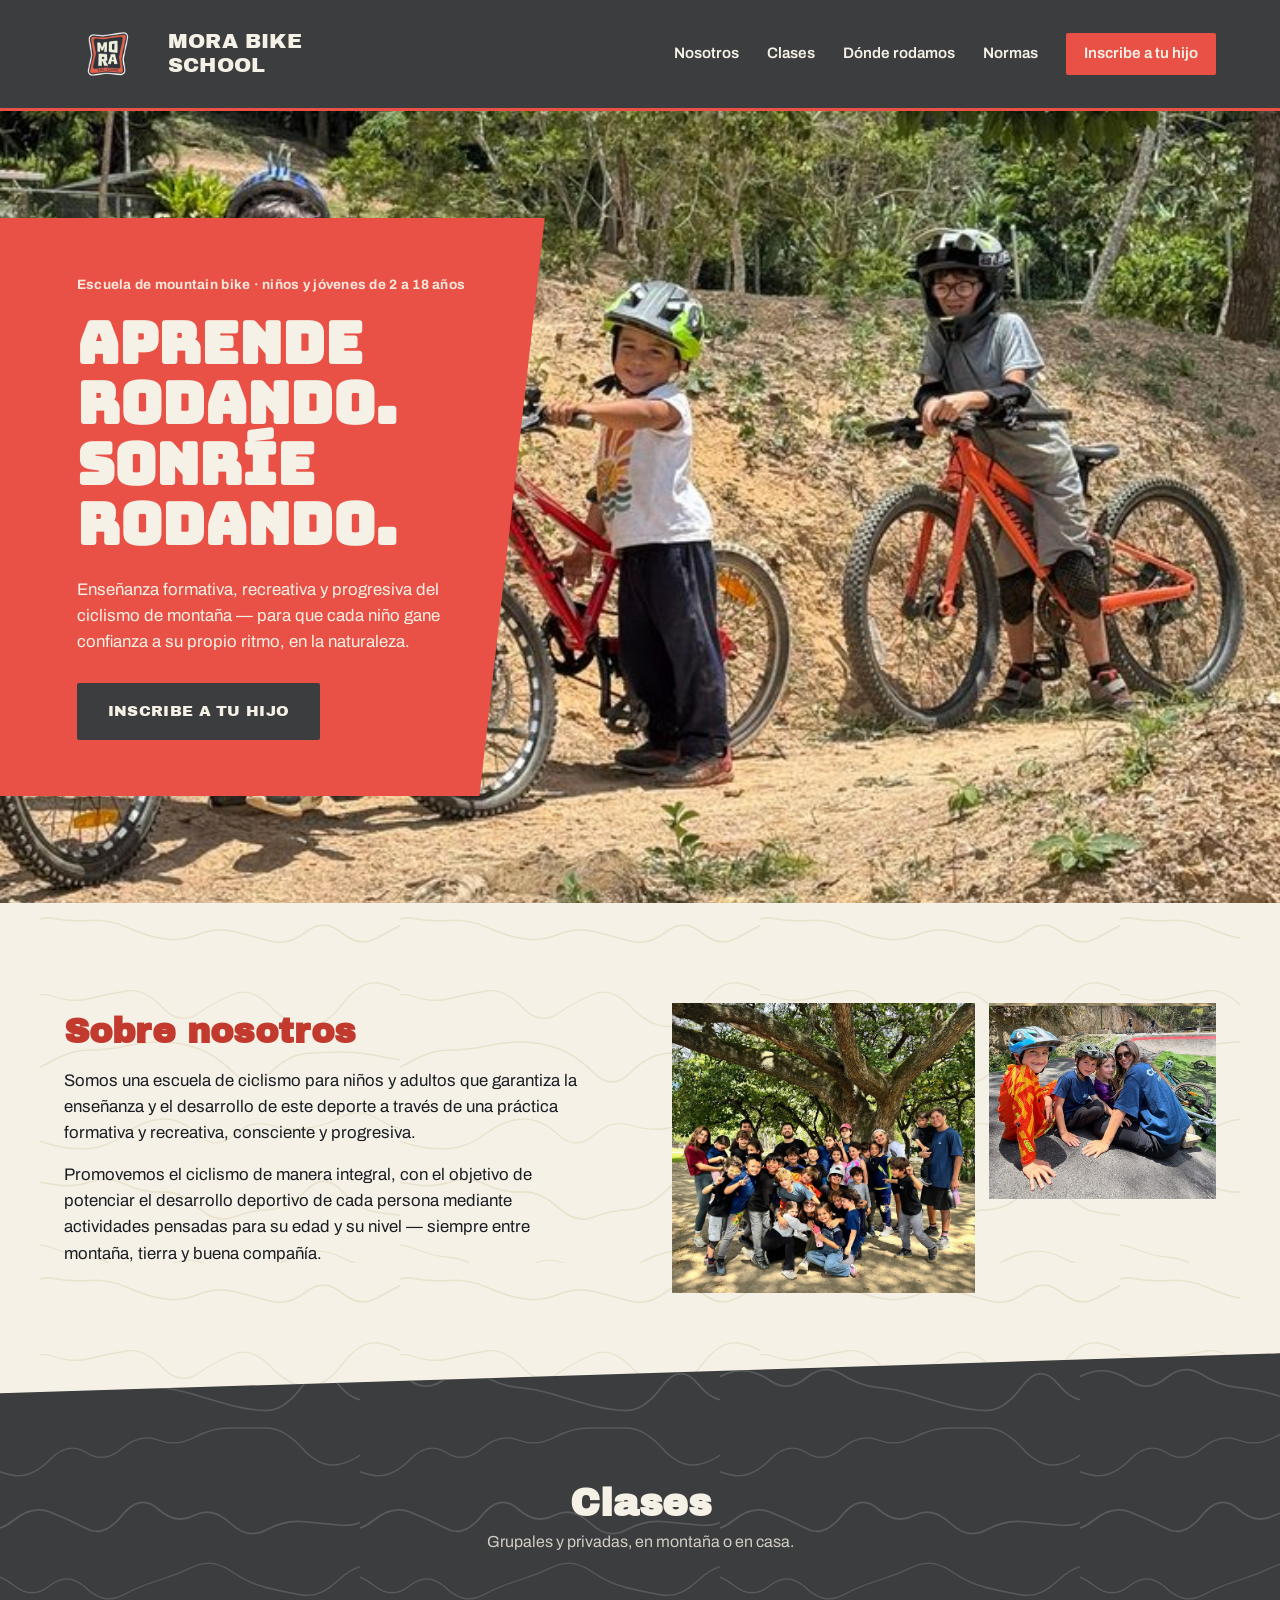
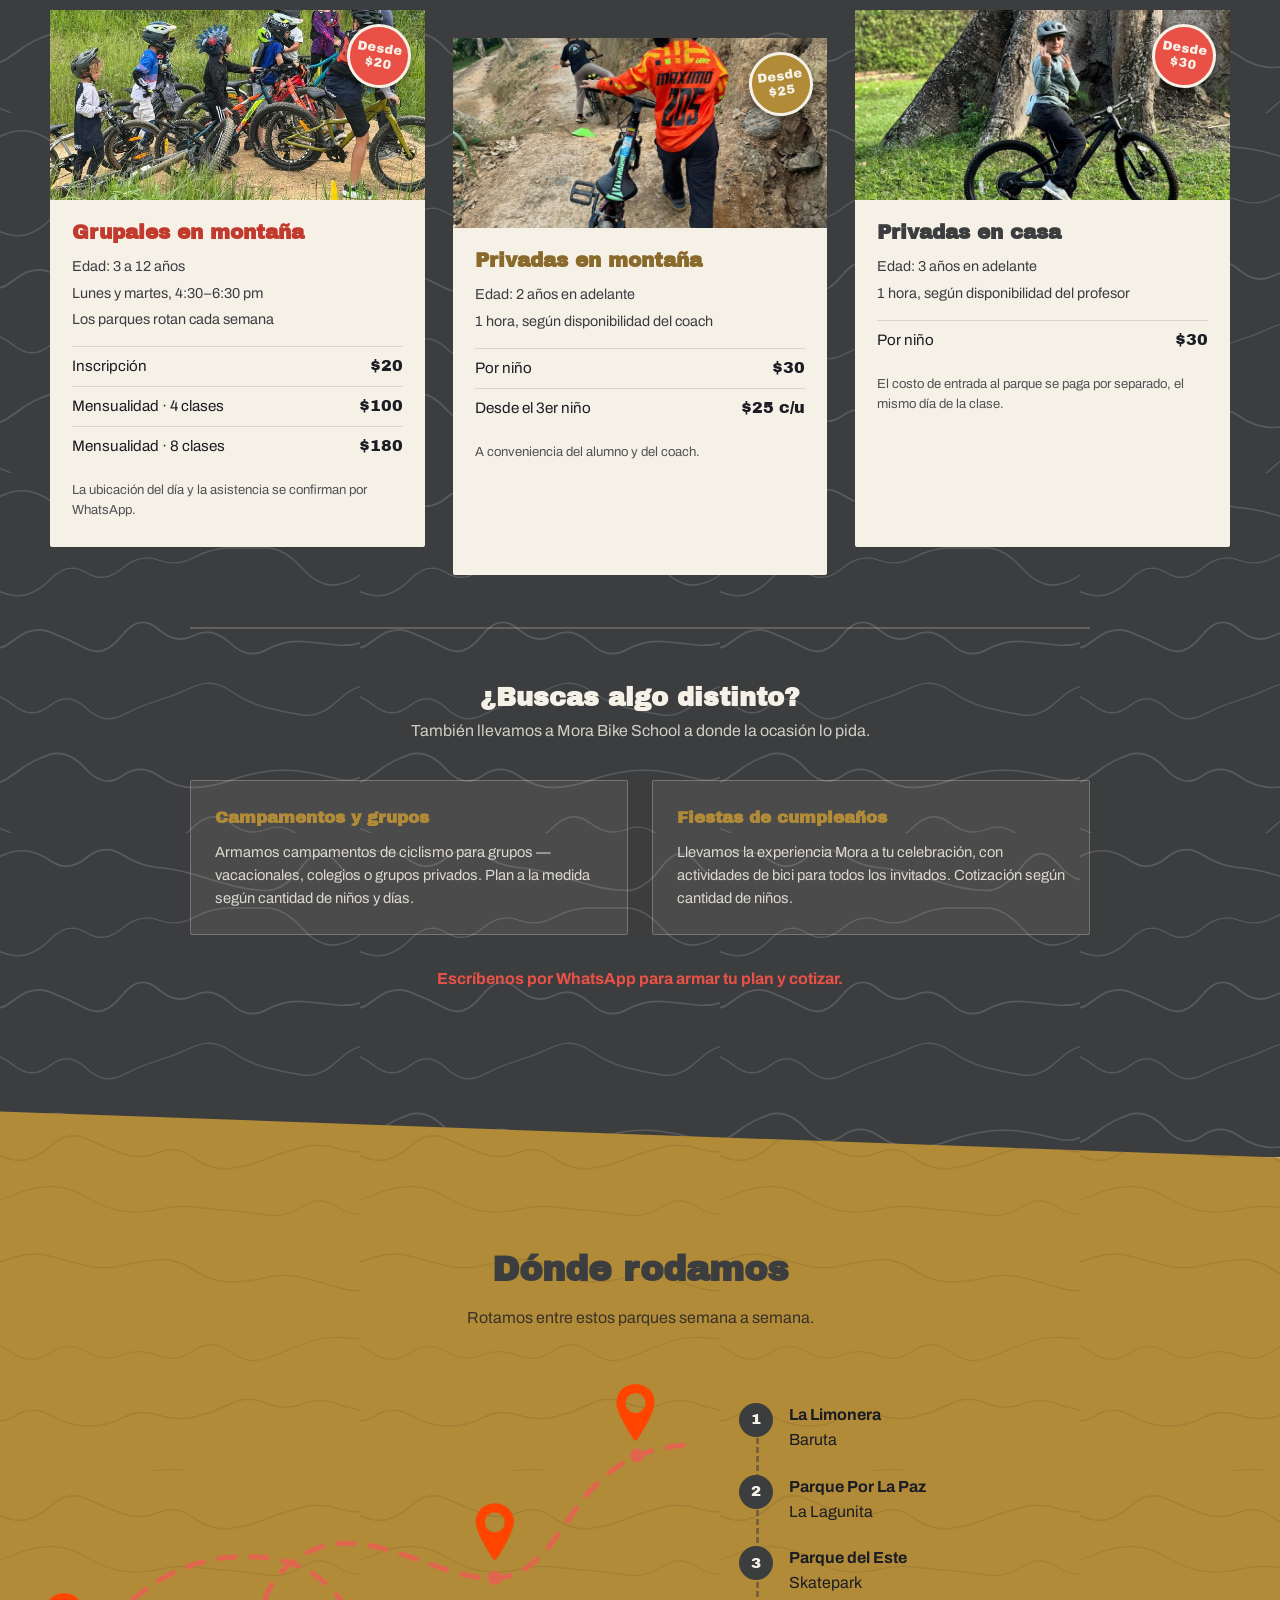
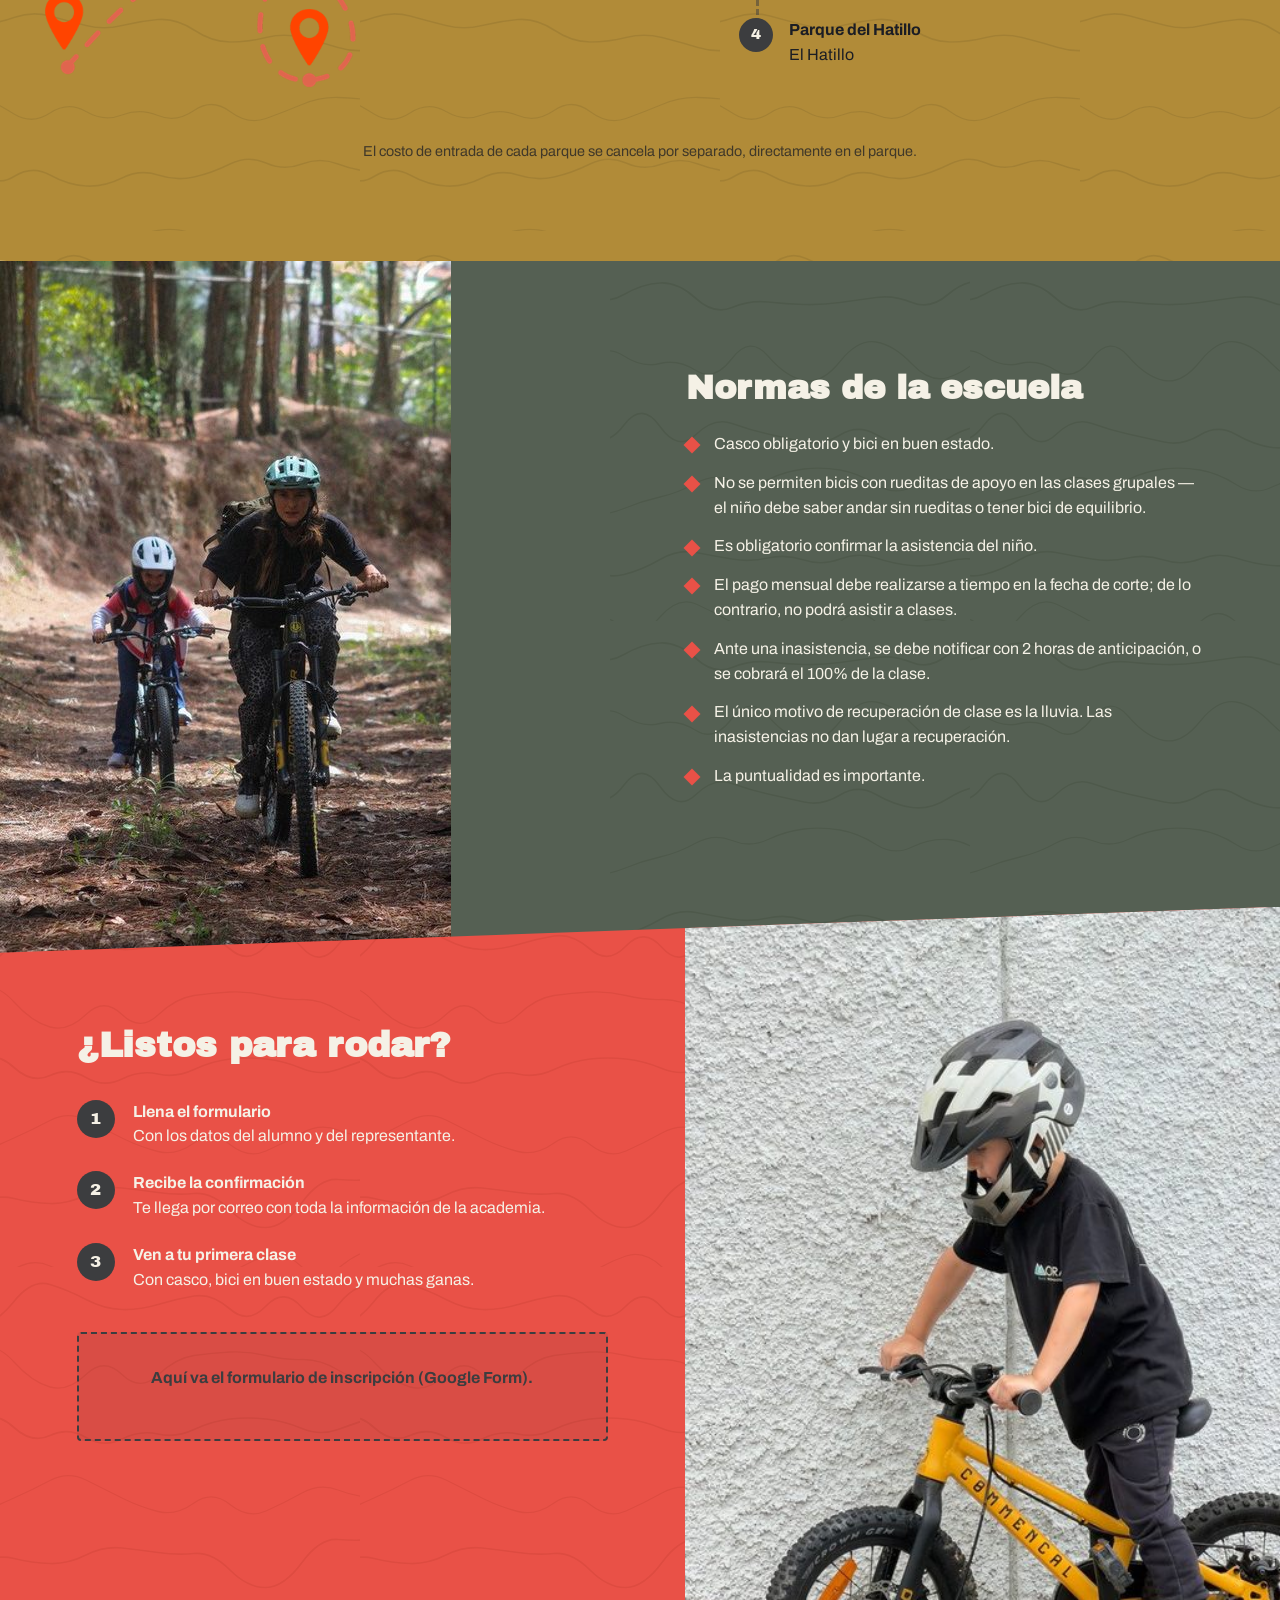
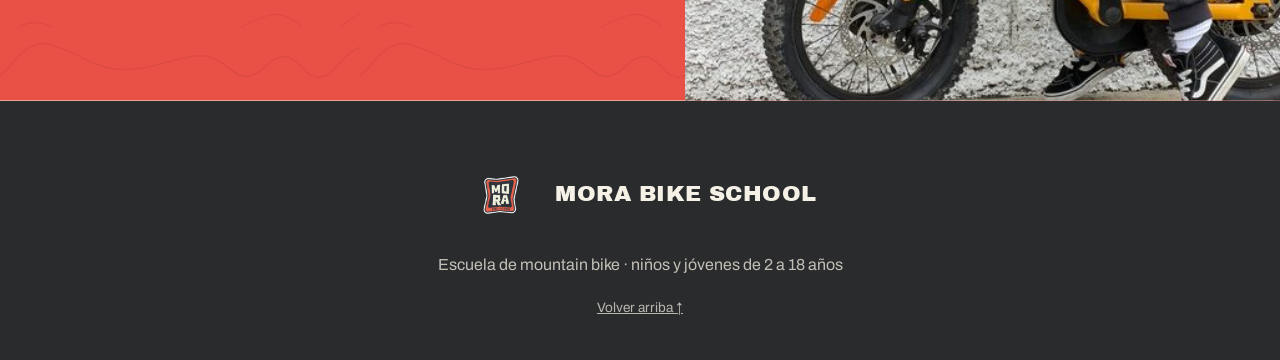
==== index.html @ 1adf7902 "MBS-Web-site-V3" ====
<!DOCTYPE html>
<html lang="es">
<head>
<meta charset="UTF-8">
<meta name="viewport" content="width=device-width, initial-scale=1.0">
<title>Mora Bike School — Escuela de mountain bike para niños y jóvenes</title>
<meta name="description" content="Escuela de ciclismo de montaña para niños y jóvenes de 2 a 18 años. Clases grupales y privadas en Caracas. Aprende, rueda, sonríe.">
<link rel="icon" href="images/mora-logo.png">
<link rel="preconnect" href="https://fonts.googleapis.com">
<link rel="preconnect" href="https://fonts.gstatic.com" crossorigin>
<link href="https://fonts.googleapis.com/css2?family=Archivo+Black&family=Archivo:wght@400;500;600;700&family=Bungee&display=swap" rel="stylesheet">
<link rel="stylesheet" href="styles.css">
</head>
<body>

<header class="nav" id="top">
  <div class="nav__inner">
    <a href="#top" class="nav__brand">
      <img src="images/mora-logo.png" alt="Mora Bike School" class="nav__logo">
      <span class="nav__wordmark">Mora Bike<br>School</span>
    </a>
    <nav class="nav__links">
      <a href="#nosotros">Nosotros</a>
      <a href="#clases">Clases</a>
      <a href="#ubicaciones">Dónde rodamos</a>
      <a href="#normas">Normas</a>
      <a href="#inscribete" class="nav__cta">Inscribe a tu hijo</a>
    </nav>
  </div>
</header>

<section class="hero">
  <div class="hero__media">
    <img src="images/clases-grupales.jpg" alt="Grupo de niños y coach de Mora Bike School rodando juntos en un sendero de montaña">
  </div>
  <div class="hero__panel">
    <p class="hero__kicker">Escuela de mountain bike · niños y jóvenes de 2 a 18 años</p>
    <h1 class="hero__title">Aprende<br>rodando.<br>Sonríe<br>rodando.</h1>
    <p class="hero__lead">Enseñanza formativa, recreativa y progresiva del ciclismo de montaña — para que cada niño gane confianza a su propio ritmo, en la naturaleza.</p>
    <a href="#inscribete" class="btn btn--coral">Inscribe a tu hijo</a>
  </div>
</section>

<section class="nosotros" id="nosotros">
  <div class="nosotros__text">
    <h2>Sobre nosotros</h2>
    <p>Somos una escuela de ciclismo para niños y adultos que garantiza la enseñanza y el desarrollo de este deporte a través de una práctica formativa y recreativa, consciente y progresiva.</p>
    <p>Promovemos el ciclismo de manera integral, con el objetivo de potenciar el desarrollo deportivo de cada persona mediante actividades pensadas para su edad y su nivel — siempre entre montaña, tierra y buena compañía.</p>
  </div>
  <div class="nosotros__media">
    <img src="images/about-group.jpg" alt="Grupo de niños y coaches de Mora Bike School bajo un árbol">
    <img src="images/about-kids-track.jpg" alt="Niños con casco sentados junto a la pista de pump track">
  </div>
</section>

<section class="clases" id="clases">
  <h2 class="clases__title">Clases</h2>
  <p class="clases__sub">Grupales y privadas, en montaña o en casa.</p>

  <div class="clases__grid">
    <article class="clase-card clase-card--coral">
      <div class="clase-card__imgwrap">
        <img src="images/clases-grupo2.jpg" alt="Grupo de niños de Mora Bike School posando con sus bicicletas de montaña" class="clase-card__img">
        <span class="price-sticker">Desde<br>$20</span>
      </div>
      <div class="clase-card__body">
        <h3>Grupales en montaña</h3>
        <ul class="clase-card__facts">
          <li>Edad: 3 a 12 años</li>
          <li>Lunes y martes, 4:30–6:30 pm</li>
          <li>Los parques rotan cada semana</li>
        </ul>
        <table class="clase-card__prices">
          <tr><td>Inscripción</td><td>$20</td></tr>
          <tr><td>Mensualidad · 4 clases</td><td>$100</td></tr>
          <tr><td>Mensualidad · 8 clases</td><td>$180</td></tr>
        </table>
        <p class="clase-card__note">La ubicación del día y la asistencia se confirman por WhatsApp.</p>
      </div>
    </article>

    <article class="clase-card clase-card--gold">
      <div class="clase-card__imgwrap">
        <img src="images/clases-privadas.jpg" alt="Clase privada individual en un sendero de montaña" class="clase-card__img">
        <span class="price-sticker price-sticker--gold">Desde<br>$25</span>
      </div>
      <div class="clase-card__body">
        <h3>Privadas en montaña</h3>
        <ul class="clase-card__facts">
          <li>Edad: 2 años en adelante</li>
          <li>1 hora, según disponibilidad del coach</li>
        </ul>
        <table class="clase-card__prices">
          <tr><td>Por niño</td><td>$30</td></tr>
          <tr><td>Desde el 3er niño</td><td>$25 c/u</td></tr>
        </table>
        <p class="clase-card__note">A conveniencia del alumno y del coach.</p>
      </div>
    </article>

    <article class="clase-card clase-card--navy">
      <div class="clase-card__imgwrap">
        <img src="images/clases-privadas-alt.jpg" alt="Coach con un alumno preparando una clase privada en casa" class="clase-card__img">
        <span class="price-sticker">Desde<br>$30</span>
      </div>
      <div class="clase-card__body">
        <h3>Privadas en casa</h3>
        <ul class="clase-card__facts">
          <li>Edad: 3 años en adelante</li>
          <li>1 hora, según disponibilidad del profesor</li>
        </ul>
        <table class="clase-card__prices">
          <tr><td>Por niño</td><td>$30</td></tr>
        </table>
        <p class="clase-card__note">El costo de entrada al parque se paga por separado, el mismo día de la clase.</p>
      </div>
    </article>
  </div>

  <div class="servicios">
    <h3 class="servicios__title">¿Buscas algo distinto?</h3>
    <p class="servicios__sub">También llevamos a Mora Bike School a donde la ocasión lo pida.</p>
    <div class="servicios__grid">
      <article class="servicio-card">
        <h4>Campamentos y grupos</h4>
        <p>Armamos campamentos de ciclismo para grupos — vacacionales, colegios o grupos privados. Plan a la medida según cantidad de niños y días.</p>
      </article>
      <article class="servicio-card">
        <h4>Fiestas de cumpleaños</h4>
        <p>Llevamos la experiencia Mora a tu celebración, con actividades de bici para todos los invitados. Cotización según cantidad de niños.</p>
      </article>
    </div>
    <p class="servicios__cta">Escríbenos por WhatsApp para armar tu plan y cotizar.</p>
  </div>
</section>

<section class="ubicaciones" id="ubicaciones">
  <div class="ubicaciones__inner">
  <h2>Dónde rodamos</h2>
  <p class="ubicaciones__sub">Rotamos entre estos parques semana a semana.</p>
  <div class="ubicaciones__content">
    <img src="images/route-map.png" alt="Mapa ilustrado de las cuatro ubicaciones donde Mora Bike School da clases" class="ubicaciones__map">
    <ol class="ruta">
      <li><span class="ruta__marker">1</span><div><strong>La Limonera</strong><br>Baruta</div></li>
      <li><span class="ruta__marker">2</span><div><strong>Parque Por La Paz</strong><br>La Lagunita</div></li>
      <li><span class="ruta__marker">3</span><div><strong>Parque del Este</strong><br>Skatepark</div></li>
      <li><span class="ruta__marker">4</span><div><strong>Parque del Hatillo</strong><br>El Hatillo</div></li>
    </ol>
  </div>
  <p class="ubicaciones__note">El costo de entrada de cada parque se cancela por separado, directamente en el parque.</p>
  </div>
</section>

<section class="normas" id="normas">
  <div class="normas__media">
    <img src="images/trail-riders.jpg" alt="Dos alumnos rodando por un sendero boscoso">
  </div>
  <div class="normas__list">
    <h2>Normas de la escuela</h2>
    <ul>
      <li>Casco obligatorio y bici en buen estado.</li>
      <li>No se permiten bicis con rueditas de apoyo en las clases grupales — el niño debe saber andar sin rueditas o tener bici de equilibrio.</li>
      <li>Es obligatorio confirmar la asistencia del niño.</li>
      <li>El pago mensual debe realizarse a tiempo en la fecha de corte; de lo contrario, no podrá asistir a clases.</li>
      <li>Ante una inasistencia, se debe notificar con 2 horas de anticipación, o se cobrará el 100% de la clase.</li>
      <li>El único motivo de recuperación de clase es la lluvia. Las inasistencias no dan lugar a recuperación.</li>
      <li>La puntualidad es importante.</li>
    </ul>
  </div>
</section>

<section class="inscribete" id="inscribete">
  <div class="inscribete__panel">
    <h2>¿Listos para rodar?</h2>
    <ol class="pasos">
      <li><span class="pasos__num">1</span><div><strong>Llena el formulario</strong><br>Con los datos del alumno y del representante.</div></li>
      <li><span class="pasos__num">2</span><div><strong>Recibe la confirmación</strong><br>Te llega por correo con toda la información de la academia.</div></li>
      <li><span class="pasos__num">3</span><div><strong>Ven a tu primera clase</strong><br>Con casco, bici en buen estado y muchas ganas.</div></li>
    </ol>
    <div class="form-embed-placeholder">
      <p>Aquí va el formulario de inscripción (Google Form).</p>
    </div>
  </div>
  <div class="inscribete__media">
    <img src="images/inscribe-kid.jpg" alt="Niño con casco y bicicleta de montaña listo para su clase">
  </div>
</section>

<footer class="footer">
  <div class="footer__brand">
    <img src="images/mora-logo.png" alt="Mora Bike School" class="footer__logo">
    <span class="footer__wordmark">Mora Bike School</span>
  </div>
  <p>Escuela de mountain bike · niños y jóvenes de 2 a 18 años</p>
  <a href="#top" class="footer__top">Volver arriba ↑</a>
</footer>

</body>
</html>
---- styles.css ----
/* ===== Tokens ===== */
:root{
  --coral: #E95147;
  --coral-dark: #C23A2E;
  --navy: #3C3D3F;
  --navy-2: #2A2B2D;
  --cream: #F5F1E6;
  --sand: #ECE3CD;
  --gold: #B18B38;
  --olive: #556053;
  --ink: #1B1D24;

  --display: "Archivo Black", "Archivo", sans-serif;
  --hero-font: "Bungee", "Archivo Black", sans-serif;
  --body: "Archivo", -apple-system, sans-serif;
}

*{box-sizing:border-box;}
html{scroll-behavior:smooth;}
body{
  margin:0;
  font-family:var(--body);
  color:var(--ink);
  background:var(--cream);
  line-height:1.55;
}
img{max-width:100%; display:block;}
h1,h2,h3{font-family:var(--display); margin:0 0 .5em; line-height:1.05;}
p{margin:0 0 1em;}
a{color:inherit;}
ul{padding-left:1.1em;}

@media (prefers-reduced-motion: reduce){
  html{scroll-behavior:auto;}
}

/* ===== Nav ===== */
.nav{
  position:sticky; top:0; z-index:50;
  background:var(--navy);
  border-bottom:3px solid var(--coral);
}
.nav__inner{
  max-width:1200px; margin:0 auto;
  display:flex; align-items:center; justify-content:space-between;
  padding:10px 24px;
}
.nav__brand{ display:flex; align-items:center; gap:16px; text-decoration:none; }
.nav__logo{height:88px; width:auto;}
.nav__wordmark{
  font-family:var(--display);
  color:var(--cream);
  font-size:1.3rem;
  letter-spacing:.01em;
  text-transform:uppercase;
  line-height:1.15;
}
.nav__links{display:flex; align-items:center; gap:28px;}
.nav__links a{
  color:var(--cream);
  text-decoration:none;
  font-weight:600;
  font-size:.95rem;
}
.nav__cta{
  background:var(--coral);
  color:var(--cream) !important;
  padding:9px 18px;
  border-radius:2px;
}

/* ===== Hero ===== */
.hero{
  position:relative;
  min-height:88vh;
  display:flex;
  align-items:stretch;
  background:var(--navy);
  overflow:hidden;
}
.hero__media{
  position:absolute; inset:0;
}
.hero__media img{
  width:100%; height:100%; object-fit:cover;
  filter:saturate(1.05);
}
.hero__panel{
  position:relative;
  z-index:2;
  margin:auto 0 auto 0;
  max-width:560px;
  background:var(--coral);
  padding:56px 48px 56px 6vw;
  clip-path:polygon(0 0, 100% 0, 88% 100%, 0% 100%);
  color:var(--cream);
}
.hero__kicker{
  font-weight:700; letter-spacing:.02em;
  font-size:.85rem;
  margin-bottom:18px;
  opacity:.95;
}
.hero__title{
  font-family:var(--hero-font);
  font-size:clamp(2.4rem, 5vw, 3.6rem);
  text-transform:uppercase;
  margin-bottom:22px;
}
.hero__lead{
  font-size:1.05rem;
  max-width:420px;
  margin-bottom:28px;
}
.btn{
  display:inline-block;
  font-family:var(--display);
  text-decoration:none;
  padding:14px 28px;
  border-radius:2px;
  font-size:.95rem;
  text-transform:uppercase;
  letter-spacing:.02em;
  border:3px solid var(--ink);
  transition:transform .15s ease;
}
.btn:hover{ transform:translateY(-2px); }
.btn--coral{ background:var(--navy); color:var(--cream); border-color:var(--navy); }

@media (max-width: 780px){
  .nav__inner{ padding:8px 16px; }
  .nav__logo{ height:56px; }
  .nav__wordmark{ font-size:.8rem; }
  .nav__links{ gap:0; }
  .nav__links a:not(.nav__cta){ display:none; }
  .nav__cta{ padding:8px 14px; font-size:.85rem; }
}

@media (max-width: 780px){
  .hero{ min-height:auto; flex-direction:column; }
  .hero__media{ position:relative; height:44vh; }
  .hero__panel{
    clip-path:none;
    padding:40px 28px;
    max-width:none;
  }
}

/* ===== Sobre nosotros ===== */
.nosotros{
  max-width:1200px; margin:0 auto;
  padding:100px 24px;
  display:grid;
  grid-template-columns:1fr 1fr;
  gap:64px;
  align-items:center;
  position:relative;
}
.nosotros::before{
  content:"";
  position:absolute; inset:0;
  background:url("images/patterns/topo-cream.svg");
  background-size:360px 360px;
  opacity:.6;
  z-index:0;
}
.nosotros > *{ position:relative; z-index:1; }
.nosotros__text h2{ font-size:2.2rem; color:var(--coral-dark); }
.nosotros__text p{ max-width:52ch; font-size:1.05rem; }
.nosotros__media{
  display:grid;
  grid-template-columns:1.2fr .9fr;
  gap:14px;
  align-items:end;
}
.nosotros__media img:first-child{ grid-row:span 2; height:100%; object-fit:cover; }

@media (max-width: 860px){
  .nosotros{ grid-template-columns:1fr; padding:64px 20px; }
  .nosotros__media{ grid-template-columns:1fr 1fr; }
  .nosotros__media img:first-child{ height:auto; }
}

/* ===== Clases ===== */
.clases{
  background:var(--navy) url("images/patterns/topo-navy.svg");
  background-size:360px 360px;
  color:var(--cream);
  padding:130px 24px 150px;
  clip-path:polygon(0 40px, 100% 0, 100% 100%, 0 100%);
  margin-top:-40px;
  position:relative;
  z-index:1;
}
.clases__title{
  text-align:center; font-size:2.4rem; color:var(--cream); margin-bottom:6px;
}
.clases__sub{
  text-align:center; opacity:.8; margin-bottom:56px;
}
.clases__grid{
  max-width:1180px; margin:0 auto;
  display:grid;
  grid-template-columns:repeat(3, 1fr);
  gap:28px;
}
.clase-card{
  background:var(--cream);
  color:var(--ink);
  border-radius:2px;
  overflow:hidden;
  position:relative;
}
.clase-card:nth-child(2){ transform:translateY(28px); }
.clase-card__imgwrap{ position:relative; }
.clase-card__img{ height:190px; width:100%; object-fit:cover; display:block; }
.price-sticker{
  position:absolute; top:14px; right:14px;
  width:64px; height:64px;
  background:var(--coral);
  color:var(--cream);
  border:3px solid var(--cream);
  border-radius:50%;
  display:flex; align-items:center; justify-content:center;
  flex-direction:column;
  font-family:var(--display);
  font-size:.8rem;
  line-height:1.15;
  text-align:center;
  transform:rotate(9deg);
  box-shadow:0 4px 10px rgba(0,0,0,.35);
}
.price-sticker--gold{ background:var(--gold); transform:rotate(-8deg); }
.clase-card__body{ padding:22px 22px 26px; }
.clase-card h3{ font-size:1.25rem; margin-bottom:12px; }
.clase-card--coral h3{ color:var(--coral-dark); }
.clase-card--gold h3{ color:#8A6A2C; }
.clase-card--navy h3{ color:var(--navy); }
.clase-card__facts{
  list-style:none; padding:0; margin:0 0 16px;
  font-size:.9rem; opacity:.85;
}
.clase-card__facts li{ margin-bottom:4px; }
.clase-card__prices{ width:100%; border-collapse:collapse; margin-bottom:14px; }
.clase-card__prices td{
  padding:7px 0; border-top:1px solid rgba(0,0,0,.12);
  font-size:.95rem;
}
.clase-card__prices td:last-child{ text-align:right; font-family:var(--display); font-size:1rem; }
.clase-card__note{ font-size:.82rem; opacity:.75; margin:0; }

@media (max-width: 900px){
  .clases__grid{ grid-template-columns:1fr; }
  .clase-card:nth-child(2){ transform:none; }
}

.servicios{
  max-width:900px; margin:80px auto 0;
  text-align:center;
  border-top:2px solid rgba(245,241,230,.2);
  padding-top:56px;
}
.servicios__title{ font-family:var(--display); font-size:1.6rem; color:var(--cream); margin-bottom:8px; }
.servicios__sub{ opacity:.8; margin-bottom:36px; }
.servicios__grid{ display:grid; grid-template-columns:1fr 1fr; gap:24px; text-align:left; }
.servicio-card{
  background:rgba(245,241,230,.08);
  border:1px solid rgba(245,241,230,.25);
  border-radius:2px;
  padding:24px;
}
.servicio-card h4{ font-family:var(--display); font-size:1.05rem; color:var(--gold); margin:0 0 10px; }
.servicio-card p{ font-size:.92rem; opacity:.85; margin:0; }
.servicios__cta{ margin-top:32px; font-weight:700; color:var(--coral); }

@media (max-width: 700px){
  .servicios__grid{ grid-template-columns:1fr; }
}

/* ===== Ubicaciones ===== */
.ubicaciones{
  background:var(--gold) url("images/patterns/topo-gold.svg");
  background-size:360px 360px;
  color:var(--ink);
  padding:140px 24px 130px;
  clip-path:polygon(0 0, 100% 46px, 100% 100%, 0 calc(100% - 46px));
  margin-top:-46px;
  position:relative;
  z-index:1;
}
.ubicaciones__inner{ max-width:1200px; margin:0 auto; }
.ubicaciones h2{ font-size:2.2rem; color:var(--navy); text-align:center; }
.ubicaciones__sub{ text-align:center; opacity:.8; margin-bottom:48px; }
.ubicaciones__content{
  display:grid; grid-template-columns:1.3fr 1fr; gap:48px; align-items:center;
}
.ruta{ list-style:none; padding:0; margin:0; display:flex; flex-direction:column; gap:22px; position:relative; }
.ruta::before{
  content:"";
  position:absolute; left:17px; top:17px; bottom:17px;
  width:0;
  border-left:3px dashed var(--navy);
  opacity:.5;
}
.ruta li{ display:flex; align-items:flex-start; gap:16px; position:relative; z-index:1; }
.ruta__marker{
  flex:none;
  width:34px; height:34px; border-radius:50%;
  background:var(--navy);
  color:var(--cream);
  font-family:var(--display);
  display:flex; align-items:center; justify-content:center;
  font-size:.95rem;
}
.ubicaciones__note{
  text-align:center; margin-top:48px; font-size:.9rem; opacity:.75;
}

@media (max-width: 820px){
  .ubicaciones__content{ grid-template-columns:1fr; }
}

/* ===== Normas ===== */
.normas{
  background:var(--olive);
  display:grid;
  grid-template-columns:1fr 1.1fr;
  margin-top:-46px;
  position:relative;
  z-index:1;
}
.normas__media img{ height:100%; object-fit:cover; min-height:460px; }
.normas__list{
  padding:110px 6vw 80px; color:var(--cream);
  background:url("images/patterns/topo-olive.svg");
  background-size:360px 360px;
}
.normas__list h2{ font-size:2.1rem; margin-bottom:26px; color:var(--cream); }
.normas__list ul{ list-style:none; padding:0; display:flex; flex-direction:column; gap:14px; }
.normas__list li{
  position:relative; padding-left:28px; font-size:1rem;
}
.normas__list li::before{
  content:"";
  position:absolute; left:0; top:.45em;
  width:12px; height:12px;
  background:var(--coral);
  transform:rotate(45deg);
}

@media (max-width: 820px){
  .normas{ grid-template-columns:1fr; }
  .normas__media img{ min-height:260px; }
  .normas__list{ padding:56px 24px; }
}

/* ===== Inscríbete ===== */
.inscribete{
  display:grid; grid-template-columns:1.15fr 1fr;
  background:var(--coral);
  color:var(--cream);
  clip-path:polygon(0 46px, 100% 0, 100% 100%, 0 100%);
  margin-top:-46px;
  position:relative;
  z-index:1;
}
.inscribete__panel{
  padding:120px 6vw 90px;
  background:url("images/patterns/topo-coral.svg");
  background-size:360px 360px;
}
.inscribete__panel h2{ font-size:2.2rem; color:var(--cream); margin-bottom:36px; }
.pasos{ list-style:none; padding:0; margin:0 0 40px; display:flex; flex-direction:column; gap:22px; }
.pasos li{ display:flex; gap:18px; align-items:flex-start; }
.pasos__num{
  flex:none; width:38px; height:38px;
  background:var(--navy); color:var(--cream);
  font-family:var(--display); font-size:1.05rem;
  display:flex; align-items:center; justify-content:center;
  border-radius:50%;
}
.form-embed-placeholder{
  border:2px dashed var(--navy);
  border-radius:4px;
  padding:32px;
  text-align:center;
  color:var(--navy);
  font-weight:700;
  background:rgba(43,46,56,.08);
}
.inscribete__media img{ height:100%; width:100%; object-fit:cover; min-height:360px; }

@media (max-width: 860px){
  .inscribete{ grid-template-columns:1fr; }
  .inscribete__panel{ padding:64px 24px; }
  .inscribete__media img{ min-height:280px; }
}

/* ===== Footer ===== */
.footer{
  background:var(--navy-2);
  color:var(--cream);
  text-align:center;
  padding:56px 24px 40px;
}
.footer__brand{ display:flex; align-items:center; justify-content:center; gap:16px; margin-bottom:20px; }
.footer__logo{ height:76px; }
.footer__wordmark{ font-family:var(--display); font-size:1.4rem; text-transform:uppercase; letter-spacing:.02em; }
.footer p{ opacity:.75; margin-bottom:18px; }
.footer__top{ font-size:.85rem; text-decoration:underline; opacity:.7; }
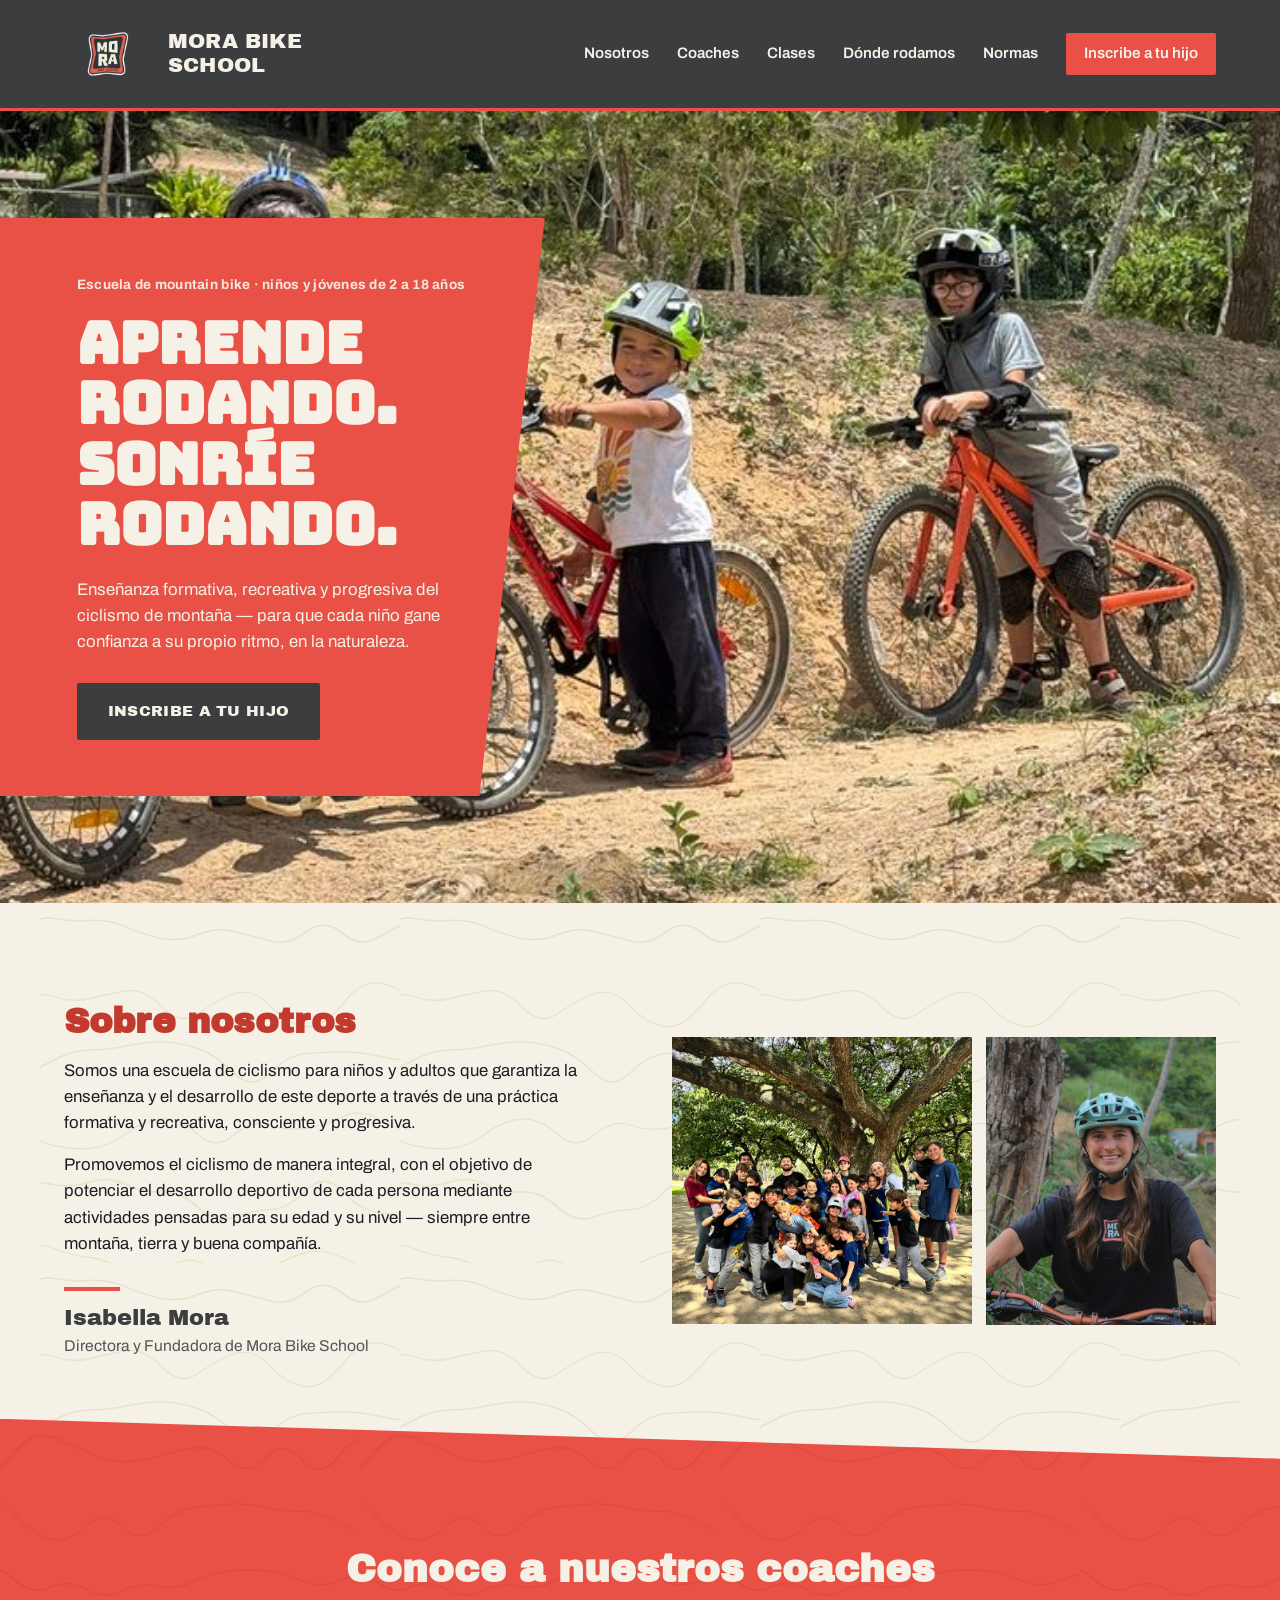
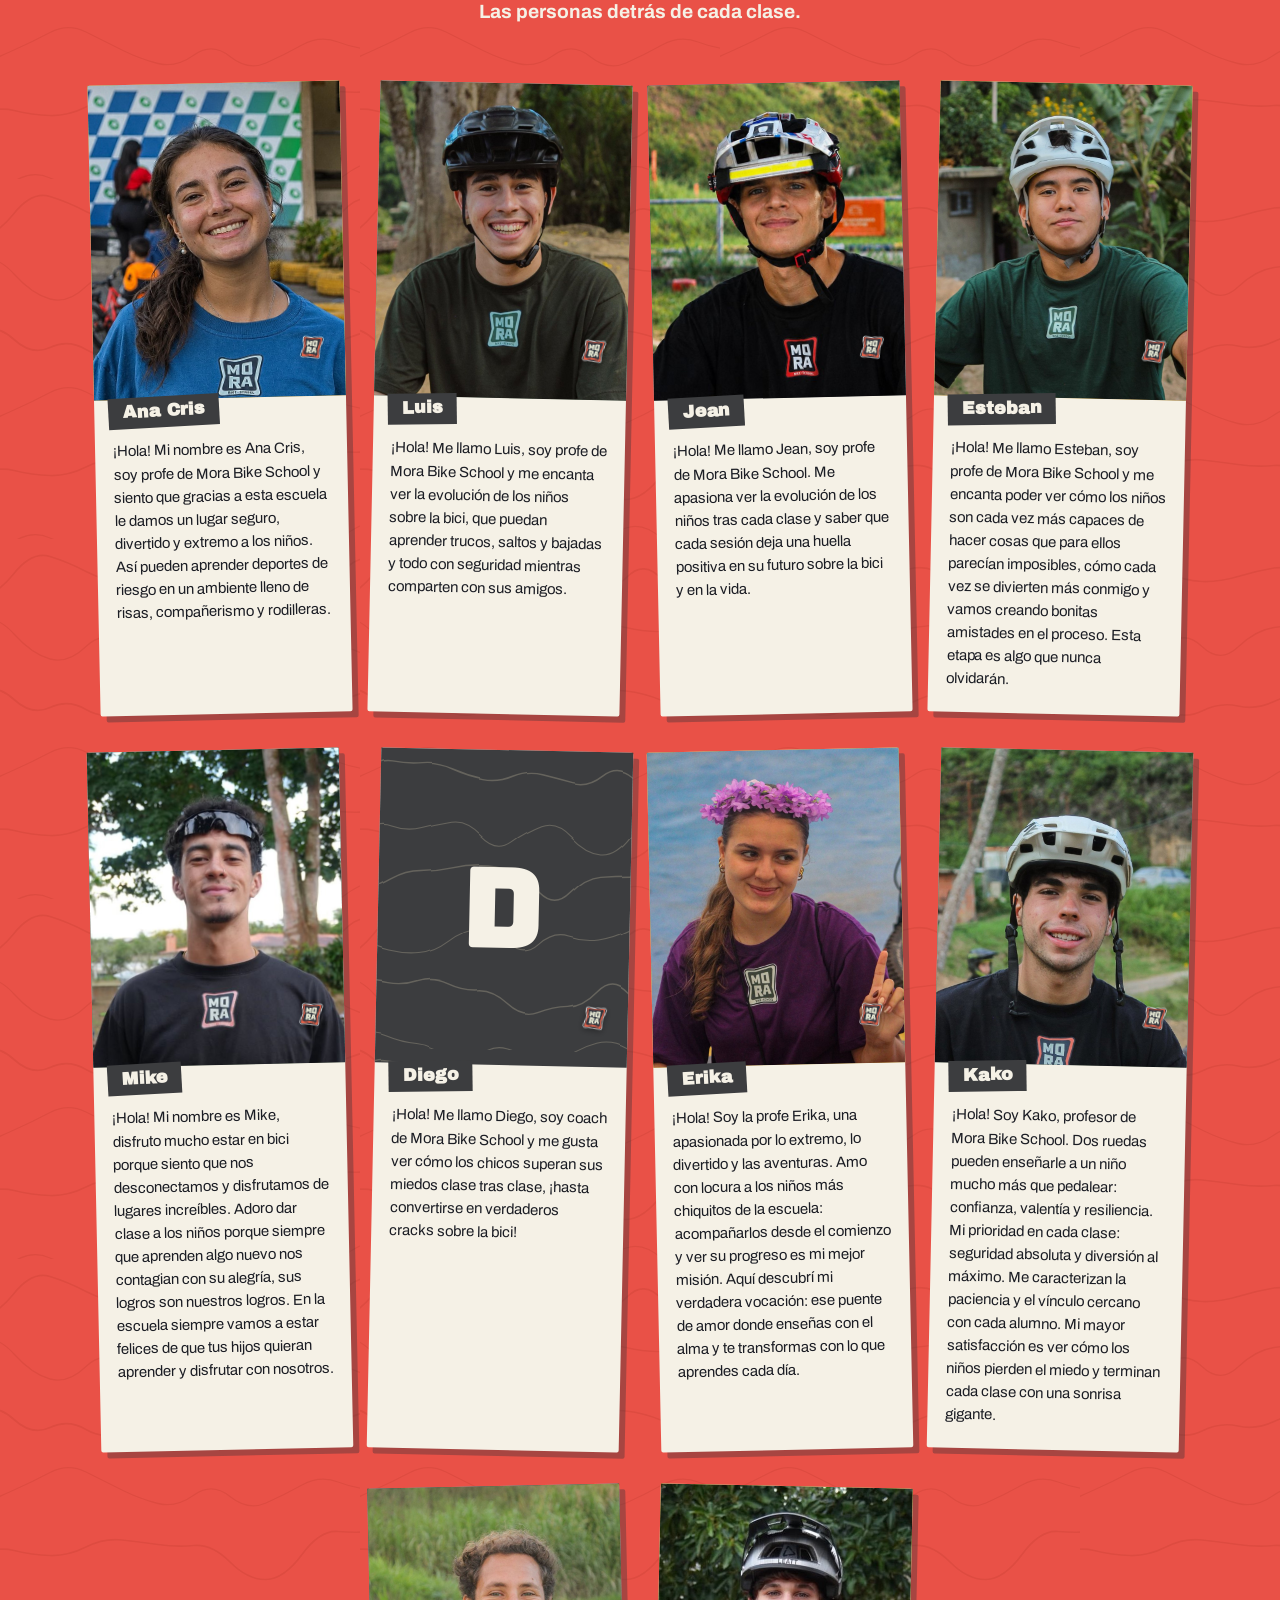
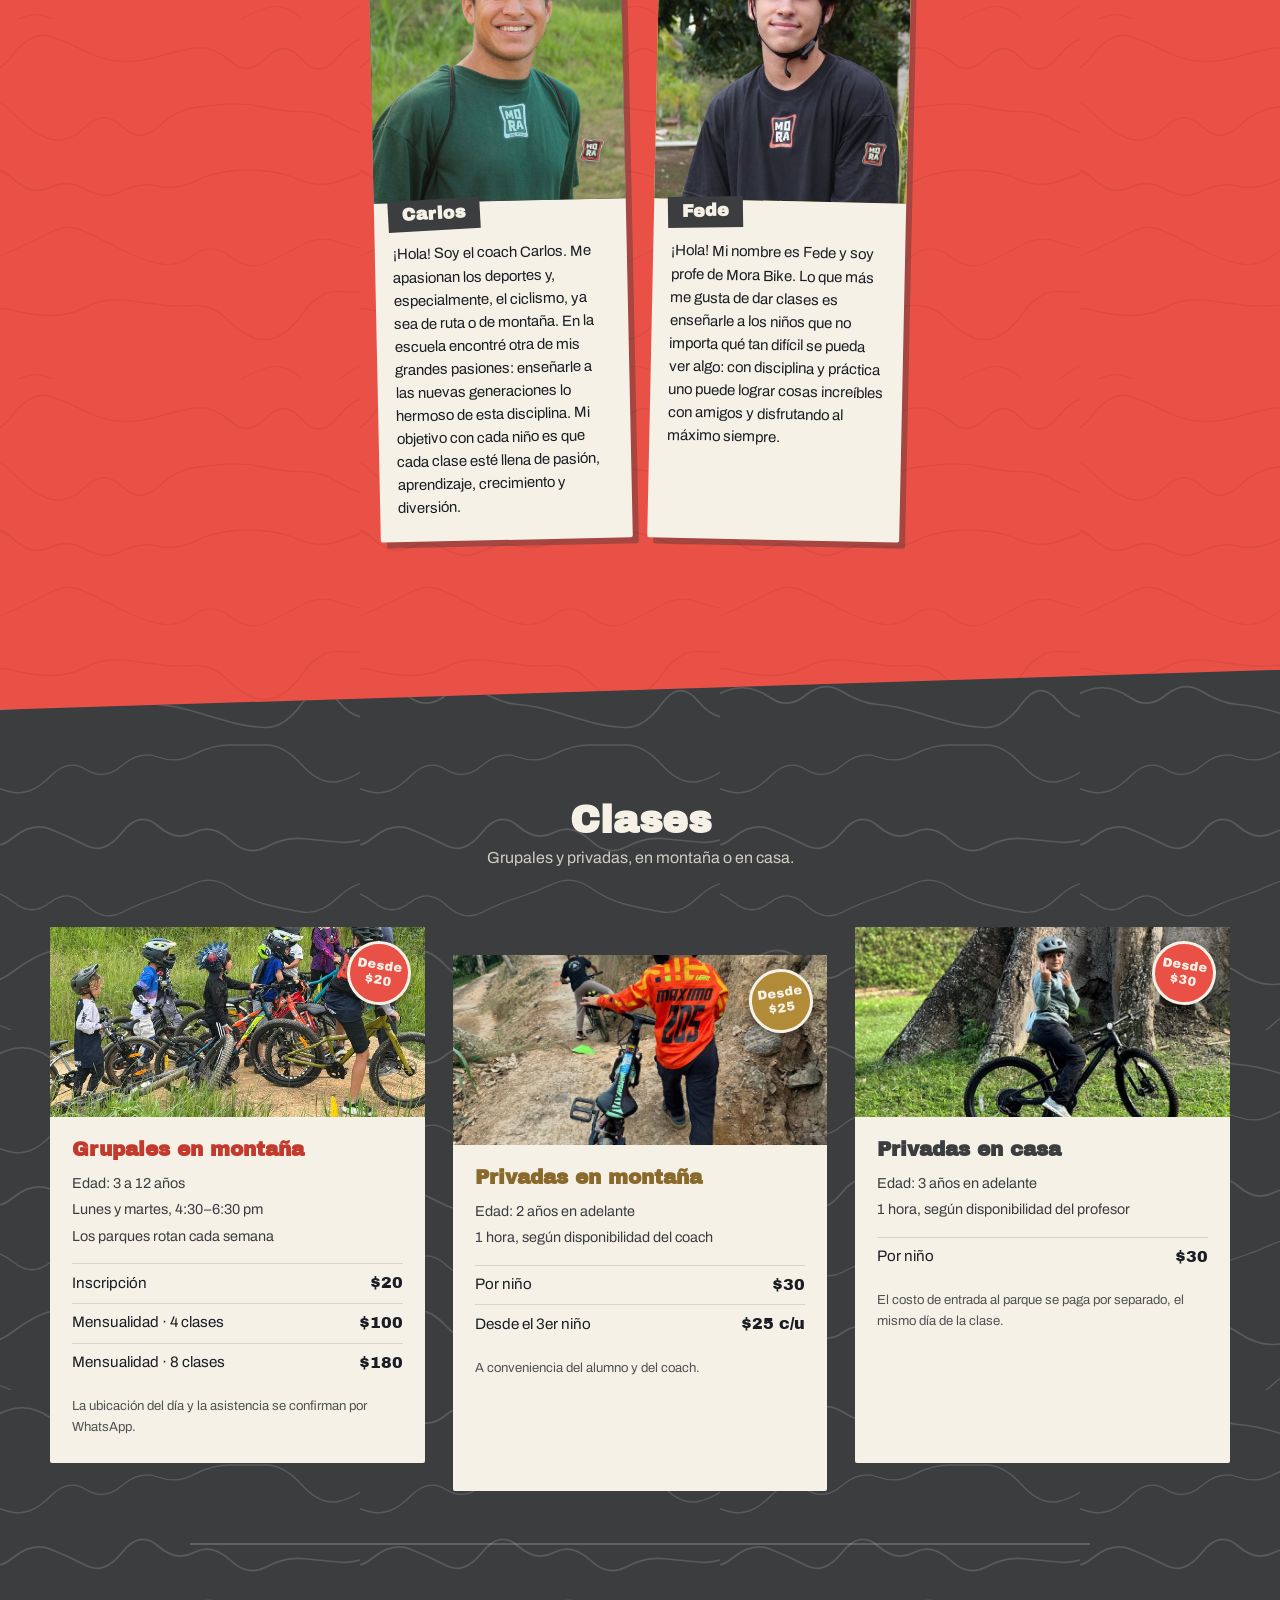
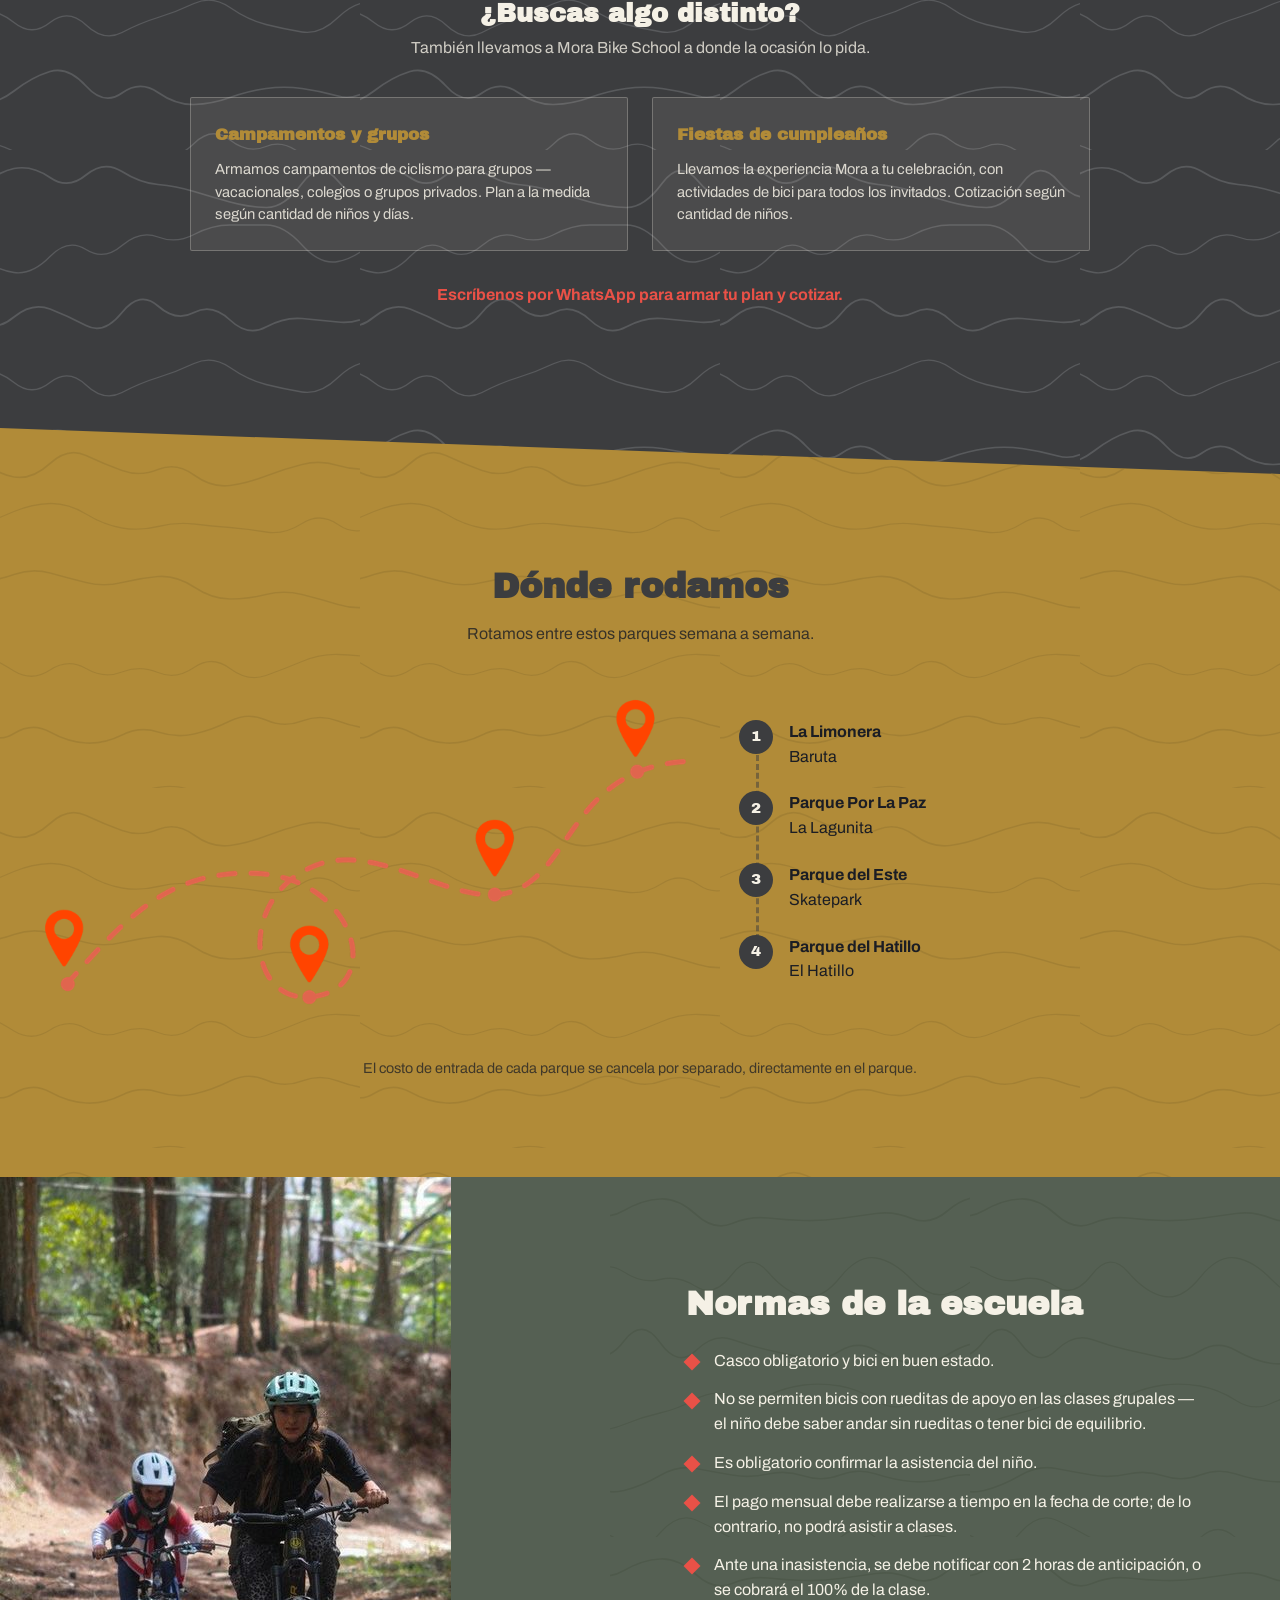
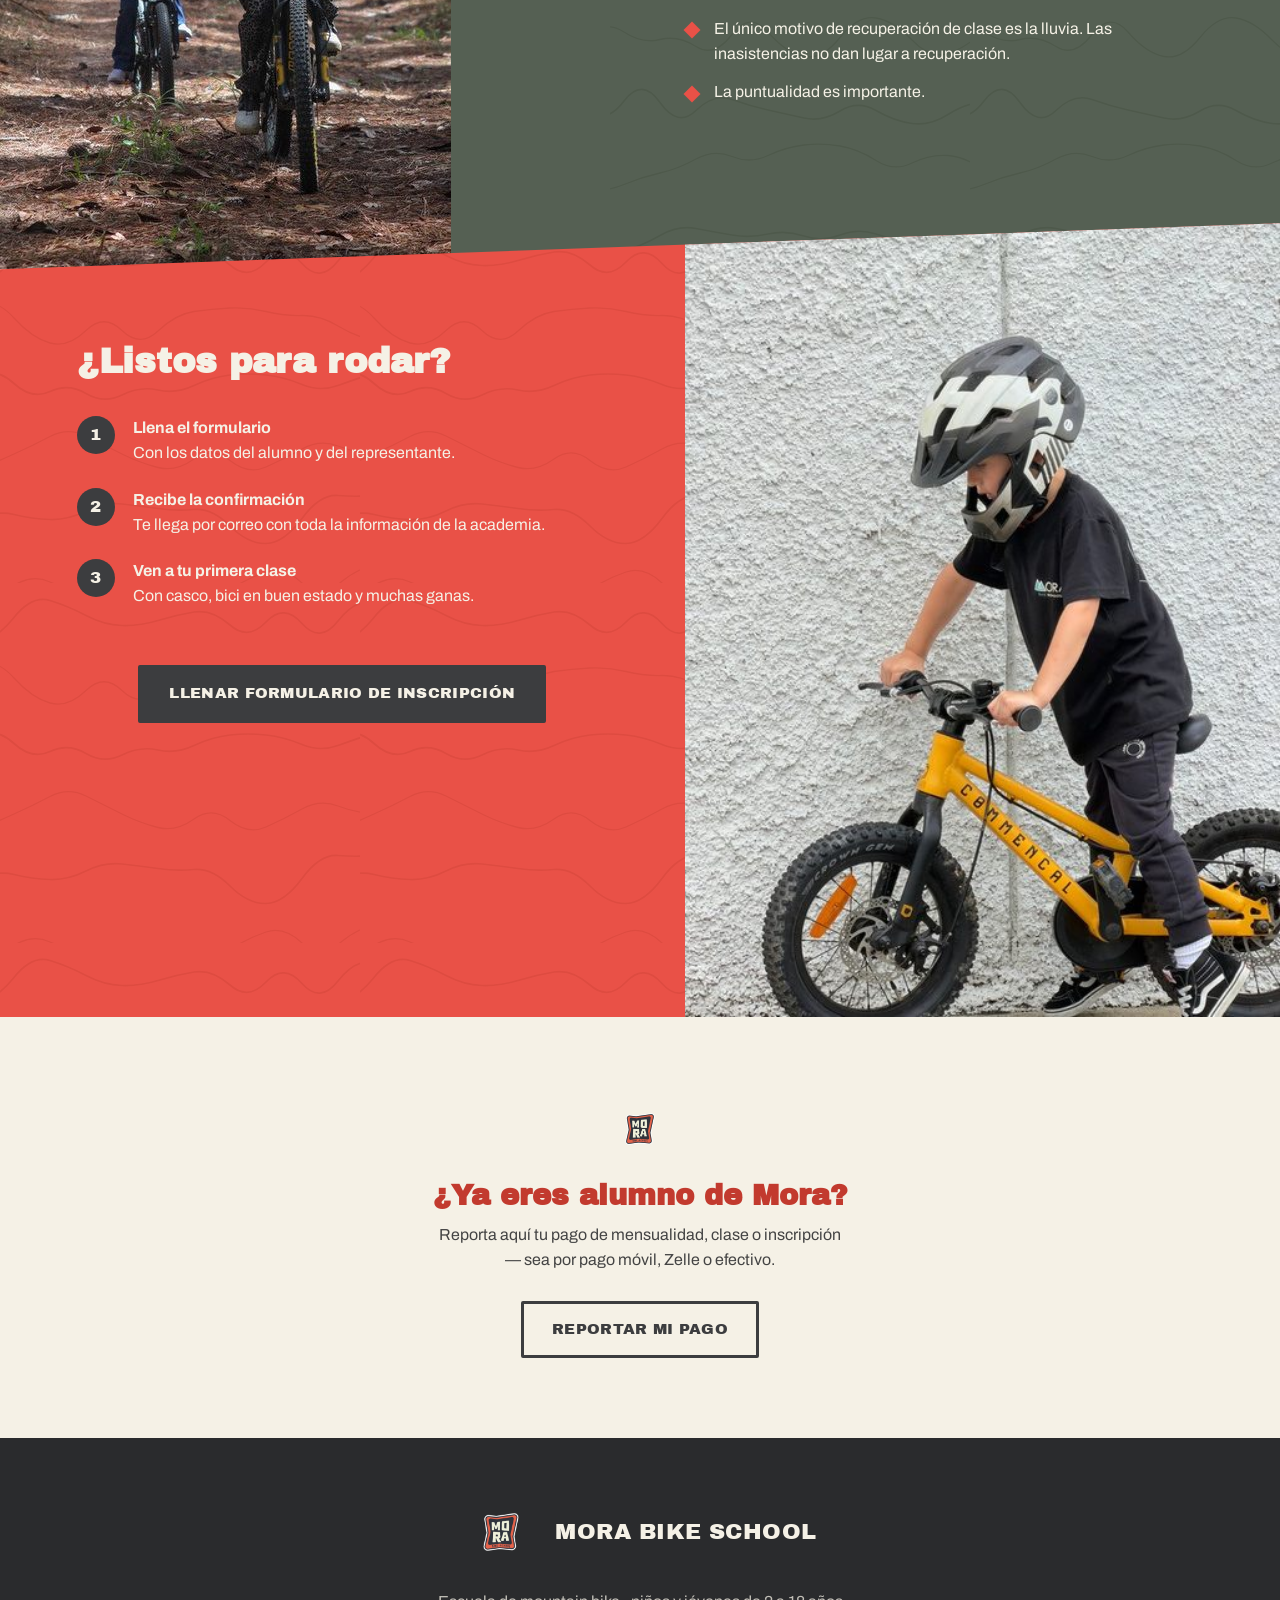
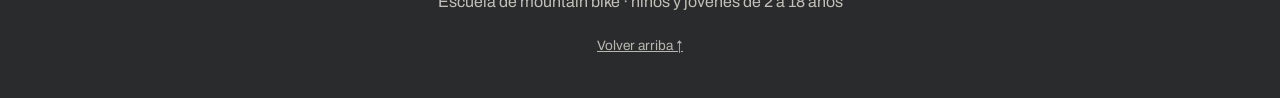
==== commit 51e760ba: "Add files via upload" ====
--- a/index.html
+++ b/index.html
@@ -21,6 +21,7 @@
     </a>
     <nav class="nav__links">
       <a href="#nosotros">Nosotros</a>
+      <a href="#coaches">Coaches</a>
       <a href="#clases">Clases</a>
       <a href="#ubicaciones">Dónde rodamos</a>
       <a href="#normas">Normas</a>
@@ -46,10 +47,144 @@
     <h2>Sobre nosotros</h2>
     <p>Somos una escuela de ciclismo para niños y adultos que garantiza la enseñanza y el desarrollo de este deporte a través de una práctica formativa y recreativa, consciente y progresiva.</p>
     <p>Promovemos el ciclismo de manera integral, con el objetivo de potenciar el desarrollo deportivo de cada persona mediante actividades pensadas para su edad y su nivel — siempre entre montaña, tierra y buena compañía.</p>
+    <div class="firma">
+      <span class="firma__linea" aria-hidden="true"></span>
+      <span class="firma__nombre">Isabella Mora</span>
+      <span class="firma__cargo">Directora y Fundadora de Mora Bike School</span>
+    </div>
   </div>
   <div class="nosotros__media">
     <img src="images/about-group.jpg" alt="Grupo de niños y coaches de Mora Bike School bajo un árbol">
-    <img src="images/about-kids-track.jpg" alt="Niños con casco sentados junto a la pista de pump track">
+    <img src="images/isabella.jpg" alt="Isabella Mora, directora y fundadora de Mora Bike School, sonriendo sobre su bicicleta de montaña">
+  </div>
+</section>
+
+<section class="coaches" id="coaches">
+  <!--
+    CÓMO MANTENER ESTA SECCIÓN (alta rotación de coaches)
+    - Agregar un coach: copia un bloque <article class="coach"> completo, pégalo antes del último,
+      y cambia el nombre, la inicial, el texto y el nombre del archivo de la foto.
+    - Quitar un coach: borra su bloque <article class="coach"> completo.
+    - Foto: sube el archivo a la carpeta images/coaches/ con el nombre exacto que dice el src
+      (ej. images/coaches/kako.jpg, todo en minúsculas). Mientras no exista, se muestra la inicial.
+    - Foto ideal: vertical (4:5), rostro visible en el tercio superior, camiseta de Mora si se puede.
+  -->
+  <div class="coaches__inner">
+    <h2 class="coaches__title">Conoce a nuestros coaches</h2>
+    <p class="coaches__sub">Las personas detrás de cada clase.</p>
+    <p class="coaches__hint" aria-hidden="true">Desliza para conocerlos →</p>
+    <div class="coaches__grid">
+      <article class="coach">
+        <div class="coach__photo">
+          <span class="coach__initial" aria-hidden="true">A</span>
+          <img src="images/coaches/ana-cris.jpg" alt="Ana Cris, coach de Mora Bike School" loading="lazy" onerror="this.remove()">
+          <img src="images/mora-logo.png" alt="" class="coach__badge" aria-hidden="true">
+        </div>
+        <div class="coach__body">
+          <h3 class="coach__name">Ana Cris</h3>
+          <p>¡Hola! Mi nombre es Ana Cris, soy profe de Mora Bike School y siento que gracias a esta escuela le damos un lugar seguro, divertido y extremo a los niños. Así pueden aprender deportes de riesgo en un ambiente lleno de risas, compañerismo y rodilleras.</p>
+        </div>
+      </article>
+      <article class="coach">
+        <div class="coach__photo">
+          <span class="coach__initial" aria-hidden="true">L</span>
+          <img src="images/coaches/luis.jpg" alt="Luis, coach de Mora Bike School" loading="lazy" onerror="this.remove()">
+          <img src="images/mora-logo.png" alt="" class="coach__badge" aria-hidden="true">
+        </div>
+        <div class="coach__body">
+          <h3 class="coach__name">Luis</h3>
+          <p>¡Hola! Me llamo Luis, soy profe de Mora Bike School y me encanta ver la evolución de los niños sobre la bici, que puedan aprender trucos, saltos y bajadas y todo con seguridad mientras comparten con sus amigos.</p>
+        </div>
+      </article>
+      <article class="coach">
+        <div class="coach__photo">
+          <span class="coach__initial" aria-hidden="true">J</span>
+          <img src="images/coaches/jean.jpg" alt="Jean, coach de Mora Bike School" loading="lazy" onerror="this.remove()">
+          <img src="images/mora-logo.png" alt="" class="coach__badge" aria-hidden="true">
+        </div>
+        <div class="coach__body">
+          <h3 class="coach__name">Jean</h3>
+          <p>¡Hola! Me llamo Jean, soy profe de Mora Bike School. Me apasiona ver la evolución de los niños tras cada clase y saber que cada sesión deja una huella positiva en su futuro sobre la bici y en la vida.</p>
+        </div>
+      </article>
+      <article class="coach">
+        <div class="coach__photo">
+          <span class="coach__initial" aria-hidden="true">E</span>
+          <img src="images/coaches/esteban.jpg" alt="Esteban, coach de Mora Bike School" loading="lazy" onerror="this.remove()">
+          <img src="images/mora-logo.png" alt="" class="coach__badge" aria-hidden="true">
+        </div>
+        <div class="coach__body">
+          <h3 class="coach__name">Esteban</h3>
+          <p>¡Hola! Me llamo Esteban, soy profe de Mora Bike School y me encanta poder ver cómo los niños son cada vez más capaces de hacer cosas que para ellos parecían imposibles, cómo cada vez se divierten más conmigo y vamos creando bonitas amistades en el proceso. Esta etapa es algo que nunca olvidarán.</p>
+        </div>
+      </article>
+      <article class="coach">
+        <div class="coach__photo">
+          <span class="coach__initial" aria-hidden="true">M</span>
+          <img src="images/coaches/mike.jpg" alt="Mike, coach de Mora Bike School" loading="lazy" onerror="this.remove()">
+          <img src="images/mora-logo.png" alt="" class="coach__badge" aria-hidden="true">
+        </div>
+        <div class="coach__body">
+          <h3 class="coach__name">Mike</h3>
+          <p>¡Hola! Mi nombre es Mike, disfruto mucho estar en bici porque siento que nos desconectamos y disfrutamos de lugares increíbles. Adoro dar clase a los niños porque siempre que aprenden algo nuevo nos contagian con su alegría, sus logros son nuestros logros. En la escuela siempre vamos a estar felices de que tus hijos quieran aprender y disfrutar con nosotros.</p>
+        </div>
+      </article>
+      <article class="coach">
+        <div class="coach__photo">
+          <span class="coach__initial" aria-hidden="true">D</span>
+          <img src="images/coaches/diego.jpg" alt="Diego, coach de Mora Bike School" loading="lazy" onerror="this.remove()">
+          <img src="images/mora-logo.png" alt="" class="coach__badge" aria-hidden="true">
+        </div>
+        <div class="coach__body">
+          <h3 class="coach__name">Diego</h3>
+          <p>¡Hola! Me llamo Diego, soy coach de Mora Bike School y me gusta ver cómo los chicos superan sus miedos clase tras clase, ¡hasta convertirse en verdaderos cracks sobre la bici!</p>
+        </div>
+      </article>
+      <article class="coach">
+        <div class="coach__photo">
+          <span class="coach__initial" aria-hidden="true">E</span>
+          <img src="images/coaches/erika.jpg" alt="Erika, coach de Mora Bike School" loading="lazy" onerror="this.remove()">
+          <img src="images/mora-logo.png" alt="" class="coach__badge" aria-hidden="true">
+        </div>
+        <div class="coach__body">
+          <h3 class="coach__name">Erika</h3>
+          <p>¡Hola! Soy la profe Erika, una apasionada por lo extremo, lo divertido y las aventuras. Amo con locura a los niños más chiquitos de la escuela: acompañarlos desde el comienzo y ver su progreso es mi mejor misión. Aquí descubrí mi verdadera vocación: ese puente de amor donde enseñas con el alma y te transformas con lo que aprendes cada día.</p>
+        </div>
+      </article>
+      <article class="coach">
+        <div class="coach__photo">
+          <span class="coach__initial" aria-hidden="true">K</span>
+          <img src="images/coaches/kako.jpg" alt="Kako, coach de Mora Bike School" loading="lazy" onerror="this.remove()">
+          <img src="images/mora-logo.png" alt="" class="coach__badge" aria-hidden="true">
+        </div>
+        <div class="coach__body">
+          <h3 class="coach__name">Kako</h3>
+          <p>¡Hola! Soy Kako, profesor de Mora Bike School. Dos ruedas pueden enseñarle a un niño mucho más que pedalear: confianza, valentía y resiliencia. Mi prioridad en cada clase: seguridad absoluta y diversión al máximo. Me caracterizan la paciencia y el vínculo cercano con cada alumno. Mi mayor satisfacción es ver cómo los niños pierden el miedo y terminan cada clase con una sonrisa gigante.</p>
+        </div>
+      </article>
+      <article class="coach">
+        <div class="coach__photo">
+          <span class="coach__initial" aria-hidden="true">C</span>
+          <img src="images/coaches/carlos.jpg" alt="Carlos, coach de Mora Bike School" loading="lazy" onerror="this.remove()">
+          <img src="images/mora-logo.png" alt="" class="coach__badge" aria-hidden="true">
+        </div>
+        <div class="coach__body">
+          <h3 class="coach__name">Carlos</h3>
+          <p>¡Hola! Soy el coach Carlos. Me apasionan los deportes y, especialmente, el ciclismo, ya sea de ruta o de montaña. En la escuela encontré otra de mis grandes pasiones: enseñarle a las nuevas generaciones lo hermoso de esta disciplina. Mi objetivo con cada niño es que cada clase esté llena de pasión, aprendizaje, crecimiento y diversión.</p>
+        </div>
+      </article>
+      <article class="coach">
+        <div class="coach__photo">
+          <span class="coach__initial" aria-hidden="true">F</span>
+          <img src="images/coaches/fede.jpg" alt="Fede, coach de Mora Bike School" loading="lazy" onerror="this.remove()">
+          <img src="images/mora-logo.png" alt="" class="coach__badge" aria-hidden="true">
+        </div>
+        <div class="coach__body">
+          <h3 class="coach__name">Fede</h3>
+          <p>¡Hola! Mi nombre es Fede y soy profe de Mora Bike. Lo que más me gusta de dar clases es enseñarle a los niños que no importa qué tan difícil se pueda ver algo: con disciplina y práctica uno puede lograr cosas increíbles con amigos y disfrutando al máximo siempre.</p>
+        </div>
+      </article>
+    </div>
   </div>
 </section>
 
@@ -177,13 +312,20 @@
       <li><span class="pasos__num">2</span><div><strong>Recibe la confirmación</strong><br>Te llega por correo con toda la información de la academia.</div></li>
       <li><span class="pasos__num">3</span><div><strong>Ven a tu primera clase</strong><br>Con casco, bici en buen estado y muchas ganas.</div></li>
     </ol>
-    <div class="form-embed-placeholder">
-      <p>Aquí va el formulario de inscripción (Google Form).</p>
+    <div class="form-embed-cta">
+      <a href="https://forms.gle/LzUUa29kGFEzpkx97" target="_blank" rel="noopener" class="btn btn--coral">Llenar formulario de inscripción</a>
     </div>
   </div>
   <div class="inscribete__media">
     <img src="images/inscribe-kid.jpg" alt="Niño con casco y bicicleta de montaña listo para su clase">
   </div>
+</section>
+
+<section class="reporta-pago" id="reporta-pago">
+  <img src="images/mora-logo.png" alt="Mora Bike School" class="reporta-pago__logo">
+  <h2>¿Ya eres alumno de Mora?</h2>
+  <p>Reporta aquí tu pago de mensualidad, clase o inscripción — sea por pago móvil, Zelle o efectivo.</p>
+  <a href="https://forms.gle/vjgSHU3gJrWm9Sqm7" target="_blank" rel="noopener" class="btn btn--outline-navy">Reportar mi pago</a>
 </section>
 
 <footer class="footer">
--- a/styles.css
+++ b/styles.css
@@ -127,7 +127,7 @@
 .btn:hover{ transform:translateY(-2px); }
 .btn--coral{ background:var(--navy); color:var(--cream); border-color:var(--navy); }
 
-@media (max-width: 780px){
+@media (max-width: 900px){
   .nav__inner{ padding:8px 16px; }
   .nav__logo{ height:56px; }
   .nav__wordmark{ font-size:.8rem; }
@@ -168,17 +168,125 @@
 .nosotros__text h2{ font-size:2.2rem; color:var(--coral-dark); }
 .nosotros__text p{ max-width:52ch; font-size:1.05rem; }
 .nosotros__media{
-  display:grid;
-  grid-template-columns:1.2fr .9fr;
+  display:flex;
   gap:14px;
-  align-items:end;
-}
-.nosotros__media img:first-child{ grid-row:span 2; height:100%; object-fit:cover; }
+  align-items:flex-start;
+}
+.nosotros__media img{ display:block; min-width:0; object-fit:cover; }
+/* misma altura para las dos fotos: la de grupo se ve completa (751:720) y la de Isabella en 4:5 */
+.nosotros__media img:first-child{ flex:1.04 1 0; aspect-ratio:751 / 720; }
+.nosotros__media img:last-child{ flex:.8 1 0; aspect-ratio:4 / 5; object-position:center 30%; }
+
+/* firma de la directora */
+.firma{ margin-top:30px; }
+.firma__linea{ display:block; width:56px; height:4px; background:var(--coral); margin-bottom:14px; }
+.firma__nombre{ display:block; font-family:var(--display); font-size:1.4rem; line-height:1.15; color:var(--navy); }
+.firma__cargo{ display:block; margin-top:4px; font-size:.98rem; color:#555; }
 
 @media (max-width: 860px){
   .nosotros{ grid-template-columns:1fr; padding:64px 20px; }
-  .nosotros__media{ grid-template-columns:1fr 1fr; }
-  .nosotros__media img:first-child{ height:auto; }
+}
+
+/* ===== Coaches ===== */
+.coaches{
+  background:var(--coral) url("images/patterns/topo-coral.svg");
+  background-size:360px 360px;
+  color:var(--cream);
+  padding:130px 24px 170px;
+  clip-path:polygon(0 0, 100% 40px, 100% 100%, 0 100%);
+  margin-top:-40px;
+  position:relative;
+  z-index:1;
+}
+.coaches__inner{ max-width:1200px; margin:0 auto; }
+.coaches__title{ text-align:center; font-size:2.4rem; color:var(--cream); margin-bottom:8px; }
+.coaches__sub{ text-align:center; font-size:1.2rem; font-weight:700; margin-bottom:56px; }
+.coaches__hint{ display:none; }
+.coaches__grid{
+  display:flex; flex-wrap:wrap; justify-content:center; gap:36px 28px;
+}
+.coach{
+  flex:0 1 252px;
+  display:flex; flex-direction:column;
+  background:var(--cream);
+  color:var(--ink);
+  border-radius:2px;
+  box-shadow:6px 6px 0 rgba(43,46,56,.35);
+  transition:transform .18s ease;
+}
+.coach:nth-child(odd){ transform:rotate(-1.2deg); }
+.coach:nth-child(even){ transform:rotate(1.2deg); }
+.coach:hover{ transform:rotate(0) translateY(-4px); }
+
+.coach__photo{
+  position:relative;
+  aspect-ratio:4 / 5;
+  overflow:hidden;
+  background:var(--gold);
+}
+.coach:nth-child(3n+2) .coach__photo{ background:var(--olive); }
+.coach:nth-child(3n+3) .coach__photo{ background:var(--navy); }
+.coach__photo::before{
+  content:""; position:absolute; inset:0;
+  background:url("images/patterns/topo-cream.svg"); background-size:300px 300px;
+  opacity:.35;
+}
+.coach__initial{
+  position:absolute; inset:0;
+  display:flex; align-items:center; justify-content:center;
+  font-family:var(--hero-font);
+  font-size:7rem; line-height:1;
+  color:var(--cream);
+  text-transform:uppercase;
+}
+.coach__photo > img:not(.coach__badge){
+  position:absolute; inset:0;
+  width:100%; height:100%;
+  object-fit:cover; object-position:center 22%;
+}
+.coach__badge{
+  position:absolute; right:10px; bottom:26px;
+  width:46px; height:46px;
+  transform:rotate(8deg);
+  filter:drop-shadow(0 2px 3px rgba(0,0,0,.35));
+}
+.coach__body{ padding:0 18px 22px; flex:1; }
+.coach__name{
+  display:inline-block;
+  background:var(--navy);
+  color:var(--cream);
+  font-family:var(--display);
+  font-size:1.1rem;
+  padding:6px 14px 7px;
+  margin:-18px 0 12px -4px;
+  position:relative;
+  transform:rotate(-2deg);
+}
+.coach__body p{ font-size:.93rem; line-height:1.55; margin:0; }
+
+@media (prefers-reduced-motion: reduce){
+  .coach{ transition:none; }
+  .coach:hover{ transform:none; }
+}
+
+@media (max-width: 700px){
+  .coaches{ padding:100px 0 140px; }
+  .coaches__title{ font-size:1.9rem; }
+  .coaches__title, .coaches__sub{ padding:0 24px; }
+  .coaches__sub{ margin-bottom:12px; }
+  .coaches__hint{
+    display:block; text-align:center; font-weight:700; font-size:1.05rem;
+    margin:0 0 6px;
+  }
+  .coaches__grid{
+    flex-wrap:nowrap; justify-content:flex-start;
+    overflow-x:auto; scroll-snap-type:x mandatory;
+    -webkit-overflow-scrolling:touch;
+    gap:18px; padding:22px 24px 34px;
+  }
+  .coach{ flex:0 0 78%; scroll-snap-align:center; }
+  .coach:nth-child(n){ transform:none; }
+  .coach__initial{ font-size:6rem; }
 }
 
 /* ===== Clases ===== */
@@ -379,16 +487,23 @@
   display:flex; align-items:center; justify-content:center;
   border-radius:50%;
 }
-.form-embed-placeholder{
-  border:2px dashed var(--navy);
-  border-radius:4px;
-  padding:32px;
+.form-embed-cta{ text-align:center; padding:16px 0; }
+.inscribete__media img{ height:100%; width:100%; object-fit:cover; min-height:360px; }
+.btn--outline-navy{
+  background:transparent;
+  color:var(--navy);
+  border:3px solid var(--navy);
+}
+
+/* ===== Reporta tu pago ===== */
+.reporta-pago{
+  background:var(--cream);
   text-align:center;
-  color:var(--navy);
-  font-weight:700;
-  background:rgba(43,46,56,.08);
-}
-.inscribete__media img{ height:100%; width:100%; object-fit:cover; min-height:360px; }
+  padding:80px 24px;
+}
+.reporta-pago__logo{ height:64px; margin:0 auto 20px; }
+.reporta-pago h2{ font-family:var(--display); font-size:1.8rem; color:var(--coral-dark); margin-bottom:12px; }
+.reporta-pago p{ max-width:46ch; margin:0 auto 28px; color:#444; }
 
 @media (max-width: 860px){
   .inscribete{ grid-template-columns:1fr; }
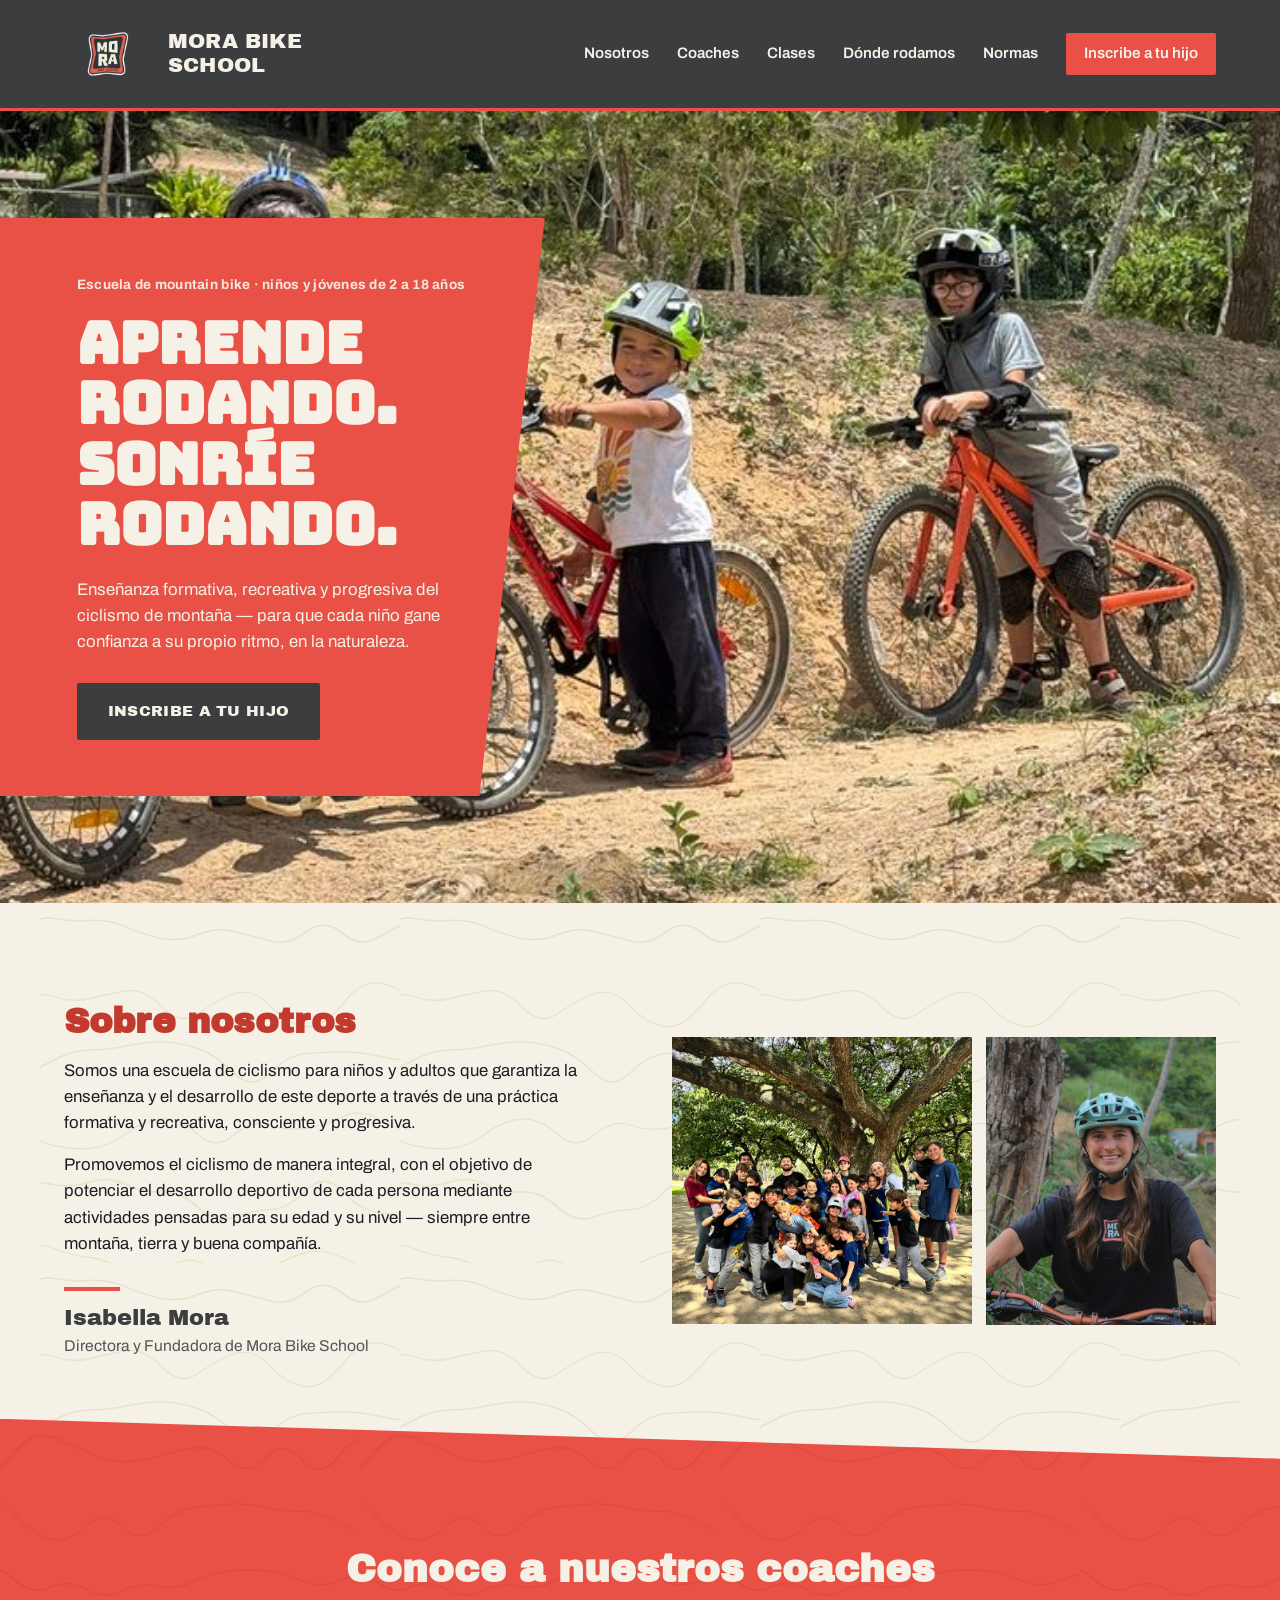
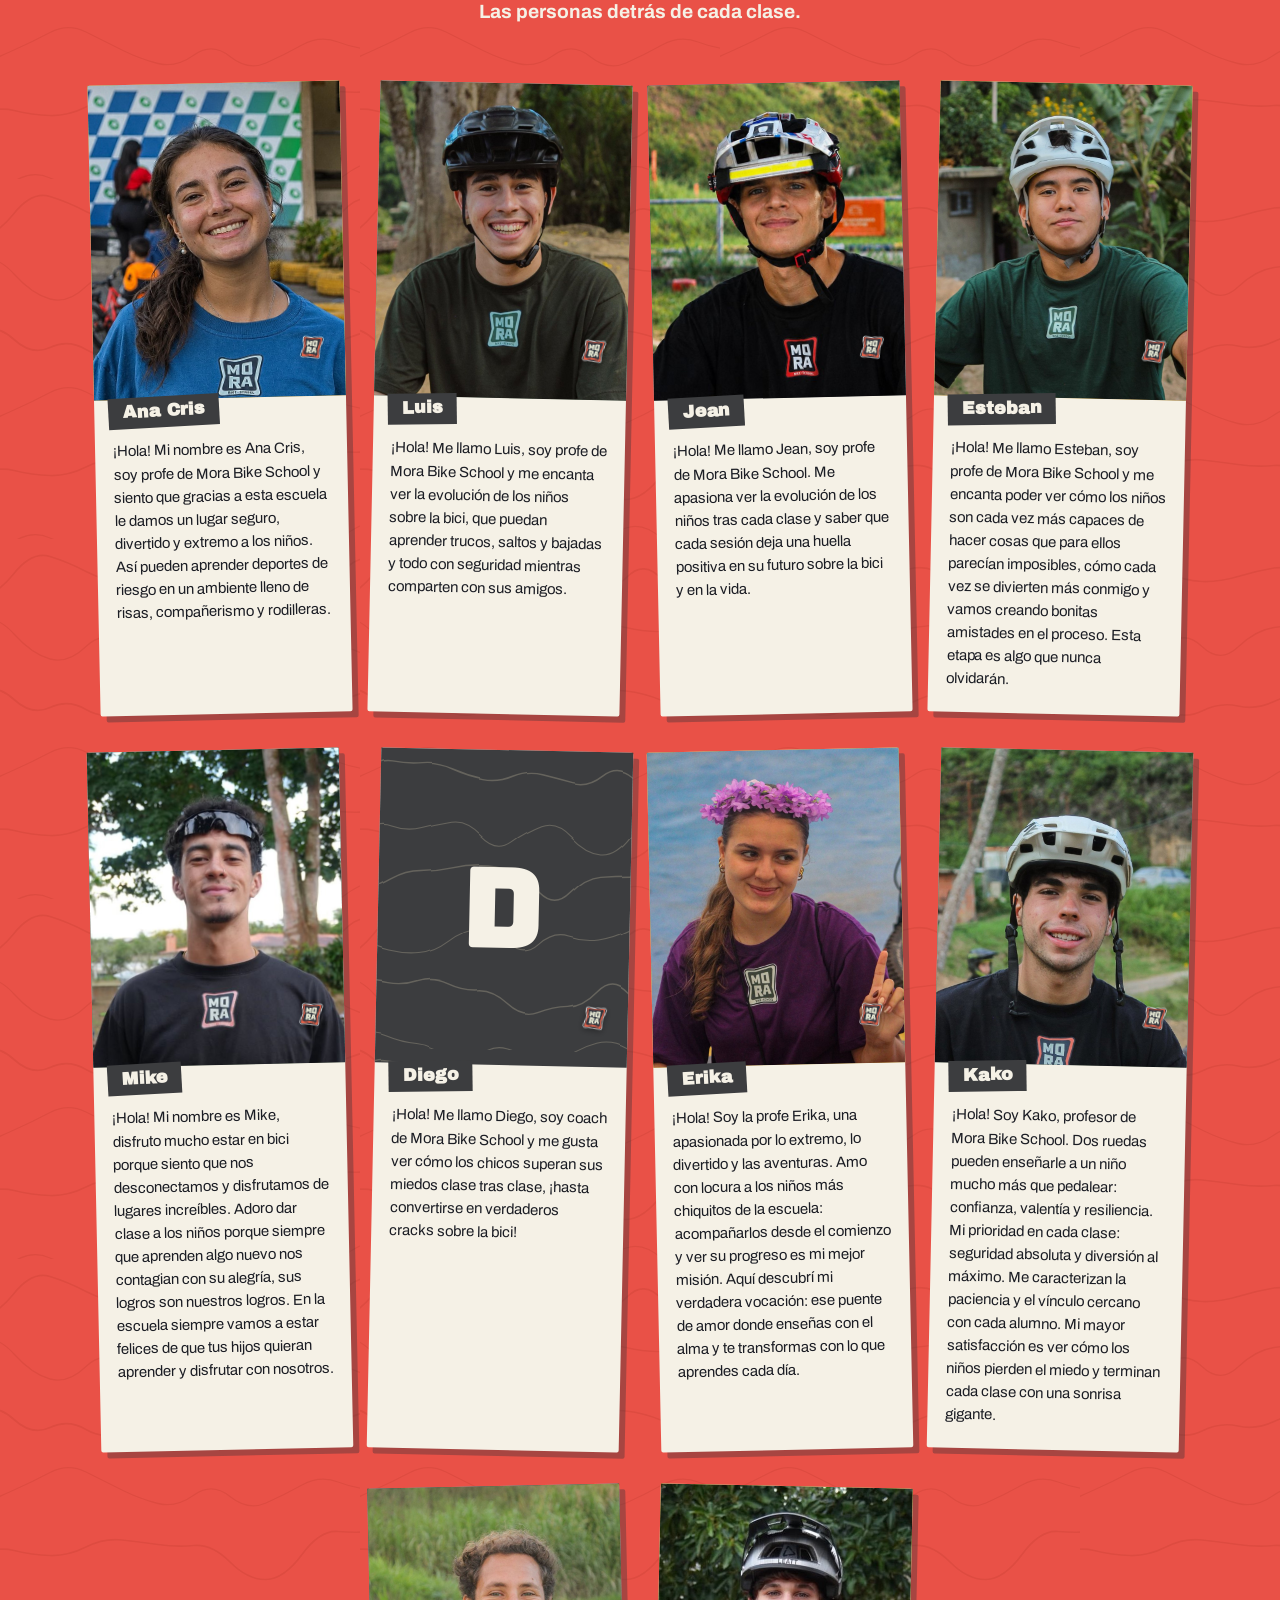
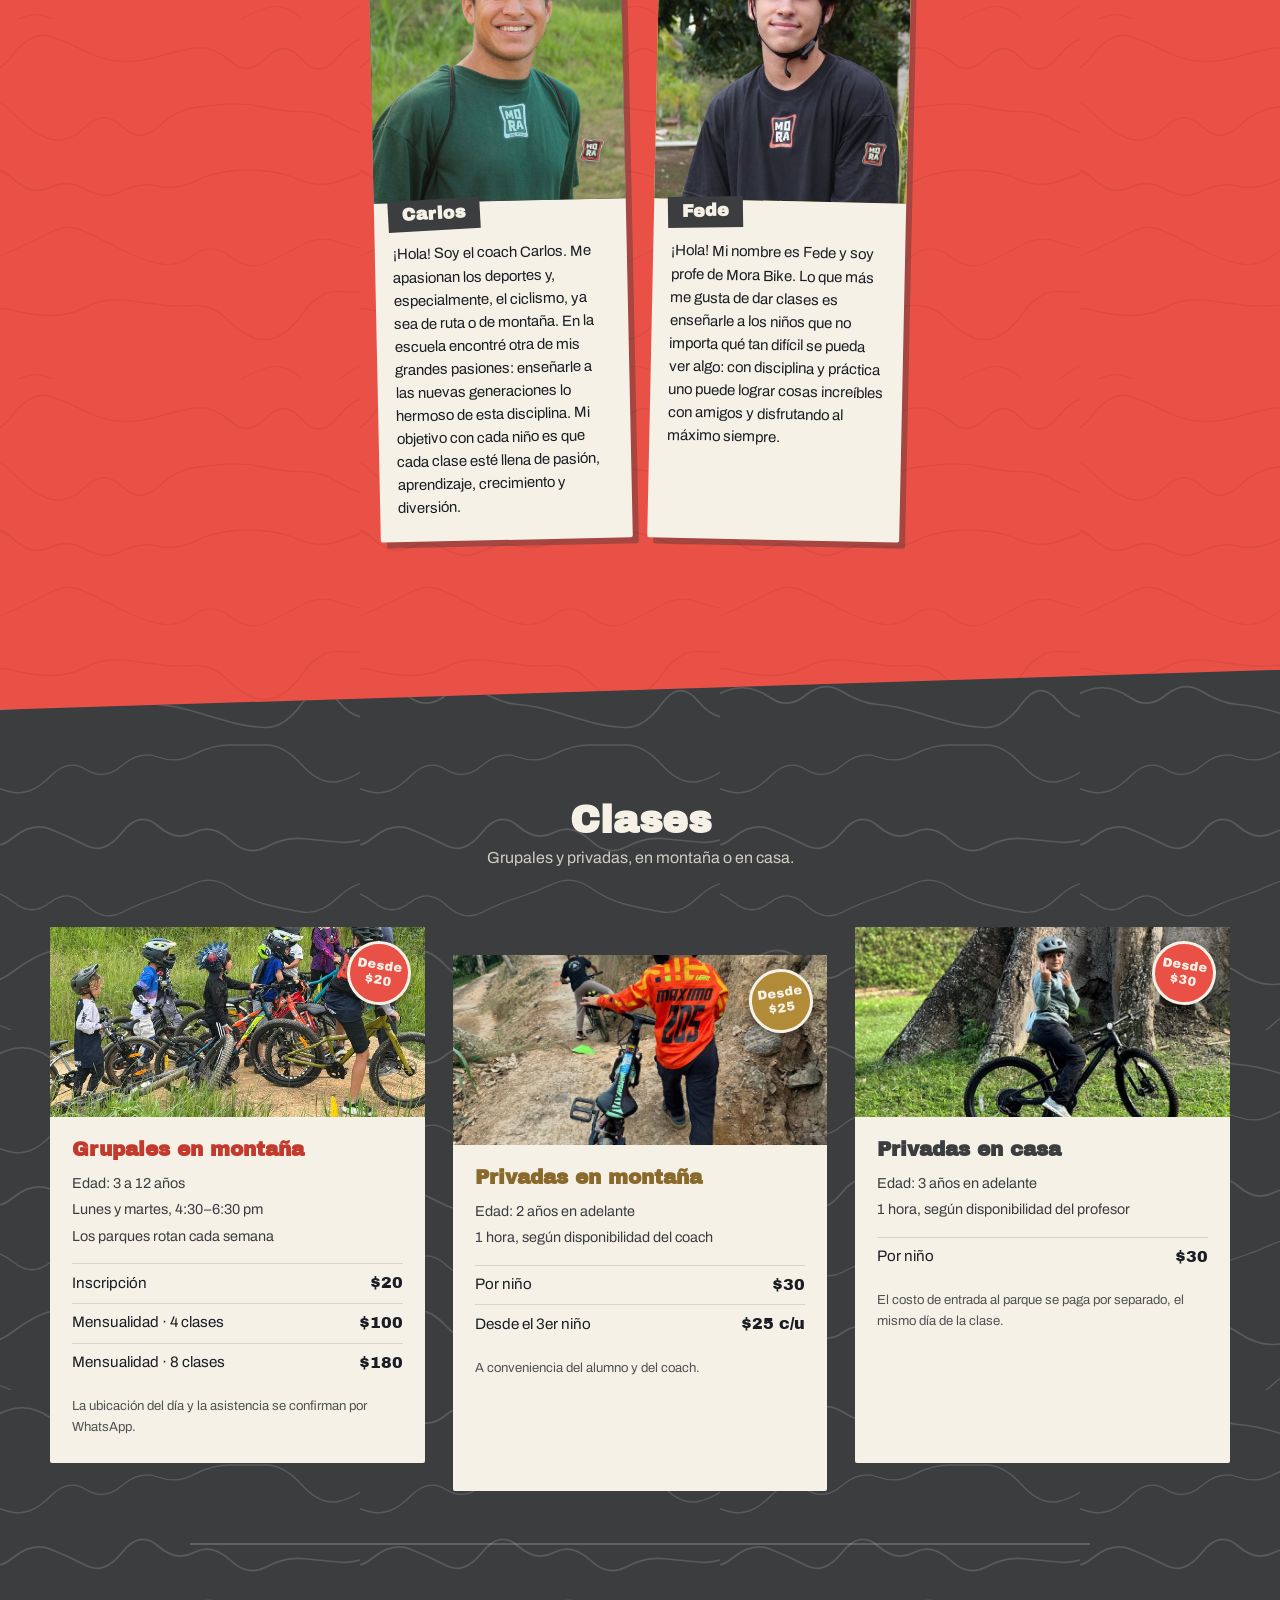
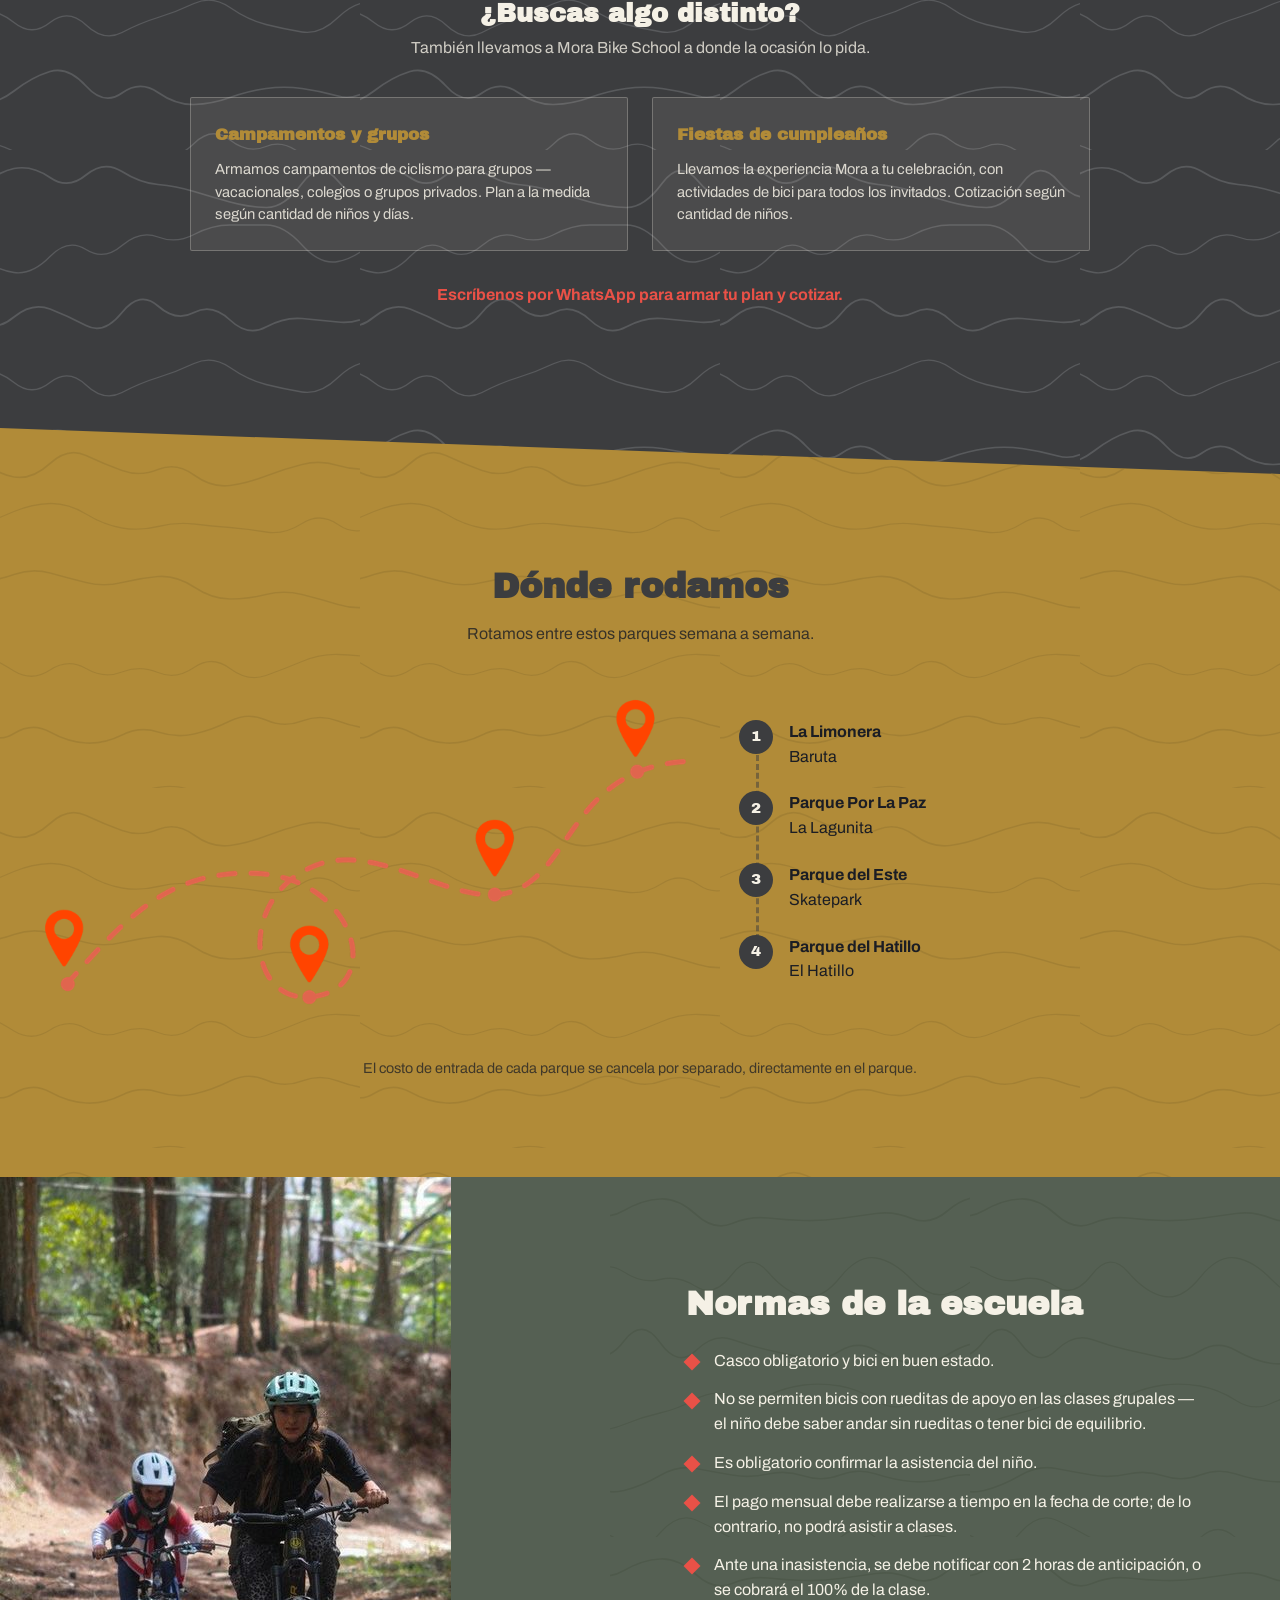
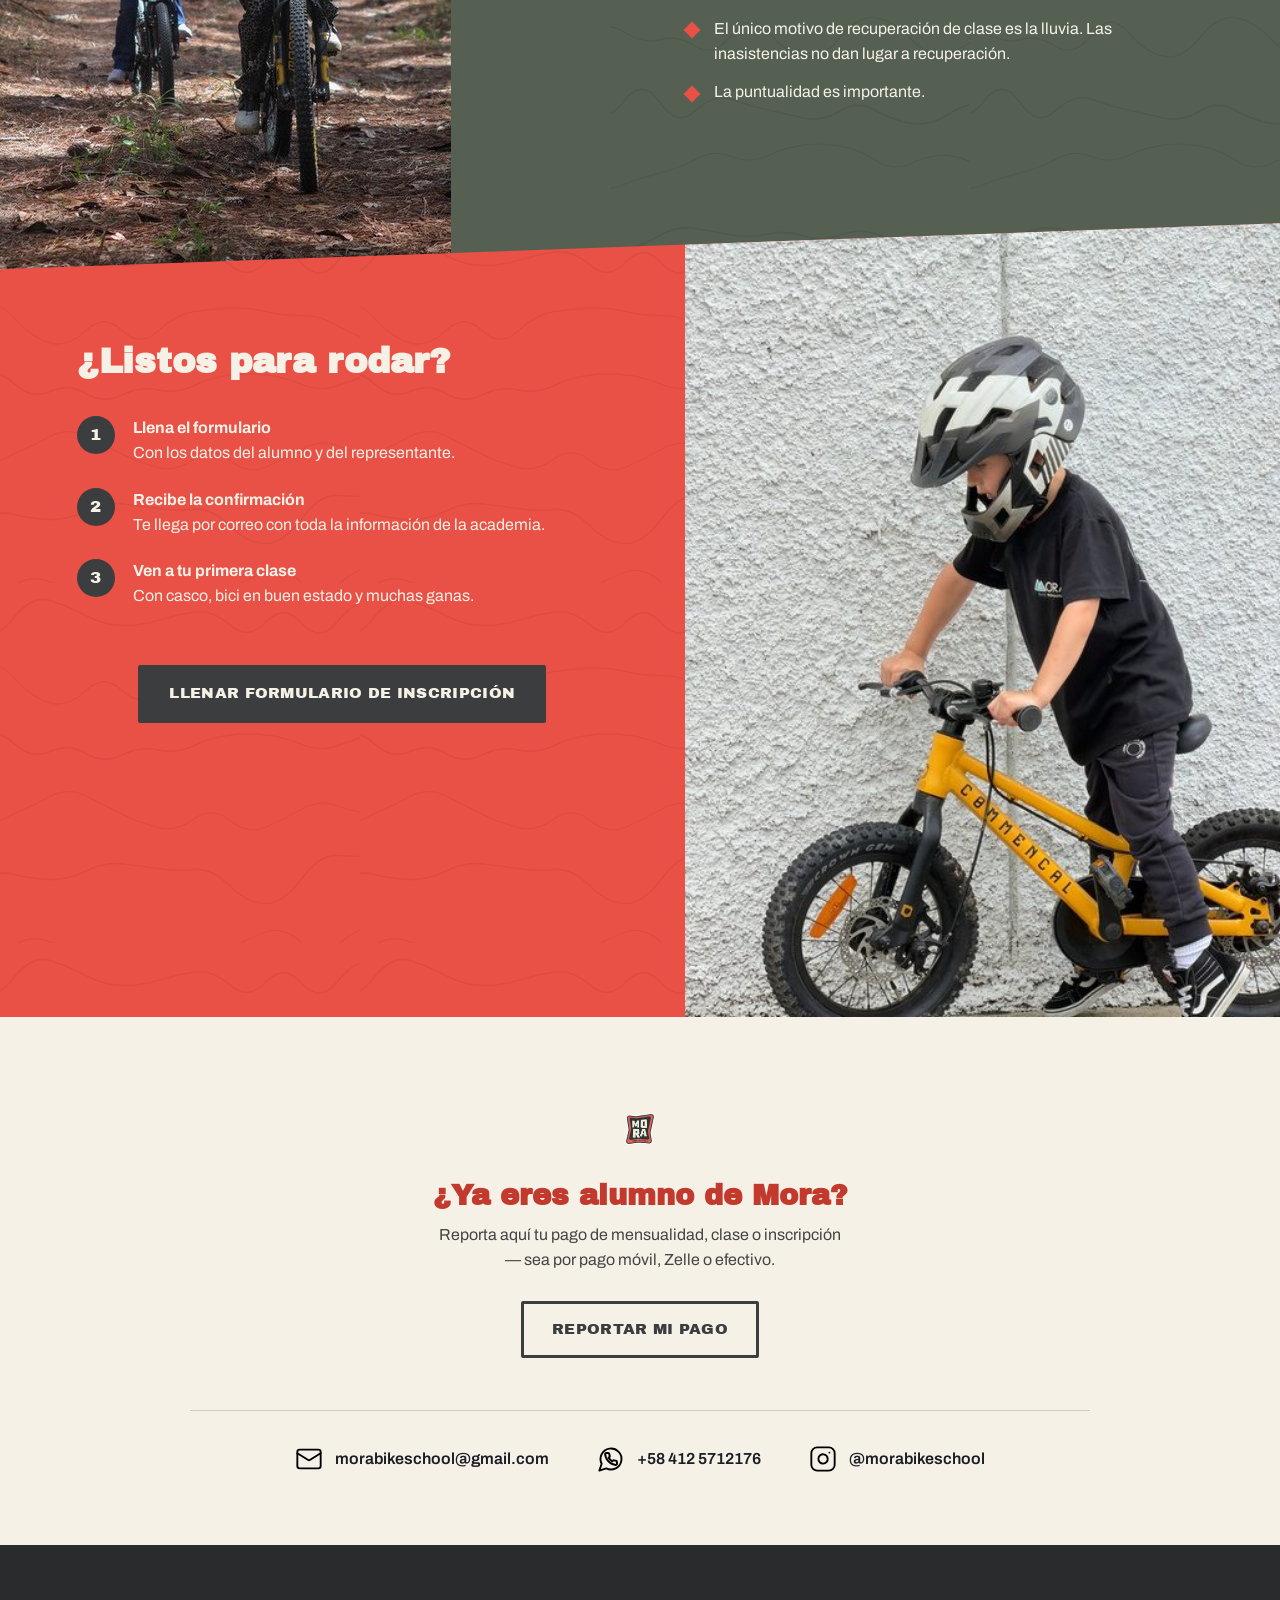
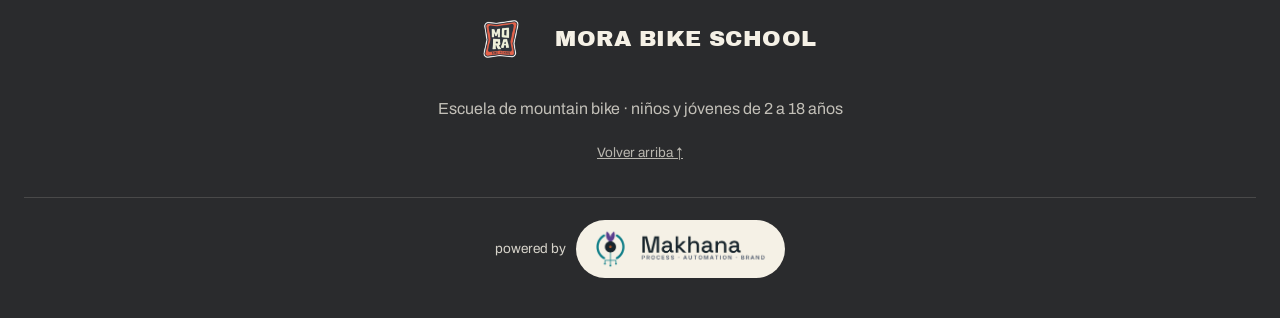
==== commit e22ee280: "Add files via upload" ====
--- a/index.html
+++ b/index.html
@@ -328,6 +328,31 @@
   <a href="https://forms.gle/vjgSHU3gJrWm9Sqm7" target="_blank" rel="noopener" class="btn btn--outline-navy">Reportar mi pago</a>
 </section>
 
+<section class="contacto" id="contacto" aria-label="Contacto">
+  <div class="contacto__wrap">
+  <ul class="contacto__lista">
+    <li>
+      <a href="mailto:morabikeschool@gmail.com" aria-label="Correo: morabikeschool@gmail.com">
+        <svg viewBox="0 0 24 24" aria-hidden="true" focusable="false"><rect x="2" y="4" width="20" height="16" rx="2"/><path d="m22 7-8.97 5.7a1.94 1.94 0 0 1-2.06 0L2 7"/></svg>
+        <span>morabikeschool@gmail.com</span>
+      </a>
+    </li>
+    <li>
+      <a href="https://wa.me/584125712176" target="_blank" rel="noopener" aria-label="WhatsApp: +58 412 5712176">
+        <svg viewBox="0 0 24 24" aria-hidden="true" focusable="false"><path d="M7.9 20A9 9 0 1 0 4 16.1L2 22Z"/><g transform="translate(5.9 5.9) scale(.51)"><path stroke-width="3.4" d="M22 16.92v3a2 2 0 0 1-2.18 2 19.79 19.79 0 0 1-8.63-3.07 19.5 19.5 0 0 1-6-6 19.79 19.79 0 0 1-3.07-8.67A2 2 0 0 1 4.11 2h3a2 2 0 0 1 2 1.72 12.84 12.84 0 0 0 .7 2.81 2 2 0 0 1-.45 2.11L8.09 9.91a16 16 0 0 0 6 6l1.27-1.27a2 2 0 0 1 2.11-.45 12.84 12.84 0 0 0 2.81.7A2 2 0 0 1 22 16.92z"/></g></svg>
+        <span>+58 412 5712176</span>
+      </a>
+    </li>
+    <li>
+      <a href="https://www.instagram.com/morabikeschool/" target="_blank" rel="noopener" aria-label="Instagram: @morabikeschool">
+        <svg viewBox="0 0 24 24" aria-hidden="true" focusable="false"><rect x="2" y="2" width="20" height="20" rx="5" ry="5"/><path d="M16 11.37A4 4 0 1 1 12.63 8 4 4 0 0 1 16 11.37z"/><line x1="17.5" y1="6.5" x2="17.51" y2="6.5"/></svg>
+        <span>@morabikeschool</span>
+      </a>
+    </li>
+  </ul>
+  </div>
+</section>
+
 <footer class="footer">
   <div class="footer__brand">
     <img src="images/mora-logo.png" alt="Mora Bike School" class="footer__logo">
@@ -335,6 +360,12 @@
   </div>
   <p>Escuela de mountain bike · niños y jóvenes de 2 a 18 años</p>
   <a href="#top" class="footer__top">Volver arriba ↑</a>
+  <div class="footer__powered">
+    <span>powered by</span>
+    <!-- Logo de Makhana: subir el archivo como images/makhana-logo.png. Mientras no exista, se muestra el nombre en texto. -->
+    <img src="images/makhana-logo.png" alt="Makhana" class="footer__powered-logo" onerror="this.remove()">
+    <strong class="footer__powered-name">Makhana</strong>
+  </div>
 </footer>
 
 </body>
--- a/styles.css
+++ b/styles.css
@@ -499,7 +499,7 @@
 .reporta-pago{
   background:var(--cream);
   text-align:center;
-  padding:80px 24px;
+  padding:80px 24px 52px;
 }
 .reporta-pago__logo{ height:64px; margin:0 auto 20px; }
 .reporta-pago h2{ font-family:var(--display); font-size:1.8rem; color:var(--coral-dark); margin-bottom:12px; }
@@ -523,3 +523,41 @@
 .footer__wordmark{ font-family:var(--display); font-size:1.4rem; text-transform:uppercase; letter-spacing:.02em; }
 .footer p{ opacity:.75; margin-bottom:18px; }
 .footer__top{ font-size:.85rem; text-decoration:underline; opacity:.7; }
+
+/* ===== Contacto ===== */
+.contacto{ background:var(--cream); padding:0 24px 64px; }
+.contacto__wrap{ max-width:900px; margin:0 auto; padding-top:34px; border-top:1px solid rgba(27,29,36,.18); }
+.contacto__lista{
+  list-style:none; margin:0 auto; padding:0;
+  display:flex; flex-wrap:wrap; justify-content:center; gap:20px 48px;
+}
+.contacto__lista a{
+  display:inline-flex; align-items:center; gap:12px;
+  color:var(--ink); text-decoration:none; font-weight:600; font-size:1rem;
+}
+.contacto__lista a:hover span, .contacto__lista a:focus-visible span{ text-decoration:underline; }
+.contacto__lista svg{
+  width:28px; height:28px; flex:none;
+  fill:none; stroke:#000; stroke-width:1.6; stroke-linecap:round; stroke-linejoin:round;
+}
+@media (max-width: 640px){
+  .contacto__lista{ flex-direction:column; align-items:flex-start; width:max-content; max-width:100%; gap:18px; }
+}
+
+/* ===== powered by ===== */
+.footer__powered{
+  display:flex; align-items:center; justify-content:center; gap:10px;
+  margin-top:32px; padding-top:22px;
+  border-top:1px solid rgba(245,241,230,.15);
+  font-size:.85rem;
+}
+.footer__powered > span{ opacity:.85; }
+/* el logo conserva sus colores originales: va sobre una píldora crema para que se lea en el pie oscuro */
+.footer__powered-logo{
+  height:58px; width:auto;
+  padding:9px 18px;
+  background:var(--cream);
+  border-radius:999px;
+}
+.footer__powered-logo + .footer__powered-name{ display:none; }
+.footer__powered-name{ font-family:var(--display); font-size:1rem; letter-spacing:.02em; }
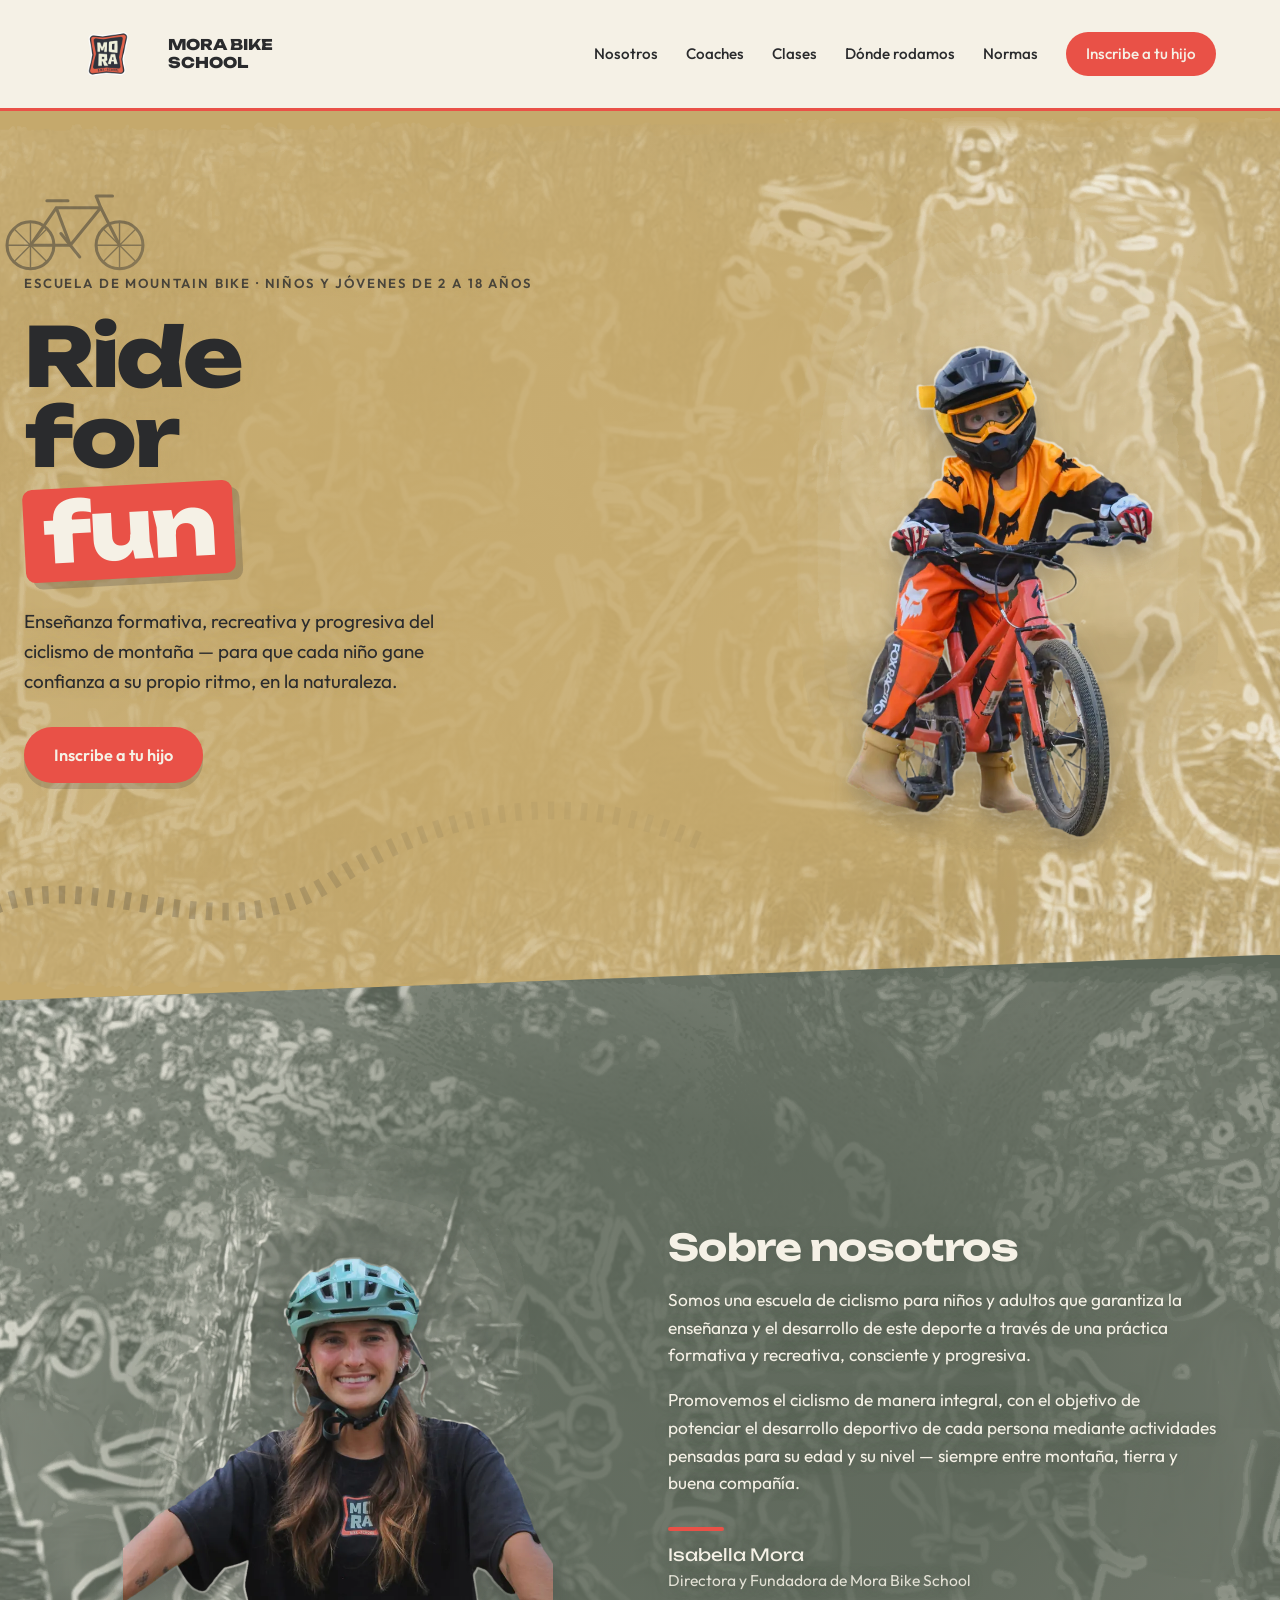
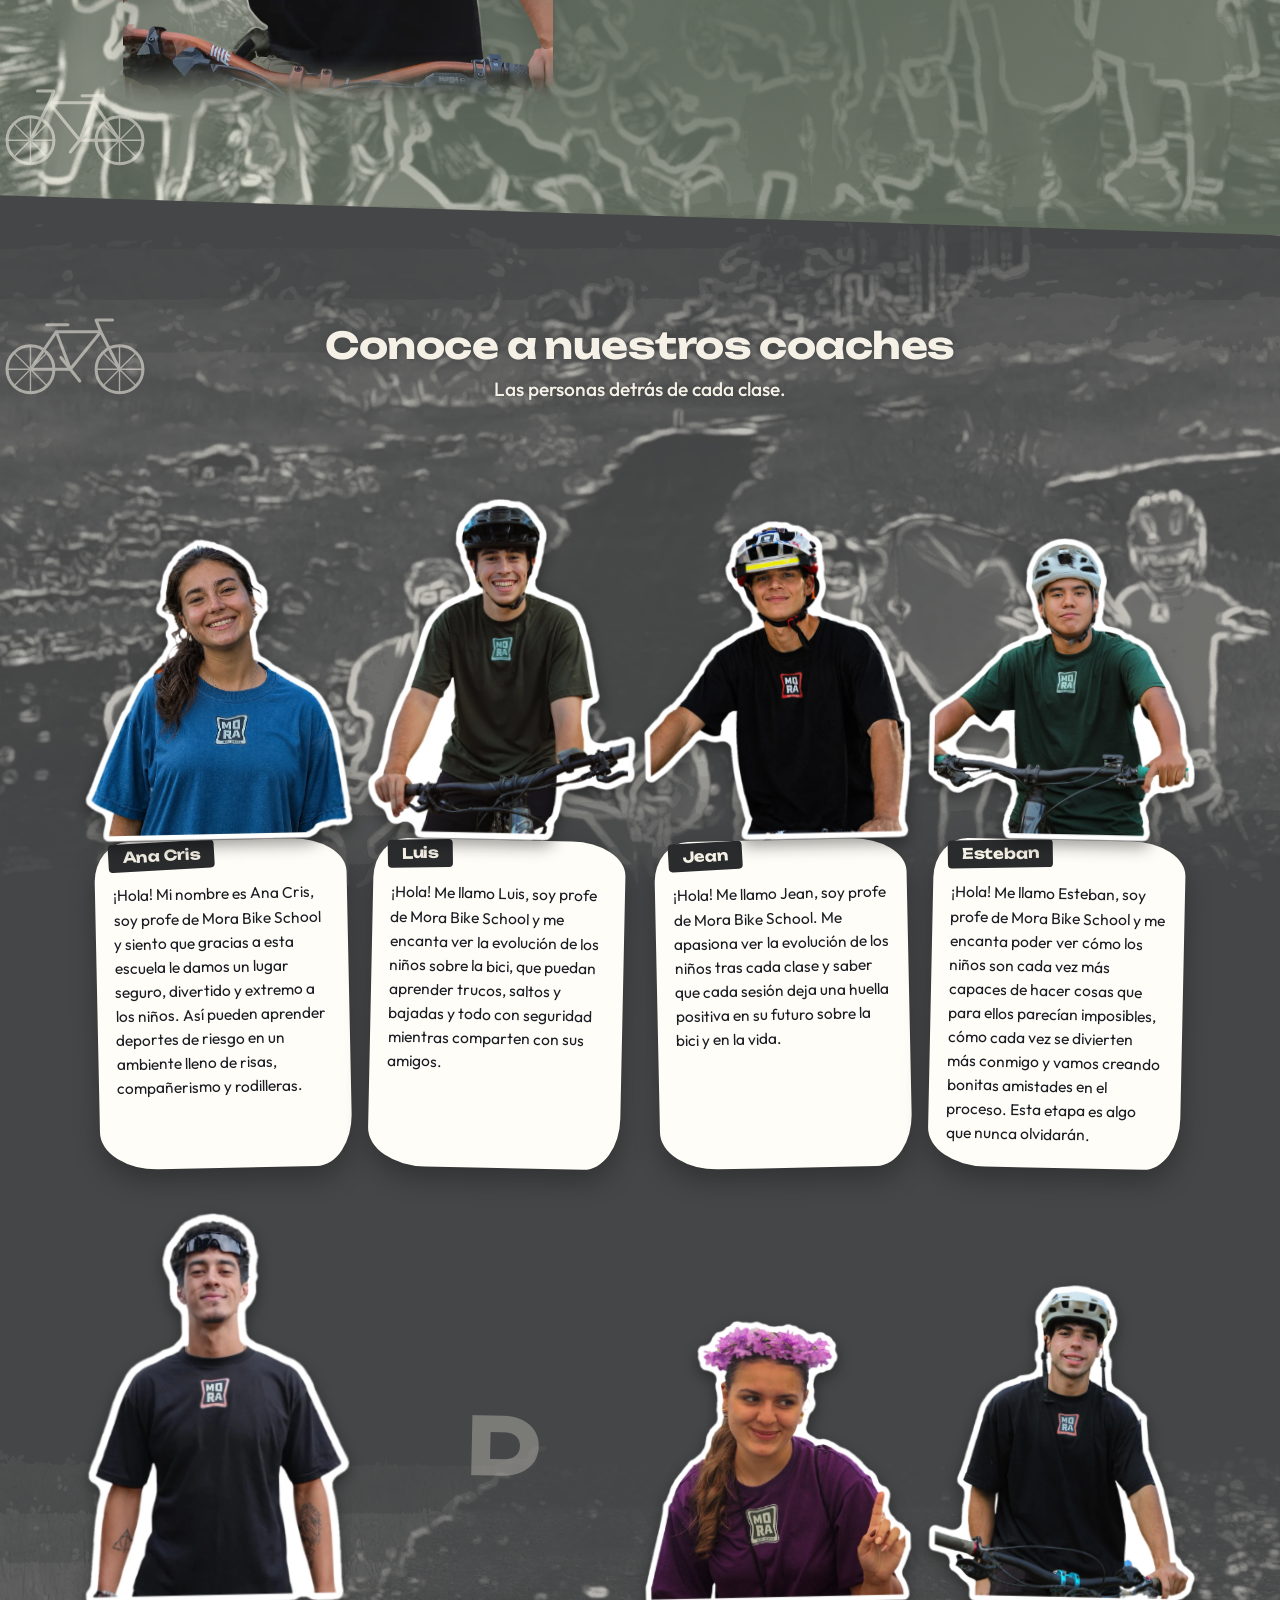
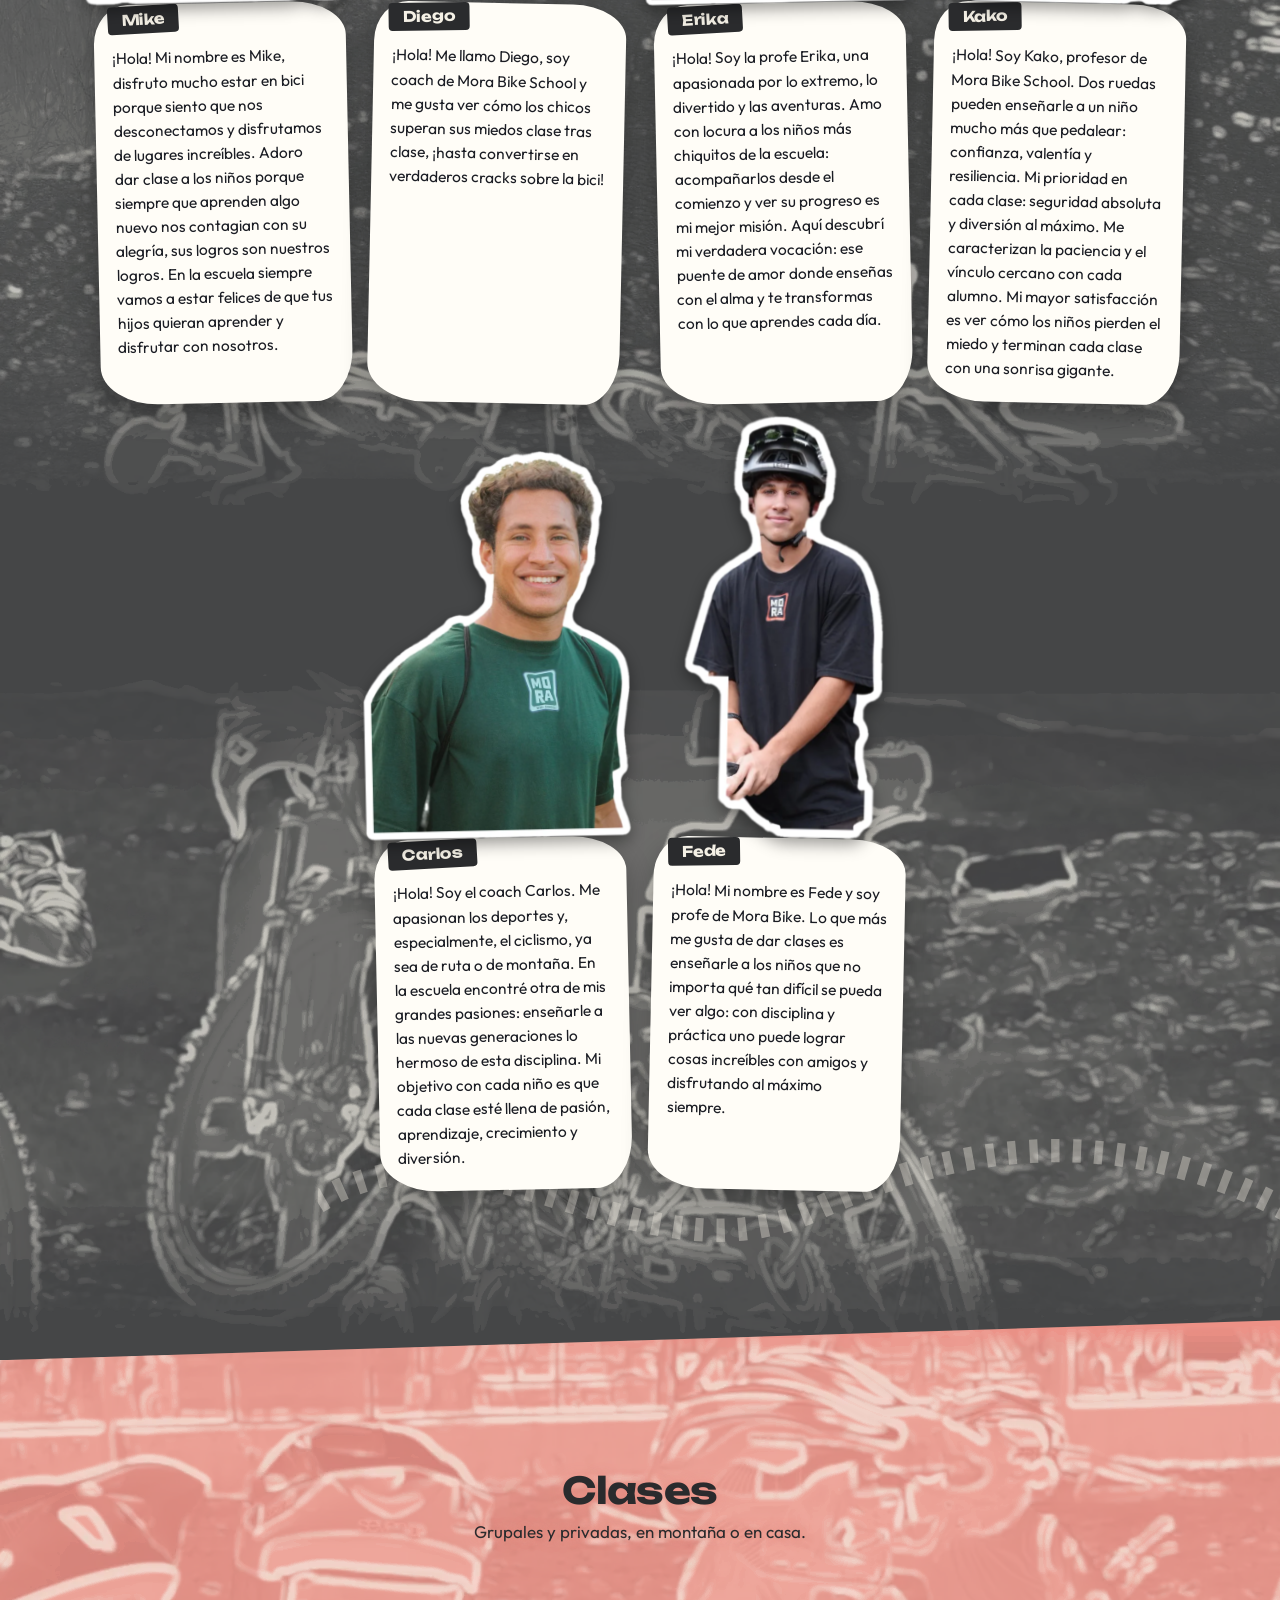
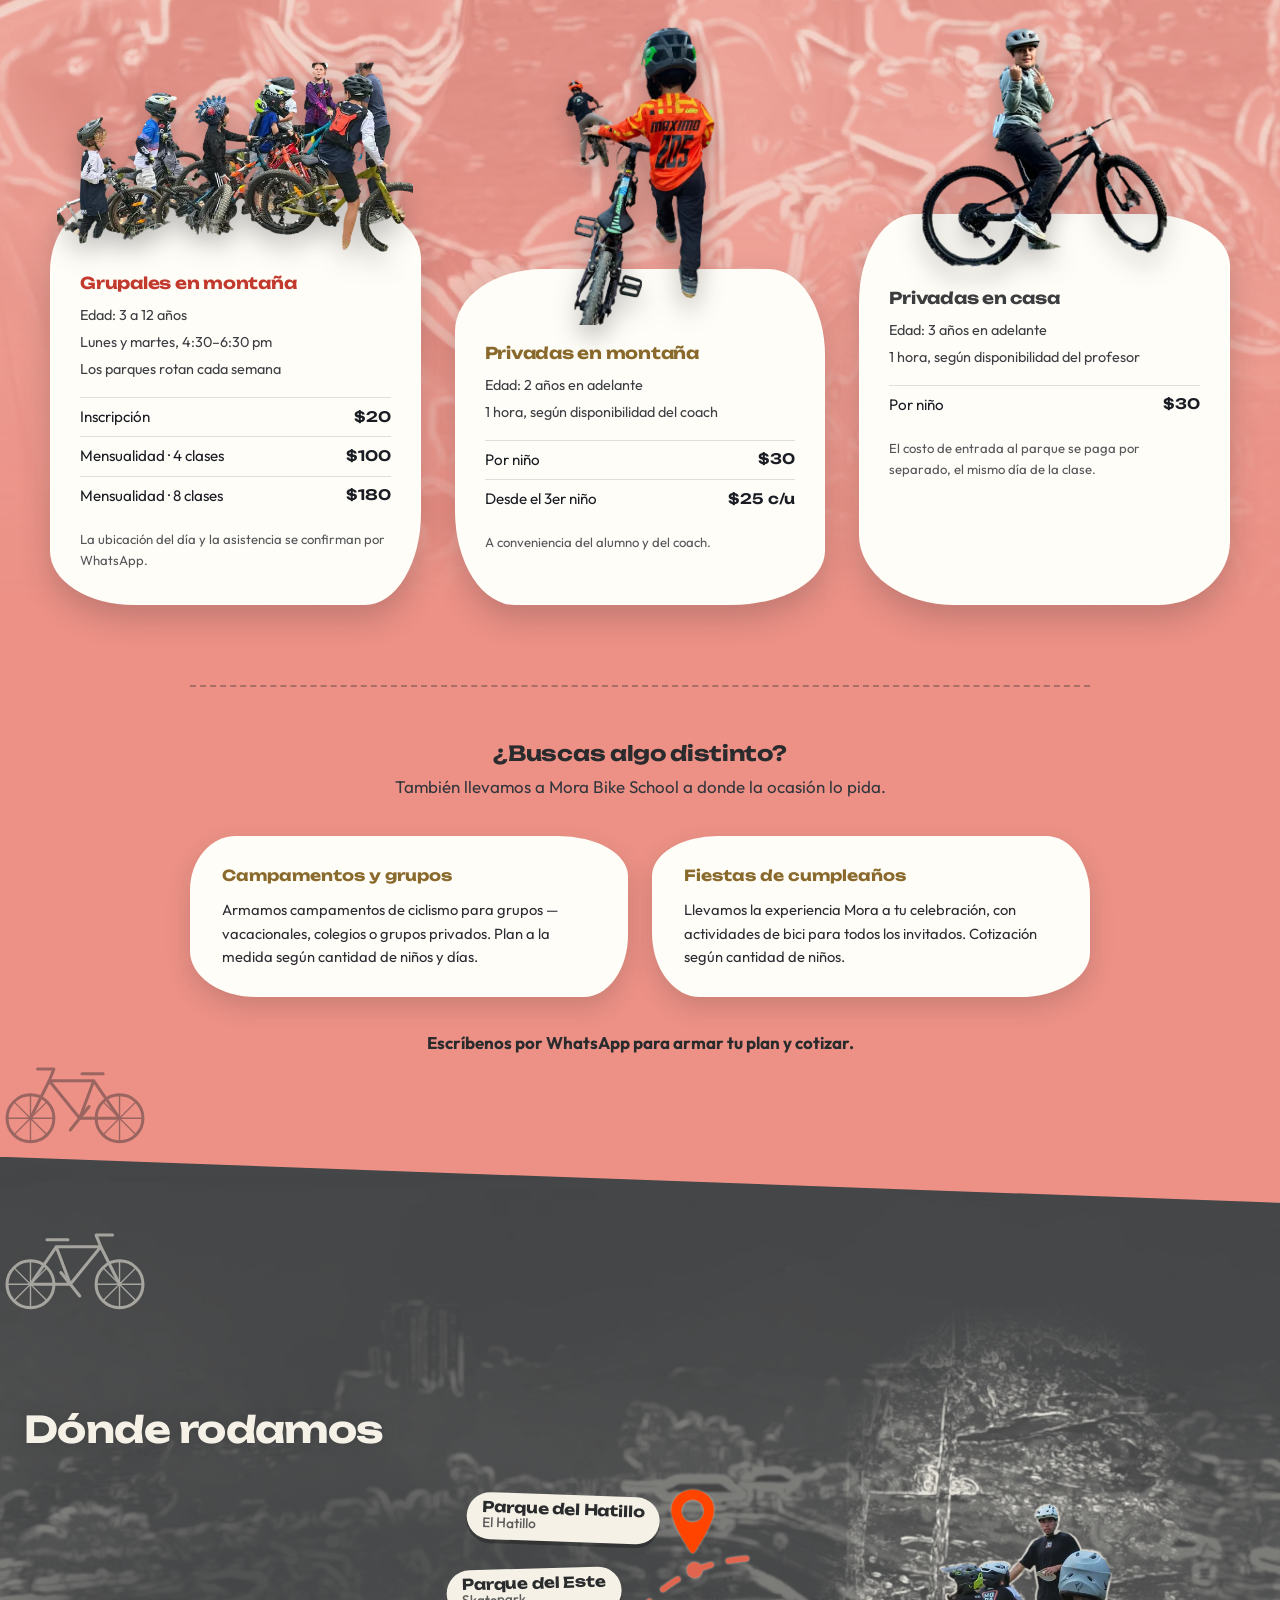
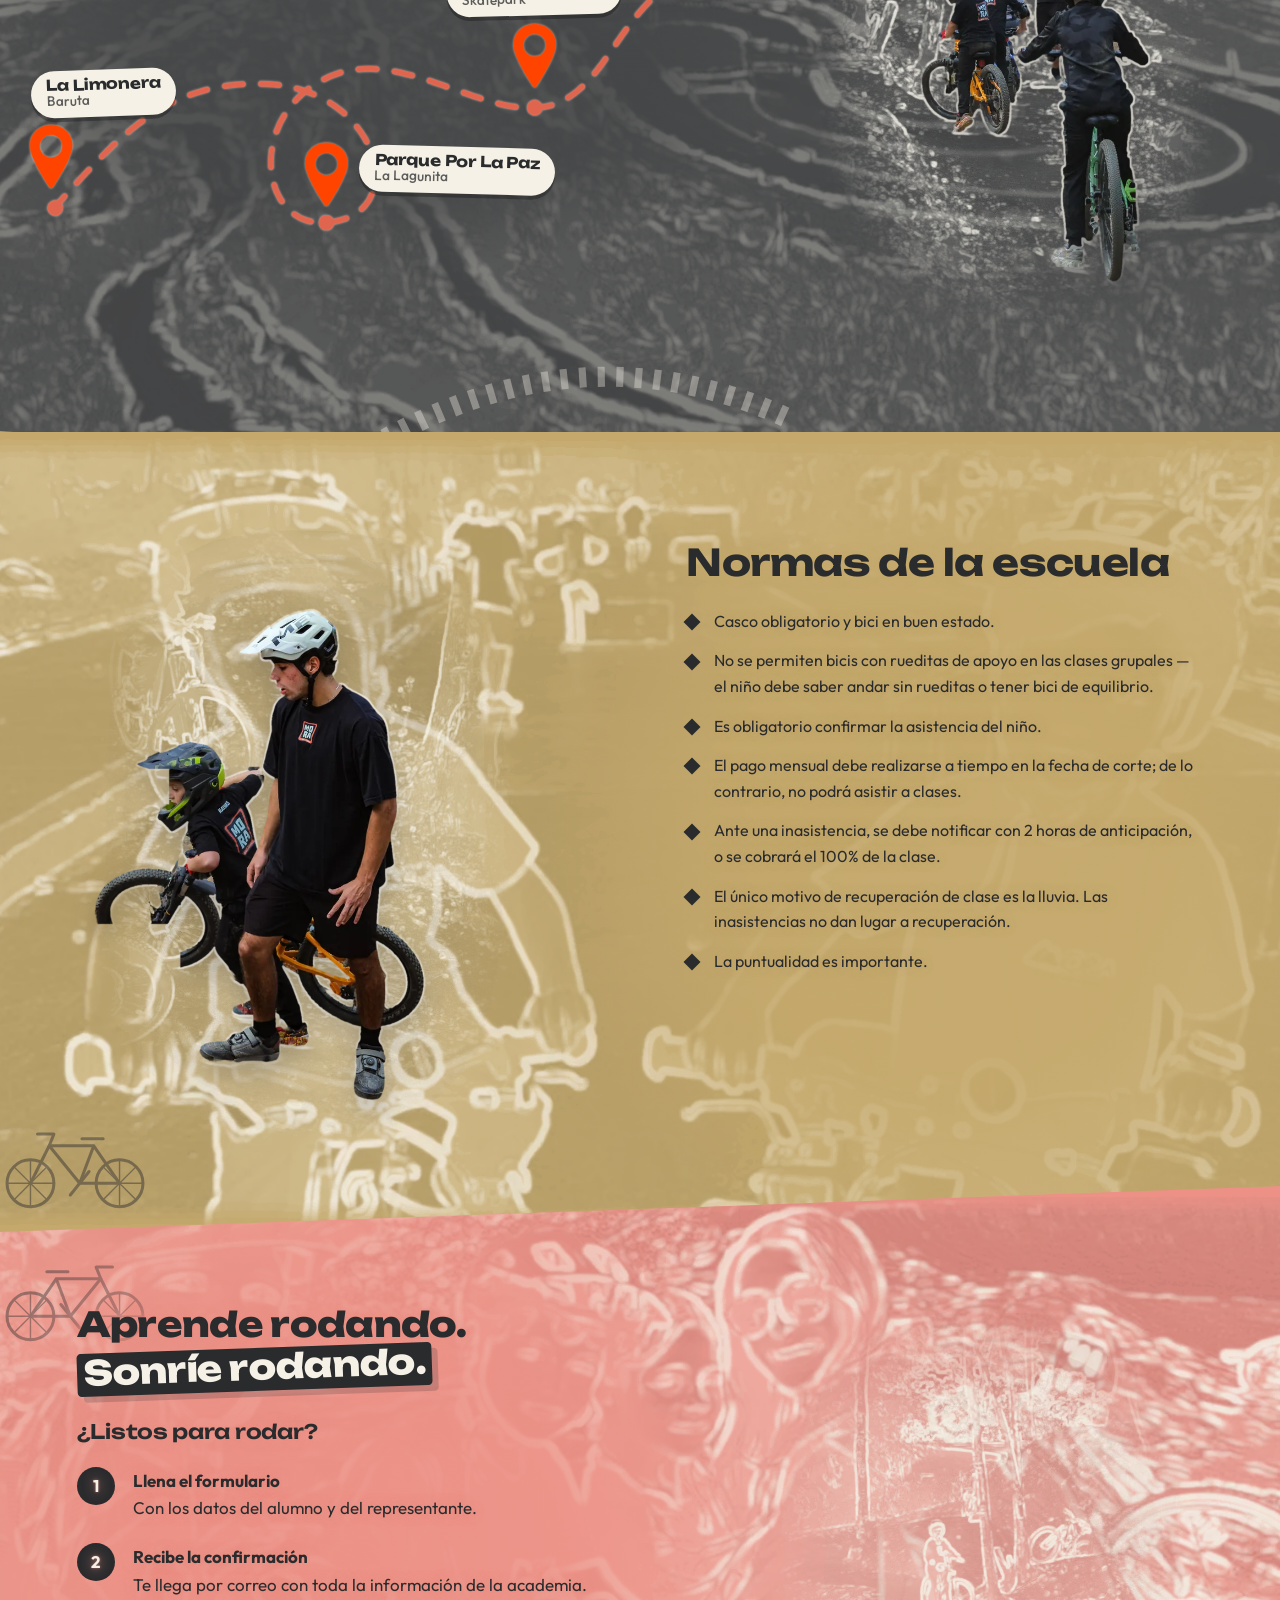
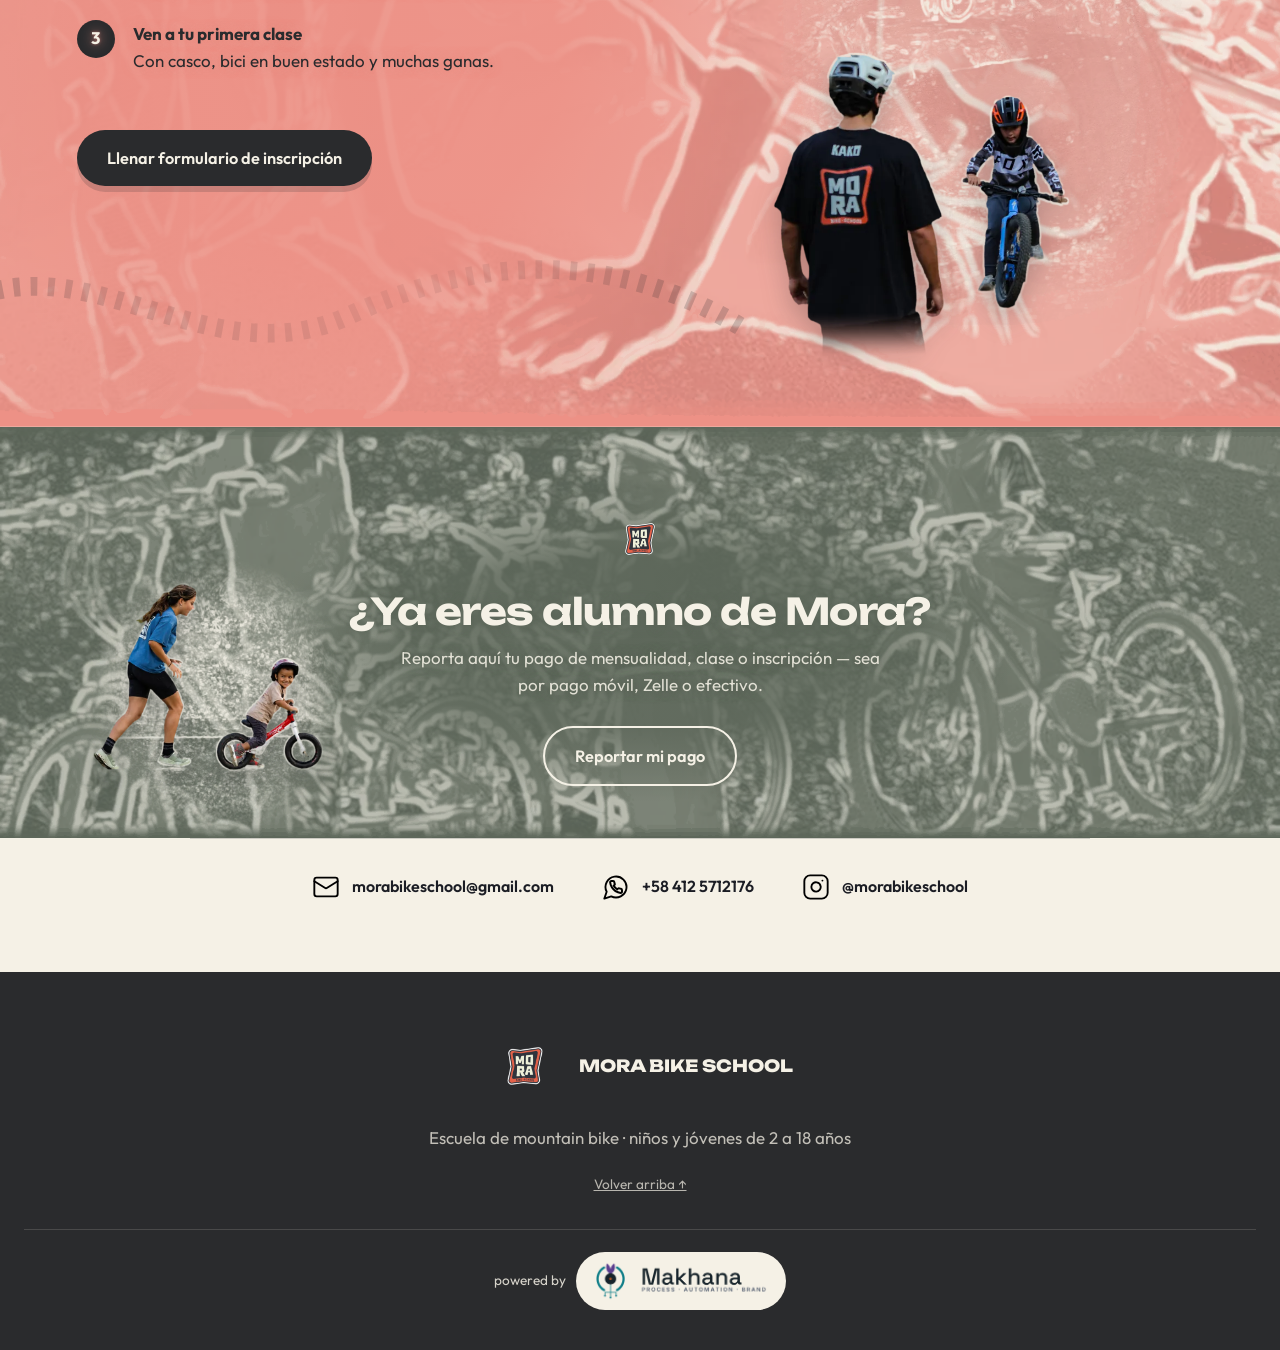
==== commit 1526acf8: "Add files via upload" ====
--- a/index.html
+++ b/index.html
@@ -8,8 +8,9 @@
 <link rel="icon" href="images/mora-logo.png">
 <link rel="preconnect" href="https://fonts.googleapis.com">
 <link rel="preconnect" href="https://fonts.gstatic.com" crossorigin>
-<link href="https://fonts.googleapis.com/css2?family=Archivo+Black&family=Archivo:wght@400;500;600;700&family=Bungee&display=swap" rel="stylesheet">
-<link rel="stylesheet" href="styles.css">
+<link href="https://fonts.googleapis.com/css2?family=Outfit:wght@400;500;600;700&family=Unbounded:wght@500;600;700;800&display=swap" rel="stylesheet">
+<link rel="stylesheet" href="styles.css?v=20261023">
+<link rel="stylesheet" href="styles-v6.css?v=20261103">
 </head>
 <body>
 
@@ -30,44 +31,51 @@
   </div>
 </header>
 
-<section class="hero">
-  <div class="hero__media">
-    <img src="images/clases-grupales.jpg" alt="Grupo de niños y coach de Mora Bike School rodando juntos en un sendero de montaña">
-  </div>
-  <div class="hero__panel">
-    <p class="hero__kicker">Escuela de mountain bike · niños y jóvenes de 2 a 18 años</p>
-    <h1 class="hero__title">Aprende<br>rodando.<br>Sonríe<br>rodando.</h1>
-    <p class="hero__lead">Enseñanza formativa, recreativa y progresiva del ciclismo de montaña — para que cada niño gane confianza a su propio ritmo, en la naturaleza.</p>
-    <a href="#inscribete" class="btn btn--coral">Inscribe a tu hijo</a>
-  </div>
-</section>
-
-<section class="nosotros" id="nosotros">
-  <div class="nosotros__text">
-    <h2>Sobre nosotros</h2>
-    <p>Somos una escuela de ciclismo para niños y adultos que garantiza la enseñanza y el desarrollo de este deporte a través de una práctica formativa y recreativa, consciente y progresiva.</p>
-    <p>Promovemos el ciclismo de manera integral, con el objetivo de potenciar el desarrollo deportivo de cada persona mediante actividades pensadas para su edad y su nivel — siempre entre montaña, tierra y buena compañía.</p>
-    <div class="firma">
-      <span class="firma__linea" aria-hidden="true"></span>
-      <span class="firma__nombre">Isabella Mora</span>
-      <span class="firma__cargo">Directora y Fundadora de Mora Bike School</span>
-    </div>
-  </div>
-  <div class="nosotros__media">
-    <img src="images/about-group.jpg" alt="Grupo de niños y coaches de Mora Bike School bajo un árbol">
-    <img src="images/isabella.jpg" alt="Isabella Mora, directora y fundadora de Mora Bike School, sonriendo sobre su bicicleta de montaña">
-  </div>
-</section>
-
-<section class="coaches" id="coaches">
+<section class="hero hero-v4 sec sec--gold">
+  <div class="deco" aria-hidden="true"><svg class="deco__tracks" viewBox="0 0 600 120" fill="none" stroke="currentColor" stroke-linecap="butt"><path d="M0 74C95 8 195 118 300 62S505 6 600 58" stroke-width="14" stroke-dasharray="5 8"/></svg><span class="deco__ride"><svg class="deco__bike" viewBox="0 0 64 40" fill="none" stroke="currentColor" stroke-width="1.3" stroke-linecap="round" stroke-linejoin="round"><g class="wheel"><circle cx="13" cy="27" r="10"/><path d="M13 17v20M3 27h20M6 20l14 14M20 20L6 34" stroke-width=".6"/></g><g class="wheel"><circle cx="51" cy="27" r="10"/><path d="M51 17v20M41 27h20M44 20l14 14M58 20L44 34" stroke-width=".6"/></g><path d="M13 27L24 11H43L51 27M13 27H30L24 11M30 27L43 11"/><path d="M20 8h9M43 11l-2-5h7"/><g class="wheel"><path d="M30 27l4 5M30 27l-4-5"/></g></svg></span></div>
+  <img class="band band--hero" src="images/escenas/hero-band.webp" alt="" aria-hidden="true">
+  <div class="hero-v4__inner">
+    <div class="hero-v4__text">
+      <p class="hero__kicker">Escuela de mountain bike · niños y jóvenes de 2 a 18 años</p>
+      <h1 class="ride-title"><span>Ride</span><span>for</span><span class="ride-title__fun">fun</span></h1>
+      <p class="hero__lead">Enseñanza formativa, recreativa y progresiva del ciclismo de montaña — para que cada niño gane confianza a su propio ritmo, en la naturaleza.</p>
+      <a href="#inscribete" class="btn btn--coral">Inscribe a tu hijo</a>
+    </div>
+    <div class="scene scene--hero"><img class="scene__ghost" src="images/escenas/hero-ghost.webp" alt="" aria-hidden="true"><img class="scene__cut" src="images/escenas/hero-cut.webp" alt="Niño con casco, gafas y equipo naranja sobre su bicicleta"></div>
+  </div>
+</section>
+
+<section class="nosotros nosotros-v4 sec sec--olive" id="nosotros">
+  <div class="deco deco--rtl" aria-hidden="true"><span class="deco__ride"><svg class="deco__bike" viewBox="0 0 64 40" fill="none" stroke="currentColor" stroke-width="1.3" stroke-linecap="round" stroke-linejoin="round"><g class="wheel"><circle cx="13" cy="27" r="10"/><path d="M13 17v20M3 27h20M6 20l14 14M20 20L6 34" stroke-width=".6"/></g><g class="wheel"><circle cx="51" cy="27" r="10"/><path d="M51 17v20M41 27h20M44 20l14 14M58 20L44 34" stroke-width=".6"/></g><path d="M13 27L24 11H43L51 27M13 27H30L24 11M30 27L43 11"/><path d="M20 8h9M43 11l-2-5h7"/><g class="wheel"><path d="M30 27l4 5M30 27l-4-5"/></g></svg></span></div>
+  <img class="band band--nosotros" src="images/escenas/nosotros-band.webp" alt="" aria-hidden="true">
+  <div class="nosotros__inner">
+    <div class="nosotros__text">
+      <h2>Sobre nosotros</h2>
+      <p>Somos una escuela de ciclismo para niños y adultos que garantiza la enseñanza y el desarrollo de este deporte a través de una práctica formativa y recreativa, consciente y progresiva.</p>
+      <p>Promovemos el ciclismo de manera integral, con el objetivo de potenciar el desarrollo deportivo de cada persona mediante actividades pensadas para su edad y su nivel — siempre entre montaña, tierra y buena compañía.</p>
+      <div class="firma">
+        <span class="firma__linea" aria-hidden="true"></span>
+        <span class="firma__nombre">Isabella Mora</span>
+        <span class="firma__cargo">Directora y Fundadora de Mora Bike School</span>
+      </div>
+    </div>
+    <div class="nosotros__media"><div class="scene scene--nosotros"><img class="scene__ghost" src="images/escenas/nosotros-ghost.webp" alt="" aria-hidden="true" loading="lazy"><img class="scene__cut" src="images/escenas/nosotros-cut.webp" alt="Isabella Mora, directora y fundadora de Mora Bike School, sobre su bicicleta de montaña" loading="lazy"></div></div>
+  </div>
+</section>
+
+<section class="coaches sec sec--navy" id="coaches">
+  <div class="deco" aria-hidden="true"><svg class="deco__tracks" viewBox="0 0 600 120" fill="none" stroke="currentColor" stroke-linecap="butt"><path d="M0 74C95 8 195 118 300 62S505 6 600 58" stroke-width="14" stroke-dasharray="5 8"/></svg><span class="deco__ride"><svg class="deco__bike" viewBox="0 0 64 40" fill="none" stroke="currentColor" stroke-width="1.3" stroke-linecap="round" stroke-linejoin="round"><g class="wheel"><circle cx="13" cy="27" r="10"/><path d="M13 17v20M3 27h20M6 20l14 14M20 20L6 34" stroke-width=".6"/></g><g class="wheel"><circle cx="51" cy="27" r="10"/><path d="M51 17v20M41 27h20M44 20l14 14M58 20L44 34" stroke-width=".6"/></g><path d="M13 27L24 11H43L51 27M13 27H30L24 11M30 27L43 11"/><path d="M20 8h9M43 11l-2-5h7"/><g class="wheel"><path d="M30 27l4 5M30 27l-4-5"/></g></svg></span></div>
+  <img class="band band--coaches band--coaches-top" src="images/escenas/coaches-top.webp" alt="" aria-hidden="true">
+  <img class="band band--coaches band--coaches-mid" src="images/escenas/coaches-mid.webp" alt="" aria-hidden="true">
+  <img class="band band--coaches band--coaches-bot" src="images/escenas/coaches-bot.webp" alt="" aria-hidden="true">
   <!--
     CÓMO MANTENER ESTA SECCIÓN (alta rotación de coaches)
     - Agregar un coach: copia un bloque <article class="coach"> completo, pégalo antes del último,
       y cambia el nombre, la inicial, el texto y el nombre del archivo de la foto.
     - Quitar un coach: borra su bloque <article class="coach"> completo.
-    - Foto: sube el archivo a la carpeta images/coaches/ con el nombre exacto que dice el src
-      (ej. images/coaches/kako.jpg, todo en minúsculas). Mientras no exista, se muestra la inicial.
-    - Foto ideal: vertical (4:5), rostro visible en el tercio superior, camiseta de Mora si se puede.
+    - Sticker: sube el recorte (WebP o PNG con fondo transparente) a la carpeta images/stickers/ con el nombre
+      exacto que dice el src (ej. images/stickers/kako.webp, todo en minúsculas). Mientras no exista, se muestra la inicial.
+    - Sticker ideal: persona de frente, recortada a la altura de la cintura, con borde blanco.
   -->
   <div class="coaches__inner">
     <h2 class="coaches__title">Conoce a nuestros coaches</h2>
@@ -77,8 +85,7 @@
       <article class="coach">
         <div class="coach__photo">
           <span class="coach__initial" aria-hidden="true">A</span>
-          <img src="images/coaches/ana-cris.jpg" alt="Ana Cris, coach de Mora Bike School" loading="lazy" onerror="this.remove()">
-          <img src="images/mora-logo.png" alt="" class="coach__badge" aria-hidden="true">
+          <img class="coach__sticker" src="images/stickers/ana-cris.webp" alt="Ana Cris, coach de Mora Bike School" loading="lazy" onerror="this.remove()">
         </div>
         <div class="coach__body">
           <h3 class="coach__name">Ana Cris</h3>
@@ -88,8 +95,7 @@
       <article class="coach">
         <div class="coach__photo">
           <span class="coach__initial" aria-hidden="true">L</span>
-          <img src="images/coaches/luis.jpg" alt="Luis, coach de Mora Bike School" loading="lazy" onerror="this.remove()">
-          <img src="images/mora-logo.png" alt="" class="coach__badge" aria-hidden="true">
+          <img class="coach__sticker" src="images/stickers/luis.webp" alt="Luis, coach de Mora Bike School" loading="lazy" onerror="this.remove()">
         </div>
         <div class="coach__body">
           <h3 class="coach__name">Luis</h3>
@@ -99,8 +105,7 @@
       <article class="coach">
         <div class="coach__photo">
           <span class="coach__initial" aria-hidden="true">J</span>
-          <img src="images/coaches/jean.jpg" alt="Jean, coach de Mora Bike School" loading="lazy" onerror="this.remove()">
-          <img src="images/mora-logo.png" alt="" class="coach__badge" aria-hidden="true">
+          <img class="coach__sticker" src="images/stickers/jean.webp" alt="Jean, coach de Mora Bike School" loading="lazy" onerror="this.remove()">
         </div>
         <div class="coach__body">
           <h3 class="coach__name">Jean</h3>
@@ -110,8 +115,7 @@
       <article class="coach">
         <div class="coach__photo">
           <span class="coach__initial" aria-hidden="true">E</span>
-          <img src="images/coaches/esteban.jpg" alt="Esteban, coach de Mora Bike School" loading="lazy" onerror="this.remove()">
-          <img src="images/mora-logo.png" alt="" class="coach__badge" aria-hidden="true">
+          <img class="coach__sticker" src="images/stickers/esteban.webp" alt="Esteban, coach de Mora Bike School" loading="lazy" onerror="this.remove()">
         </div>
         <div class="coach__body">
           <h3 class="coach__name">Esteban</h3>
@@ -121,8 +125,7 @@
       <article class="coach">
         <div class="coach__photo">
           <span class="coach__initial" aria-hidden="true">M</span>
-          <img src="images/coaches/mike.jpg" alt="Mike, coach de Mora Bike School" loading="lazy" onerror="this.remove()">
-          <img src="images/mora-logo.png" alt="" class="coach__badge" aria-hidden="true">
+          <img class="coach__sticker" src="images/stickers/mike.webp" alt="Mike, coach de Mora Bike School" loading="lazy" onerror="this.remove()">
         </div>
         <div class="coach__body">
           <h3 class="coach__name">Mike</h3>
@@ -132,8 +135,7 @@
       <article class="coach">
         <div class="coach__photo">
           <span class="coach__initial" aria-hidden="true">D</span>
-          <img src="images/coaches/diego.jpg" alt="Diego, coach de Mora Bike School" loading="lazy" onerror="this.remove()">
-          <img src="images/mora-logo.png" alt="" class="coach__badge" aria-hidden="true">
+          <img class="coach__sticker" src="images/stickers/diego.webp" alt="Diego, coach de Mora Bike School" loading="lazy" onerror="this.remove()">
         </div>
         <div class="coach__body">
           <h3 class="coach__name">Diego</h3>
@@ -143,8 +145,7 @@
       <article class="coach">
         <div class="coach__photo">
           <span class="coach__initial" aria-hidden="true">E</span>
-          <img src="images/coaches/erika.jpg" alt="Erika, coach de Mora Bike School" loading="lazy" onerror="this.remove()">
-          <img src="images/mora-logo.png" alt="" class="coach__badge" aria-hidden="true">
+          <img class="coach__sticker" src="images/stickers/erika.webp" alt="Erika, coach de Mora Bike School" loading="lazy" onerror="this.remove()">
         </div>
         <div class="coach__body">
           <h3 class="coach__name">Erika</h3>
@@ -154,8 +155,7 @@
       <article class="coach">
         <div class="coach__photo">
           <span class="coach__initial" aria-hidden="true">K</span>
-          <img src="images/coaches/kako.jpg" alt="Kako, coach de Mora Bike School" loading="lazy" onerror="this.remove()">
-          <img src="images/mora-logo.png" alt="" class="coach__badge" aria-hidden="true">
+          <img class="coach__sticker" src="images/stickers/kako.webp" alt="Kako, coach de Mora Bike School" loading="lazy" onerror="this.remove()">
         </div>
         <div class="coach__body">
           <h3 class="coach__name">Kako</h3>
@@ -165,8 +165,7 @@
       <article class="coach">
         <div class="coach__photo">
           <span class="coach__initial" aria-hidden="true">C</span>
-          <img src="images/coaches/carlos.jpg" alt="Carlos, coach de Mora Bike School" loading="lazy" onerror="this.remove()">
-          <img src="images/mora-logo.png" alt="" class="coach__badge" aria-hidden="true">
+          <img class="coach__sticker" src="images/stickers/carlos.webp" alt="Carlos, coach de Mora Bike School" loading="lazy" onerror="this.remove()">
         </div>
         <div class="coach__body">
           <h3 class="coach__name">Carlos</h3>
@@ -176,8 +175,7 @@
       <article class="coach">
         <div class="coach__photo">
           <span class="coach__initial" aria-hidden="true">F</span>
-          <img src="images/coaches/fede.jpg" alt="Fede, coach de Mora Bike School" loading="lazy" onerror="this.remove()">
-          <img src="images/mora-logo.png" alt="" class="coach__badge" aria-hidden="true">
+          <img class="coach__sticker" src="images/stickers/fede.webp" alt="Fede, coach de Mora Bike School" loading="lazy" onerror="this.remove()">
         </div>
         <div class="coach__body">
           <h3 class="coach__name">Fede</h3>
@@ -188,16 +186,15 @@
   </div>
 </section>
 
-<section class="clases" id="clases">
+<section class="clases sec sec--coral" id="clases">
+  <div class="deco deco--rtl" aria-hidden="true"><span class="deco__ride"><svg class="deco__bike" viewBox="0 0 64 40" fill="none" stroke="currentColor" stroke-width="1.3" stroke-linecap="round" stroke-linejoin="round"><g class="wheel"><circle cx="13" cy="27" r="10"/><path d="M13 17v20M3 27h20M6 20l14 14M20 20L6 34" stroke-width=".6"/></g><g class="wheel"><circle cx="51" cy="27" r="10"/><path d="M51 17v20M41 27h20M44 20l14 14M58 20L44 34" stroke-width=".6"/></g><path d="M13 27L24 11H43L51 27M13 27H30L24 11M30 27L43 11"/><path d="M20 8h9M43 11l-2-5h7"/><g class="wheel"><path d="M30 27l4 5M30 27l-4-5"/></g></svg></span></div>
+  <img class="band band--clases" src="images/escenas/clases-band.webp" alt="" aria-hidden="true">
   <h2 class="clases__title">Clases</h2>
   <p class="clases__sub">Grupales y privadas, en montaña o en casa.</p>
 
   <div class="clases__grid">
     <article class="clase-card clase-card--coral">
-      <div class="clase-card__imgwrap">
-        <img src="images/clases-grupo2.jpg" alt="Grupo de niños de Mora Bike School posando con sus bicicletas de montaña" class="clase-card__img">
-        <span class="price-sticker">Desde<br>$20</span>
-      </div>
+      <div class="clase-card__stage"><img class="clase-card__cut" src="images/cortes-cards/grupal-cut.webp" alt="Grupo de niños de Mora Bike School posando con sus bicicletas de montaña" loading="lazy"></div>
       <div class="clase-card__body">
         <h3>Grupales en montaña</h3>
         <ul class="clase-card__facts">
@@ -215,10 +212,7 @@
     </article>
 
     <article class="clase-card clase-card--gold">
-      <div class="clase-card__imgwrap">
-        <img src="images/clases-privadas.jpg" alt="Clase privada individual en un sendero de montaña" class="clase-card__img">
-        <span class="price-sticker price-sticker--gold">Desde<br>$25</span>
-      </div>
+      <div class="clase-card__stage"><img class="clase-card__cut" src="images/cortes-cards/privada-cut.webp" alt="Clase privada individual en un sendero de montaña" loading="lazy"></div>
       <div class="clase-card__body">
         <h3>Privadas en montaña</h3>
         <ul class="clase-card__facts">
@@ -234,10 +228,7 @@
     </article>
 
     <article class="clase-card clase-card--navy">
-      <div class="clase-card__imgwrap">
-        <img src="images/clases-privadas-alt.jpg" alt="Coach con un alumno preparando una clase privada en casa" class="clase-card__img">
-        <span class="price-sticker">Desde<br>$30</span>
-      </div>
+      <div class="clase-card__stage"><img class="clase-card__cut" src="images/cortes-cards/casa-cut.webp" alt="Coach con un alumno preparando una clase privada en casa" loading="lazy"></div>
       <div class="clase-card__body">
         <h3>Privadas en casa</h3>
         <ul class="clase-card__facts">
@@ -269,27 +260,26 @@
   </div>
 </section>
 
-<section class="ubicaciones" id="ubicaciones">
+<section class="ubicaciones sec sec--navy" id="ubicaciones">
+  <div class="deco" aria-hidden="true"><svg class="deco__tracks" viewBox="0 0 600 120" fill="none" stroke="currentColor" stroke-linecap="butt"><path d="M0 74C95 8 195 118 300 62S505 6 600 58" stroke-width="14" stroke-dasharray="5 8"/></svg><span class="deco__ride"><svg class="deco__bike" viewBox="0 0 64 40" fill="none" stroke="currentColor" stroke-width="1.3" stroke-linecap="round" stroke-linejoin="round"><g class="wheel"><circle cx="13" cy="27" r="10"/><path d="M13 17v20M3 27h20M6 20l14 14M20 20L6 34" stroke-width=".6"/></g><g class="wheel"><circle cx="51" cy="27" r="10"/><path d="M51 17v20M41 27h20M44 20l14 14M58 20L44 34" stroke-width=".6"/></g><path d="M13 27L24 11H43L51 27M13 27H30L24 11M30 27L43 11"/><path d="M20 8h9M43 11l-2-5h7"/><g class="wheel"><path d="M30 27l4 5M30 27l-4-5"/></g></svg></span></div>
+  <img class="band band--ubicaciones" src="images/escenas/ubicaciones-band.webp" alt="" aria-hidden="true">
   <div class="ubicaciones__inner">
-  <h2>Dónde rodamos</h2>
-  <p class="ubicaciones__sub">Rotamos entre estos parques semana a semana.</p>
-  <div class="ubicaciones__content">
-    <img src="images/route-map.png" alt="Mapa ilustrado de las cuatro ubicaciones donde Mora Bike School da clases" class="ubicaciones__map">
-    <ol class="ruta">
-      <li><span class="ruta__marker">1</span><div><strong>La Limonera</strong><br>Baruta</div></li>
-      <li><span class="ruta__marker">2</span><div><strong>Parque Por La Paz</strong><br>La Lagunita</div></li>
-      <li><span class="ruta__marker">3</span><div><strong>Parque del Este</strong><br>Skatepark</div></li>
-      <li><span class="ruta__marker">4</span><div><strong>Parque del Hatillo</strong><br>El Hatillo</div></li>
-    </ol>
-  </div>
-  <p class="ubicaciones__note">El costo de entrada de cada parque se cancela por separado, directamente en el parque.</p>
-  </div>
-</section>
-
-<section class="normas" id="normas">
-  <div class="normas__media">
-    <img src="images/trail-riders.jpg" alt="Dos alumnos rodando por un sendero boscoso">
-  </div>
+    <h2>Dónde rodamos</h2>
+    <div class="ruta-map">
+      <img src="images/route-map.png" alt="Mapa ilustrado de la ruta con los cuatro parques donde rueda Mora Bike School" class="ubicaciones__map">
+      <span class="pin-label pin-label--1"><b>La Limonera</b><small>Baruta</small></span>
+      <span class="pin-label pin-label--2"><b>Parque Por La Paz</b><small>La Lagunita</small></span>
+      <span class="pin-label pin-label--3"><b>Parque del Este</b><small>Skatepark</small></span>
+      <span class="pin-label pin-label--4"><b>Parque del Hatillo</b><small>El Hatillo</small></span>
+    </div>
+  </div>
+  <div class="scene scene--ubicaciones"><img class="scene__ghost" src="images/escenas/ubicaciones-ghost.webp" alt="" aria-hidden="true" loading="lazy"><img class="scene__cut" src="images/escenas/ubicaciones-cut.webp" alt="Un coach da indicaciones a un grupo de niños sobre sus bicicletas" loading="lazy"></div>
+</section>
+
+<section class="normas sec sec--gold" id="normas">
+  <div class="deco deco--rtl" aria-hidden="true"><span class="deco__ride"><svg class="deco__bike" viewBox="0 0 64 40" fill="none" stroke="currentColor" stroke-width="1.3" stroke-linecap="round" stroke-linejoin="round"><g class="wheel"><circle cx="13" cy="27" r="10"/><path d="M13 17v20M3 27h20M6 20l14 14M20 20L6 34" stroke-width=".6"/></g><g class="wheel"><circle cx="51" cy="27" r="10"/><path d="M51 17v20M41 27h20M44 20l14 14M58 20L44 34" stroke-width=".6"/></g><path d="M13 27L24 11H43L51 27M13 27H30L24 11M30 27L43 11"/><path d="M20 8h9M43 11l-2-5h7"/><g class="wheel"><path d="M30 27l4 5M30 27l-4-5"/></g></svg></span></div>
+  <img class="band band--normas" src="images/escenas/normas-band.webp" alt="" aria-hidden="true">
+  <div class="normas__media"><div class="scene scene--normas"><img class="scene__ghost" src="images/escenas/normas-ghost.webp" alt="" aria-hidden="true" loading="lazy"><img class="scene__cut" src="images/escenas/normas-cut.webp" alt="Un coach de pie junto a un niño con su bicicleta" loading="lazy"></div></div>
   <div class="normas__list">
     <h2>Normas de la escuela</h2>
     <ul>
@@ -304,8 +294,11 @@
   </div>
 </section>
 
-<section class="inscribete" id="inscribete">
+<section class="inscribete sec sec--coral" id="inscribete">
+  <div class="deco" aria-hidden="true"><svg class="deco__tracks" viewBox="0 0 600 120" fill="none" stroke="currentColor" stroke-linecap="butt"><path d="M0 74C95 8 195 118 300 62S505 6 600 58" stroke-width="14" stroke-dasharray="5 8"/></svg><span class="deco__ride"><svg class="deco__bike" viewBox="0 0 64 40" fill="none" stroke="currentColor" stroke-width="1.3" stroke-linecap="round" stroke-linejoin="round"><g class="wheel"><circle cx="13" cy="27" r="10"/><path d="M13 17v20M3 27h20M6 20l14 14M20 20L6 34" stroke-width=".6"/></g><g class="wheel"><circle cx="51" cy="27" r="10"/><path d="M51 17v20M41 27h20M44 20l14 14M58 20L44 34" stroke-width=".6"/></g><path d="M13 27L24 11H43L51 27M13 27H30L24 11M30 27L43 11"/><path d="M20 8h9M43 11l-2-5h7"/><g class="wheel"><path d="M30 27l4 5M30 27l-4-5"/></g></svg></span></div>
+  <img class="band band--inscribete" src="images/escenas/inscribete-band.webp" alt="" aria-hidden="true">
   <div class="inscribete__panel">
+    <p class="slogan"><span>Aprende rodando.</span><span class="slogan__hl">Sonríe rodando.</span></p>
     <h2>¿Listos para rodar?</h2>
     <ol class="pasos">
       <li><span class="pasos__num">1</span><div><strong>Llena el formulario</strong><br>Con los datos del alumno y del representante.</div></li>
@@ -316,12 +309,12 @@
       <a href="https://forms.gle/LzUUa29kGFEzpkx97" target="_blank" rel="noopener" class="btn btn--coral">Llenar formulario de inscripción</a>
     </div>
   </div>
-  <div class="inscribete__media">
-    <img src="images/inscribe-kid.jpg" alt="Niño con casco y bicicleta de montaña listo para su clase">
-  </div>
-</section>
-
-<section class="reporta-pago" id="reporta-pago">
+  <div class="inscribete__media"><div class="scene scene--inscribete"><img class="scene__ghost" src="images/escenas/inscribete-ghost.webp" alt="" aria-hidden="true" loading="lazy"><img class="scene__cut" src="images/escenas/inscribete-cut.webp" alt="Un coach de espaldas observa a un niño que baja en su bicicleta azul" loading="lazy"></div></div>
+</section>
+
+<section class="reporta-pago sec sec--olive" id="reporta-pago">
+  <img class="band band--reporta" src="images/escenas/reporta-band.webp" alt="" aria-hidden="true">
+  <div class="scene scene--reporta"><img class="scene__ghost" src="images/escenas/reporta-ghost.webp" alt="" aria-hidden="true" loading="lazy"><img class="scene__cut" src="images/escenas/reporta-cut.webp" alt="Una coach corre junto a un niño que avanza en su bici de equilibrio" loading="lazy"></div>
   <img src="images/mora-logo.png" alt="Mora Bike School" class="reporta-pago__logo">
   <h2>¿Ya eres alumno de Mora?</h2>
   <p>Reporta aquí tu pago de mensualidad, clase o inscripción — sea por pago móvil, Zelle o efectivo.</p>
@@ -333,19 +326,19 @@
   <ul class="contacto__lista">
     <li>
       <a href="mailto:morabikeschool@gmail.com" aria-label="Correo: morabikeschool@gmail.com">
-        <svg viewBox="0 0 24 24" aria-hidden="true" focusable="false"><rect x="2" y="4" width="20" height="16" rx="2"/><path d="m22 7-8.97 5.7a1.94 1.94 0 0 1-2.06 0L2 7"/></svg>
+        <svg viewBox="0 0 24 24" width="28" height="28" fill="none" stroke="#000" stroke-width="1.6" stroke-linecap="round" stroke-linejoin="round" aria-hidden="true" focusable="false"><rect x="2" y="4" width="20" height="16" rx="2"/><path d="m22 7-8.97 5.7a1.94 1.94 0 0 1-2.06 0L2 7"/></svg>
         <span>morabikeschool@gmail.com</span>
       </a>
     </li>
     <li>
       <a href="https://wa.me/584125712176" target="_blank" rel="noopener" aria-label="WhatsApp: +58 412 5712176">
-        <svg viewBox="0 0 24 24" aria-hidden="true" focusable="false"><path d="M7.9 20A9 9 0 1 0 4 16.1L2 22Z"/><g transform="translate(5.9 5.9) scale(.51)"><path stroke-width="3.4" d="M22 16.92v3a2 2 0 0 1-2.18 2 19.79 19.79 0 0 1-8.63-3.07 19.5 19.5 0 0 1-6-6 19.79 19.79 0 0 1-3.07-8.67A2 2 0 0 1 4.11 2h3a2 2 0 0 1 2 1.72 12.84 12.84 0 0 0 .7 2.81 2 2 0 0 1-.45 2.11L8.09 9.91a16 16 0 0 0 6 6l1.27-1.27a2 2 0 0 1 2.11-.45 12.84 12.84 0 0 0 2.81.7A2 2 0 0 1 22 16.92z"/></g></svg>
+        <svg viewBox="0 0 24 24" width="28" height="28" fill="none" stroke="#000" stroke-width="1.6" stroke-linecap="round" stroke-linejoin="round" aria-hidden="true" focusable="false"><path d="M7.9 20A9 9 0 1 0 4 16.1L2 22Z"/><g transform="translate(5.9 5.9) scale(.51)"><path stroke-width="3.4" d="M22 16.92v3a2 2 0 0 1-2.18 2 19.79 19.79 0 0 1-8.63-3.07 19.5 19.5 0 0 1-6-6 19.79 19.79 0 0 1-3.07-8.67A2 2 0 0 1 4.11 2h3a2 2 0 0 1 2 1.72 12.84 12.84 0 0 0 .7 2.81 2 2 0 0 1-.45 2.11L8.09 9.91a16 16 0 0 0 6 6l1.27-1.27a2 2 0 0 1 2.11-.45 12.84 12.84 0 0 0 2.81.7A2 2 0 0 1 22 16.92z"/></g></svg>
         <span>+58 412 5712176</span>
       </a>
     </li>
     <li>
       <a href="https://www.instagram.com/morabikeschool/" target="_blank" rel="noopener" aria-label="Instagram: @morabikeschool">
-        <svg viewBox="0 0 24 24" aria-hidden="true" focusable="false"><rect x="2" y="2" width="20" height="20" rx="5" ry="5"/><path d="M16 11.37A4 4 0 1 1 12.63 8 4 4 0 0 1 16 11.37z"/><line x1="17.5" y1="6.5" x2="17.51" y2="6.5"/></svg>
+        <svg viewBox="0 0 24 24" width="28" height="28" fill="none" stroke="#000" stroke-width="1.6" stroke-linecap="round" stroke-linejoin="round" aria-hidden="true" focusable="false"><rect x="2" y="2" width="20" height="20" rx="5" ry="5"/><path d="M16 11.37A4 4 0 1 1 12.63 8 4 4 0 0 1 16 11.37z"/><line x1="17.5" y1="6.5" x2="17.51" y2="6.5"/></svg>
         <span>@morabikeschool</span>
       </a>
     </li>
@@ -363,10 +356,24 @@
   <div class="footer__powered">
     <span>powered by</span>
     <!-- Logo de Makhana: subir el archivo como images/makhana-logo.png. Mientras no exista, se muestra el nombre en texto. -->
-    <img src="images/makhana-logo.png" alt="Makhana" class="footer__powered-logo" onerror="this.remove()">
+    <img src="images/makhana-logo.png" alt="Makhana" class="footer__powered-logo" width="174" height="40" onerror="this.remove()">
     <strong class="footer__powered-name">Makhana</strong>
   </div>
 </footer>
 
+
+
+<script>
+(function(){
+  var secs=[].slice.call(document.querySelectorAll('.sec'));
+  if(!('IntersectionObserver' in window)){ secs.forEach(function(s){ s.classList.add('seen','on'); }); return; }
+  var io=new IntersectionObserver(function(es){
+    es.forEach(function(e){
+      if(e.isIntersecting){ e.target.classList.add('seen','on'); } else { e.target.classList.remove('on'); }
+    });
+  },{threshold:.12});
+  secs.forEach(function(s){ io.observe(s); });
+})();
+</script>
 </body>
 </html>
--- a/styles-v6.css
+++ b/styles-v6.css
@@ -0,0 +1,460 @@
+/* =========================================================
+   MORA · versión 5 — flow, frescura, juego y más color
+   - Base crema; navy, oliva y dorado se alternan por sección y
+     solo aparecen en contornos y sombras de la foto (50% / 40%
+     de saturación), más un tinte muy leve en la base.
+   - Cada sección: una foto "fantasma" + el recorte de esa MISMA
+     foto, que salta de ella con una leve flotación.
+   - Huellas de rueda (secciones alternas) y una bici de líneas
+     simples que cruza cada sección, ambas muy tenues.
+   - Tipografía: Unbounded (títulos) + Outfit (textos).
+   Se carga DESPUÉS de styles.css y solo sobreescribe lo necesario.
+   ========================================================= */
+
+:root{
+  --display:"Unbounded","Outfit",system-ui,sans-serif;
+  --hero-font:"Unbounded","Outfit",system-ui,sans-serif;
+  --body:"Outfit",system-ui,-apple-system,sans-serif;
+  /* crema con 10% de cada color de sección */
+  --tint-gold:#E5D8BC; --tint-olive:#D5D4C9; --tint-navy:#D7D4CB;
+  --paper:#FFFDF7;
+}
+body{ font-size:1.06rem; line-height:1.6; background:var(--cream); color:#2B2D33; }
+h1,h2,h3{ font-weight:700; letter-spacing:-.015em; }
+
+/* ---------- base de secciones ---------- */
+.sec{ position:relative; isolation:isolate; overflow:hidden; color:#2B2D33; }
+.sec--gold{ --c:var(--gold);  background:var(--tint-gold); }
+.sec--olive{ --c:var(--olive); background:var(--tint-olive); }
+.sec--navy{ --c:var(--navy);  background:var(--tint-navy); }
+.sec > *:not(.deco):not(.scene):not(.band){ position:relative; z-index:2; }
+
+/* títulos de sección */
+.nosotros__text h2, .coaches__title, .clases__title, .ubicaciones h2, .normas__list h2,
+.inscribete__panel h2, .reporta-pago h2{
+  font-size:clamp(1.6rem, 3vw, 2.3rem); font-weight:700; color:var(--navy-2); line-height:1.12;
+}
+
+/* ---------- botones: píldoras ---------- */
+.btn{
+  font-family:var(--body); font-weight:600; font-size:1.02rem; letter-spacing:0; text-transform:none;
+  border:0; border-radius:999px; padding:15px 30px;
+  box-shadow:0 6px 0 rgba(42,43,45,.18);
+  transition:transform .15s ease, box-shadow .15s ease;
+}
+.btn:hover{ transform:translateY(-2px); box-shadow:0 8px 0 rgba(42,43,45,.18); }
+.btn--coral{ background:var(--coral); color:var(--cream); }
+.btn--coral:hover{ background:var(--coral-dark); }
+.btn--outline-navy{ background:transparent; color:var(--navy-2); border:2px solid var(--navy-2); box-shadow:none; }
+.btn--outline-navy:hover{ background:var(--navy-2); color:var(--cream); box-shadow:none; }
+
+/* ---------- navegación clara ---------- */
+.nav{ background:rgba(245,241,230,.92); -webkit-backdrop-filter:blur(10px); backdrop-filter:blur(10px); border-bottom:3px solid var(--coral); }
+.nav__wordmark{ color:var(--navy-2); font-size:.92rem; letter-spacing:0; line-height:1.2; font-weight:800; }
+.nav__links a{ color:var(--navy-2); font-weight:500; }
+.nav__links a:hover{ color:var(--coral-dark); }
+.nav__cta{ background:var(--coral); color:var(--cream) !important; border-radius:999px; padding:10px 20px; font-weight:600; }
+.nav__links a.nav__cta:hover{ color:var(--cream); background:var(--coral-dark); }
+
+/* ---------- escena: foto fantasma + recorte de la MISMA foto ---------- */
+.scene{ position:relative; width:var(--w,440px); max-width:100%; aspect-ratio:var(--ar, 800 / 1201); z-index:1; }
+.scene__ghost, .scene__cut{
+  position:absolute; inset:0; width:100%; height:100%; max-width:none;
+  object-fit:cover; object-position:var(--op, 50% 50%);
+  pointer-events:none; user-select:none;
+}
+.scene--clases .scene__ghost, .scene--ubicaciones .scene__ghost, .scene--reporta .scene__ghost{
+  -webkit-mask-image:radial-gradient(closest-side, #000 60%, transparent 100%);
+          mask-image:radial-gradient(closest-side, #000 60%, transparent 100%);
+}
+.scene__cut{
+  filter:drop-shadow(0 12px 12px rgba(42,43,45,.26));
+  animation:cutFloat 6s ease-in-out infinite;
+}
+@keyframes cutFloat{
+  0%,100%{ transform:translateY(0) rotate(0deg); }
+  50%{ transform:translateY(-9px) rotate(.6deg); }
+}
+
+/* ---------- foto de fondo a todo el ancho ---------- */
+.band{ position:absolute; left:0; top:0; width:100%; height:100%; object-fit:cover; z-index:0; pointer-events:none; user-select:none; max-width:none; }
+.band--clases{ height:780px; }
+.band--coaches{ height:auto; object-fit:fill; }
+.band--coaches-top{ top:0; }
+.band--coaches-mid{ top:44%; }
+.band--coaches-bot{ top:auto; bottom:0; }
+@media (max-width: 900px){ .band--coaches{ height:520px; object-fit:cover; } }
+
+/* velo y halo crema detrás de los textos para que se lean sobre la foto */
+.hero-v4__text, .nosotros__text, .normas__list, .inscribete__panel{ isolation:isolate; }
+.hero-v4__text::before, .nosotros__text::before, .normas__list::before, .inscribete__panel::before{
+  content:""; position:absolute; inset:-50px -70px; z-index:-1; pointer-events:none;
+  background:radial-gradient(closest-side, rgba(245,241,230,.82) 55%, rgba(245,241,230,0));
+}
+.hero-v4__text, .nosotros__text, .normas__list, .inscribete__panel,
+.clases__title, .clases__sub, .coaches__title, .coaches__sub, .ubicaciones h2, .ubicaciones__sub, .ubicaciones__note, .reporta-pago > h2, .reporta-pago > p{
+  text-shadow:0 0 14px rgba(245,241,230,.9), 0 0 3px rgba(245,241,230,.75);
+}
+
+/* las cintas de color no llevan halo */
+.ride-title .ride-title__fun, .slogan .slogan__hl, .btn, .nav__cta{ text-shadow:none; }
+/* resplandores suaves de color (coral y dorado) para dar vida a las secciones oliva y navy */
+.sec--gold::after, .sec--olive::after, .sec--navy::after{ content:""; position:absolute; inset:0; z-index:0; pointer-events:none; }
+.sec--gold::after{ background:radial-gradient(50% 60% at 100% 100%, rgba(233,81,71,.14), transparent 70%); }
+.sec--olive::after{ background:radial-gradient(60% 70% at 6% 100%, rgba(233,81,71,.22), transparent 70%), radial-gradient(50% 60% at 96% 0%, rgba(177,139,56,.26), transparent 70%); }
+.sec--navy::after{ background:radial-gradient(60% 70% at 4% 0%, rgba(177,139,56,.28), transparent 70%), radial-gradient(55% 65% at 100% 100%, rgba(233,81,71,.20), transparent 70%); }
+
+/* velo detrás de los bloques centrados */
+.ubicaciones::before, .reporta-pago::before{
+  content:""; position:absolute; left:50%; z-index:1; pointer-events:none; transform:translate(-50%,-50%);
+  background:radial-gradient(closest-side, rgba(245,241,230,.80) 55%, rgba(245,241,230,0));
+}
+.ubicaciones::before{ top:50%; width:min(1200px,96%); height:70%; }
+.reporta-pago::before{ top:52%; width:min(760px,96%); height:78%; }
+
+/* ---------- decoración tenue: huellas + bici ---------- */
+.deco{ position:absolute; inset:0; z-index:1; pointer-events:none; overflow:hidden; color:var(--coral); }
+.deco__tracks{
+  position:absolute; width:min(92vw,1000px); height:auto;
+  opacity:0; clip-path:inset(0 100% 0 0);
+  transition:clip-path 3.6s cubic-bezier(.3,.6,.2,1), opacity 1.6s ease;
+}
+.sec.seen .deco__tracks{ opacity:.34; clip-path:inset(0 0 0 0); }
+.deco__ride{
+  position:absolute; left:0; top:var(--by,10%); width:150px; opacity:.55;
+  animation:rideLtr 28s linear -7s infinite; animation-play-state:paused;
+}
+.deco__bike{
+  display:block; width:100%; height:auto; overflow:visible;
+  animation:bob 4.2s ease-in-out infinite; animation-play-state:paused;
+}
+.deco__bike .wheel{
+  transform-box:fill-box; transform-origin:center;
+  animation:spin 1.3s linear infinite; animation-play-state:paused;
+}
+.sec.on .deco__ride, .sec.on .deco__bike, .sec.on .deco__bike .wheel{ animation-play-state:running; }
+.deco--rtl .deco__ride{ animation-name:rideRtl; }
+.deco--rtl .deco__bike{ scale:-1 1; }
+@keyframes rideLtr{ from{ transform:translateX(-30vw); } to{ transform:translateX(115vw); } }
+@keyframes rideRtl{ from{ transform:translateX(115vw); } to{ transform:translateX(-30vw); } }
+@keyframes bob{ 0%,100%{ transform:translateY(0) rotate(-1.5deg); } 50%{ transform:translateY(-12px) rotate(1.5deg); } }
+@keyframes spin{ to{ transform:rotate(360deg); } }
+
+@media (prefers-reduced-motion: reduce){
+  .scene__cut, .deco__ride, .deco__bike, .deco__bike .wheel{ animation:none; }
+  .deco__ride{ left:62%; }
+  .deco__tracks{ transition:none; clip-path:none; opacity:.22; }
+}
+
+/* ---------- INICIO · dorado ---------- */
+.hero{ display:block; min-height:0; background:var(--tint-gold); }
+.hero-v4__inner{
+  max-width:1280px; margin:0 auto; padding:64px 24px 120px;
+  display:grid; grid-template-columns:minmax(0,1fr) minmax(0,1fr); gap:24px; align-items:center;
+  min-height:min(88vh, 780px);
+}
+.hero-v4__text{ max-width:560px; }
+.hero__kicker{
+  font-family:var(--body); font-weight:600; font-size:.82rem; letter-spacing:.14em; text-transform:uppercase;
+  color:var(--navy); opacity:.8; margin-bottom:22px;
+}
+.ride-title{
+  font-family:var(--hero-font); font-weight:800; line-height:.98; letter-spacing:-.03em;
+  font-size:clamp(3.1rem, 6.4vw, 5.3rem); color:var(--navy-2); margin:0 0 28px; text-transform:none;
+}
+.ride-title span{ display:block; }
+.ride-title .ride-title__fun{
+  display:inline-block; background:var(--coral); color:var(--cream);
+  padding:.04em .22em .12em; margin-top:.1em; transform:rotate(-3deg);
+  box-shadow:7px 7px 0 rgba(42,43,45,.22); border-radius:.12em;
+}
+.hero__lead{ font-size:1.18rem; max-width:440px; color:#2B2D33; margin-bottom:30px; }
+.hero .scene{ --w:min(470px,100%); --ar:800 / 1201; justify-self:end; margin-right:2%; }
+.hero .deco__tracks{ left:-4%; bottom:5%; width:min(62vw,760px); transform:rotate(-5deg); }
+.hero .deco__ride{ --by:8%; }
+
+/* ---------- SOBRE NOSOTROS · oliva ---------- */
+.nosotros-v4{
+  max-width:none; margin:-46px 0 0; padding:0; display:block;
+  background:var(--tint-olive); position:relative; z-index:1;
+  clip-path:polygon(0 46px, 100% 0, 100% 100%, 0 100%);
+}
+.nosotros-v4::before{ display:none; }
+.nosotros__inner{
+  max-width:1200px; margin:0 auto; padding:160px 24px 130px;
+  display:grid; grid-template-columns:1fr 1fr; gap:56px; align-items:center;
+}
+.nosotros-v4 .nosotros__text{ order:2; }
+.nosotros-v4 .nosotros__media{ order:1; display:flex; justify-content:center; }
+.nosotros-v4 .nosotros__text p{ color:#2B2D33; font-size:1.08rem; }
+.nosotros-v4 .firma__linea{ background:var(--coral); border-radius:99px; }
+.nosotros-v4 .firma__nombre{ color:var(--navy-2); font-size:1.05rem; }
+.nosotros-v4 .firma__cargo{ color:#4A4D55; }
+.nosotros-v4 .scene{ --w:min(430px,100%); --ar:800 / 1099; }
+.nosotros-v4 .deco__ride{ --by:82%; }
+
+/* ---------- COACHES · navy (aquí van los stickers con borde) ---------- */
+.coaches{ background:var(--tint-navy); color:#2B2D33; padding-top:130px; }
+
+.coaches__title{ color:var(--navy-2); }
+.coaches__sub{ color:#4A4D55; font-weight:500; margin-bottom:120px; }
+.coaches__grid{ gap:120px 28px; }
+.coach{ background:var(--paper); box-shadow:6px 6px 0 rgba(60,61,63,.16); border-radius:10px; }
+.coach .coach__photo{ overflow:visible; background:var(--coral); border-radius:10px 10px 0 0; }
+.coach:nth-child(3n+2) .coach__photo{ background:var(--gold); }
+.coach:nth-child(3n+3) .coach__photo{ background:var(--olive); }
+.coach .coach__photo::before{ display:none; }
+.coach__initial{ font-size:5rem; font-weight:800; }
+.coach .coach__photo > img.coach__sticker{
+  position:absolute; inset:auto; left:50%; bottom:0;
+  width:auto; height:auto; max-width:106%; max-height:134%;
+  object-fit:contain; object-position:center bottom;
+  transform:translateX(-50%);
+  filter:drop-shadow(0 6px 8px rgba(0,0,0,.4));
+  z-index:2;
+}
+.coach__name{ background:var(--navy-2); font-size:.92rem; font-weight:700; border-radius:4px; }
+.coach__body p{ font-size:.97rem; }
+.coaches .deco__ride{ --by:4%; }
+.coaches .deco__tracks{ right:-3%; bottom:2%; transform:rotate(3deg); }
+
+/* ---------- CLASES · dorado ---------- */
+.clases{ background:var(--tint-gold); color:#2B2D33; padding:170px 24px 170px; }
+.clases__title{ color:var(--navy-2); }
+.clases__sub{ color:#4A4D55; opacity:1; }
+.clase-card{ background:var(--paper); border-radius:16px; box-shadow:0 12px 28px rgba(60,61,63,.13); }
+.clase-card h3{ font-size:1.02rem; font-weight:700; }
+.price-sticker{ font-family:var(--body); font-weight:800; font-size:.86rem; }
+.clase-card__prices td:last-child{ font-family:var(--display); font-size:.9rem; font-weight:600; }
+.servicios{ border-top:2px dashed rgba(60,61,63,.25); }
+.servicios__title{ color:var(--navy-2); font-size:1.3rem; }
+.servicios__sub{ color:#4A4D55; opacity:1; }
+.servicio-card{ background:rgba(255,253,247,.7); border:1px solid rgba(60,61,63,.14); border-radius:14px; }
+.servicio-card h4{ color:#8A6A2C; font-size:.95rem; font-weight:700; }
+.servicio-card p{ opacity:1; color:#2B2D33; }
+.servicios__cta{ color:var(--coral-dark); }
+.clases > .scene--clases{ --w:min(340px,26vw); --ar:4 / 3; --op:50% 77%; position:absolute; right:3%; top:14px; }
+.clases__sub{ margin-bottom:80px; }
+.clases .deco__ride{ --by:90%; }
+
+/* ---------- DÓNDE RODAMOS · oliva ---------- */
+.ubicaciones{ background:var(--tint-olive); color:#2B2D33; padding-bottom:210px; }
+.ubicaciones h2{ color:var(--navy-2); }
+.ubicaciones__sub{ color:#4A4D55; opacity:1; }
+.ruta__marker{ background:var(--navy-2); color:var(--cream); font-family:var(--body); font-weight:700; }
+.ubicaciones__note{ color:#4A4D55; opacity:1; }
+.ubicaciones > .scene--ubicaciones{ --w:min(330px,26vw); --ar:4 / 5; --op:50% 70%; position:absolute; right:3%; bottom:-4px; }
+.ubicaciones .deco__ride{ --by:7%; }
+.ubicaciones .deco__tracks{ left:-5%; bottom:-6%; width:min(70vw,860px); transform:rotate(-3deg); }
+
+/* ---------- NORMAS · navy ---------- */
+.normas{ background:var(--tint-navy); grid-template-columns:1fr 1.1fr; }
+.normas__list{ background:none; color:#2B2D33; order:2; }
+.normas__list h2{ color:var(--navy-2); }
+.normas .normas__media{ order:1; position:relative; display:flex; align-items:center; justify-content:center; padding:70px 4vw; min-height:0; }
+.normas .scene--normas{ --w:min(440px,100%); --ar:800 / 1201; }
+.normas .deco__ride{ --by:86%; }
+
+/* ---------- INSCRÍBETE · dorado ---------- */
+.inscribete{ background:var(--tint-gold); color:#2B2D33; grid-template-columns:1.15fr 1fr; }
+.inscribete__panel{ background:none; }
+.inscribete .inscribete__media{ order:2; position:relative; display:flex; align-items:center; justify-content:center; padding:110px 4vw 70px; min-height:0; }
+.inscribete .scene--inscribete{ --w:min(440px,100%); --ar:800 / 1201; }
+.slogan{
+  font-family:var(--hero-font); font-weight:800; line-height:1.08; letter-spacing:-.02em;
+  font-size:clamp(1.35rem, 2.7vw, 2.15rem); color:var(--navy-2); margin:0 0 30px; text-transform:none;
+}
+.slogan span{ display:block; }
+.slogan .slogan__hl{
+  display:inline-block; background:var(--coral); color:var(--cream); border-radius:.12em;
+  padding:.04em .2em .12em; margin-top:.14em; transform:rotate(-2deg); box-shadow:6px 6px 0 rgba(42,43,45,.2);
+}
+.inscribete__panel h2{ font-size:1.25rem; margin:0 0 24px; font-weight:600; }
+.pasos__num{ background:var(--coral); font-family:var(--body); font-weight:700; }
+.inscribete .form-embed-cta{ text-align:left; padding-left:0; }
+.inscribete .deco__ride{ --by:8%; }
+.inscribete .deco__tracks{ left:-4%; bottom:4%; width:min(66vw,800px); transform:rotate(3deg); }
+
+/* ---------- REPORTA TU PAGO · oliva ---------- */
+.reporta-pago{ background:var(--tint-olive); }
+.reporta-pago h2{ color:var(--navy-2); }
+.reporta-pago p{ color:#3B3E45; }
+.reporta-pago > .scene--reporta{ --w:min(280px,22vw); --ar:1 / 1; --op:50% 70%; position:absolute; left:6%; bottom:0; }
+
+/* ---------- pie ---------- */
+.footer__wordmark{ font-size:1.05rem; font-weight:800; letter-spacing:0; }
+.footer__powered-name{ font-family:var(--body); }
+
+/* ---------- RESPONSIVE ---------- */
+@media (max-width: 900px){
+  .hero-v4__inner{ grid-template-columns:1fr; padding:48px 20px 100px; min-height:0; }
+  .hero .scene{ --w:min(330px,82%); justify-self:center; margin:6px auto 0; }
+  .nosotros__inner{ grid-template-columns:1fr; padding:120px 20px 100px; gap:36px; }
+  .nosotros-v4 .nosotros__text{ order:1; } .nosotros-v4 .nosotros__media{ order:2; }
+  .clases{ padding:140px 20px 80px; }
+  .clases > .scene--clases, .ubicaciones > .scene--ubicaciones, .reporta-pago > .scene--reporta{
+    position:relative; right:auto; left:auto; top:auto; bottom:auto; margin:36px auto 0;
+  }
+  .clases > .scene--clases{ --w:min(340px,86%); }
+  .ubicaciones{ padding-bottom:110px; }
+  .ubicaciones > .scene--ubicaciones{ --w:min(280px,72%); }
+  .normas{ grid-template-columns:1fr; }
+  .normas .normas__media{ padding:20px 24px 70px; order:2; }
+  .inscribete{ grid-template-columns:1fr; }
+  .inscribete .inscribete__media{ order:2; padding:20px 24px 70px; }
+  .reporta-pago{ display:flex; flex-direction:column; align-items:center; }
+  .reporta-pago > .scene--reporta{ --w:min(290px,78%); order:9; }
+  .deco__ride{ width:110px; }
+}
+@media (max-width: 700px){
+  .coaches__sub{ margin-bottom:12px; }
+  .coaches__grid{ padding-top:140px; gap:18px; }
+  .coaches::before{ height:460px; width:170%; }
+}
+
+
+/* =========================================================================
+   VERSIÓN 6 — fondos de color atenuado con foto en NEGATIVO y contornos crema
+   Cuatro colores intercalados: dorado · oliva · navy · coral
+   ========================================================================= */
+:root{
+  --att-gold:#C5A96C; --att-coral:#ED9186; --att-navy:#454647; --att-olive:#5D675A;
+  --paper:#FFFDF7;
+}
+.sec{ background:var(--bg); color:var(--fg); }
+.sec--gold { --bg:var(--att-gold);  --fg:var(--navy-2); --fg2:#33363D; --veil:197,169,108; --dc:var(--navy-2); --dop:.22; --bop:.45; }
+.sec--coral{ --bg:var(--att-coral); --fg:var(--navy-2); --fg2:#33363D; --veil:237,145,134; --dc:var(--navy-2); --dop:.20; --bop:.42; }
+.sec--navy { --bg:var(--att-navy);  --fg:var(--cream);  --fg2:rgba(245,241,230,.88); --veil:69,70,71; --dc:var(--cream); --dop:.36; --bop:.55; }
+.sec--olive{ --bg:var(--att-olive); --fg:var(--cream);  --fg2:rgba(245,241,230,.88); --veil:93,103,90; --dc:var(--cream); --dop:.36; --bop:.55; }
+
+/* fuera los resplandores de la V5: el color ahora viene del fondo */
+.sec--gold::after, .sec--olive::after, .sec--navy::after{ content:none; }
+
+/* halo y velo con el color de cada sección */
+.hero-v4__text::before, .nosotros__text::before, .normas__list::before, .inscribete__panel::before{
+  background:radial-gradient(closest-side, rgba(var(--veil),.78) 55%, rgba(var(--veil),0));
+}
+.hero-v4__text, .nosotros__text, .normas__list, .inscribete__panel,
+.clases__title, .clases__sub, .coaches__title, .coaches__sub, .ubicaciones h2, .reporta-pago > h2, .reporta-pago > p{
+  text-shadow:0 0 12px rgba(var(--veil),.85), 0 0 3px rgba(var(--veil),.6);
+}
+.ride-title .ride-title__fun, .slogan .slogan__hl, .btn, .nav__cta, .clase-card, .servicio-card, .coach__body, .pin-label{ text-shadow:none; }
+
+/* huellas y bici: color según la sección, delicadas */
+.deco{ color:var(--dc); }
+.sec.seen .deco__tracks{ opacity:var(--dop); }
+.deco__ride{ opacity:var(--bop); }
+.deco__bike{ filter:none; }
+
+/* ---------- textos por sección ---------- */
+.hero__kicker, .hero__lead{ color:var(--fg); }
+.nosotros-v4 .nosotros__text h2, .nosotros-v4 .nosotros__text p, .nosotros-v4 .firma__nombre{ color:var(--fg); }
+.nosotros-v4 .firma__cargo{ color:var(--fg2); }
+.coaches, .normas, .inscribete, .reporta-pago, .ubicaciones, .clases{ color:var(--fg); }
+.coaches__title, .coaches__sub, .clases__title, .clases__sub, .ubicaciones h2, .normas__list h2, .reporta-pago h2{ color:var(--fg); }
+.normas__list{ color:var(--fg); }
+.normas__list li::before{ background:var(--navy-2); }
+.inscribete__panel h2, .inscribete__panel{ color:var(--fg); }
+.reporta-pago p{ color:var(--fg2); }
+
+/* coral sobre coral no se ve: variantes */
+.sec--coral .btn--coral{ background:var(--navy-2); color:var(--cream); }
+.sec--coral .btn--coral:hover{ background:#000; }
+.sec--coral .pasos__num{ background:var(--navy-2); color:var(--cream); }
+.sec--coral .slogan .slogan__hl{ background:var(--navy-2); color:var(--cream); }
+.sec--olive .btn--outline-navy{ color:var(--cream); border-color:var(--cream); }
+.sec--olive .btn--outline-navy:hover{ background:var(--cream); color:var(--navy-2); }
+
+/* ---------- COACHES: sin marco de color detrás del sticker ---------- */
+.coach{ background:none; box-shadow:none; border-radius:0; }
+.coach .coach__photo{ background:none; overflow:visible; border-radius:0; }
+.coach:nth-child(3n+2) .coach__photo, .coach:nth-child(3n+3) .coach__photo{ background:none; }
+.coach__initial{ color:var(--cream); opacity:.30; }
+.coach__body{ background:var(--paper); color:var(--ink); border-radius:34px 54px 36px 58px / 40px 34px 52px 38px; box-shadow:0 12px 26px rgba(0,0,0,.28); }
+.coach .coach__photo > img.coach__sticker{ animation:stickerFloat 6s ease-in-out infinite; }
+.coach:nth-child(2n) .coach__photo > img.coach__sticker{ animation-delay:-2s; }
+.coach:nth-child(3n) .coach__photo > img.coach__sticker{ animation-delay:-4s; }
+@keyframes stickerFloat{
+  0%,100%{ transform:translateX(-50%) translateY(0); }
+  50%{ transform:translateX(-50%) translateY(-8px); }
+}
+@media (prefers-reduced-motion: reduce){ .coach .coach__photo > img.coach__sticker{ animation:none; } }
+
+/* ---------- CLASES: recortes de las fotos + información en formas orgánicas ---------- */
+.clases{ padding:150px 24px 130px; }
+.clases__grid{ align-items:stretch; gap:34px; }
+.clase-card, .clase-card:nth-child(2){ background:none; box-shadow:none; border-radius:0; overflow:visible; display:flex; flex-direction:column; transform:none; color:var(--ink); }
+.clase-card__stage{ position:relative; z-index:2; height:230px; display:flex; align-items:flex-end; justify-content:center; margin-bottom:-56px; pointer-events:none; }
+.clase-card:nth-child(2) .clase-card__stage{ height:300px; }
+.clase-card:nth-child(3) .clase-card__stage{ height:245px; }
+.clase-card__cut{ display:block; width:auto; height:auto; max-width:96%; max-height:100%; filter:drop-shadow(0 12px 12px rgba(42,43,45,.30)); animation:cutFloat 6s ease-in-out infinite; }
+.clase-card:nth-child(2) .clase-card__cut{ animation-delay:-2s; }
+.clase-card:nth-child(3) .clase-card__cut{ animation-delay:-4s; }
+.clase-card__body{ flex:1; position:relative; z-index:1; background:var(--paper); padding:76px 30px 34px; box-shadow:0 14px 30px rgba(42,43,45,.22); }
+.clase-card:nth-child(1) .clase-card__body{ border-radius:64px 92px 56px 84px / 72px 60px 92px 54px; }
+.clase-card:nth-child(2) .clase-card__body{ border-radius:88px 56px 94px 60px / 62px 86px 54px 94px; }
+.clase-card:nth-child(3) .clase-card__body{ border-radius:56px 84px 72px 96px / 88px 52px 64px 70px; }
+.servicios{ border-top:2px dashed rgba(42,43,45,.35); }
+.servicios__title{ color:var(--fg); } .servicios__sub{ color:var(--fg2); opacity:1; }
+.servicio-card{ background:var(--paper); color:var(--ink); border:0; padding:28px 32px; box-shadow:0 10px 24px rgba(42,43,45,.18); }
+.servicio-card:nth-child(1){ border-radius:46px 70px 44px 66px / 54px 40px 62px 46px; }
+.servicio-card:nth-child(2){ border-radius:66px 44px 70px 48px / 40px 60px 44px 64px; }
+.servicio-card h4{ color:#8A6A2C; } .servicio-card p{ color:#2B2D33; opacity:1; }
+.servicios__cta{ color:var(--navy-2); }
+.band--clases{ height:900px; }
+
+/* ---------- DÓNDE RODAMOS: solo la ruta, con el nombre junto a cada pin + recorte grande ---------- */
+.ubicaciones{
+  display:grid; grid-template-columns:minmax(0,1.3fr) minmax(0,1fr); align-items:center; gap:30px;
+  padding:120px max(24px, calc((100% - 1240px)/2)) 110px;
+}
+.ubicaciones::before{ content:none; }
+.ubicaciones__inner{ max-width:none; margin:0; }
+.ubicaciones h2{ text-align:left; margin:0 0 34px; }
+.ruta-map{ position:relative; container-type:inline-size; width:100%; }
+.ruta-map .ubicaciones__map{ width:100%; height:auto; display:block; filter:drop-shadow(0 0 1px rgba(245,241,230,.6)); }
+.pin-label{
+  position:absolute; left:calc(var(--x)*1%); top:calc(var(--y)*1%); transform:translate(var(--tx,0), var(--ty,0)) rotate(var(--r,0deg));
+  background:var(--cream); color:var(--navy-2); border-radius:999px; padding:.38em .95em .45em; white-space:nowrap;
+  font-family:var(--body); font-weight:500; font-size:clamp(.6rem, 2.3cqw, 1.02rem); line-height:1.15; box-shadow:0 4px 0 rgba(0,0,0,.28);
+}
+.pin-label b{ display:block; font-family:var(--display); font-weight:700; font-size:.92em; letter-spacing:-.01em; }
+.pin-label small{ display:block; opacity:.75; font-size:.84em; }
+.pin-label--1{ --x:1;    --y:66;   --ty:-100%; --r:-2deg; }
+.pin-label--2{ --x:45.8; --y:81.5; --ty:-50%;  --r:1.5deg; }
+.pin-label--3{ --x:69.8; --y:37.2; --tx:-50%; --ty:-100%; --r:-1.5deg; }
+.pin-label--4{ --x:87;   --y:9.7;  --tx:-100%; --ty:-50%; --r:2deg; }
+.ubicaciones > .scene--ubicaciones{ --w:min(500px,100%); --ar:800 / 1228; --op:50% 50%; position:relative; justify-self:center; right:auto; left:auto; top:auto; bottom:auto; margin:0; }
+.ubicaciones .deco__tracks{ left:-5%; bottom:-6%; width:min(70vw,860px); transform:rotate(-3deg); }
+
+/* ---------- ajustes finos por sección ---------- */
+.hero .scene{ --w:min(470px,100%); }
+.reporta-pago::before{ background:radial-gradient(closest-side, rgba(var(--veil),.80) 55%, rgba(var(--veil),0)); }
+.reporta-pago > .scene--reporta{ --w:min(280px,22vw); --ar:1 / 1; --op:50% 70%; }
+
+/* ---------- RESPONSIVE v6 ---------- */
+@media (max-width: 900px){
+  .ubicaciones{ display:block; padding:110px 20px 90px; }
+  .ubicaciones > .scene--ubicaciones{ --w:min(340px,86%); margin:34px auto 0; }
+  .clases{ padding:130px 20px 80px; }
+  .clases__grid{ gap:46px; }
+  .clase-card__stage{ height:210px; }
+  .clase-card:nth-child(2) .clase-card__stage{ height:270px; }
+  .clase-card:nth-child(3) .clase-card__stage{ height:220px; }
+  .clase-card__body{ padding-left:26px; padding-right:26px; }
+  .reporta-pago > .scene--reporta{ --w:min(290px,78%); position:relative; left:auto; right:auto; bottom:auto; margin:30px auto 0; order:9; }
+  .band--clases{ height:700px; }
+}
+
+/* desvanecido suave al final de la foto de Clases (sin corte seco) */
+.band--clases{ -webkit-mask-image:linear-gradient(180deg,#000 0%,#000 45%,transparent 100%); mask-image:linear-gradient(180deg,#000 0%,#000 45%,transparent 100%); }
+@media (max-width: 900px){ .band--clases{ -webkit-mask-image:linear-gradient(180deg,#000 0%,#000 40%,transparent 100%); mask-image:linear-gradient(180deg,#000 0%,#000 40%,transparent 100%); } }
+
+/* Dónde rodamos: mapa más grande, fondo más calmado y velo detrás de la ruta */
+.ubicaciones{ grid-template-columns:minmax(0,1.55fr) minmax(0,1fr); }
+.ubicaciones > .scene--ubicaciones{ --w:min(450px,100%); }
+.band--ubicaciones{ opacity:.6; }
+.ruta-map{ isolation:isolate; }
+.ruta-map::before{ content:""; position:absolute; inset:-10% -6%; z-index:-1; pointer-events:none;
+  background:radial-gradient(closest-side, rgba(var(--veil),.78) 62%, rgba(var(--veil),0)); }
+@media (max-width: 900px){ .ubicaciones{ display:block; } }
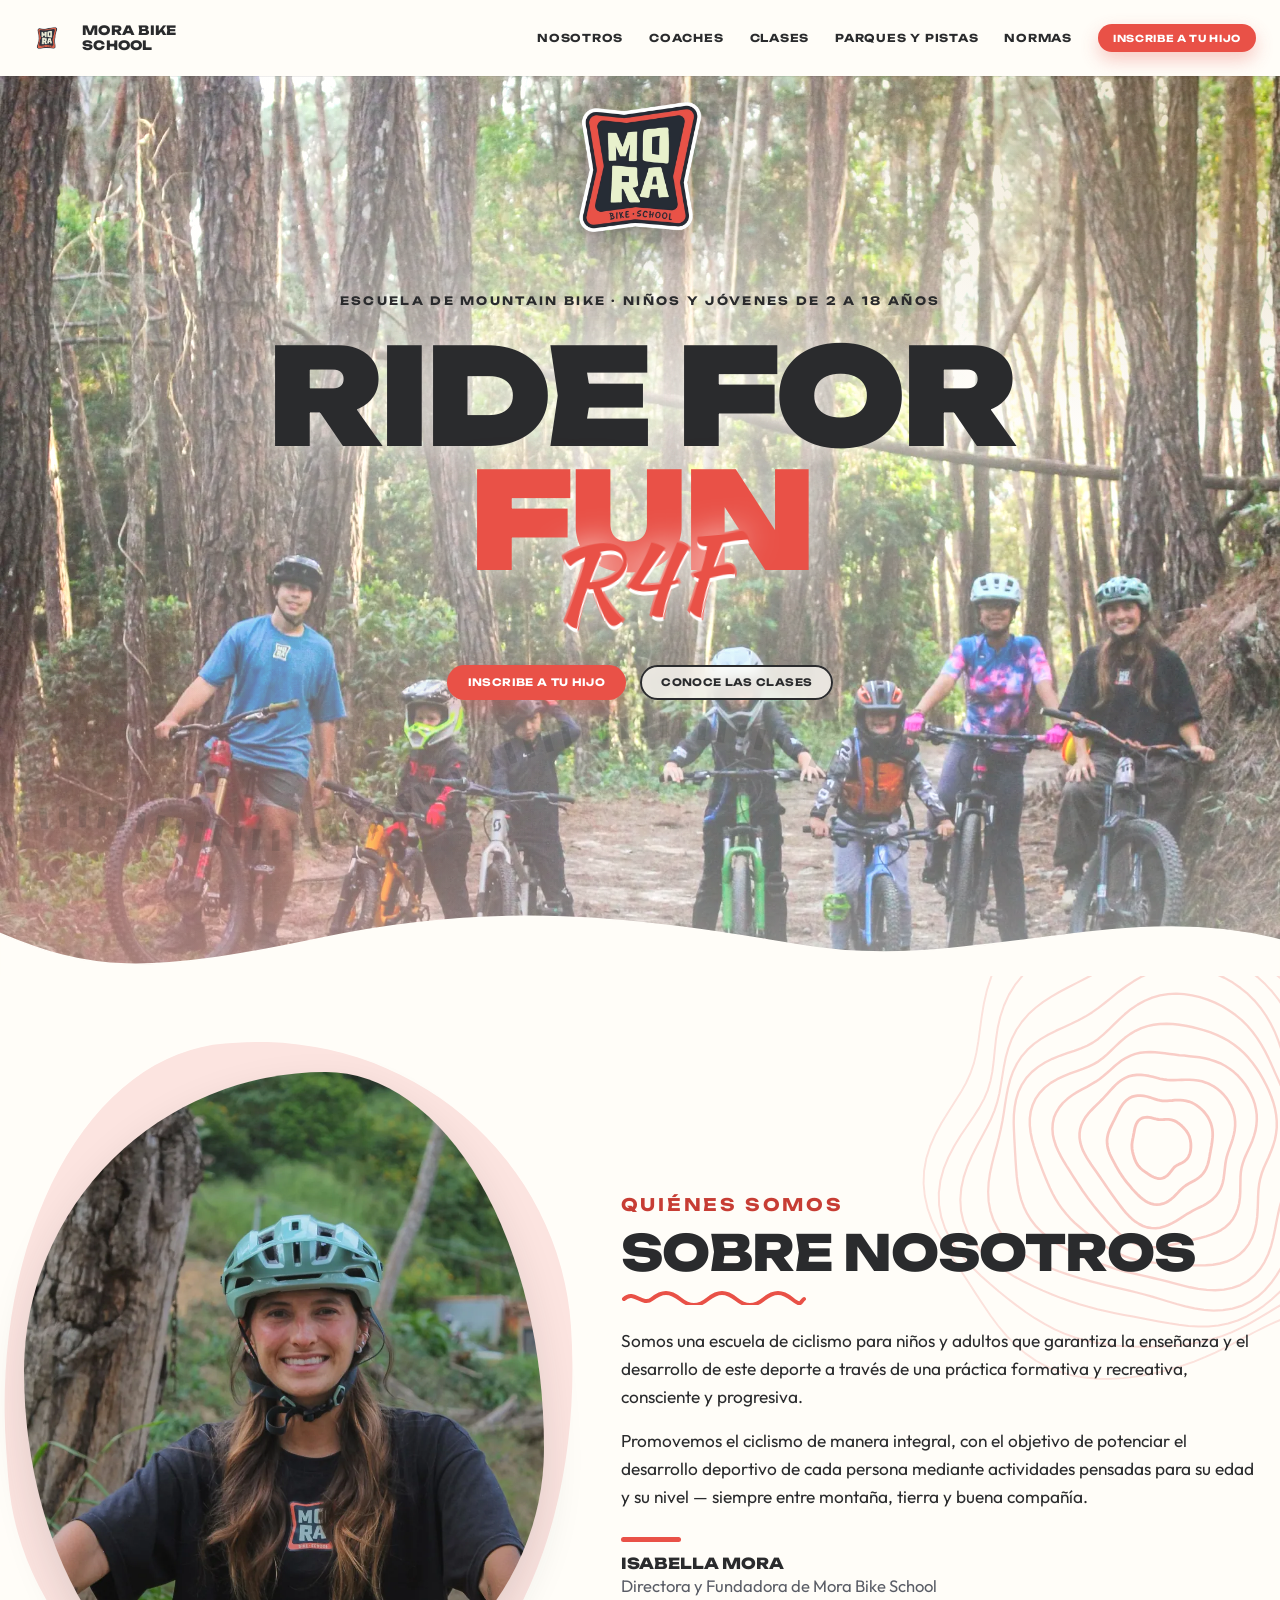
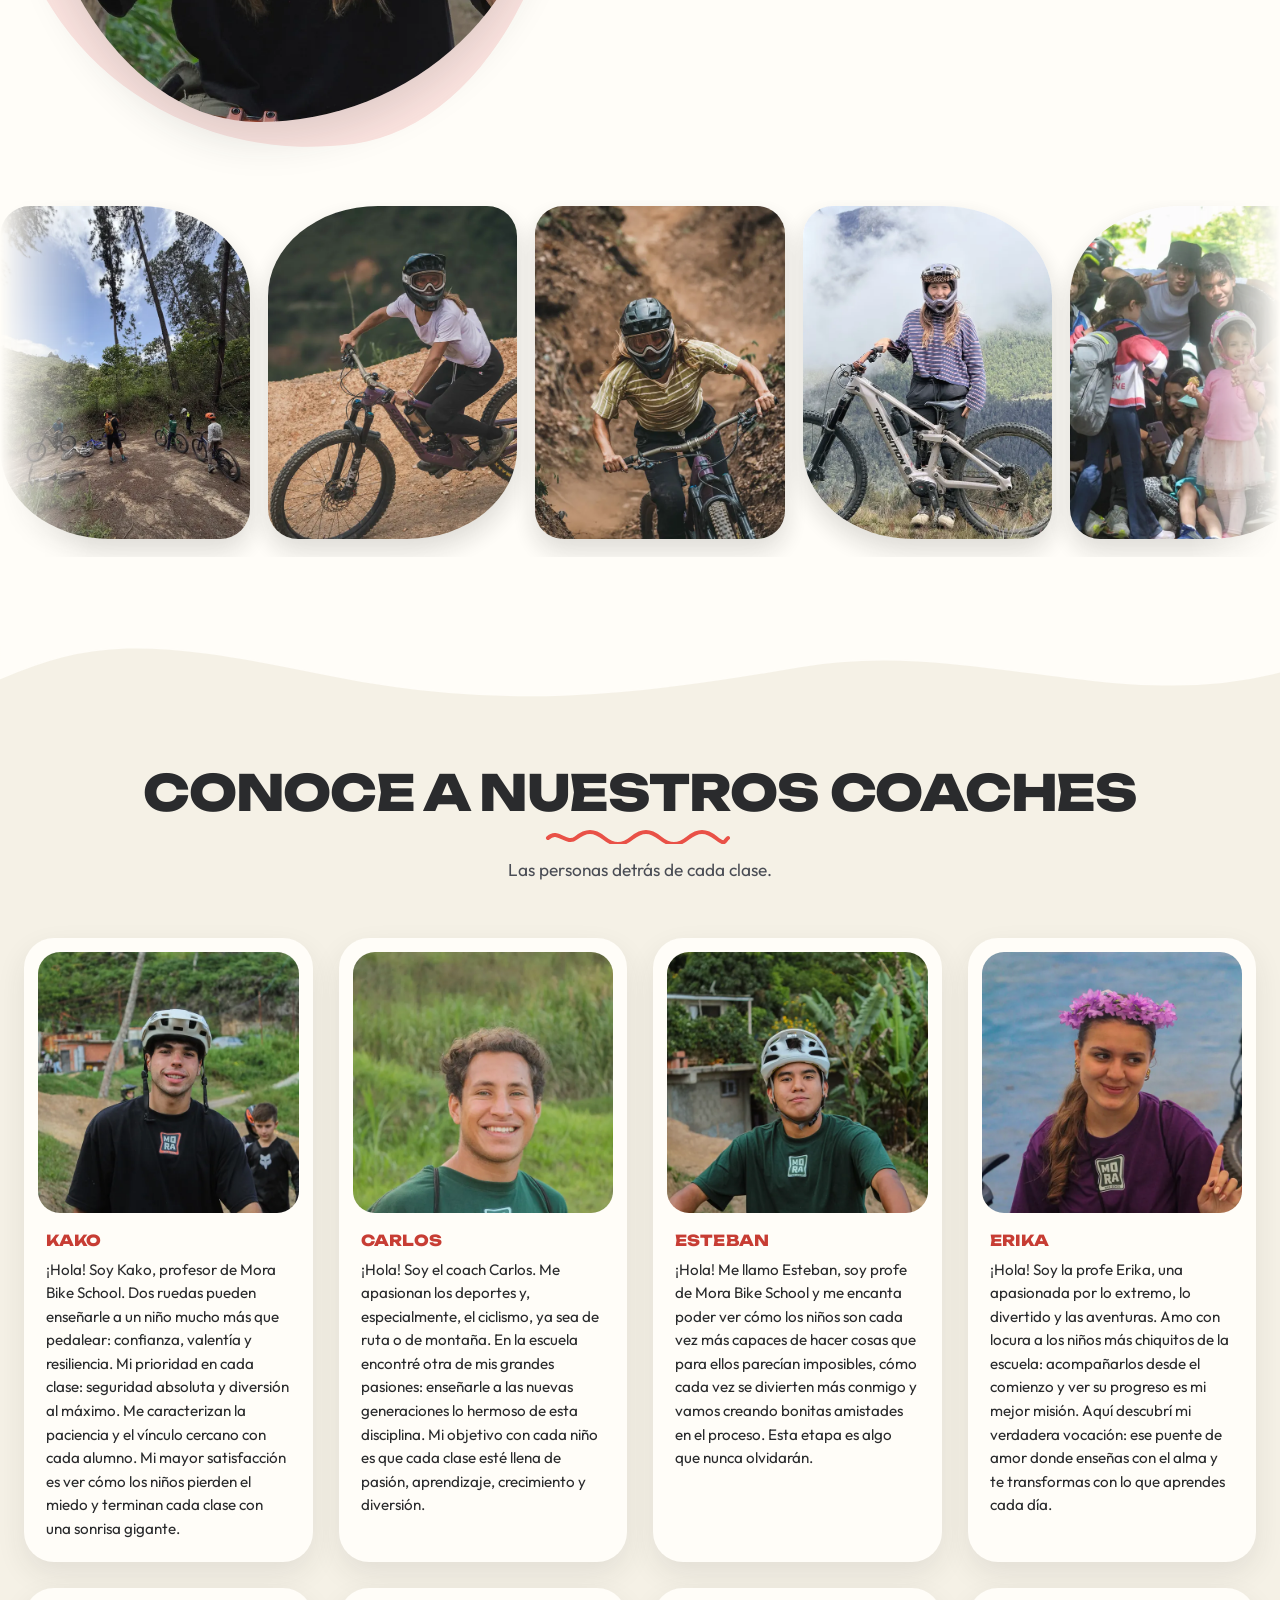
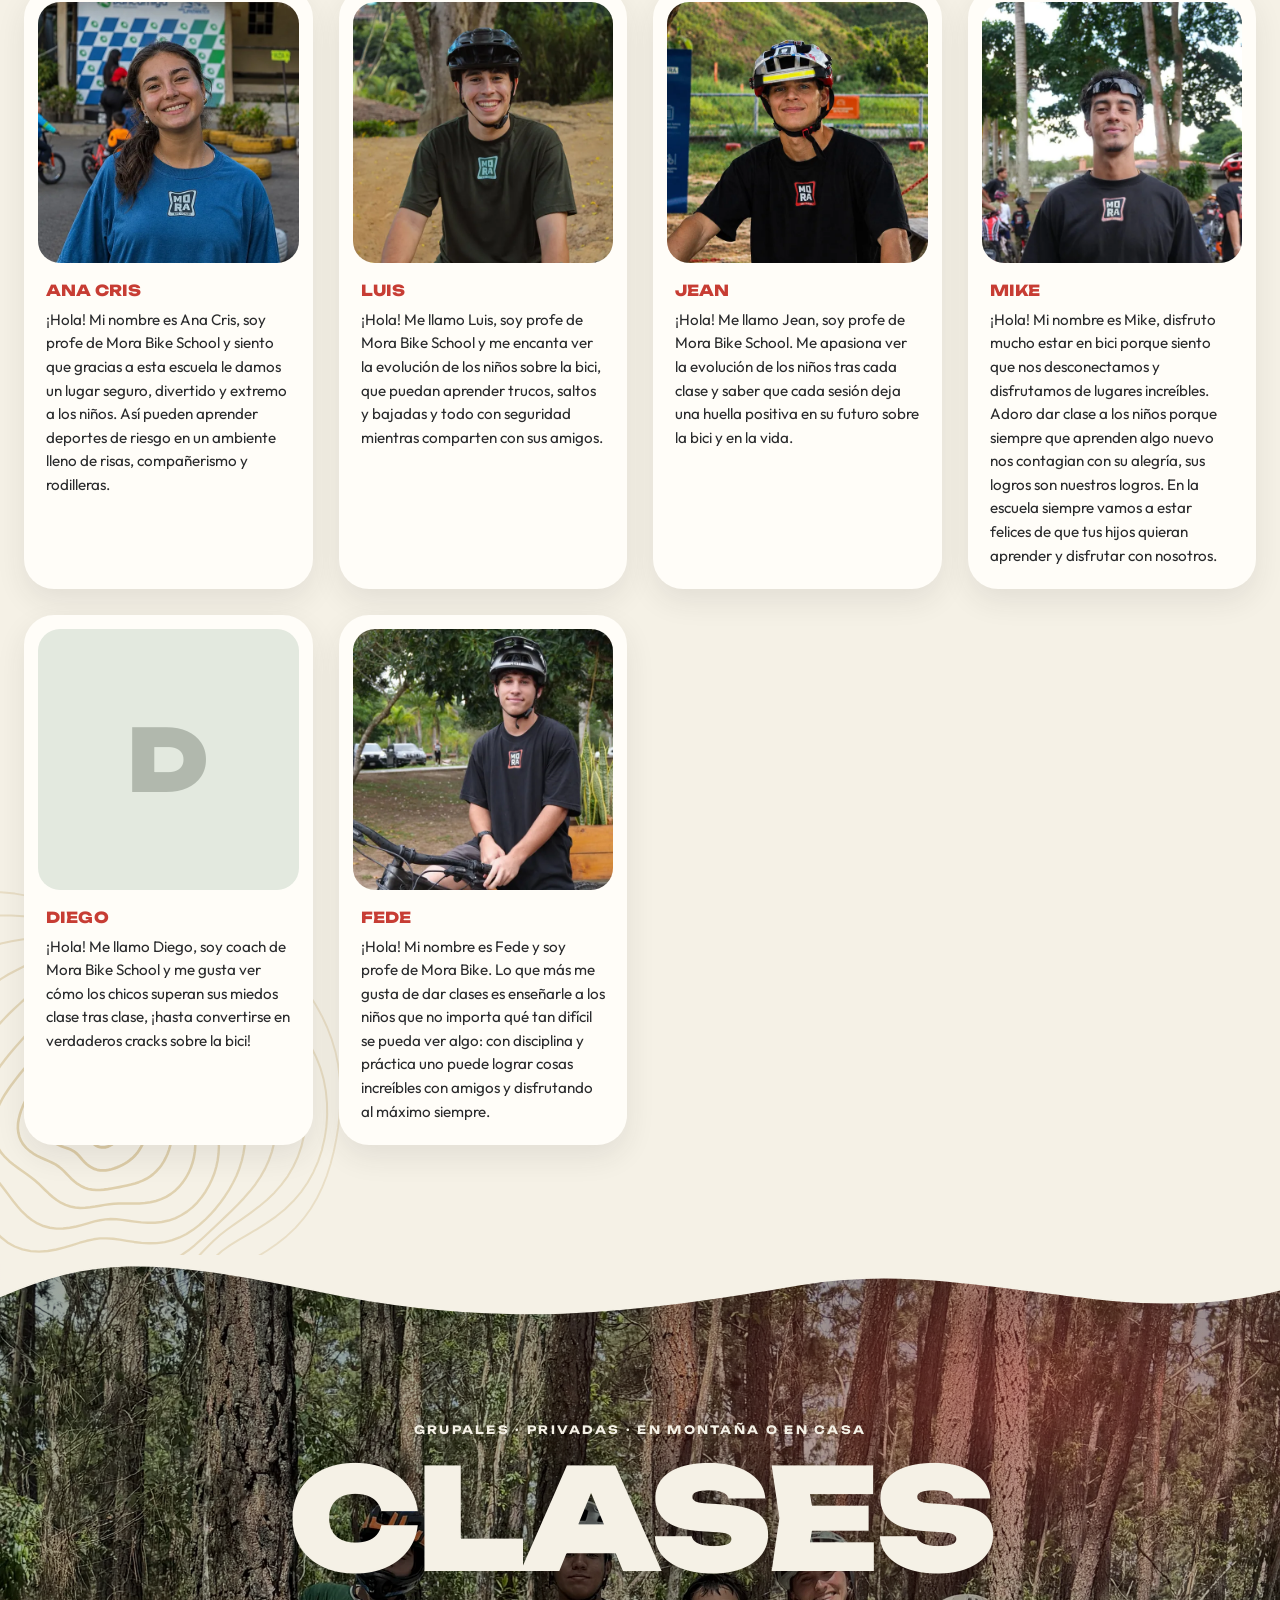
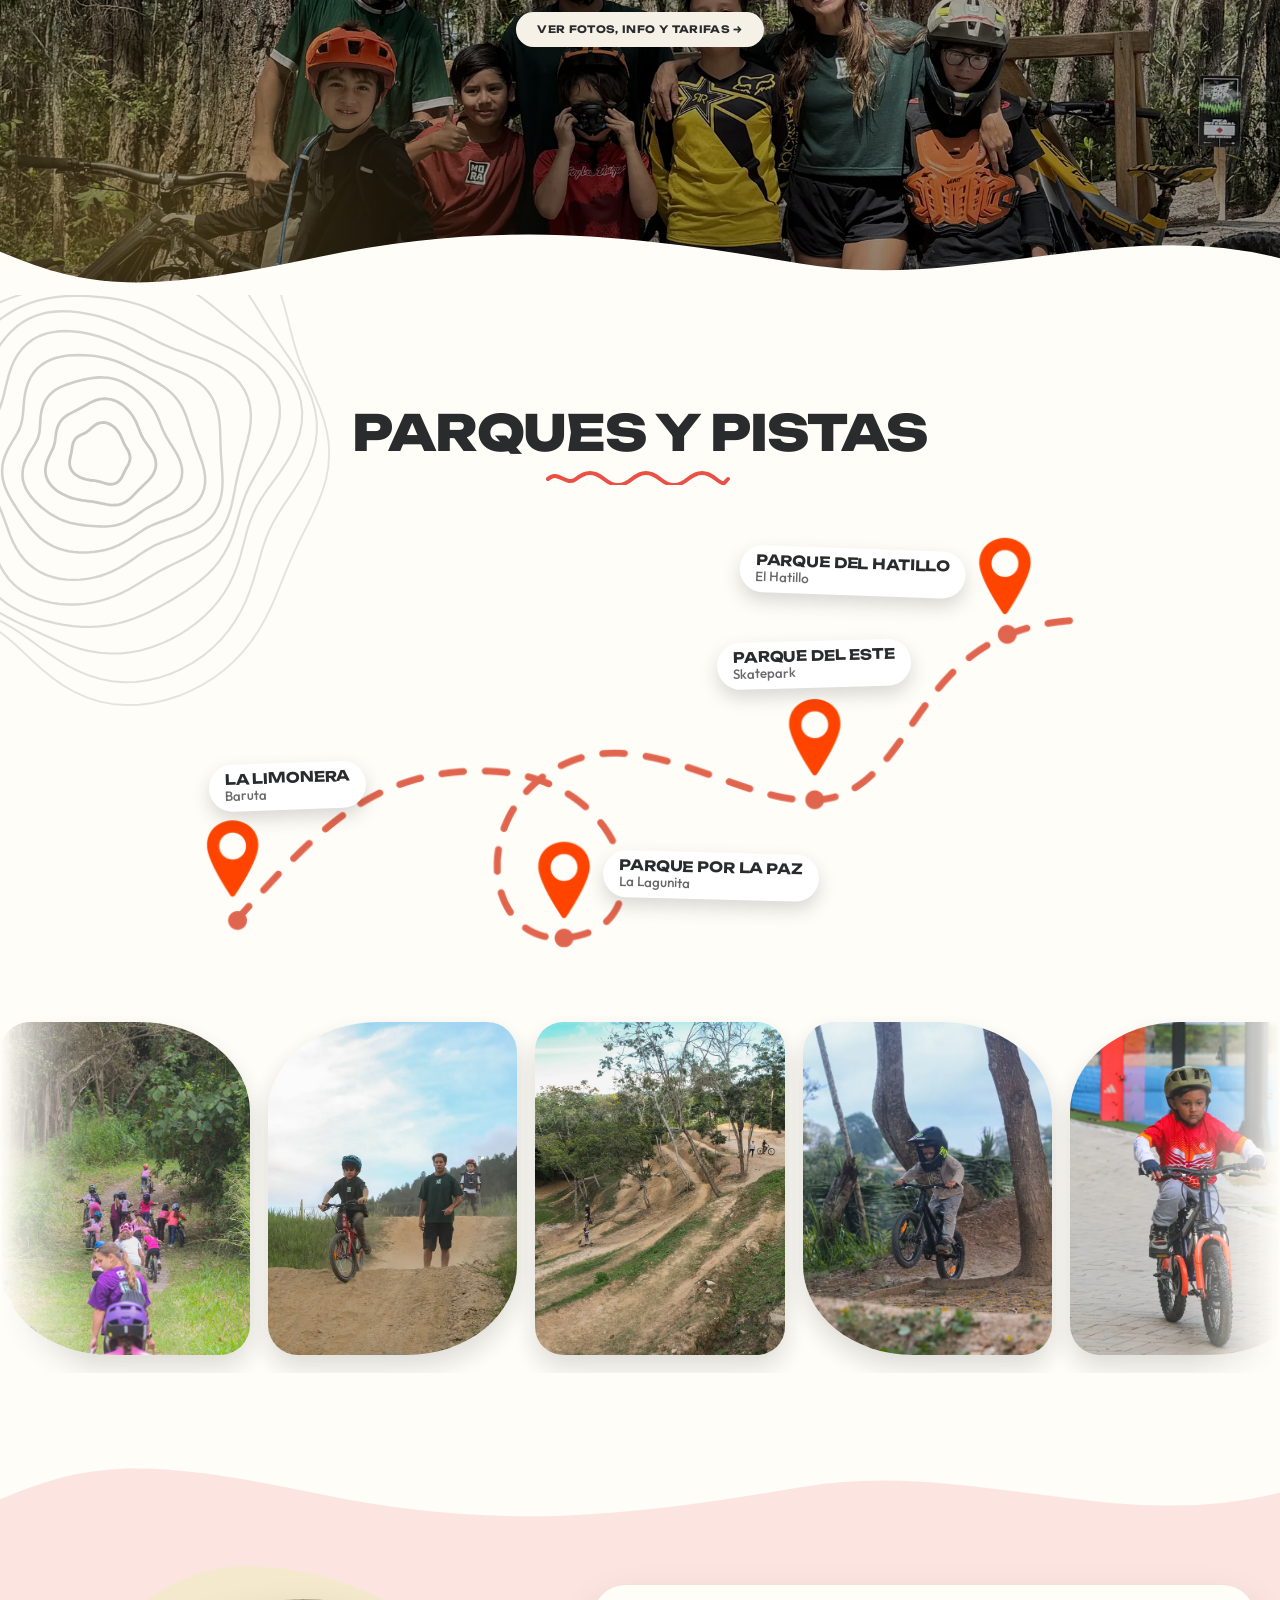
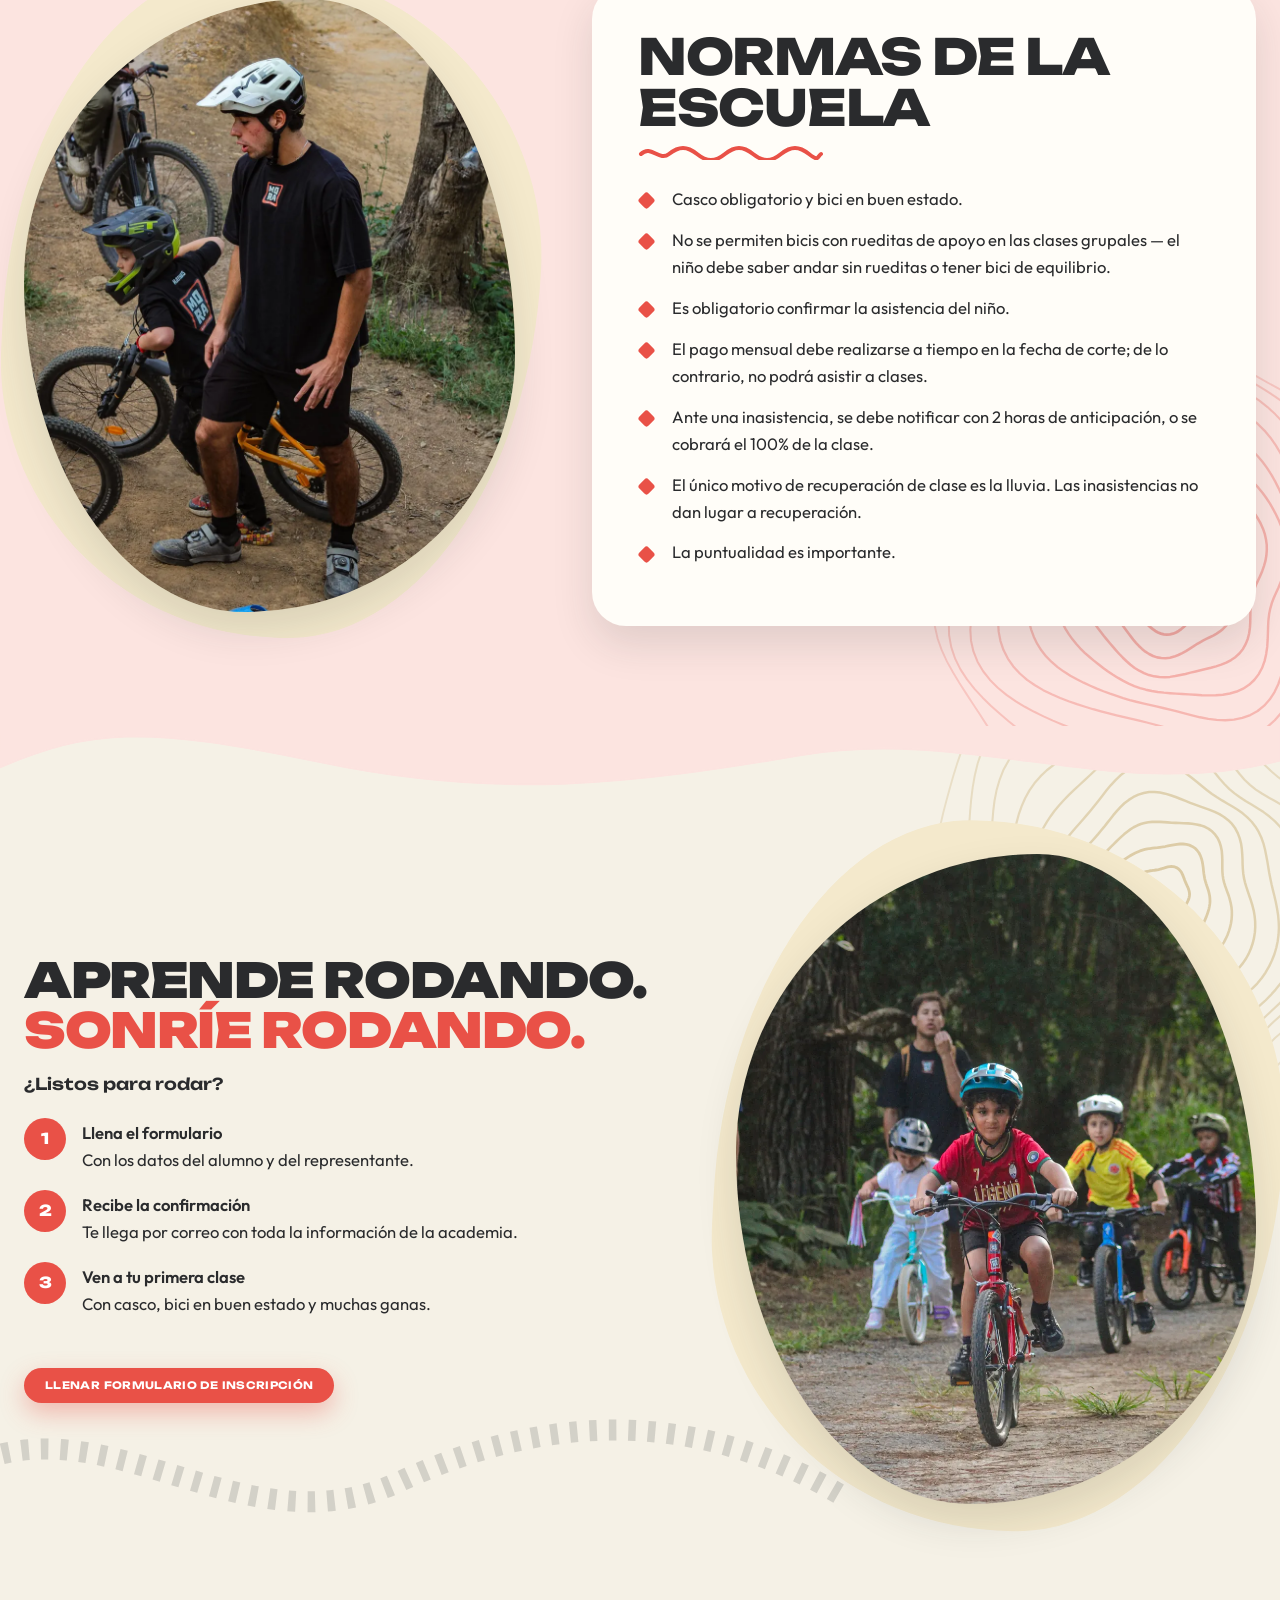
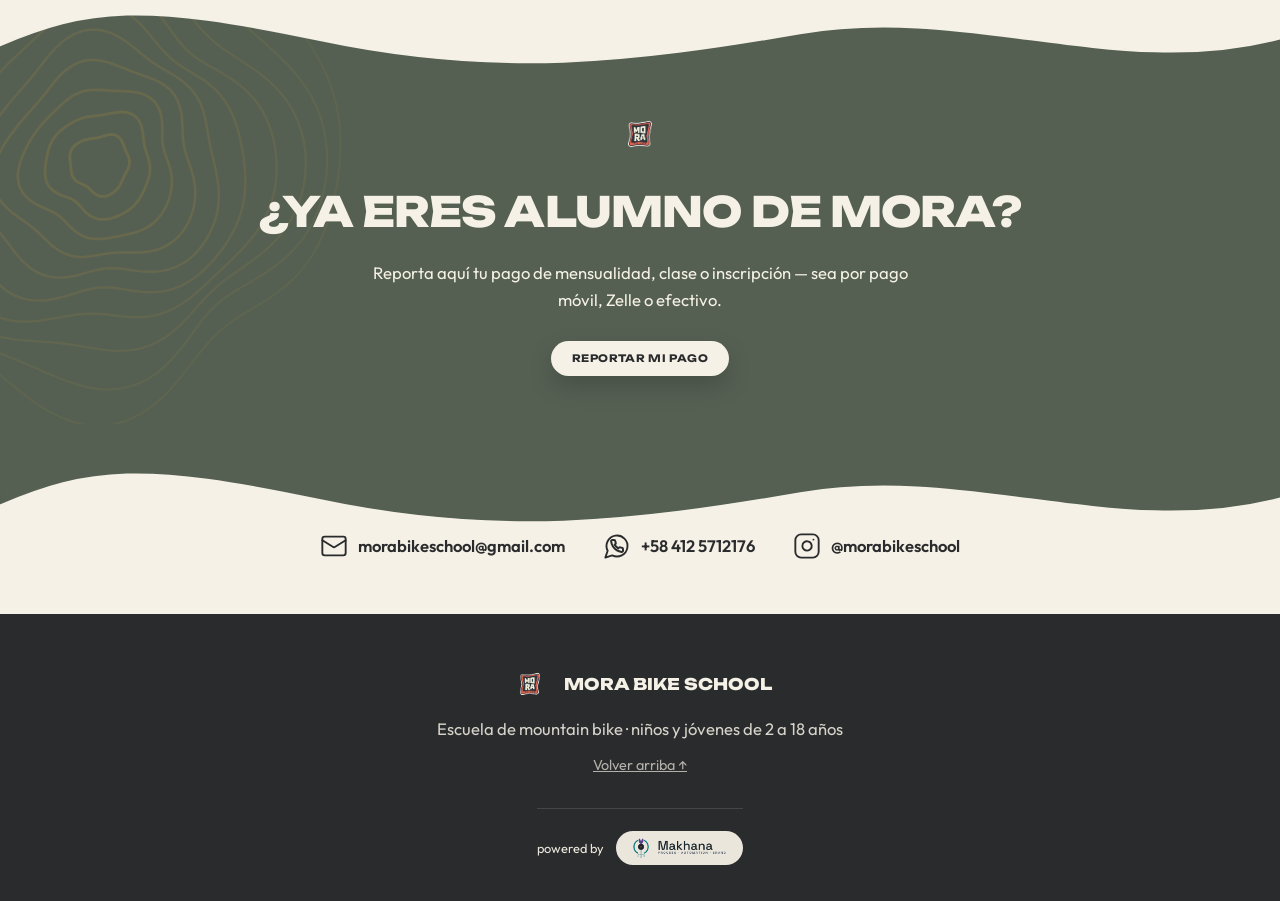
==== commit 64f7b9c3: "Add files via upload" ====
--- a/index.html
+++ b/index.html
@@ -1,379 +1,144 @@
-<!DOCTYPE html>
+<!doctype html>
 <html lang="es">
 <head>
-<meta charset="UTF-8">
-<meta name="viewport" content="width=device-width, initial-scale=1.0">
-<title>Mora Bike School — Escuela de mountain bike para niños y jóvenes</title>
-<meta name="description" content="Escuela de ciclismo de montaña para niños y jóvenes de 2 a 18 años. Clases grupales y privadas en Caracas. Aprende, rueda, sonríe.">
+<meta charset="utf-8">
+<meta name="viewport" content="width=device-width, initial-scale=1">
+<title>Mora Bike School — Ride For Fun</title>
+<meta name="description" content="Mora Bike School: escuela de mountain bike para niños y jóvenes de 2 a 18 años en Caracas, Venezuela.">
 <link rel="icon" href="images/mora-logo.png">
-<link rel="preconnect" href="https://fonts.googleapis.com">
-<link rel="preconnect" href="https://fonts.gstatic.com" crossorigin>
-<link href="https://fonts.googleapis.com/css2?family=Outfit:wght@400;500;600;700&family=Unbounded:wght@500;600;700;800&display=swap" rel="stylesheet">
-<link rel="stylesheet" href="styles.css?v=20261023">
-<link rel="stylesheet" href="styles-v6.css?v=20261103">
+<link rel="preconnect" href="https://fonts.googleapis.com"><link rel="preconnect" href="https://fonts.gstatic.com" crossorigin>
+<link href="https://fonts.googleapis.com/css2?family=Kaushan+Script&family=Outfit:wght@400;500;600;700&family=Unbounded:wght@600;700;800;900&display=swap" rel="stylesheet">
+<link rel="stylesheet" href="styles-v8.css?v=20261105">
 </head>
-<body>
-
-<header class="nav" id="top">
-  <div class="nav__inner">
-    <a href="#top" class="nav__brand">
-      <img src="images/mora-logo.png" alt="Mora Bike School" class="nav__logo">
-      <span class="nav__wordmark">Mora Bike<br>School</span>
-    </a>
-    <nav class="nav__links">
+<body id="top"><header class="nav">
+  <div class="wrap nav__in">
+    <a class="nav__brand" href="#top"><img src="images/mora-logo.png" alt="" width="46" height="46"><span>Mora Bike<br>School</span></a>
+    <input class="nav__toggle sr" type="checkbox" id="nt" aria-label="Abrir menú"><label class="nav__burger" for="nt" aria-hidden="true"><span></span></label>
+    <nav class="nav__links" aria-label="Principal">
       <a href="#nosotros">Nosotros</a>
       <a href="#coaches">Coaches</a>
       <a href="#clases">Clases</a>
-      <a href="#ubicaciones">Dónde rodamos</a>
+      <a href="#parques">Parques y Pistas</a>
       <a href="#normas">Normas</a>
       <a href="#inscribete" class="nav__cta">Inscribe a tu hijo</a>
     </nav>
   </div>
 </header>
+<main>
+<section class="hero sec" id="inicio" aria-label="Portada">
+  <img class="hero__bg" src="images/hero/portada-principal.webp" alt="Coaches y alumnos de Mora Bike School alineados con sus bicis en un sendero del bosque de pinos">
+  <div class="hero__veil"></div>
+  <img class="hero__logo" src="images/hero/mora-logo-hero.webp" alt="Mora Bike School">
+  <svg class="deco-track" viewBox="0 0 600 120" fill="none" stroke="currentColor" aria-hidden="true"><path d="M0 74C95 8 195 118 300 62S505 6 600 58" stroke-width="14" stroke-dasharray="5 8"/></svg>
+  <div class="wrap hero__inner">
+    <p class="hero__kicker">Escuela de mountain bike · niños y jóvenes de 2 a 18 años</p>
+    <h1 class="hero__title">Ride For <span class="fun">Fun</span><span class="r4f" aria-hidden="true">R4F</span></h1>
+    <div class="hero__cta"><a class="btn btn--coral" href="#inscribete">Inscribe a tu hijo</a><a class="btn btn--ghost" href="clases.html">Conoce las clases</a></div>
+  </div>
+  <svg class="wave wave--bottom" viewBox="0 0 1440 90" preserveAspectRatio="none" style="color:#FFFDF8" aria-hidden="true"><path d="M0 0H1440V44C1260 94 1090 4 900 38S560 90 360 46 100 8 0 52Z"/></svg>
+</section>
 
-<section class="hero hero-v4 sec sec--gold">
-  <div class="deco" aria-hidden="true"><svg class="deco__tracks" viewBox="0 0 600 120" fill="none" stroke="currentColor" stroke-linecap="butt"><path d="M0 74C95 8 195 118 300 62S505 6 600 58" stroke-width="14" stroke-dasharray="5 8"/></svg><span class="deco__ride"><svg class="deco__bike" viewBox="0 0 64 40" fill="none" stroke="currentColor" stroke-width="1.3" stroke-linecap="round" stroke-linejoin="round"><g class="wheel"><circle cx="13" cy="27" r="10"/><path d="M13 17v20M3 27h20M6 20l14 14M20 20L6 34" stroke-width=".6"/></g><g class="wheel"><circle cx="51" cy="27" r="10"/><path d="M51 17v20M41 27h20M44 20l14 14M58 20L44 34" stroke-width=".6"/></g><path d="M13 27L24 11H43L51 27M13 27H30L24 11M30 27L43 11"/><path d="M20 8h9M43 11l-2-5h7"/><g class="wheel"><path d="M30 27l4 5M30 27l-4-5"/></g></svg></span></div>
-  <img class="band band--hero" src="images/escenas/hero-band.webp" alt="" aria-hidden="true">
-  <div class="hero-v4__inner">
-    <div class="hero-v4__text">
-      <p class="hero__kicker">Escuela de mountain bike · niños y jóvenes de 2 a 18 años</p>
-      <h1 class="ride-title"><span>Ride</span><span>for</span><span class="ride-title__fun">fun</span></h1>
-      <p class="hero__lead">Enseñanza formativa, recreativa y progresiva del ciclismo de montaña — para que cada niño gane confianza a su propio ritmo, en la naturaleza.</p>
-      <a href="#inscribete" class="btn btn--coral">Inscribe a tu hijo</a>
+<section class="nosotros sec" id="nosotros">
+  <img class="ring ring--tr" src="images/deco/ring-coral.svg" alt="" aria-hidden="true">
+  <div class="wrap">
+    <div class="nosotros__grid">
+      <div class="nosotros__photo"><img src="images/isa/isa-carnet.webp" alt="Isabella Mora, directora y fundadora de Mora Bike School, con casco y su bici en el bosque" loading="lazy"></div>
+      <div class="nosotros__text">
+        <p class="eyebrow">Quiénes somos</p>
+        <h2 class="title">Sobre nosotros</h2>
+        <p style="margin-top:22px">Somos una escuela de ciclismo para niños y adultos que garantiza la enseñanza y el desarrollo de este deporte a través de una práctica formativa y recreativa, consciente y progresiva.</p>
+        <p>Promovemos el ciclismo de manera integral, con el objetivo de potenciar el desarrollo deportivo de cada persona mediante actividades pensadas para su edad y su nivel — siempre entre montaña, tierra y buena compañía.</p>
+        <!-- «Quién soy»: aquí va el texto de Isabella cuando lo envíe -->
+        <div class="firma"><div class="firma__linea"></div><div class="firma__nombre">Isabella Mora</div><div class="firma__cargo">Directora y Fundadora de Mora Bike School</div></div>
+      </div>
     </div>
-    <div class="scene scene--hero"><img class="scene__ghost" src="images/escenas/hero-ghost.webp" alt="" aria-hidden="true"><img class="scene__cut" src="images/escenas/hero-cut.webp" alt="Niño con casco, gafas y equipo naranja sobre su bicicleta"></div>
+  </div>
+  <div class="ribbon" role="group" aria-label="Galería de fotos en movimiento"><div class="ribbon__track"><img src="images/isa/cinta-1.webp" alt="Isabella y su equipo con las bicis en un sendero de montaña" loading="lazy"><img src="images/isa/cinta-2.webp" alt="Isabella tomando una curva de tierra con su bici" loading="lazy"><img src="images/isa/cinta-3.webp" alt="Isabella bajando por un sendero entre árboles" loading="lazy"><img src="images/isa/cinta-4.webp" alt="Isabella con su bici entre las montañas y la neblina" loading="lazy"><img src="images/isa/cinta-5.webp" alt="Isabella rodeada de niños en una actividad de la escuela" loading="lazy"><img src="images/isa/cinta-6.webp" alt="Isabella con sus alumnos en un descanso en la montaña" loading="lazy"></div></div>
+</section>
+
+<section class="coaches sec" id="coaches">
+  <svg class="wave wave--top" viewBox="0 0 1440 90" preserveAspectRatio="none" style="color:#FFFDF8" aria-hidden="true"><path d="M0 0H1440V44C1260 94 1090 4 900 38S560 90 360 46 100 8 0 52Z"/></svg><img class="ring ring--bl" src="images/deco/ring-gold.svg" alt="" aria-hidden="true">
+  <div class="wrap">
+    <h2 class="title title--center">Conoce a nuestros coaches</h2>
+    <p class="coaches__sub">Las personas detrás de cada clase.</p>
+    <div class="coaches__grid"><article class="coach"><div class="coach__photo"><img src="images/coaches/kako.webp" alt="Kako, coach de Mora Bike School" loading="lazy"></div><h3 class="coach__name">Kako</h3><p>¡Hola! Soy Kako, profesor de Mora Bike School. Dos ruedas pueden enseñarle a un niño mucho más que pedalear: confianza, valentía y resiliencia. Mi prioridad en cada clase: seguridad absoluta y diversión al máximo. Me caracterizan la paciencia y el vínculo cercano con cada alumno. Mi mayor satisfacción es ver cómo los niños pierden el miedo y terminan cada clase con una sonrisa gigante.</p></article><article class="coach"><div class="coach__photo"><img src="images/coaches/carlos.webp" alt="Carlos, coach de Mora Bike School" loading="lazy"></div><h3 class="coach__name">Carlos</h3><p>¡Hola! Soy el coach Carlos. Me apasionan los deportes y, especialmente, el ciclismo, ya sea de ruta o de montaña. En la escuela encontré otra de mis grandes pasiones: enseñarle a las nuevas generaciones lo hermoso de esta disciplina. Mi objetivo con cada niño es que cada clase esté llena de pasión, aprendizaje, crecimiento y diversión.</p></article><article class="coach"><div class="coach__photo"><img src="images/coaches/esteban.webp" alt="Esteban, coach de Mora Bike School" loading="lazy"></div><h3 class="coach__name">Esteban</h3><p>¡Hola! Me llamo Esteban, soy profe de Mora Bike School y me encanta poder ver cómo los niños son cada vez más capaces de hacer cosas que para ellos parecían imposibles, cómo cada vez se divierten más conmigo y vamos creando bonitas amistades en el proceso. Esta etapa es algo que nunca olvidarán.</p></article><article class="coach"><div class="coach__photo"><img src="images/coaches/erika.webp" alt="Erika, coach de Mora Bike School" loading="lazy"></div><h3 class="coach__name">Erika</h3><p>¡Hola! Soy la profe Erika, una apasionada por lo extremo, lo divertido y las aventuras. Amo con locura a los niños más chiquitos de la escuela: acompañarlos desde el comienzo y ver su progreso es mi mejor misión. Aquí descubrí mi verdadera vocación: ese puente de amor donde enseñas con el alma y te transformas con lo que aprendes cada día.</p></article><article class="coach"><div class="coach__photo"><img src="images/coaches/ana.webp" alt="Ana Cris, coach de Mora Bike School" loading="lazy"></div><h3 class="coach__name">Ana Cris</h3><p>¡Hola! Mi nombre es Ana Cris, soy profe de Mora Bike School y siento que gracias a esta escuela le damos un lugar seguro, divertido y extremo a los niños. Así pueden aprender deportes de riesgo en un ambiente lleno de risas, compañerismo y rodilleras.</p></article><article class="coach"><div class="coach__photo"><img src="images/coaches/luis.webp" alt="Luis, coach de Mora Bike School" loading="lazy"></div><h3 class="coach__name">Luis</h3><p>¡Hola! Me llamo Luis, soy profe de Mora Bike School y me encanta ver la evolución de los niños sobre la bici, que puedan aprender trucos, saltos y bajadas y todo con seguridad mientras comparten con sus amigos.</p></article><article class="coach"><div class="coach__photo"><img src="images/coaches/jean.webp" alt="Jean, coach de Mora Bike School" loading="lazy"></div><h3 class="coach__name">Jean</h3><p>¡Hola! Me llamo Jean, soy profe de Mora Bike School. Me apasiona ver la evolución de los niños tras cada clase y saber que cada sesión deja una huella positiva en su futuro sobre la bici y en la vida.</p></article><article class="coach"><div class="coach__photo"><img src="images/coaches/mike.webp" alt="Mike, coach de Mora Bike School" loading="lazy"></div><h3 class="coach__name">Mike</h3><p>¡Hola! Mi nombre es Mike, disfruto mucho estar en bici porque siento que nos desconectamos y disfrutamos de lugares increíbles. Adoro dar clase a los niños porque siempre que aprenden algo nuevo nos contagian con su alegría, sus logros son nuestros logros. En la escuela siempre vamos a estar felices de que tus hijos quieran aprender y disfrutar con nosotros.</p></article><article class="coach"><div class="coach__photo"><span class="coach__initial" aria-hidden="true">D</span></div><h3 class="coach__name">Diego</h3><p>¡Hola! Me llamo Diego, soy coach de Mora Bike School y me gusta ver cómo los chicos superan sus miedos clase tras clase, ¡hasta convertirse en verdaderos cracks sobre la bici!</p></article><article class="coach"><div class="coach__photo"><img src="images/coaches/fede.webp" alt="Fede, coach de Mora Bike School" loading="lazy"></div><h3 class="coach__name">Fede</h3><p>¡Hola! Mi nombre es Fede y soy profe de Mora Bike. Lo que más me gusta de dar clases es enseñarle a los niños que no importa qué tan difícil se pueda ver algo: con disciplina y práctica uno puede lograr cosas increíbles con amigos y disfrutando al máximo siempre.</p></article></div>
   </div>
 </section>
 
-<section class="nosotros nosotros-v4 sec sec--olive" id="nosotros">
-  <div class="deco deco--rtl" aria-hidden="true"><span class="deco__ride"><svg class="deco__bike" viewBox="0 0 64 40" fill="none" stroke="currentColor" stroke-width="1.3" stroke-linecap="round" stroke-linejoin="round"><g class="wheel"><circle cx="13" cy="27" r="10"/><path d="M13 17v20M3 27h20M6 20l14 14M20 20L6 34" stroke-width=".6"/></g><g class="wheel"><circle cx="51" cy="27" r="10"/><path d="M51 17v20M41 27h20M44 20l14 14M58 20L44 34" stroke-width=".6"/></g><path d="M13 27L24 11H43L51 27M13 27H30L24 11M30 27L43 11"/><path d="M20 8h9M43 11l-2-5h7"/><g class="wheel"><path d="M30 27l4 5M30 27l-4-5"/></g></svg></span></div>
-  <img class="band band--nosotros" src="images/escenas/nosotros-band.webp" alt="" aria-hidden="true">
-  <div class="nosotros__inner">
-    <div class="nosotros__text">
-      <h2>Sobre nosotros</h2>
-      <p>Somos una escuela de ciclismo para niños y adultos que garantiza la enseñanza y el desarrollo de este deporte a través de una práctica formativa y recreativa, consciente y progresiva.</p>
-      <p>Promovemos el ciclismo de manera integral, con el objetivo de potenciar el desarrollo deportivo de cada persona mediante actividades pensadas para su edad y su nivel — siempre entre montaña, tierra y buena compañía.</p>
-      <div class="firma">
-        <span class="firma__linea" aria-hidden="true"></span>
-        <span class="firma__nombre">Isabella Mora</span>
-        <span class="firma__cargo">Directora y Fundadora de Mora Bike School</span>
-      </div>
-    </div>
-    <div class="nosotros__media"><div class="scene scene--nosotros"><img class="scene__ghost" src="images/escenas/nosotros-ghost.webp" alt="" aria-hidden="true" loading="lazy"><img class="scene__cut" src="images/escenas/nosotros-cut.webp" alt="Isabella Mora, directora y fundadora de Mora Bike School, sobre su bicicleta de montaña" loading="lazy"></div></div>
-  </div>
-</section>
+<a class="clases-teaser sec" id="clases" href="clases.html" aria-label="Ver las clases grupales y privadas, con tarifas y fotos">
+  <svg class="wave wave--top" viewBox="0 0 1440 90" preserveAspectRatio="none" style="color:#F5F1E6" aria-hidden="true"><path d="M0 0H1440V44C1260 94 1090 4 900 38S560 90 360 46 100 8 0 52Z"/></svg>
+  <img src="images/home/clases-banda.webp" alt="Un grupo de niños con sus bicis en el partidor, en medio del bosque" loading="lazy">
+  <span class="clases-teaser__tint"></span><span class="clases-teaser__tint2"></span>
+  <span class="clases-teaser__in"><span class="clases-teaser__eyebrow" style="display:block">Grupales · Privadas · En montaña o en casa</span><span class="clases-teaser__title" style="display:block">Clases</span><span class="btn btn--cream">Ver fotos, info y tarifas →</span></span>
+  <svg class="wave wave--bottom" viewBox="0 0 1440 90" preserveAspectRatio="none" style="color:#FFFDF8" aria-hidden="true"><path d="M0 0H1440V44C1260 94 1090 4 900 38S560 90 360 46 100 8 0 52Z"/></svg>
+</a>
 
-<section class="coaches sec sec--navy" id="coaches">
-  <div class="deco" aria-hidden="true"><svg class="deco__tracks" viewBox="0 0 600 120" fill="none" stroke="currentColor" stroke-linecap="butt"><path d="M0 74C95 8 195 118 300 62S505 6 600 58" stroke-width="14" stroke-dasharray="5 8"/></svg><span class="deco__ride"><svg class="deco__bike" viewBox="0 0 64 40" fill="none" stroke="currentColor" stroke-width="1.3" stroke-linecap="round" stroke-linejoin="round"><g class="wheel"><circle cx="13" cy="27" r="10"/><path d="M13 17v20M3 27h20M6 20l14 14M20 20L6 34" stroke-width=".6"/></g><g class="wheel"><circle cx="51" cy="27" r="10"/><path d="M51 17v20M41 27h20M44 20l14 14M58 20L44 34" stroke-width=".6"/></g><path d="M13 27L24 11H43L51 27M13 27H30L24 11M30 27L43 11"/><path d="M20 8h9M43 11l-2-5h7"/><g class="wheel"><path d="M30 27l4 5M30 27l-4-5"/></g></svg></span></div>
-  <img class="band band--coaches band--coaches-top" src="images/escenas/coaches-top.webp" alt="" aria-hidden="true">
-  <img class="band band--coaches band--coaches-mid" src="images/escenas/coaches-mid.webp" alt="" aria-hidden="true">
-  <img class="band band--coaches band--coaches-bot" src="images/escenas/coaches-bot.webp" alt="" aria-hidden="true">
-  <!--
-    CÓMO MANTENER ESTA SECCIÓN (alta rotación de coaches)
-    - Agregar un coach: copia un bloque <article class="coach"> completo, pégalo antes del último,
-      y cambia el nombre, la inicial, el texto y el nombre del archivo de la foto.
-    - Quitar un coach: borra su bloque <article class="coach"> completo.
-    - Sticker: sube el recorte (WebP o PNG con fondo transparente) a la carpeta images/stickers/ con el nombre
-      exacto que dice el src (ej. images/stickers/kako.webp, todo en minúsculas). Mientras no exista, se muestra la inicial.
-    - Sticker ideal: persona de frente, recortada a la altura de la cintura, con borde blanco.
-  -->
-  <div class="coaches__inner">
-    <h2 class="coaches__title">Conoce a nuestros coaches</h2>
-    <p class="coaches__sub">Las personas detrás de cada clase.</p>
-    <p class="coaches__hint" aria-hidden="true">Desliza para conocerlos →</p>
-    <div class="coaches__grid">
-      <article class="coach">
-        <div class="coach__photo">
-          <span class="coach__initial" aria-hidden="true">A</span>
-          <img class="coach__sticker" src="images/stickers/ana-cris.webp" alt="Ana Cris, coach de Mora Bike School" loading="lazy" onerror="this.remove()">
-        </div>
-        <div class="coach__body">
-          <h3 class="coach__name">Ana Cris</h3>
-          <p>¡Hola! Mi nombre es Ana Cris, soy profe de Mora Bike School y siento que gracias a esta escuela le damos un lugar seguro, divertido y extremo a los niños. Así pueden aprender deportes de riesgo en un ambiente lleno de risas, compañerismo y rodilleras.</p>
-        </div>
-      </article>
-      <article class="coach">
-        <div class="coach__photo">
-          <span class="coach__initial" aria-hidden="true">L</span>
-          <img class="coach__sticker" src="images/stickers/luis.webp" alt="Luis, coach de Mora Bike School" loading="lazy" onerror="this.remove()">
-        </div>
-        <div class="coach__body">
-          <h3 class="coach__name">Luis</h3>
-          <p>¡Hola! Me llamo Luis, soy profe de Mora Bike School y me encanta ver la evolución de los niños sobre la bici, que puedan aprender trucos, saltos y bajadas y todo con seguridad mientras comparten con sus amigos.</p>
-        </div>
-      </article>
-      <article class="coach">
-        <div class="coach__photo">
-          <span class="coach__initial" aria-hidden="true">J</span>
-          <img class="coach__sticker" src="images/stickers/jean.webp" alt="Jean, coach de Mora Bike School" loading="lazy" onerror="this.remove()">
-        </div>
-        <div class="coach__body">
-          <h3 class="coach__name">Jean</h3>
-          <p>¡Hola! Me llamo Jean, soy profe de Mora Bike School. Me apasiona ver la evolución de los niños tras cada clase y saber que cada sesión deja una huella positiva en su futuro sobre la bici y en la vida.</p>
-        </div>
-      </article>
-      <article class="coach">
-        <div class="coach__photo">
-          <span class="coach__initial" aria-hidden="true">E</span>
-          <img class="coach__sticker" src="images/stickers/esteban.webp" alt="Esteban, coach de Mora Bike School" loading="lazy" onerror="this.remove()">
-        </div>
-        <div class="coach__body">
-          <h3 class="coach__name">Esteban</h3>
-          <p>¡Hola! Me llamo Esteban, soy profe de Mora Bike School y me encanta poder ver cómo los niños son cada vez más capaces de hacer cosas que para ellos parecían imposibles, cómo cada vez se divierten más conmigo y vamos creando bonitas amistades en el proceso. Esta etapa es algo que nunca olvidarán.</p>
-        </div>
-      </article>
-      <article class="coach">
-        <div class="coach__photo">
-          <span class="coach__initial" aria-hidden="true">M</span>
-          <img class="coach__sticker" src="images/stickers/mike.webp" alt="Mike, coach de Mora Bike School" loading="lazy" onerror="this.remove()">
-        </div>
-        <div class="coach__body">
-          <h3 class="coach__name">Mike</h3>
-          <p>¡Hola! Mi nombre es Mike, disfruto mucho estar en bici porque siento que nos desconectamos y disfrutamos de lugares increíbles. Adoro dar clase a los niños porque siempre que aprenden algo nuevo nos contagian con su alegría, sus logros son nuestros logros. En la escuela siempre vamos a estar felices de que tus hijos quieran aprender y disfrutar con nosotros.</p>
-        </div>
-      </article>
-      <article class="coach">
-        <div class="coach__photo">
-          <span class="coach__initial" aria-hidden="true">D</span>
-          <img class="coach__sticker" src="images/stickers/diego.webp" alt="Diego, coach de Mora Bike School" loading="lazy" onerror="this.remove()">
-        </div>
-        <div class="coach__body">
-          <h3 class="coach__name">Diego</h3>
-          <p>¡Hola! Me llamo Diego, soy coach de Mora Bike School y me gusta ver cómo los chicos superan sus miedos clase tras clase, ¡hasta convertirse en verdaderos cracks sobre la bici!</p>
-        </div>
-      </article>
-      <article class="coach">
-        <div class="coach__photo">
-          <span class="coach__initial" aria-hidden="true">E</span>
-          <img class="coach__sticker" src="images/stickers/erika.webp" alt="Erika, coach de Mora Bike School" loading="lazy" onerror="this.remove()">
-        </div>
-        <div class="coach__body">
-          <h3 class="coach__name">Erika</h3>
-          <p>¡Hola! Soy la profe Erika, una apasionada por lo extremo, lo divertido y las aventuras. Amo con locura a los niños más chiquitos de la escuela: acompañarlos desde el comienzo y ver su progreso es mi mejor misión. Aquí descubrí mi verdadera vocación: ese puente de amor donde enseñas con el alma y te transformas con lo que aprendes cada día.</p>
-        </div>
-      </article>
-      <article class="coach">
-        <div class="coach__photo">
-          <span class="coach__initial" aria-hidden="true">K</span>
-          <img class="coach__sticker" src="images/stickers/kako.webp" alt="Kako, coach de Mora Bike School" loading="lazy" onerror="this.remove()">
-        </div>
-        <div class="coach__body">
-          <h3 class="coach__name">Kako</h3>
-          <p>¡Hola! Soy Kako, profesor de Mora Bike School. Dos ruedas pueden enseñarle a un niño mucho más que pedalear: confianza, valentía y resiliencia. Mi prioridad en cada clase: seguridad absoluta y diversión al máximo. Me caracterizan la paciencia y el vínculo cercano con cada alumno. Mi mayor satisfacción es ver cómo los niños pierden el miedo y terminan cada clase con una sonrisa gigante.</p>
-        </div>
-      </article>
-      <article class="coach">
-        <div class="coach__photo">
-          <span class="coach__initial" aria-hidden="true">C</span>
-          <img class="coach__sticker" src="images/stickers/carlos.webp" alt="Carlos, coach de Mora Bike School" loading="lazy" onerror="this.remove()">
-        </div>
-        <div class="coach__body">
-          <h3 class="coach__name">Carlos</h3>
-          <p>¡Hola! Soy el coach Carlos. Me apasionan los deportes y, especialmente, el ciclismo, ya sea de ruta o de montaña. En la escuela encontré otra de mis grandes pasiones: enseñarle a las nuevas generaciones lo hermoso de esta disciplina. Mi objetivo con cada niño es que cada clase esté llena de pasión, aprendizaje, crecimiento y diversión.</p>
-        </div>
-      </article>
-      <article class="coach">
-        <div class="coach__photo">
-          <span class="coach__initial" aria-hidden="true">F</span>
-          <img class="coach__sticker" src="images/stickers/fede.webp" alt="Fede, coach de Mora Bike School" loading="lazy" onerror="this.remove()">
-        </div>
-        <div class="coach__body">
-          <h3 class="coach__name">Fede</h3>
-          <p>¡Hola! Mi nombre es Fede y soy profe de Mora Bike. Lo que más me gusta de dar clases es enseñarle a los niños que no importa qué tan difícil se pueda ver algo: con disciplina y práctica uno puede lograr cosas increíbles con amigos y disfrutando al máximo siempre.</p>
-        </div>
-      </article>
-    </div>
-  </div>
-</section>
-
-<section class="clases sec sec--coral" id="clases">
-  <div class="deco deco--rtl" aria-hidden="true"><span class="deco__ride"><svg class="deco__bike" viewBox="0 0 64 40" fill="none" stroke="currentColor" stroke-width="1.3" stroke-linecap="round" stroke-linejoin="round"><g class="wheel"><circle cx="13" cy="27" r="10"/><path d="M13 17v20M3 27h20M6 20l14 14M20 20L6 34" stroke-width=".6"/></g><g class="wheel"><circle cx="51" cy="27" r="10"/><path d="M51 17v20M41 27h20M44 20l14 14M58 20L44 34" stroke-width=".6"/></g><path d="M13 27L24 11H43L51 27M13 27H30L24 11M30 27L43 11"/><path d="M20 8h9M43 11l-2-5h7"/><g class="wheel"><path d="M30 27l4 5M30 27l-4-5"/></g></svg></span></div>
-  <img class="band band--clases" src="images/escenas/clases-band.webp" alt="" aria-hidden="true">
-  <h2 class="clases__title">Clases</h2>
-  <p class="clases__sub">Grupales y privadas, en montaña o en casa.</p>
-
-  <div class="clases__grid">
-    <article class="clase-card clase-card--coral">
-      <div class="clase-card__stage"><img class="clase-card__cut" src="images/cortes-cards/grupal-cut.webp" alt="Grupo de niños de Mora Bike School posando con sus bicicletas de montaña" loading="lazy"></div>
-      <div class="clase-card__body">
-        <h3>Grupales en montaña</h3>
-        <ul class="clase-card__facts">
-          <li>Edad: 3 a 12 años</li>
-          <li>Lunes y martes, 4:30–6:30 pm</li>
-          <li>Los parques rotan cada semana</li>
-        </ul>
-        <table class="clase-card__prices">
-          <tr><td>Inscripción</td><td>$20</td></tr>
-          <tr><td>Mensualidad · 4 clases</td><td>$100</td></tr>
-          <tr><td>Mensualidad · 8 clases</td><td>$180</td></tr>
-        </table>
-        <p class="clase-card__note">La ubicación del día y la asistencia se confirman por WhatsApp.</p>
-      </div>
-    </article>
-
-    <article class="clase-card clase-card--gold">
-      <div class="clase-card__stage"><img class="clase-card__cut" src="images/cortes-cards/privada-cut.webp" alt="Clase privada individual en un sendero de montaña" loading="lazy"></div>
-      <div class="clase-card__body">
-        <h3>Privadas en montaña</h3>
-        <ul class="clase-card__facts">
-          <li>Edad: 2 años en adelante</li>
-          <li>1 hora, según disponibilidad del coach</li>
-        </ul>
-        <table class="clase-card__prices">
-          <tr><td>Por niño</td><td>$30</td></tr>
-          <tr><td>Desde el 3er niño</td><td>$25 c/u</td></tr>
-        </table>
-        <p class="clase-card__note">A conveniencia del alumno y del coach.</p>
-      </div>
-    </article>
-
-    <article class="clase-card clase-card--navy">
-      <div class="clase-card__stage"><img class="clase-card__cut" src="images/cortes-cards/casa-cut.webp" alt="Coach con un alumno preparando una clase privada en casa" loading="lazy"></div>
-      <div class="clase-card__body">
-        <h3>Privadas en casa</h3>
-        <ul class="clase-card__facts">
-          <li>Edad: 3 años en adelante</li>
-          <li>1 hora, según disponibilidad del profesor</li>
-        </ul>
-        <table class="clase-card__prices">
-          <tr><td>Por niño</td><td>$30</td></tr>
-        </table>
-        <p class="clase-card__note">El costo de entrada al parque se paga por separado, el mismo día de la clase.</p>
-      </div>
-    </article>
-  </div>
-
-  <div class="servicios">
-    <h3 class="servicios__title">¿Buscas algo distinto?</h3>
-    <p class="servicios__sub">También llevamos a Mora Bike School a donde la ocasión lo pida.</p>
-    <div class="servicios__grid">
-      <article class="servicio-card">
-        <h4>Campamentos y grupos</h4>
-        <p>Armamos campamentos de ciclismo para grupos — vacacionales, colegios o grupos privados. Plan a la medida según cantidad de niños y días.</p>
-      </article>
-      <article class="servicio-card">
-        <h4>Fiestas de cumpleaños</h4>
-        <p>Llevamos la experiencia Mora a tu celebración, con actividades de bici para todos los invitados. Cotización según cantidad de niños.</p>
-      </article>
-    </div>
-    <p class="servicios__cta">Escríbenos por WhatsApp para armar tu plan y cotizar.</p>
-  </div>
-</section>
-
-<section class="ubicaciones sec sec--navy" id="ubicaciones">
-  <div class="deco" aria-hidden="true"><svg class="deco__tracks" viewBox="0 0 600 120" fill="none" stroke="currentColor" stroke-linecap="butt"><path d="M0 74C95 8 195 118 300 62S505 6 600 58" stroke-width="14" stroke-dasharray="5 8"/></svg><span class="deco__ride"><svg class="deco__bike" viewBox="0 0 64 40" fill="none" stroke="currentColor" stroke-width="1.3" stroke-linecap="round" stroke-linejoin="round"><g class="wheel"><circle cx="13" cy="27" r="10"/><path d="M13 17v20M3 27h20M6 20l14 14M20 20L6 34" stroke-width=".6"/></g><g class="wheel"><circle cx="51" cy="27" r="10"/><path d="M51 17v20M41 27h20M44 20l14 14M58 20L44 34" stroke-width=".6"/></g><path d="M13 27L24 11H43L51 27M13 27H30L24 11M30 27L43 11"/><path d="M20 8h9M43 11l-2-5h7"/><g class="wheel"><path d="M30 27l4 5M30 27l-4-5"/></g></svg></span></div>
-  <img class="band band--ubicaciones" src="images/escenas/ubicaciones-band.webp" alt="" aria-hidden="true">
-  <div class="ubicaciones__inner">
-    <h2>Dónde rodamos</h2>
+<section class="parques sec" id="parques">
+  <img class="ring ring--tl" src="images/deco/ring-olive.svg" alt="" aria-hidden="true">
+  <div class="wrap">
+    <h2 class="title title--center">Parques y Pistas</h2>
     <div class="ruta-map">
-      <img src="images/route-map.png" alt="Mapa ilustrado de la ruta con los cuatro parques donde rueda Mora Bike School" class="ubicaciones__map">
+      <img src="images/route-map.png" alt="Mapa ilustrado de la ruta con los cuatro parques donde rueda Mora Bike School">
       <span class="pin-label pin-label--1"><b>La Limonera</b><small>Baruta</small></span>
       <span class="pin-label pin-label--2"><b>Parque Por La Paz</b><small>La Lagunita</small></span>
       <span class="pin-label pin-label--3"><b>Parque del Este</b><small>Skatepark</small></span>
       <span class="pin-label pin-label--4"><b>Parque del Hatillo</b><small>El Hatillo</small></span>
     </div>
   </div>
-  <div class="scene scene--ubicaciones"><img class="scene__ghost" src="images/escenas/ubicaciones-ghost.webp" alt="" aria-hidden="true" loading="lazy"><img class="scene__cut" src="images/escenas/ubicaciones-cut.webp" alt="Un coach da indicaciones a un grupo de niños sobre sus bicicletas" loading="lazy"></div>
+  <div class="ribbon" role="group" aria-label="Galería de fotos en movimiento"><div class="ribbon__track"><img src="images/pistas/pista.webp" alt="Un grupo de niños rodando en fila por un sendero entre el pasto" loading="lazy"><img src="images/pistas/pista1.webp" alt="Un niño y un coach en una loma de tierra" loading="lazy"><img src="images/pistas/pista2.webp" alt="Pista de tierra con peraltes en un parque" loading="lazy"><img src="images/pistas/pista3.webp" alt="Un niño levantando la rueda delantera bajo unos árboles" loading="lazy"><img src="images/pistas/pista4.webp" alt="Un niño rodando por un parque con piso de adoquín" loading="lazy"><img src="images/pistas/hatillo.webp" alt="Un niño con casco rodando en una pista de tierra" loading="lazy"><img src="images/pistas/hatillo2.webp" alt="Primer plano de un niño con casco integral" loading="lazy"><img src="images/pistas/hatillo3.webp" alt="Dos niños rodando por una pista de tierra" loading="lazy"><img src="images/pistas/55.webp" alt="Pista de tierra con lomas y curvas" loading="lazy"></div></div>
 </section>
 
-<section class="normas sec sec--gold" id="normas">
-  <div class="deco deco--rtl" aria-hidden="true"><span class="deco__ride"><svg class="deco__bike" viewBox="0 0 64 40" fill="none" stroke="currentColor" stroke-width="1.3" stroke-linecap="round" stroke-linejoin="round"><g class="wheel"><circle cx="13" cy="27" r="10"/><path d="M13 17v20M3 27h20M6 20l14 14M20 20L6 34" stroke-width=".6"/></g><g class="wheel"><circle cx="51" cy="27" r="10"/><path d="M51 17v20M41 27h20M44 20l14 14M58 20L44 34" stroke-width=".6"/></g><path d="M13 27L24 11H43L51 27M13 27H30L24 11M30 27L43 11"/><path d="M20 8h9M43 11l-2-5h7"/><g class="wheel"><path d="M30 27l4 5M30 27l-4-5"/></g></svg></span></div>
-  <img class="band band--normas" src="images/escenas/normas-band.webp" alt="" aria-hidden="true">
-  <div class="normas__media"><div class="scene scene--normas"><img class="scene__ghost" src="images/escenas/normas-ghost.webp" alt="" aria-hidden="true" loading="lazy"><img class="scene__cut" src="images/escenas/normas-cut.webp" alt="Un coach de pie junto a un niño con su bicicleta" loading="lazy"></div></div>
-  <div class="normas__list">
-    <h2>Normas de la escuela</h2>
-    <ul>
-      <li>Casco obligatorio y bici en buen estado.</li>
-      <li>No se permiten bicis con rueditas de apoyo en las clases grupales — el niño debe saber andar sin rueditas o tener bici de equilibrio.</li>
-      <li>Es obligatorio confirmar la asistencia del niño.</li>
-      <li>El pago mensual debe realizarse a tiempo en la fecha de corte; de lo contrario, no podrá asistir a clases.</li>
-      <li>Ante una inasistencia, se debe notificar con 2 horas de anticipación, o se cobrará el 100% de la clase.</li>
-      <li>El único motivo de recuperación de clase es la lluvia. Las inasistencias no dan lugar a recuperación.</li>
-      <li>La puntualidad es importante.</li>
-    </ul>
+<section class="normas sec" id="normas">
+  <svg class="wave wave--top" viewBox="0 0 1440 90" preserveAspectRatio="none" style="color:#FFFDF8" aria-hidden="true"><path d="M0 0H1440V44C1260 94 1090 4 900 38S560 90 360 46 100 8 0 52Z"/></svg><img class="ring ring--br" src="images/deco/ring-coral.svg" alt="" aria-hidden="true">
+  <div class="wrap normas__grid">
+    <div class="photo-blob"><img src="images/home/normas.webp" alt="Un coach de pie junto a un niño con su bicicleta en una pista de tierra" loading="lazy"></div>
+    <div class="normas__card"><h2 class="title">Normas de la escuela</h2><ul><li>Casco obligatorio y bici en buen estado.</li><li>No se permiten bicis con rueditas de apoyo en las clases grupales — el niño debe saber andar sin rueditas o tener bici de equilibrio.</li><li>Es obligatorio confirmar la asistencia del niño.</li><li>El pago mensual debe realizarse a tiempo en la fecha de corte; de lo contrario, no podrá asistir a clases.</li><li>Ante una inasistencia, se debe notificar con 2 horas de anticipación, o se cobrará el 100% de la clase.</li><li>El único motivo de recuperación de clase es la lluvia. Las inasistencias no dan lugar a recuperación.</li><li>La puntualidad es importante.</li></ul></div>
   </div>
 </section>
 
-<section class="inscribete sec sec--coral" id="inscribete">
-  <div class="deco" aria-hidden="true"><svg class="deco__tracks" viewBox="0 0 600 120" fill="none" stroke="currentColor" stroke-linecap="butt"><path d="M0 74C95 8 195 118 300 62S505 6 600 58" stroke-width="14" stroke-dasharray="5 8"/></svg><span class="deco__ride"><svg class="deco__bike" viewBox="0 0 64 40" fill="none" stroke="currentColor" stroke-width="1.3" stroke-linecap="round" stroke-linejoin="round"><g class="wheel"><circle cx="13" cy="27" r="10"/><path d="M13 17v20M3 27h20M6 20l14 14M20 20L6 34" stroke-width=".6"/></g><g class="wheel"><circle cx="51" cy="27" r="10"/><path d="M51 17v20M41 27h20M44 20l14 14M58 20L44 34" stroke-width=".6"/></g><path d="M13 27L24 11H43L51 27M13 27H30L24 11M30 27L43 11"/><path d="M20 8h9M43 11l-2-5h7"/><g class="wheel"><path d="M30 27l4 5M30 27l-4-5"/></g></svg></span></div>
-  <img class="band band--inscribete" src="images/escenas/inscribete-band.webp" alt="" aria-hidden="true">
-  <div class="inscribete__panel">
-    <p class="slogan"><span>Aprende rodando.</span><span class="slogan__hl">Sonríe rodando.</span></p>
-    <h2>¿Listos para rodar?</h2>
-    <ol class="pasos">
-      <li><span class="pasos__num">1</span><div><strong>Llena el formulario</strong><br>Con los datos del alumno y del representante.</div></li>
-      <li><span class="pasos__num">2</span><div><strong>Recibe la confirmación</strong><br>Te llega por correo con toda la información de la academia.</div></li>
-      <li><span class="pasos__num">3</span><div><strong>Ven a tu primera clase</strong><br>Con casco, bici en buen estado y muchas ganas.</div></li>
-    </ol>
-    <div class="form-embed-cta">
-      <a href="https://forms.gle/LzUUa29kGFEzpkx97" target="_blank" rel="noopener" class="btn btn--coral">Llenar formulario de inscripción</a>
+<section class="inscribete sec" id="inscribete">
+  <svg class="wave wave--top" viewBox="0 0 1440 90" preserveAspectRatio="none" style="color:#FCE4E0" aria-hidden="true"><path d="M0 0H1440V44C1260 94 1090 4 900 38S560 90 360 46 100 8 0 52Z"/></svg><img class="ring ring--tr" src="images/deco/ring-gold.svg" alt="" aria-hidden="true"><svg class="deco-track" viewBox="0 0 600 120" fill="none" stroke="currentColor" aria-hidden="true"><path d="M0 74C95 8 195 118 300 62S505 6 600 58" stroke-width="14" stroke-dasharray="5 8"/></svg>
+  <div class="wrap inscribete__grid">
+    <div>
+      <p class="slogan"><span>Aprende rodando.</span><span class="hl">Sonríe rodando.</span></p>
+      <h2 class="sub">¿Listos para rodar?</h2>
+      <ol class="pasos"><li><b>Llena el formulario</b>Con los datos del alumno y del representante.</li><li><b>Recibe la confirmación</b>Te llega por correo con toda la información de la academia.</li><li><b>Ven a tu primera clase</b>Con casco, bici en buen estado y muchas ganas.</li></ol>
+      <a class="btn btn--coral" href="https://forms.gle/LzUUa29kGFEzpkx97" target="_blank" rel="noopener">Llenar formulario de inscripción</a>
     </div>
+    <div class="photo-blob inscribete__photo"><img src="images/home/inscripcion.webp" alt="Un grupo de niños rodando felices por un sendero de montaña" loading="lazy"></div>
   </div>
-  <div class="inscribete__media"><div class="scene scene--inscribete"><img class="scene__ghost" src="images/escenas/inscribete-ghost.webp" alt="" aria-hidden="true" loading="lazy"><img class="scene__cut" src="images/escenas/inscribete-cut.webp" alt="Un coach de espaldas observa a un niño que baja en su bicicleta azul" loading="lazy"></div></div>
 </section>
 
-<section class="reporta-pago sec sec--olive" id="reporta-pago">
-  <img class="band band--reporta" src="images/escenas/reporta-band.webp" alt="" aria-hidden="true">
-  <div class="scene scene--reporta"><img class="scene__ghost" src="images/escenas/reporta-ghost.webp" alt="" aria-hidden="true" loading="lazy"><img class="scene__cut" src="images/escenas/reporta-cut.webp" alt="Una coach corre junto a un niño que avanza en su bici de equilibrio" loading="lazy"></div>
-  <img src="images/mora-logo.png" alt="Mora Bike School" class="reporta-pago__logo">
-  <h2>¿Ya eres alumno de Mora?</h2>
-  <p>Reporta aquí tu pago de mensualidad, clase o inscripción — sea por pago móvil, Zelle o efectivo.</p>
-  <a href="https://forms.gle/vjgSHU3gJrWm9Sqm7" target="_blank" rel="noopener" class="btn btn--outline-navy">Reportar mi pago</a>
+<section class="reporta sec" id="reporta-pago">
+  <svg class="wave wave--top" viewBox="0 0 1440 90" preserveAspectRatio="none" style="color:#F5F1E6" aria-hidden="true"><path d="M0 0H1440V44C1260 94 1090 4 900 38S560 90 360 46 100 8 0 52Z"/></svg><img class="ring ring--tl" src="images/deco/ring-gold.svg" alt="" aria-hidden="true">
+  <div class="wrap"><img class="reporta__logo" src="images/mora-logo.png" alt="">
+    <h2>¿Ya eres alumno de Mora?</h2>
+    <p>Reporta aquí tu pago de mensualidad, clase o inscripción — sea por pago móvil, Zelle o efectivo.</p>
+    <a class="btn btn--cream" href="https://forms.gle/vjgSHU3gJrWm9Sqm7" target="_blank" rel="noopener">Reportar mi pago</a></div>
 </section>
 
 <section class="contacto" id="contacto" aria-label="Contacto">
-  <div class="contacto__wrap">
-  <ul class="contacto__lista">
-    <li>
-      <a href="mailto:morabikeschool@gmail.com" aria-label="Correo: morabikeschool@gmail.com">
-        <svg viewBox="0 0 24 24" width="28" height="28" fill="none" stroke="#000" stroke-width="1.6" stroke-linecap="round" stroke-linejoin="round" aria-hidden="true" focusable="false"><rect x="2" y="4" width="20" height="16" rx="2"/><path d="m22 7-8.97 5.7a1.94 1.94 0 0 1-2.06 0L2 7"/></svg>
-        <span>morabikeschool@gmail.com</span>
-      </a>
-    </li>
-    <li>
-      <a href="https://wa.me/584125712176" target="_blank" rel="noopener" aria-label="WhatsApp: +58 412 5712176">
-        <svg viewBox="0 0 24 24" width="28" height="28" fill="none" stroke="#000" stroke-width="1.6" stroke-linecap="round" stroke-linejoin="round" aria-hidden="true" focusable="false"><path d="M7.9 20A9 9 0 1 0 4 16.1L2 22Z"/><g transform="translate(5.9 5.9) scale(.51)"><path stroke-width="3.4" d="M22 16.92v3a2 2 0 0 1-2.18 2 19.79 19.79 0 0 1-8.63-3.07 19.5 19.5 0 0 1-6-6 19.79 19.79 0 0 1-3.07-8.67A2 2 0 0 1 4.11 2h3a2 2 0 0 1 2 1.72 12.84 12.84 0 0 0 .7 2.81 2 2 0 0 1-.45 2.11L8.09 9.91a16 16 0 0 0 6 6l1.27-1.27a2 2 0 0 1 2.11-.45 12.84 12.84 0 0 0 2.81.7A2 2 0 0 1 22 16.92z"/></g></svg>
-        <span>+58 412 5712176</span>
-      </a>
-    </li>
-    <li>
-      <a href="https://www.instagram.com/morabikeschool/" target="_blank" rel="noopener" aria-label="Instagram: @morabikeschool">
-        <svg viewBox="0 0 24 24" width="28" height="28" fill="none" stroke="#000" stroke-width="1.6" stroke-linecap="round" stroke-linejoin="round" aria-hidden="true" focusable="false"><rect x="2" y="2" width="20" height="20" rx="5" ry="5"/><path d="M16 11.37A4 4 0 1 1 12.63 8 4 4 0 0 1 16 11.37z"/><line x1="17.5" y1="6.5" x2="17.51" y2="6.5"/></svg>
-        <span>@morabikeschool</span>
-      </a>
-    </li>
-  </ul>
-  </div>
+  <svg class="wave wave--top" viewBox="0 0 1440 90" preserveAspectRatio="none" style="color:#556053" aria-hidden="true"><path d="M0 0H1440V44C1260 94 1090 4 900 38S560 90 360 46 100 8 0 52Z"/></svg>
+  <div class="wrap"><ul>
+    <li><a href="mailto:morabikeschool@gmail.com" aria-label="Correo: morabikeschool@gmail.com"><svg viewBox="0 0 24 24" width="28" height="28" fill="none" stroke-width="1.6" stroke-linecap="round" stroke-linejoin="round" aria-hidden="true" focusable="false"><rect x="2" y="4" width="20" height="16" rx="2"/><path d="m22 7-8.97 5.7a1.94 1.94 0 0 1-2.06 0L2 7"/></svg><span>morabikeschool@gmail.com</span></a></li>
+    <li><a href="https://wa.me/584125712176" target="_blank" rel="noopener" aria-label="WhatsApp: +58 412 5712176"><svg viewBox="0 0 24 24" width="28" height="28" fill="none" stroke-width="1.6" stroke-linecap="round" stroke-linejoin="round" aria-hidden="true" focusable="false"><path d="M7.9 20A9 9 0 1 0 4 16.1L2 22Z"/><g transform="translate(5.9 5.9) scale(.51)"><path stroke-width="3.4" d="M22 16.92v3a2 2 0 0 1-2.18 2 19.79 19.79 0 0 1-8.63-3.07 19.5 19.5 0 0 1-6-6 19.79 19.79 0 0 1-3.07-8.67A2 2 0 0 1 4.11 2h3a2 2 0 0 1 2 1.72 12.84 12.84 0 0 0 .7 2.81 2 2 0 0 1-.45 2.11L8.09 9.91a16 16 0 0 0 6 6l1.27-1.27a2 2 0 0 1 2.11-.45 12.84 12.84 0 0 0 2.81.7A2 2 0 0 1 22 16.92z"/></g></svg><span>+58 412 5712176</span></a></li>
+    <li><a href="https://www.instagram.com/morabikeschool/" target="_blank" rel="noopener" aria-label="Instagram: @morabikeschool"><svg viewBox="0 0 24 24" width="28" height="28" fill="none" stroke-width="1.6" stroke-linecap="round" stroke-linejoin="round" aria-hidden="true" focusable="false"><rect x="2" y="2" width="20" height="20" rx="5" ry="5"/><path d="M16 11.37A4 4 0 1 1 12.63 8 4 4 0 0 1 16 11.37z"/><line x1="17.5" y1="6.5" x2="17.51" y2="6.5"/></svg><span>@morabikeschool</span></a></li>
+  </ul></div>
 </section>
-
-<footer class="footer">
-  <div class="footer__brand">
-    <img src="images/mora-logo.png" alt="Mora Bike School" class="footer__logo">
-    <span class="footer__wordmark">Mora Bike School</span>
-  </div>
+</main><footer class="footer">
+  <div class="footer__brand"><img src="images/mora-logo.png" alt="Mora Bike School"><span>Mora Bike School</span></div>
   <p>Escuela de mountain bike · niños y jóvenes de 2 a 18 años</p>
-  <a href="#top" class="footer__top">Volver arriba ↑</a>
-  <div class="footer__powered">
-    <span>powered by</span>
-    <!-- Logo de Makhana: subir el archivo como images/makhana-logo.png. Mientras no exista, se muestra el nombre en texto. -->
-    <img src="images/makhana-logo.png" alt="Makhana" class="footer__powered-logo" width="174" height="40" onerror="this.remove()">
-    <strong class="footer__powered-name">Makhana</strong>
-  </div>
-</footer>
-
-
-
+  <p><a class="footer__top" href="#top">Volver arriba ↑</a></p>
+  <div class="powered"><span>powered by</span><img src="images/makhana-logo.png" alt="Makhana"></div>
+</footer><div class="lb" id="lb" role="dialog" aria-label="Foto ampliada" aria-hidden="true"><img alt=""></div>
 <script>
 (function(){
   var secs=[].slice.call(document.querySelectorAll('.sec'));
-  if(!('IntersectionObserver' in window)){ secs.forEach(function(s){ s.classList.add('seen','on'); }); return; }
-  var io=new IntersectionObserver(function(es){
-    es.forEach(function(e){
-      if(e.isIntersecting){ e.target.classList.add('seen','on'); } else { e.target.classList.remove('on'); }
-    });
-  },{threshold:.12});
-  secs.forEach(function(s){ io.observe(s); });
+  if('IntersectionObserver' in window){ var io=new IntersectionObserver(function(es){ es.forEach(function(e){ if(e.isIntersecting){ e.target.classList.add('seen'); } }); },{threshold:.12}); secs.forEach(function(s){ io.observe(s); }); }
+  else { secs.forEach(function(s){ s.classList.add('seen'); }); }
+  [].slice.call(document.querySelectorAll('.ribbon__track')).forEach(function(t){ var kids=[].slice.call(t.children); kids.forEach(function(k){ var c=k.cloneNode(true); c.alt=''; c.setAttribute('aria-hidden','true'); t.appendChild(c); }); t.parentNode.classList.add('on'); });
+  var lb=document.getElementById('lb'), lbi=lb.querySelector('img');
+  document.addEventListener('click',function(e){ var a=e.target.closest&&e.target.closest('a.lbx'); if(a){ e.preventDefault(); var im=a.querySelector('img'); lbi.src=(im&&(im.currentSrc||im.src))||a.getAttribute('href'); lbi.alt=(im&&im.alt)||''; lb.classList.add('on'); lb.setAttribute('aria-hidden','false'); } else if(lb.classList.contains('on')){ lb.classList.remove('on'); lb.setAttribute('aria-hidden','true'); } });
+  document.addEventListener('keydown',function(e){ if(e.key==='Escape'){ lb.classList.remove('on'); } });
 })();
-</script>
-</body>
-</html>
+</script></body></html>
--- a/styles-v8.css
+++ b/styles-v8.css
@@ -0,0 +1,279 @@
+/* =========================================================
+   MORA BIKE SCHOOL · versión 8
+   Moderno, limpio y luminoso, con toques psicodélicos del logo:
+   formas onduladas, anillos concéntricos y colores de la paleta.
+   Fotos en su formato original, con transparencias suaves.
+   ========================================================= */
+:root{
+  --coral:#E95147; --coral-d:#C73D34; --navy:#3C3D3F; --ink:#2A2B2D; --cream:#F5F1E6; --paper:#FFFDF8;
+  --gold:#B18B38; --olive:#556053;
+  --coral-s:#FCE4E0; --gold-s:#F4E9CC; --olive-s:#E3E9DF;
+  --display:"Unbounded","Outfit",system-ui,sans-serif; --body:"Outfit",system-ui,-apple-system,sans-serif; --script:"Kaushan Script","Brush Script MT",cursive;
+  --blob:58% 42% 55% 45% / 46% 58% 42% 54%; --blob2:44% 56% 46% 54% / 56% 44% 58% 42%;
+  --shadow:0 18px 40px rgba(42,43,45,.13);
+}
+*,*::before,*::after{ box-sizing:border-box; }
+html{ scroll-behavior:smooth; scroll-padding-top:84px; }
+body{ margin:0; font:400 1.04rem/1.62 var(--body); color:var(--ink); background:var(--paper); -webkit-font-smoothing:antialiased; }
+img{ display:block; max-width:100%; height:auto; }
+a{ color:inherit; }
+h1,h2,h3,h4{ margin:0; font-family:var(--display); color:var(--ink); }
+p{ margin:0 0 1rem; }
+.wrap{ width:min(1240px,100% - 48px); margin-inline:auto; }
+.sr{ position:absolute; width:1px; height:1px; overflow:hidden; clip:rect(0 0 0 0); white-space:nowrap; }
+.sec{ position:relative; isolation:isolate; overflow:hidden; }
+.sec > .wrap{ position:relative; z-index:2; }
+
+/* ---------- títulos ---------- */
+.eyebrow{ font:700 .72rem var(--display); letter-spacing:.16em; text-transform:uppercase; color:var(--coral-d); margin-bottom:12px; }
+.title{ font-weight:800; font-size:clamp(1.9rem,4.2vw,3.1rem); line-height:1.04; letter-spacing:-.025em; text-transform:uppercase; }
+.title::after{ content:""; display:block; width:min(190px,60%); height:14px; margin-top:12px; background:url("data:image/svg+xml,%3Csvg xmlns='http://www.w3.org/2000/svg' viewBox='0 0 190 14' fill='none' stroke='%23E95147' stroke-width='4' stroke-linecap='round'%3E%3Cpath d='M3 8c10-10 18 8 28 0s18-8 28 0 18 8 28 0 18-8 28 0 18 8 28 0 18-8 28 0 8 3 12 0'/%3E%3C/svg%3E") left/contain no-repeat; }
+.title--center{ text-align:center; } .title--center::after{ margin-inline:auto; }
+.title--light{ color:var(--cream); } .title--light::after{ filter:brightness(1.6); }
+
+/* ---------- botones ---------- */
+.btn{ display:inline-flex; align-items:center; gap:.5em; font:700 .76rem var(--display); letter-spacing:.04em; text-transform:uppercase; text-decoration:none; padding:16px 28px; border-radius:999px; border:0; cursor:pointer; transition:transform .18s ease, box-shadow .18s ease, background .18s ease; }
+.btn:hover{ transform:translateY(-3px); }
+.btn--coral{ background:var(--coral); color:#fff; box-shadow:0 10px 24px rgba(233,81,71,.35); } .btn--coral:hover{ background:var(--coral-d); }
+.btn--cream{ background:var(--cream); color:var(--ink); box-shadow:0 10px 24px rgba(0,0,0,.18); }
+.btn--ghost{ background:rgba(255,253,248,.78); color:var(--ink); -webkit-backdrop-filter:blur(6px); backdrop-filter:blur(6px); box-shadow:inset 0 0 0 2px var(--ink); }
+.btn--ghost:hover{ background:var(--ink); color:var(--cream); }
+
+/* ---------- navegación ---------- */
+.nav{ position:sticky; top:0; z-index:60; background:rgba(255,253,248,.9); -webkit-backdrop-filter:blur(12px); backdrop-filter:blur(12px); box-shadow:0 1px 0 rgba(42,43,45,.08); }
+.nav__in{ display:flex; align-items:center; justify-content:space-between; gap:20px; min-height:76px; }
+.nav__brand{ display:flex; align-items:center; gap:12px; text-decoration:none; }
+.nav__brand img{ width:46px; height:46px; }
+.nav__brand span{ font:800 .8rem/1.15 var(--display); text-transform:uppercase; letter-spacing:.02em; }
+.nav__links{ display:flex; align-items:center; gap:26px; }
+.nav__links a{ font:700 .68rem var(--display); text-transform:uppercase; letter-spacing:.07em; text-decoration:none; padding:6px 0; position:relative; }
+.nav__links a:not(.nav__cta)::after{ content:""; position:absolute; left:0; right:0; bottom:0; height:3px; border-radius:3px; background:var(--coral); transform:scaleX(0); transform-origin:left; transition:transform .2s ease; }
+.nav__links a:not(.nav__cta):hover::after{ transform:scaleX(1); }
+.nav__cta{ background:var(--coral); color:#fff; padding:12px 20px !important; border-radius:999px; box-shadow:0 8px 18px rgba(233,81,71,.3); }
+.nav__toggle, .nav__burger{ display:none; }
+
+/* ---------- ondas psicodélicas entre secciones ---------- */
+.wave{ position:absolute; left:0; width:100%; margin-top:-1px; height:clamp(38px,6vw,86px); z-index:1; pointer-events:none; display:block; }
+.wave--top{ top:-2px; } .wave--bottom{ bottom:-2px; transform:scaleY(-1); }
+.wave path{ fill:currentColor; stroke:currentColor; stroke-width:2; }
+
+/* ---------- anillos concéntricos (decoración) ---------- */
+.ring{ position:absolute; z-index:0; width:min(520px,70vw); height:auto; pointer-events:none; opacity:.55; }
+.ring--tr{ top:-90px; right:-140px; } .ring--bl{ bottom:-120px; left:-160px; } .ring--tl{ top:-100px; left:-160px; } .ring--br{ bottom:-110px; right:-150px; }
+.deco-track{ position:absolute; z-index:1; width:min(88vw,900px); height:auto; pointer-events:none; color:var(--ink); opacity:0; clip-path:inset(0 100% 0 0); transition:clip-path 3.6s cubic-bezier(.3,.6,.2,1), opacity 1.6s ease; }
+.sec.seen .deco-track{ opacity:.16; clip-path:inset(0 0 0 0); }
+
+/* ---------- PORTADA ---------- */
+.hero{ min-height:min(92vh,860px); display:grid; place-items:center; text-align:center; background:#cfe3ee; color:var(--ink); }
+.hero__bg{ position:absolute; inset:0; width:100%; height:100%; object-fit:cover; object-position:50% 64%; z-index:-2; }
+.hero__veil{ position:absolute; inset:0; z-index:-1; background:
+  radial-gradient(62% 52% at 50% 36%, rgba(255,253,248,.80), rgba(255,253,248,.30) 62%, rgba(255,253,248,0) 100%),
+  radial-gradient(60% 55% at 8% 92%, rgba(233,81,71,.30), transparent 70%),
+  radial-gradient(55% 50% at 94% 8%, rgba(177,139,56,.30), transparent 70%),
+  linear-gradient(180deg, rgba(255,253,248,.10) 0%, rgba(255,253,248,.06) 55%, rgba(255,253,248,.55) 100%); }
+.hero__inner{ padding:92px 0 150px; max-width:1100px; }
+.hero__kicker{ font:700 .72rem var(--display); letter-spacing:.2em; text-transform:uppercase; margin-bottom:26px; }
+.hero__title{ position:relative; font-weight:900; font-size:clamp(3.3rem,10.5vw,9.4rem); line-height:.92; letter-spacing:-.04em; text-transform:uppercase; color:var(--ink); text-shadow:0 4px 30px rgba(255,253,248,.5); }
+.hero__title .fun{ color:var(--coral); }
+.hero__title .r4f{ display:block; font:400 clamp(2.8rem,8vw,6.8rem)/1 var(--script); letter-spacing:0; text-transform:none; color:var(--coral); margin:-.52em auto 0; transform:rotate(-5deg); position:relative; z-index:2; -webkit-text-stroke:2.5px var(--coral); paint-order:stroke fill; text-shadow:0 4px 0 #fff, 0 0 30px rgba(255,253,248,.95); }
+.hero__lead{ max-width:640px; margin:22px auto 30px; font-size:1.14rem; font-weight:500; }
+.hero__cta{ display:flex; flex-wrap:wrap; gap:14px; justify-content:center; }
+.hero .deco-track{ left:-4%; bottom:9%; transform:rotate(-4deg); }
+
+/* ---------- SOBRE NOSOTROS ---------- */
+.nosotros{ background:var(--paper); padding:96px 0 80px; }
+.nosotros__grid{ display:grid; grid-template-columns:minmax(0,.9fr) minmax(0,1.1fr); gap:clamp(36px,6vw,90px); align-items:center; }
+.nosotros__photo{ position:relative; }
+.nosotros__photo::before{ content:""; position:absolute; inset:-5% -6% -4% -4%; background:var(--coral-s); border-radius:var(--blob2); z-index:0; transform:rotate(-4deg); }
+.nosotros__photo img{ position:relative; z-index:1; width:100%; aspect-ratio:4/5; object-fit:cover; object-position:50% 24%; border-radius:var(--blob); box-shadow:var(--shadow); }
+.nosotros__text p{ font-size:1.08rem; }
+.firma{ margin-top:26px; } .firma__linea{ width:60px; height:5px; border-radius:5px; background:var(--coral); margin-bottom:12px; }
+.firma__nombre{ font:800 .95rem var(--display); text-transform:uppercase; } .firma__cargo{ color:#5A5D66; }
+.nosotros .ribbon{ margin-top:78px; }
+.nosotros .ring--tr{ opacity:.35; }
+
+/* ---------- cinta de fotos en movimiento ---------- */
+.ribbon{ overflow:hidden; padding:6px 0 18px; -webkit-mask-image:linear-gradient(90deg,transparent,#000 7%,#000 93%,transparent); mask-image:linear-gradient(90deg,transparent,#000 7%,#000 93%,transparent); }
+.ribbon__track{ display:flex; gap:18px; width:max-content; }
+.ribbon.on .ribbon__track{ animation:ribbon 80s linear infinite; }
+.ribbon.on:hover .ribbon__track{ animation-play-state:paused; }
+.ribbon img{ height:clamp(230px,26vw,340px); aspect-ratio:3/4; width:auto; object-fit:cover; border-radius:28px; box-shadow:0 12px 26px rgba(42,43,45,.16); opacity:.97; }
+.ribbon img:nth-child(3n+1){ border-radius:30px 110px 30px 110px / 30px 90px 30px 90px; }
+.ribbon img:nth-child(3n+2){ border-radius:110px 30px 110px 30px / 90px 30px 90px 30px; }
+@keyframes ribbon{ to{ transform:translateX(calc(-50% - 9px)); } }
+
+/* ---------- COACHES ---------- */
+.coaches{ background:var(--cream); padding:130px 0 110px; }
+.coaches .title{ margin-bottom:12px; } .coaches__sub{ text-align:center; font-size:1.08rem; margin-bottom:54px; color:#4A4D55; }
+.coaches__grid{ display:grid; grid-template-columns:repeat(4,minmax(0,1fr)); gap:26px; }
+.coach{ background:var(--paper); border-radius:30px; padding:14px 14px 22px; box-shadow:0 12px 30px rgba(42,43,45,.09); display:flex; flex-direction:column; }
+.coach__photo{ aspect-ratio:1/1; border-radius:22px; overflow:hidden; background:var(--olive-s); position:relative; }
+.coach__photo img{ width:100%; height:100%; object-fit:cover; }
+.coach__initial{ position:absolute; inset:0; display:grid; place-items:center; font:900 5.4rem var(--display); color:var(--olive); opacity:.35; }
+.coach__name{ font:800 .95rem var(--display); text-transform:uppercase; letter-spacing:.01em; margin:18px 8px 8px; color:var(--coral-d); }
+.coach p{ margin:0 8px; font-size:.95rem; line-height:1.55; }
+.coaches .ring--bl{ opacity:.4; }
+
+/* ---------- CLASES (portada): una foto, el título y un enlace ---------- */
+.clases-teaser{ display:block; position:relative; isolation:isolate; overflow:hidden; text-decoration:none; color:var(--cream); min-height:clamp(430px,50vw,640px); display:grid; place-items:center; text-align:center; background:var(--olive); }
+.clases-teaser img{ position:absolute; inset:0; width:100%; height:100%; object-fit:cover; z-index:-3; transition:transform 1.2s ease; }
+.clases-teaser:hover img{ transform:scale(1.045); }
+.clases-teaser__tint{ position:absolute; inset:0; z-index:-2; background:linear-gradient(180deg, rgba(85,96,83,.58), rgba(85,96,83,.42) 50%, rgba(60,61,63,.58)); mix-blend-mode:multiply; }
+.clases-teaser__tint2{ position:absolute; inset:0; z-index:-1; background:radial-gradient(55% 60% at 80% 20%, rgba(233,81,71,.38), transparent 70%), radial-gradient(50% 55% at 10% 90%, rgba(177,139,56,.38), transparent 70%); }
+.clases-teaser__in{ padding:70px 24px 150px; }
+.clases-teaser__eyebrow{ font:700 .72rem var(--display); letter-spacing:.2em; text-transform:uppercase; margin-bottom:18px; }
+.clases-teaser__title{ font:900 clamp(3.4rem,11vw,9rem)/.9 var(--display); letter-spacing:-.04em; text-transform:uppercase; text-shadow:0 6px 40px rgba(0,0,0,.28); margin-bottom:30px; }
+.clases-teaser .btn{ pointer-events:none; }
+.clases-teaser:hover .btn{ transform:translateY(-3px); }
+.clases-teaser:focus-visible{ outline:4px solid var(--coral); outline-offset:-8px; }
+
+/* ---------- PARQUES Y PISTAS ---------- */
+.parques{ background:var(--paper); padding:112px 0 84px; }
+.ruta-map{ position:relative; container-type:inline-size; width:min(880px,100%); margin:46px auto 62px; }
+.ruta-map > img{ width:100%; }
+.pin-label{ position:absolute; left:calc(var(--x)*1%); top:calc(var(--y)*1%); transform:translate(var(--tx,0), var(--ty,0)) rotate(var(--r,0deg)); background:#fff; color:var(--ink); border-radius:999px; padding:.4em 1em .46em; white-space:nowrap; font:500 clamp(.6rem,2.2cqw,1rem)/1.15 var(--body); box-shadow:0 8px 18px rgba(42,43,45,.18); }
+.pin-label b{ display:block; font:700 .9em var(--display); text-transform:uppercase; letter-spacing:-.01em; } .pin-label small{ display:block; opacity:.7; font-size:.84em; }
+.pin-label--1{ --x:1; --y:66; --ty:-100%; --r:-2deg; } .pin-label--2{ --x:45.8; --y:81.5; --ty:-50%; --r:1.5deg; }
+.pin-label--3{ --x:69.8; --y:37.2; --tx:-50%; --ty:-100%; --r:-1.5deg; } .pin-label--4{ --x:87; --y:9.7; --tx:-100%; --ty:-50%; --r:2deg; }
+.parques .ring--tl{ opacity:.35; }
+
+/* ---------- NORMAS ---------- */
+.normas{ background:var(--coral-s); padding:128px 0 100px; }
+.normas__grid{ display:grid; grid-template-columns:minmax(0,.85fr) minmax(0,1.15fr); gap:clamp(36px,6vw,84px); align-items:center; }
+.photo-blob{ position:relative; }
+.photo-blob::before{ content:""; position:absolute; inset:-5% -5% -4% -4%; background:var(--gold-s); border-radius:var(--blob2); z-index:0; transform:rotate(3deg); }
+.photo-blob img{ position:relative; z-index:1; width:100%; aspect-ratio:4/5; object-fit:cover; border-radius:var(--blob); box-shadow:var(--shadow); }
+.normas__card{ background:var(--paper); border-radius:34px; padding:clamp(28px,4vw,46px); box-shadow:var(--shadow); }
+.normas__card ul{ list-style:none; margin:26px 0 0; padding:0; }
+.normas__card li{ position:relative; padding:0 0 14px 34px; }
+.normas__card li::before{ content:""; position:absolute; left:2px; top:.5em; width:13px; height:13px; background:var(--coral); transform:rotate(45deg); border-radius:3px; }
+.normas .ring--br{ opacity:.45; }
+
+/* ---------- INSCRIPCIÓN ---------- */
+.inscribete{ background:var(--cream); padding:128px 0 100px; }
+.inscribete__grid{ display:grid; grid-template-columns:minmax(0,1.1fr) minmax(0,.9fr); gap:clamp(36px,6vw,84px); align-items:center; }
+.slogan{ font:900 clamp(1.7rem,3.8vw,3rem)/1.04 var(--display); letter-spacing:-.03em; text-transform:uppercase; margin-bottom:10px; }
+.slogan span{ display:block; } .slogan .hl{ color:var(--coral); }
+.inscribete h2.sub{ font:600 1.02rem var(--display); margin:18px 0 26px; }
+.pasos{ list-style:none; margin:0 0 32px; padding:0; counter-reset:p; }
+.pasos li{ counter-increment:p; position:relative; padding:0 0 18px 58px; }
+.pasos li::before{ content:counter(p); position:absolute; left:0; top:-2px; width:42px; height:42px; border-radius:50%; background:var(--coral); color:#fff; font:800 .95rem/42px var(--display); text-align:center; }
+.pasos b{ display:block; font-weight:600; }
+.inscribete .ring--tr{ opacity:.4; }
+.inscribete .deco-track{ left:-4%; bottom:4%; transform:rotate(3deg); }
+
+/* ---------- REPORTA TU PAGO ---------- */
+.reporta{ background:var(--olive); color:var(--cream); text-align:center; padding:104px 0 86px; }
+.reporta__logo{ width:52px; margin:0 auto 18px; }
+.reporta h2{ color:var(--cream); font-weight:800; font-size:clamp(1.6rem,3.4vw,2.6rem); text-transform:uppercase; letter-spacing:-.02em; margin-bottom:14px; }
+.reporta p{ max-width:560px; margin:0 auto 28px; }
+.reporta .ring--tl{ opacity:.25; }
+
+/* ---------- CONTACTO Y PIE ---------- */
+.contacto{ position:relative; background:var(--cream); padding:70px 0 54px; }
+.contacto ul{ list-style:none; display:flex; flex-wrap:wrap; justify-content:center; gap:14px 38px; margin:0; padding:0; }
+.contacto a{ display:flex; align-items:center; gap:10px; text-decoration:none; font-weight:600; }
+.contacto svg{ stroke:var(--ink); } .contacto a:hover{ color:var(--coral-d); }
+.footer{ background:var(--ink); color:var(--cream); text-align:center; padding:48px 24px 36px; }
+.footer__brand{ display:inline-flex; align-items:center; gap:12px; margin-bottom:10px; } .footer__brand img{ width:44px; }
+.footer__brand span{ font:800 1rem var(--display); text-transform:uppercase; }
+.footer p{ margin:0 0 8px; opacity:.85; } .footer__top{ font-size:.9rem; opacity:.8; }
+.powered{ margin-top:22px; padding-top:22px; border-top:1px solid rgba(245,241,230,.14); display:inline-flex; align-items:center; gap:12px; font-size:.8rem; opacity:.95; }
+.powered img{ height:34px; width:auto; background:var(--cream); padding:6px 16px; border-radius:30px; }
+
+/* ================= PÁGINA DE CLASES ================= */
+.page-hero{ position:relative; isolation:isolate; overflow:hidden; text-align:center; color:var(--cream); min-height:clamp(340px,38vw,470px); display:grid; place-items:center; background:var(--olive); }
+.page-hero img{ position:absolute; inset:0; width:100%; height:100%; object-fit:cover; object-position:50% 55%; z-index:-3; }
+.page-hero .clases-teaser__tint{ z-index:-2; } .page-hero .clases-teaser__tint2{ z-index:-1; }
+.page-hero__in{ padding:80px 24px 110px; }
+.page-hero h1{ font:900 clamp(3rem,9vw,7rem)/.92 var(--display); letter-spacing:-.04em; text-transform:uppercase; text-shadow:0 6px 40px rgba(0,0,0,.28); }
+.page-hero p{ max-width:560px; margin:16px auto 0; font-size:1.12rem; font-weight:500; }
+.back{ display:inline-flex; align-items:center; gap:8px; font:700 .68rem var(--display); letter-spacing:.08em; text-transform:uppercase; text-decoration:none; margin-bottom:20px; color:var(--cream); opacity:.95; }
+.page-body{ background:var(--paper); padding:84px 0 40px; position:relative; }
+.tipo{ background:var(--paper); border-radius:38px; box-shadow:var(--shadow); padding:clamp(26px,4vw,52px); margin-bottom:46px; position:relative; overflow:hidden; border:1px solid rgba(42,43,45,.06); }
+.tipo::before{ content:""; position:absolute; top:-70px; right:-70px; width:240px; height:240px; border-radius:var(--blob); background:var(--tint,var(--coral-s)); z-index:0; }
+.tipo > *{ position:relative; z-index:1; }
+.tipo--grupal{ --tint:var(--coral-s); } .tipo--privada{ --tint:var(--gold-s); } .tipo--casa{ --tint:var(--olive-s); }
+.tipo__head{ display:flex; flex-wrap:wrap; align-items:flex-end; justify-content:space-between; gap:12px 24px; margin-bottom:26px; }
+.tipo__head h2{ font-weight:800; font-size:clamp(1.5rem,3.2vw,2.3rem); text-transform:uppercase; letter-spacing:-.02em; line-height:1.05; }
+.tag{ display:inline-block; font:700 .66rem var(--display); letter-spacing:.1em; text-transform:uppercase; background:var(--ink); color:var(--cream); padding:8px 14px; border-radius:999px; margin:0 6px 6px 0; }
+.tipo__cols{ display:grid; grid-template-columns:minmax(0,1fr) minmax(0,1fr); gap:34px; margin-bottom:34px; }
+.facts{ list-style:none; margin:0; padding:0; } .facts li{ padding:10px 0 10px 28px; border-bottom:1px dashed rgba(42,43,45,.2); position:relative; }
+.facts li::before{ content:""; position:absolute; left:4px; top:1.05em; width:10px; height:10px; background:var(--coral); transform:rotate(45deg); border-radius:2px; }
+.precios{ background:var(--cream); border-radius:26px; padding:22px 26px; }
+.precios h3{ font:700 .72rem var(--display); letter-spacing:.14em; text-transform:uppercase; margin-bottom:10px; color:var(--coral-d); }
+.precio{ display:flex; justify-content:space-between; gap:16px; padding:10px 0; border-bottom:1px solid rgba(42,43,45,.1); } .precio:last-of-type{ border-bottom:0; }
+.precio b{ font:800 1.05rem var(--display); }
+.nota{ font-size:.88rem; color:#555961; margin:12px 0 0; }
+.gal{ display:grid; grid-template-columns:repeat(4,minmax(0,1fr)); gap:14px; }
+.gal a{ display:block; border-radius:22px; overflow:hidden; background:var(--cream); aspect-ratio:2/3; cursor:zoom-in; }
+.gal img{ width:100%; height:100%; object-fit:cover; transition:transform .5s ease; } .gal a:hover img{ transform:scale(1.06); }
+.gal a:nth-child(3n+1){ border-radius:22px 70px 22px 70px; } .gal a:nth-child(3n+2){ border-radius:70px 22px 70px 22px; }
+.gal--3{ grid-template-columns:repeat(3,minmax(0,1fr)); }
+.gal__soon{ grid-column:1/-1; border:3px dashed rgba(85,96,83,.45); border-radius:30px; padding:46px 26px; text-align:center; background:rgba(227,233,223,.55); }
+.gal__soon b{ display:block; font:800 1rem var(--display); text-transform:uppercase; margin-bottom:6px; color:var(--olive); }
+.extras{ display:grid; grid-template-columns:1fr 1fr; gap:24px; margin:0 0 44px; }
+.extra{ background:var(--cream); border-radius:32px 60px 32px 60px / 36px 40px 44px 40px; padding:30px 34px; }
+.extra h3{ font:800 1rem var(--display); text-transform:uppercase; color:var(--coral-d); margin-bottom:10px; }
+.cta-final{ text-align:center; padding:20px 0 100px; }
+.cta-final p{ font-weight:600; margin-bottom:18px; }
+
+/* ---------- visor de fotos ---------- */
+.lb{ position:fixed; inset:0; z-index:100; background:rgba(42,43,45,.9); display:none; place-items:center; padding:24px; cursor:zoom-out; }
+.lb.on{ display:grid; } .lb img{ max-height:92vh; max-width:94vw; width:auto; border-radius:20px; box-shadow:0 24px 80px rgba(0,0,0,.5); }
+
+/* ---------- movimiento reducido ---------- */
+@media (prefers-reduced-motion: reduce){ .ribbon.on .ribbon__track{ animation:none; } .ribbon{ overflow-x:auto; } .deco-track{ transition:none; clip-path:none; opacity:.14; } .clases-teaser img{ transition:none; } }
+
+/* ---------- RESPONSIVE ---------- */
+@media (max-width: 1000px){
+  .coaches__grid{ grid-template-columns:repeat(3,minmax(0,1fr)); }
+  .gal{ grid-template-columns:repeat(3,minmax(0,1fr)); }
+}
+@media (max-width: 900px){
+  .nav__links{ position:absolute; top:100%; left:0; right:0; background:var(--paper); flex-direction:column; align-items:flex-start; gap:2px; padding:10px 24px 22px; box-shadow:0 18px 30px rgba(42,43,45,.14); display:none; }
+  .nav__links a{ padding:12px 0; width:100%; } .nav__cta{ width:auto !important; margin-top:8px; }
+  .nav__toggle:checked ~ .nav__links{ display:flex; }
+  .nav__burger{ display:grid; place-items:center; width:46px; height:46px; border-radius:50%; background:var(--cream); cursor:pointer; }
+  .nav__burger span, .nav__burger span::before, .nav__burger span::after{ display:block; width:20px; height:2.5px; background:var(--ink); border-radius:2px; position:relative; content:""; }
+  .nav__burger span::before{ position:absolute; top:-6px; } .nav__burger span::after{ position:absolute; top:6px; }
+  .nosotros__grid, .normas__grid, .inscribete__grid, .tipo__cols, .extras{ grid-template-columns:1fr; }
+  .nosotros__photo{ max-width:420px; margin-inline:auto; } .photo-blob{ max-width:430px; margin-inline:auto; }
+  .inscribete__photo{ order:2; }
+  .coaches__grid{ grid-template-columns:repeat(2,minmax(0,1fr)); gap:16px; }
+  .hero__inner{ padding:70px 0 130px; }
+  .normas, .inscribete, .coaches{ padding-top:104px; }
+}
+@media (max-width: 560px){
+  .coaches__grid{ grid-template-columns:1fr; } .gal, .gal--3{ grid-template-columns:repeat(2,minmax(0,1fr)); }
+  .coach__initial{ font-size:4rem; } .btn{ padding:15px 22px; }
+}
+
+/* ajustes v8.1 */
+.page-hero h1{ color:var(--cream); }
+.hero__bg{ filter:brightness(1.12) saturate(1.18); }
+.hero__title .r4f{ -webkit-text-stroke:4px var(--coral); }
+
+@media (max-width:700px){ .hero__title .r4f{ margin-top:-.2em; } }
+
+/* portada principal (foto vertical: los riders quedan en la parte baja) */
+.hero__bg{ object-position:50% 46%; }
+@media (max-width:900px){ .hero__bg{ object-position:50% 60%; } }
+
+.hero{ min-height:min(100vh,940px); }
+.hero__bg{ object-position:50% 34%; }
+.hero__cta{ margin-top:34px; }
+@media (max-width:900px){ .hero__bg{ object-position:50% 62%; } .hero__cta{ margin-top:26px; } }
+
+@media (max-width:900px){
+  .hero{ place-items:start center; min-height:max(780px,100svh); }
+  .hero__inner{ padding:46px 0 0; }
+  .hero__bg{ object-position:50% 74%; }
+}
+
+/* v8.2: logo en la portada y botones más pequeños */
+.hero__logo{ position:absolute; z-index:3; top:clamp(14px,2.4vw,26px); left:50%; transform:translateX(-50%); width:clamp(96px,9.5vw,132px); height:auto; filter:drop-shadow(0 10px 22px rgba(0,0,0,.38)); pointer-events:none; }
+.btn{ font-size:.64rem; padding:11px 21px; letter-spacing:.035em; }
+.nav__cta{ padding:8px 15px !important; font-size:.6rem !important; }
+@media (max-width:900px){ .hero__inner{ padding-top:128px; } .hero__logo{ width:100px; top:14px; } }
+@media (max-width:560px){ .btn{ padding:10px 18px; } }
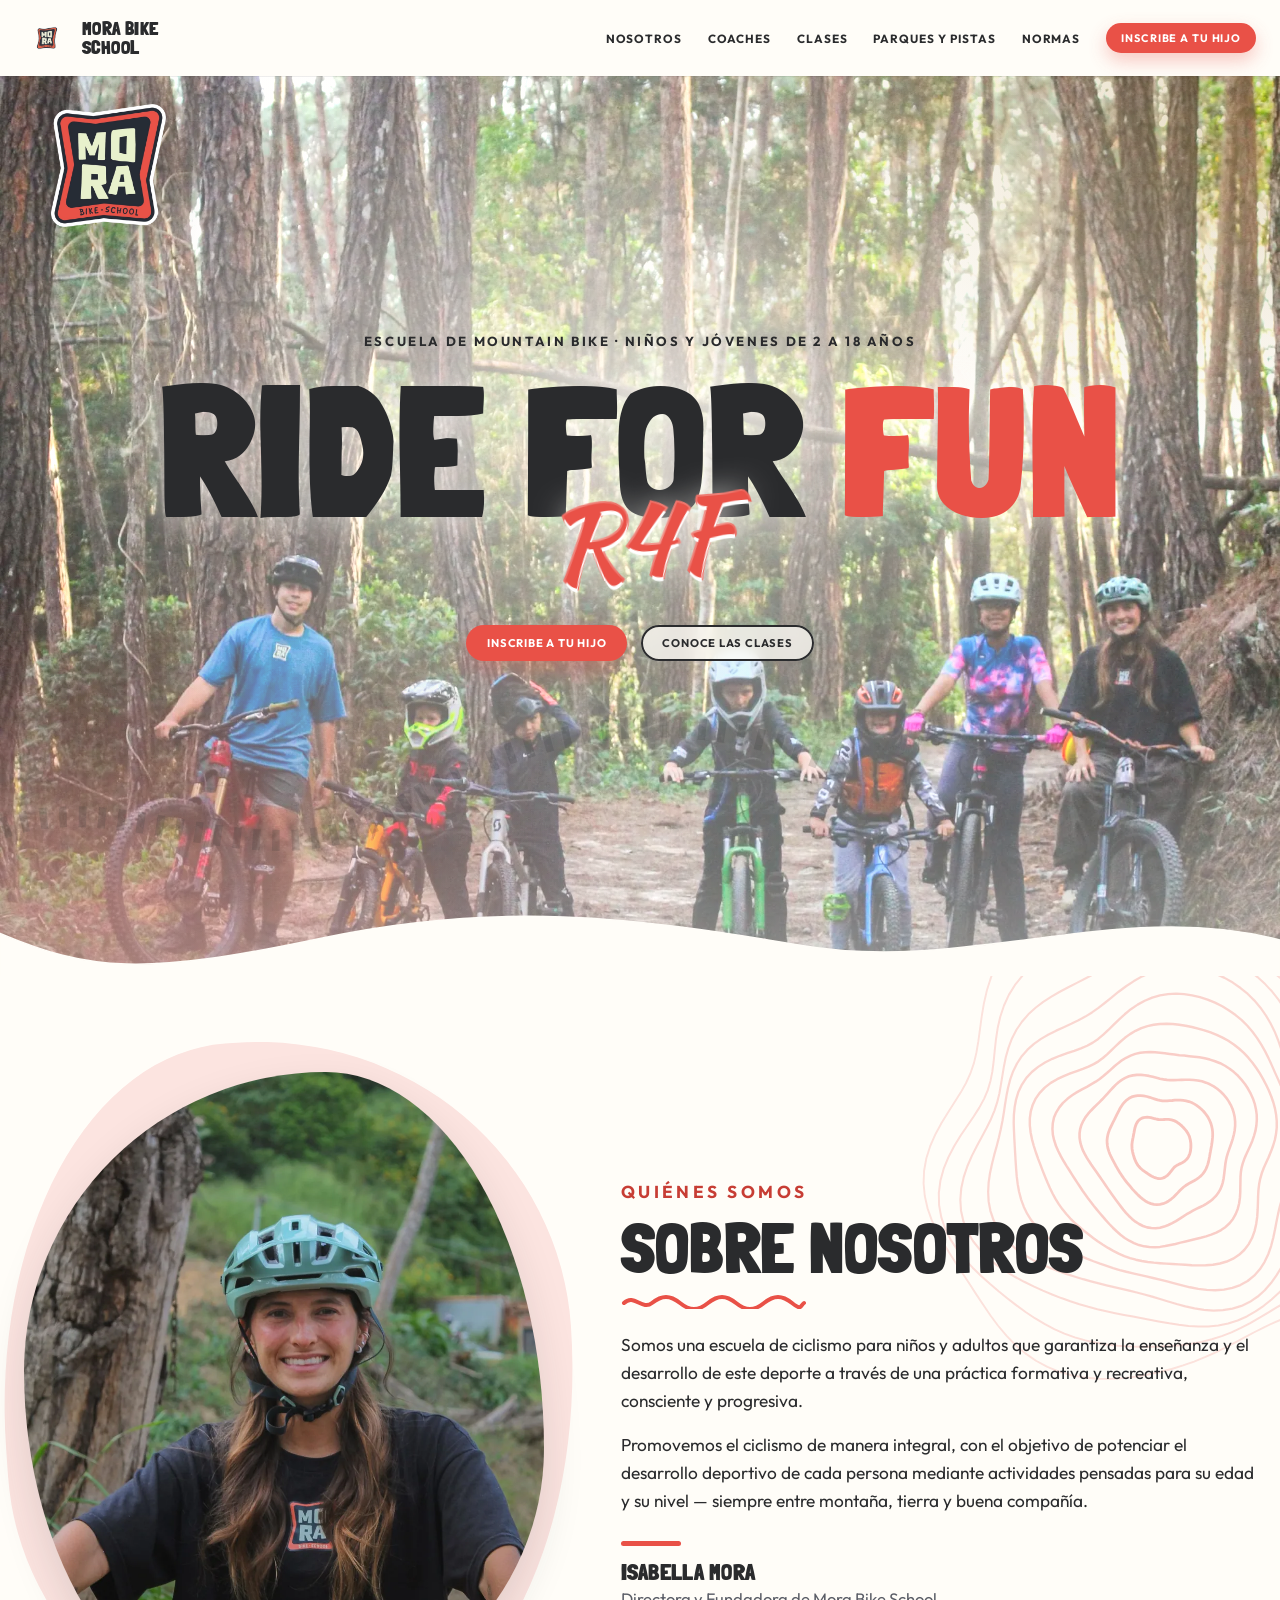
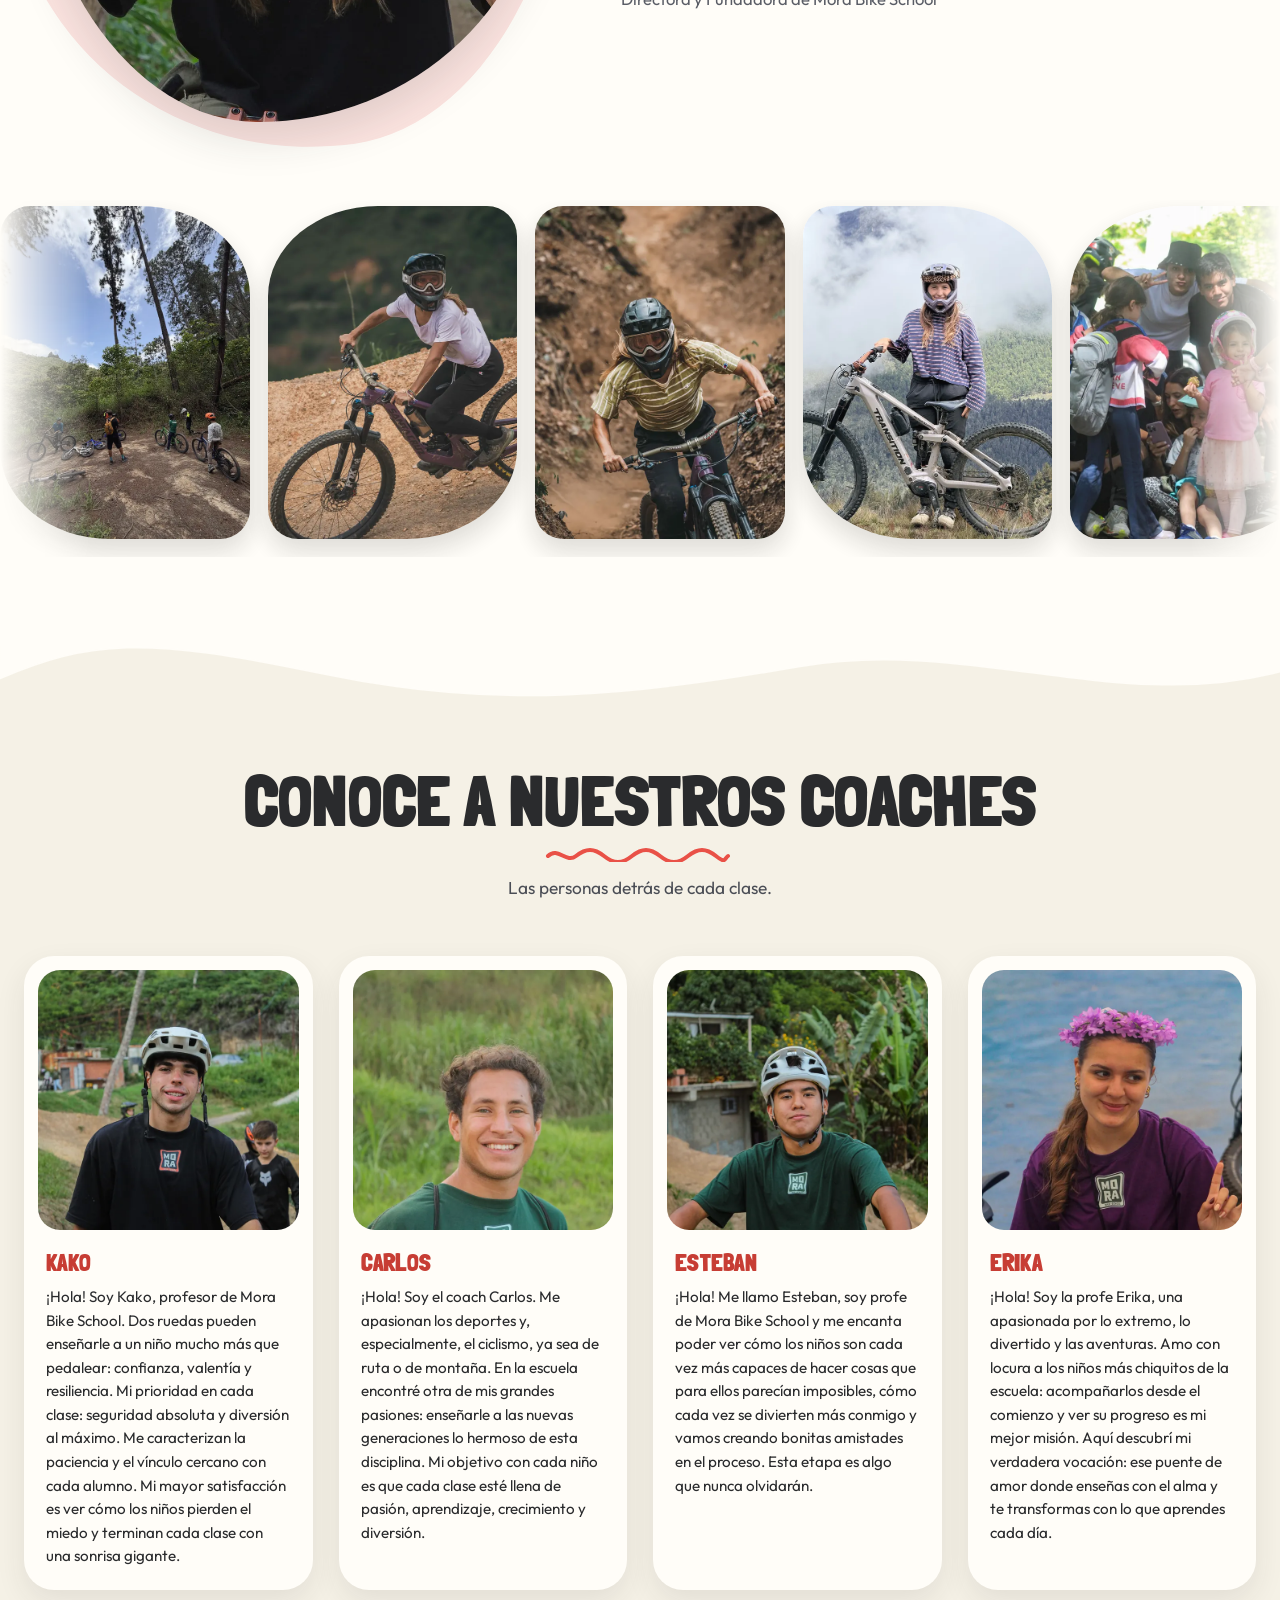
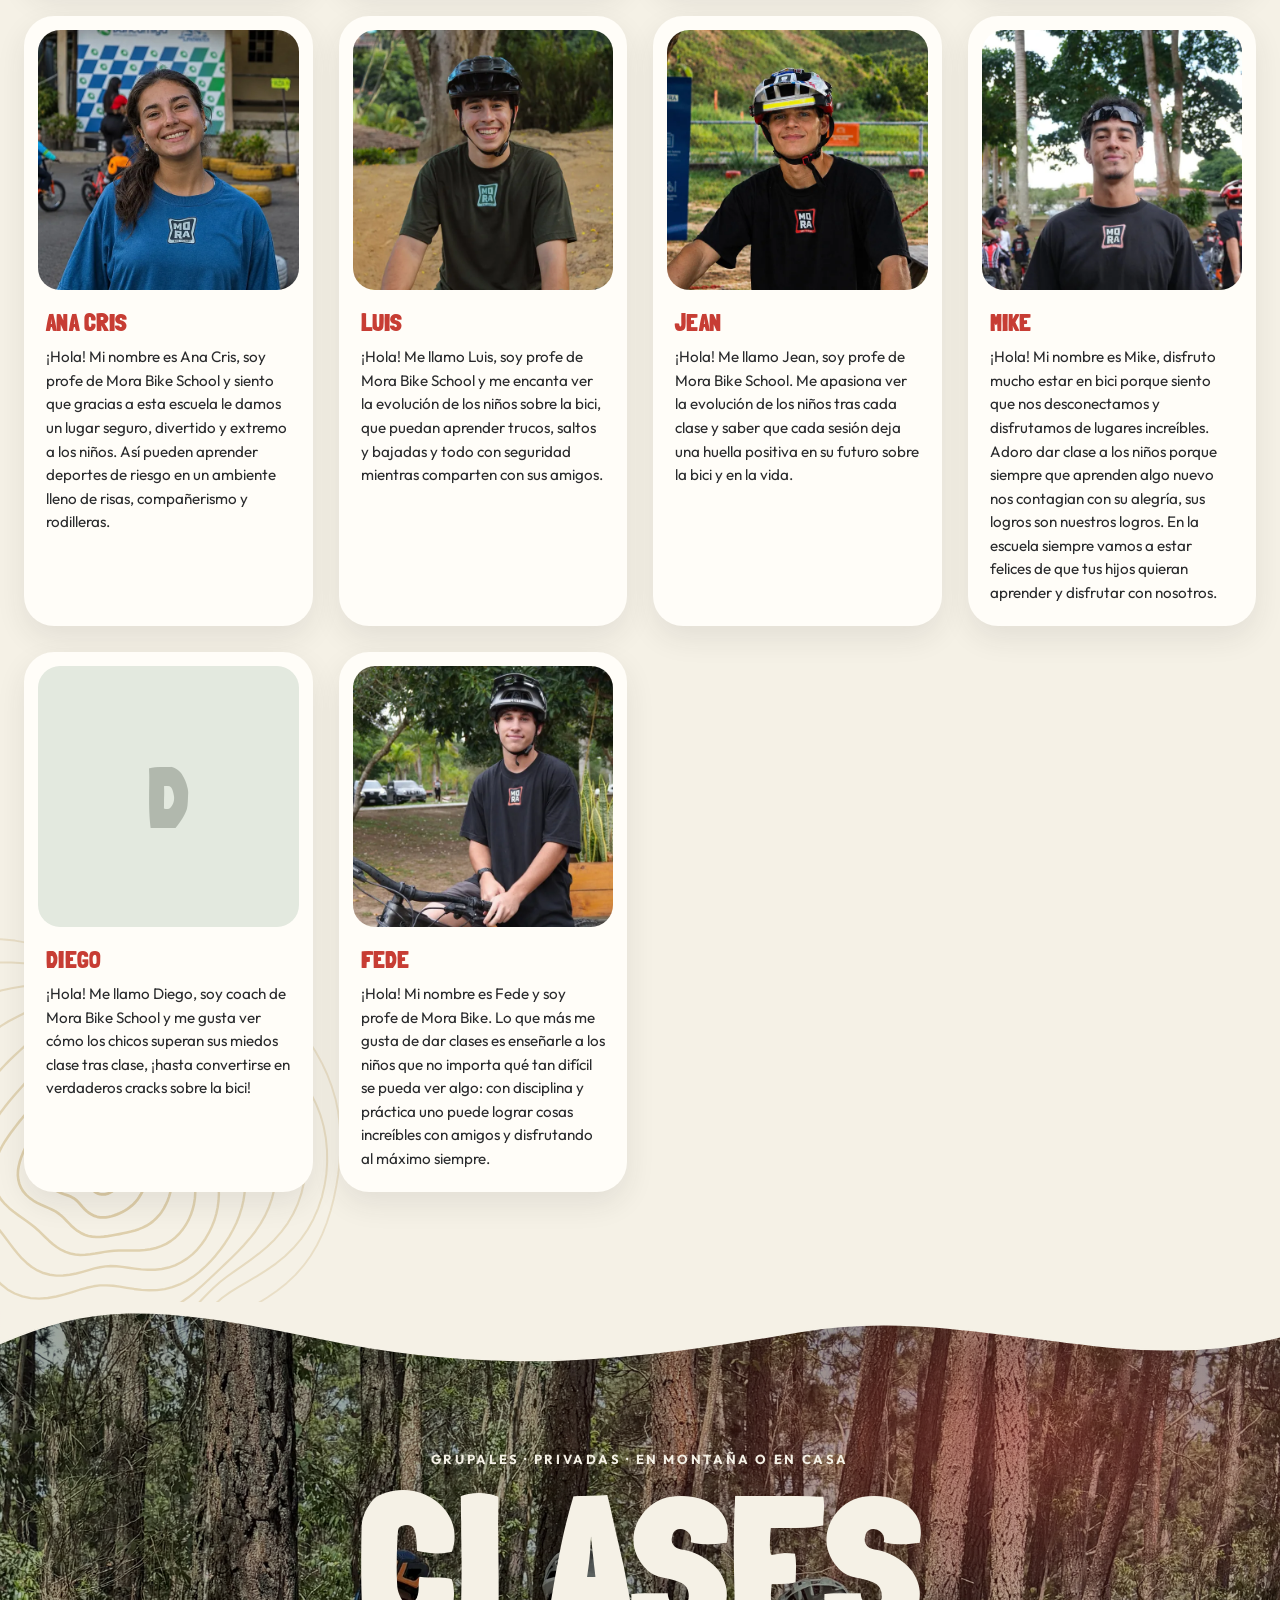
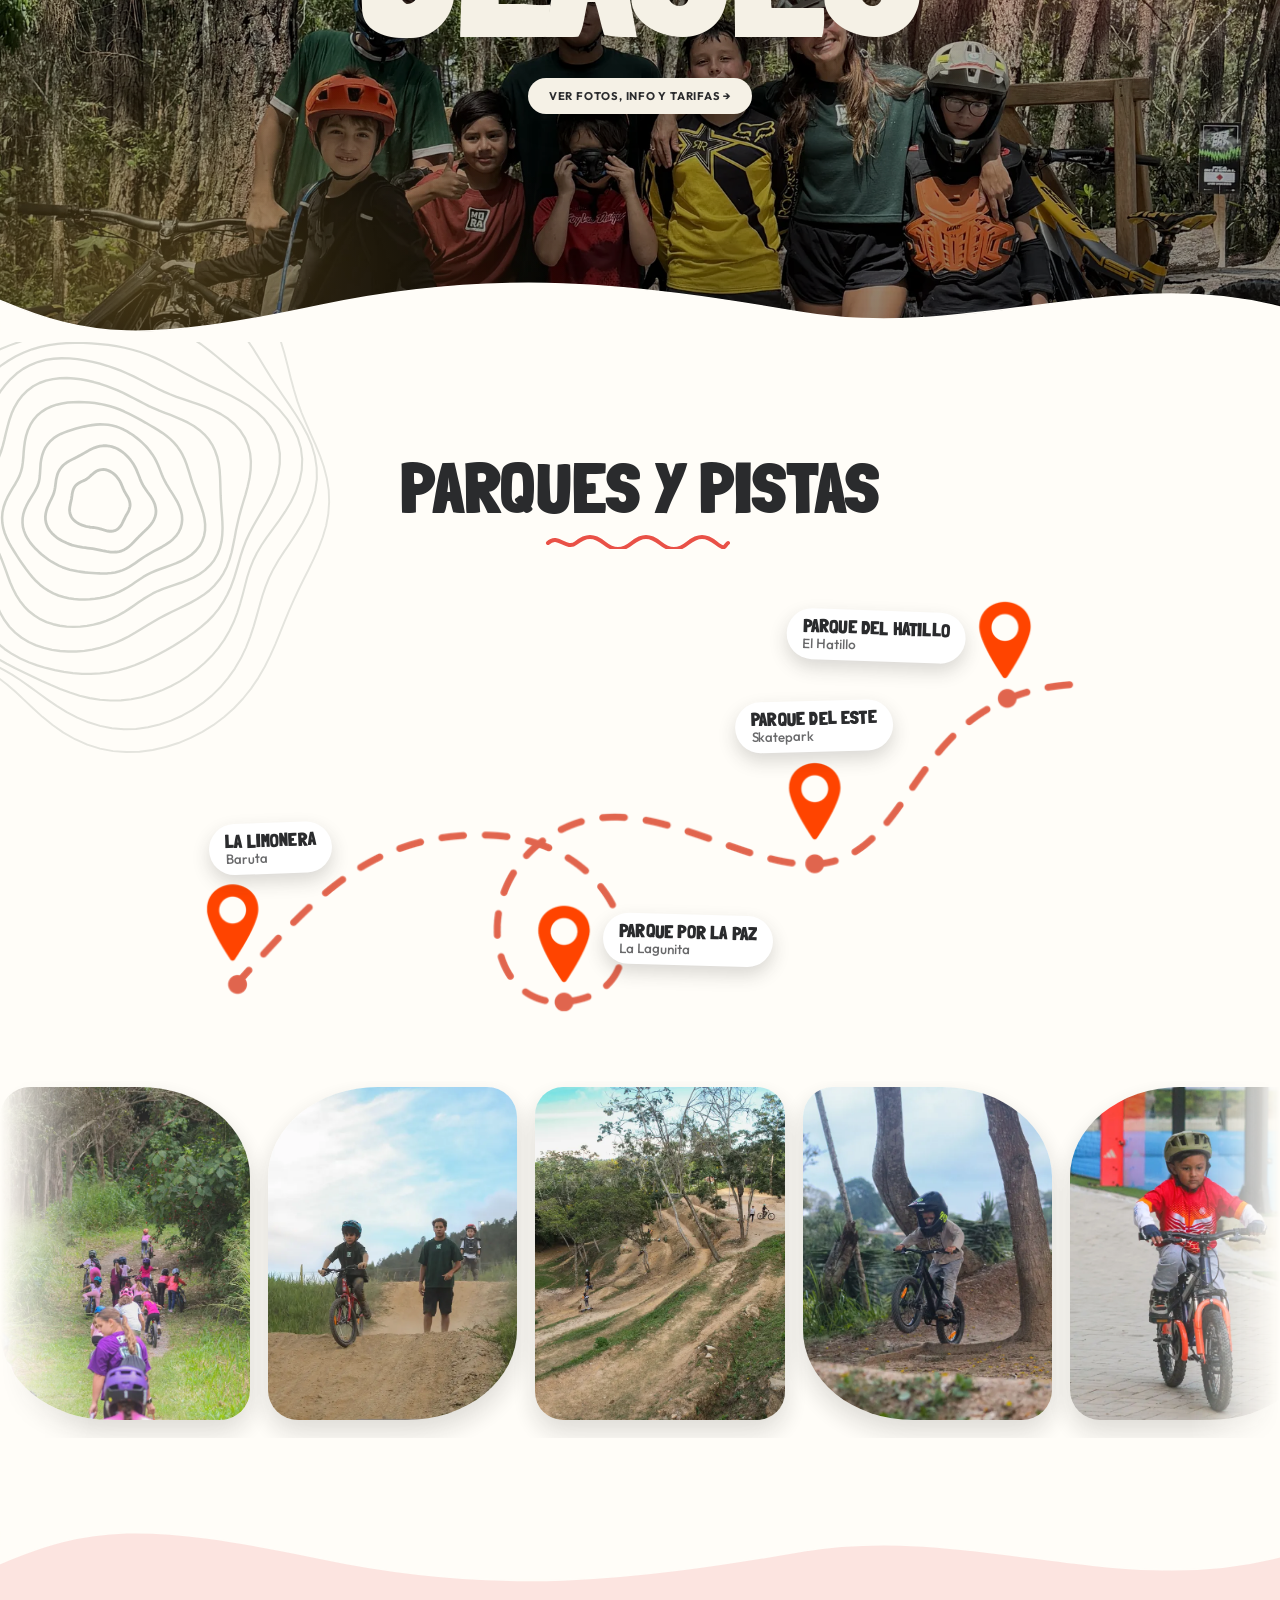
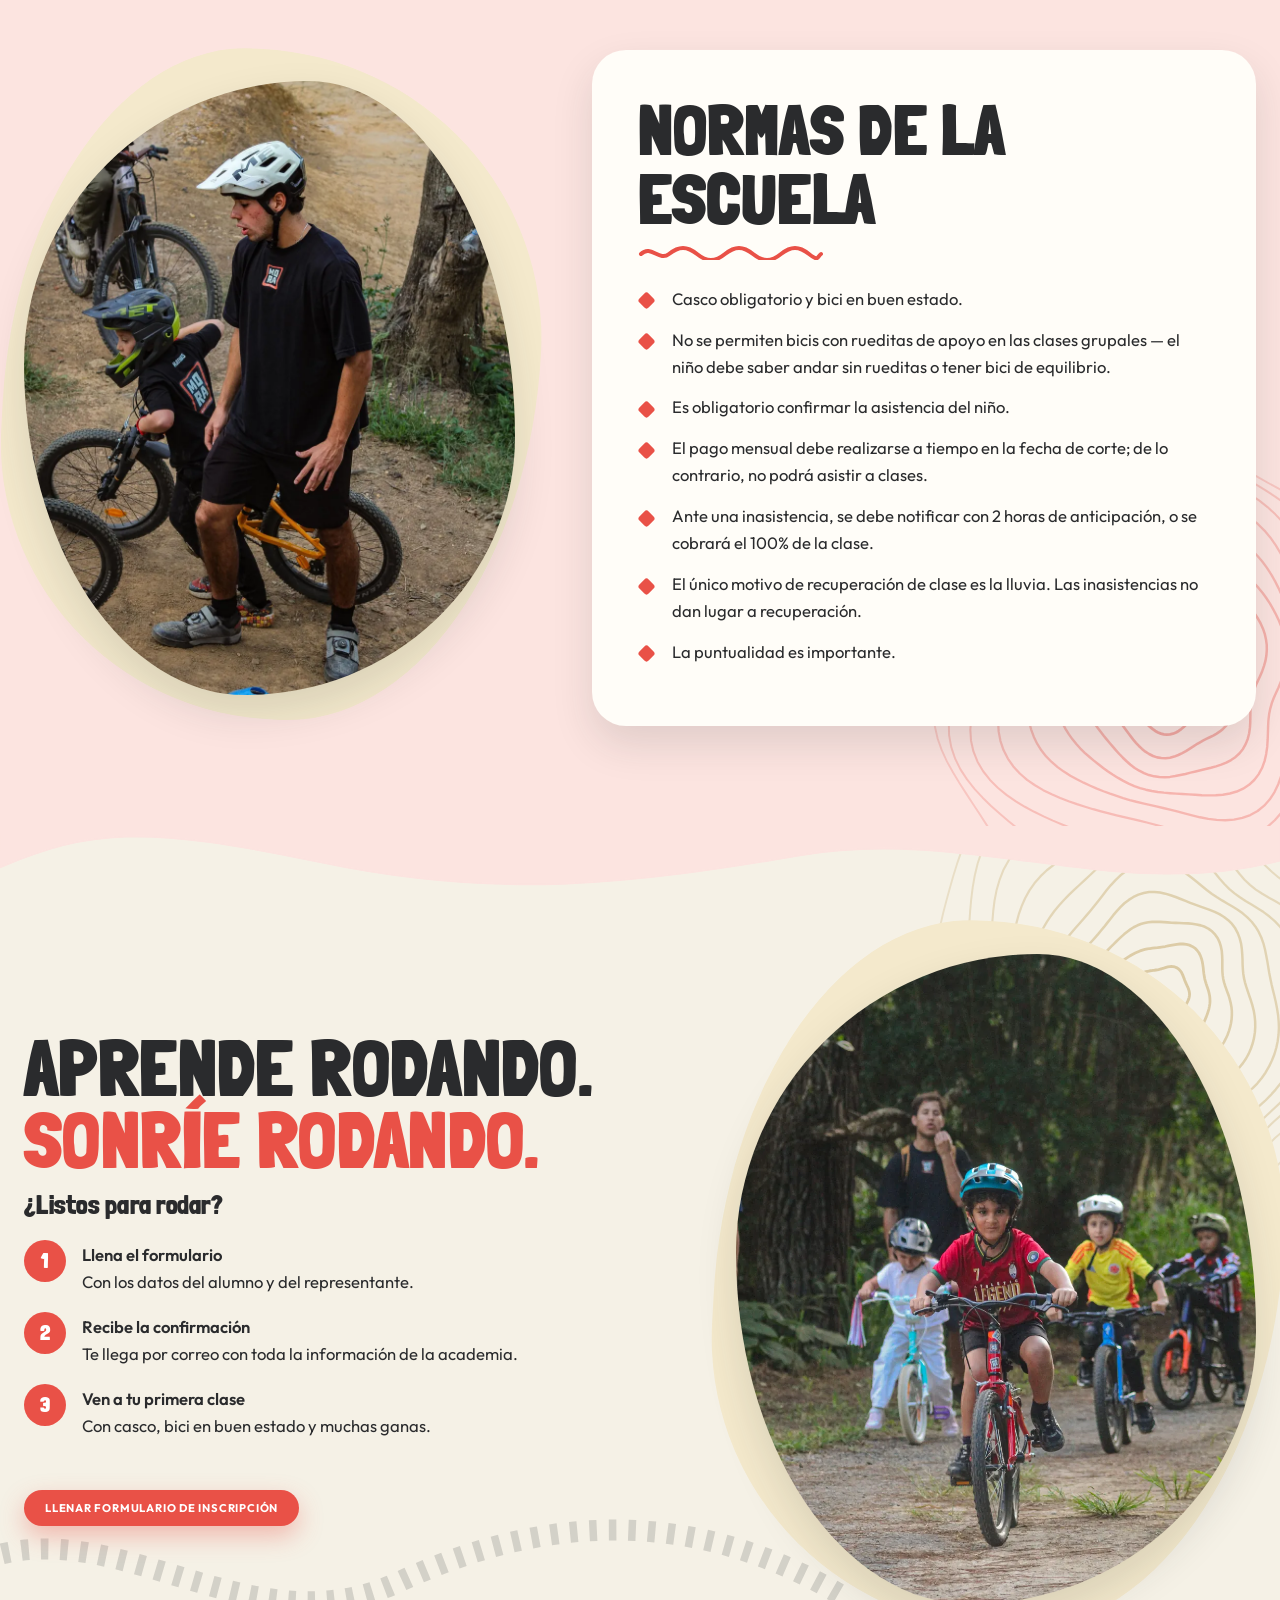
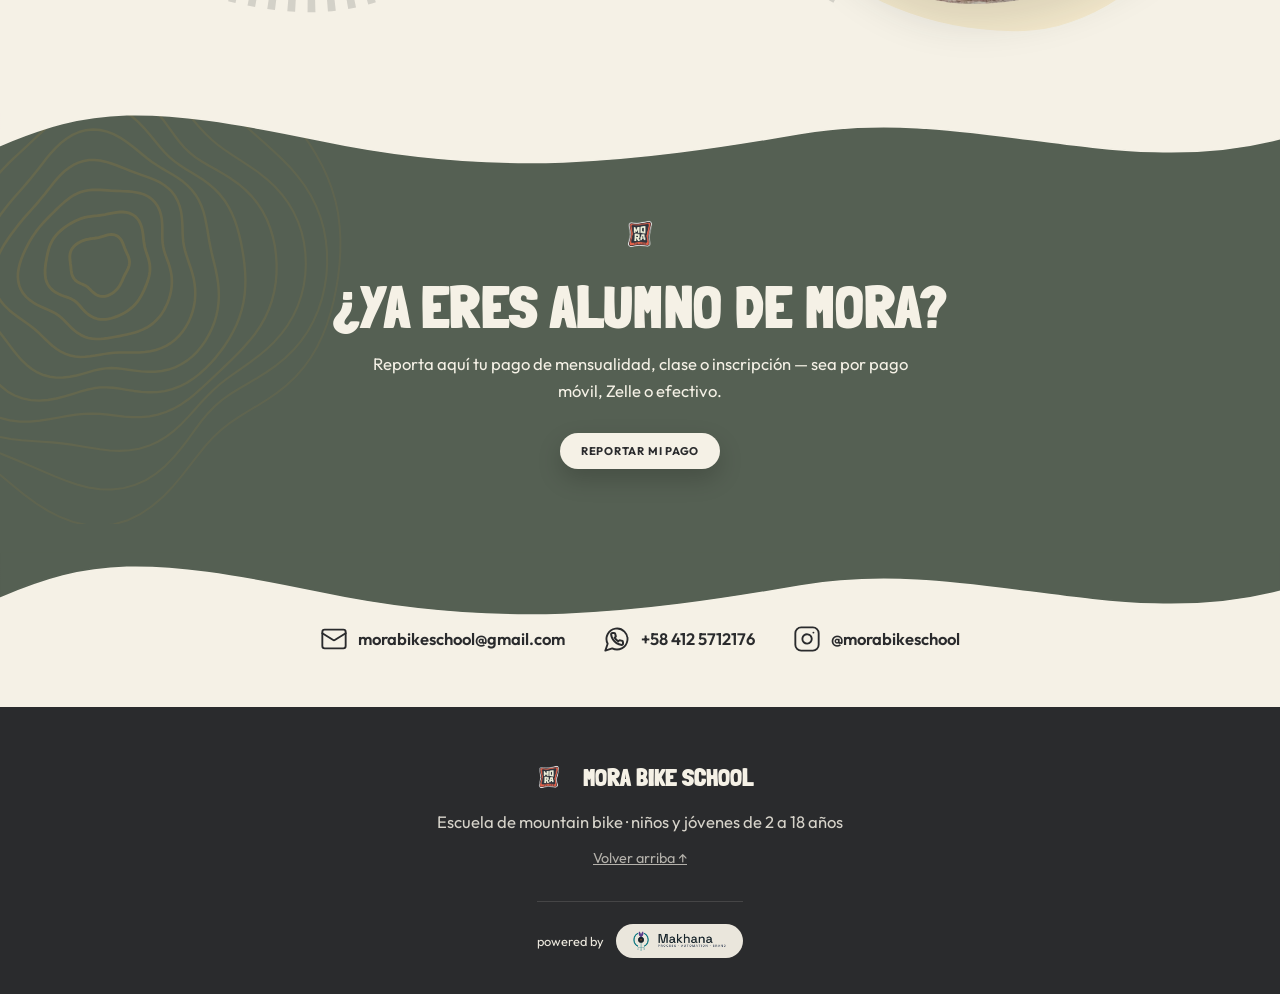
==== commit 0a298307: "Add files via upload" ====
--- a/index.html
+++ b/index.html
@@ -7,7 +7,7 @@
 <meta name="description" content="Mora Bike School: escuela de mountain bike para niños y jóvenes de 2 a 18 años en Caracas, Venezuela.">
 <link rel="icon" href="images/mora-logo.png">
 <link rel="preconnect" href="https://fonts.googleapis.com"><link rel="preconnect" href="https://fonts.gstatic.com" crossorigin>
-<link href="https://fonts.googleapis.com/css2?family=Kaushan+Script&family=Outfit:wght@400;500;600;700&family=Unbounded:wght@600;700;800;900&display=swap" rel="stylesheet">
+<link href="https://fonts.googleapis.com/css2?family=Kaushan+Script&family=Outfit:wght@400;500;600;700&family=Londrina+Solid:wght@400;900&display=swap" rel="stylesheet">
 <link rel="stylesheet" href="styles-v8.css?v=20261105">
 </head>
 <body id="top"><header class="nav">
--- a/styles-v8.css
+++ b/styles-v8.css
@@ -277,3 +277,34 @@
 .nav__cta{ padding:8px 15px !important; font-size:.6rem !important; }
 @media (max-width:900px){ .hero__inner{ padding-top:128px; } .hero__logo{ width:100px; top:14px; } }
 @media (max-width:560px){ .btn{ padding:10px 18px; } }
+
+/* v8.3: logo de la portada arriba a la izquierda */
+.hero__logo{ left:clamp(18px,4vw,64px); top:clamp(16px,2.4vw,28px); transform:none; width:clamp(86px,9vw,128px); }
+@media (max-width:900px){ .hero__inner{ padding-top:112px; } .hero__logo{ width:84px; left:16px; top:14px; } }
+
+@media (max-width:900px){ .hero__inner{ padding-top:126px; } }
+
+/* v8.4: tipografía de títulos Londrina Solid (la más parecida al logo); Outfit para los textos */
+:root{ --display:"Londrina Solid","Outfit",system-ui,sans-serif; }
+.title{ font-weight:900; font-size:clamp(2.8rem,6vw,4.4rem); letter-spacing:.005em; line-height:.98; }
+.hero__title{ font-weight:900; font-size:clamp(4.4rem,14.5vw,12.6rem); line-height:.82; letter-spacing:.005em; }
+.hero__title .r4f{ margin-top:-.38em; }
+.clases-teaser__title, .page-hero h1{ font-weight:900; letter-spacing:.005em; font-size:clamp(4.8rem,15.5vw,13rem); line-height:.82; }
+.slogan{ font-weight:900; font-size:clamp(2.8rem,6.2vw,4.9rem); letter-spacing:.005em; line-height:.92; }
+.reporta h2{ font-weight:900; font-size:clamp(2.3rem,4.8vw,3.7rem); letter-spacing:.005em; line-height:1; }
+.tipo__head h2{ font-weight:900; font-size:clamp(2.2rem,4.8vw,3.4rem); letter-spacing:.005em; line-height:1; }
+.coach__name{ font-size:1.5rem; font-weight:900; letter-spacing:.012em; }
+.firma__nombre{ font-size:1.45rem; font-weight:900; letter-spacing:.012em; }
+.extra h3, .gal__soon b{ font-size:1.55rem; font-weight:900; letter-spacing:.01em; }
+.precio b{ font-size:1.65rem; font-weight:900; }
+.pin-label b{ font-size:1.16em; font-weight:900; letter-spacing:.01em; }
+.inscribete h2.sub{ font-size:1.6rem; font-weight:900; margin:14px 0 22px; letter-spacing:.01em; }
+.nav__brand span{ font-size:1.2rem; font-weight:900; letter-spacing:.02em; line-height:1; }
+.footer__brand span{ font-size:1.55rem; font-weight:900; }
+.pasos li::before{ font-size:1.3rem; font-weight:900; }
+/* rótulos pequeños en Outfit (mayúsculas) para que se lean bien */
+.btn, .nav__links a, .nav__cta, .eyebrow, .hero__kicker, .clases-teaser__eyebrow, .tag, .precios h3, .back{ font-family:var(--body); font-weight:700; }
+.btn{ font-size:.7rem; letter-spacing:.07em; }
+.nav__links a{ font-size:.74rem; letter-spacing:.08em; } .nav__cta{ font-size:.68rem !important; }
+.eyebrow, .hero__kicker, .clases-teaser__eyebrow{ font-size:.82rem; letter-spacing:.2em; }
+.tag{ font-size:.72rem; letter-spacing:.08em; } .precios h3{ font-size:.8rem; letter-spacing:.14em; } .back{ font-size:.78rem; letter-spacing:.08em; }
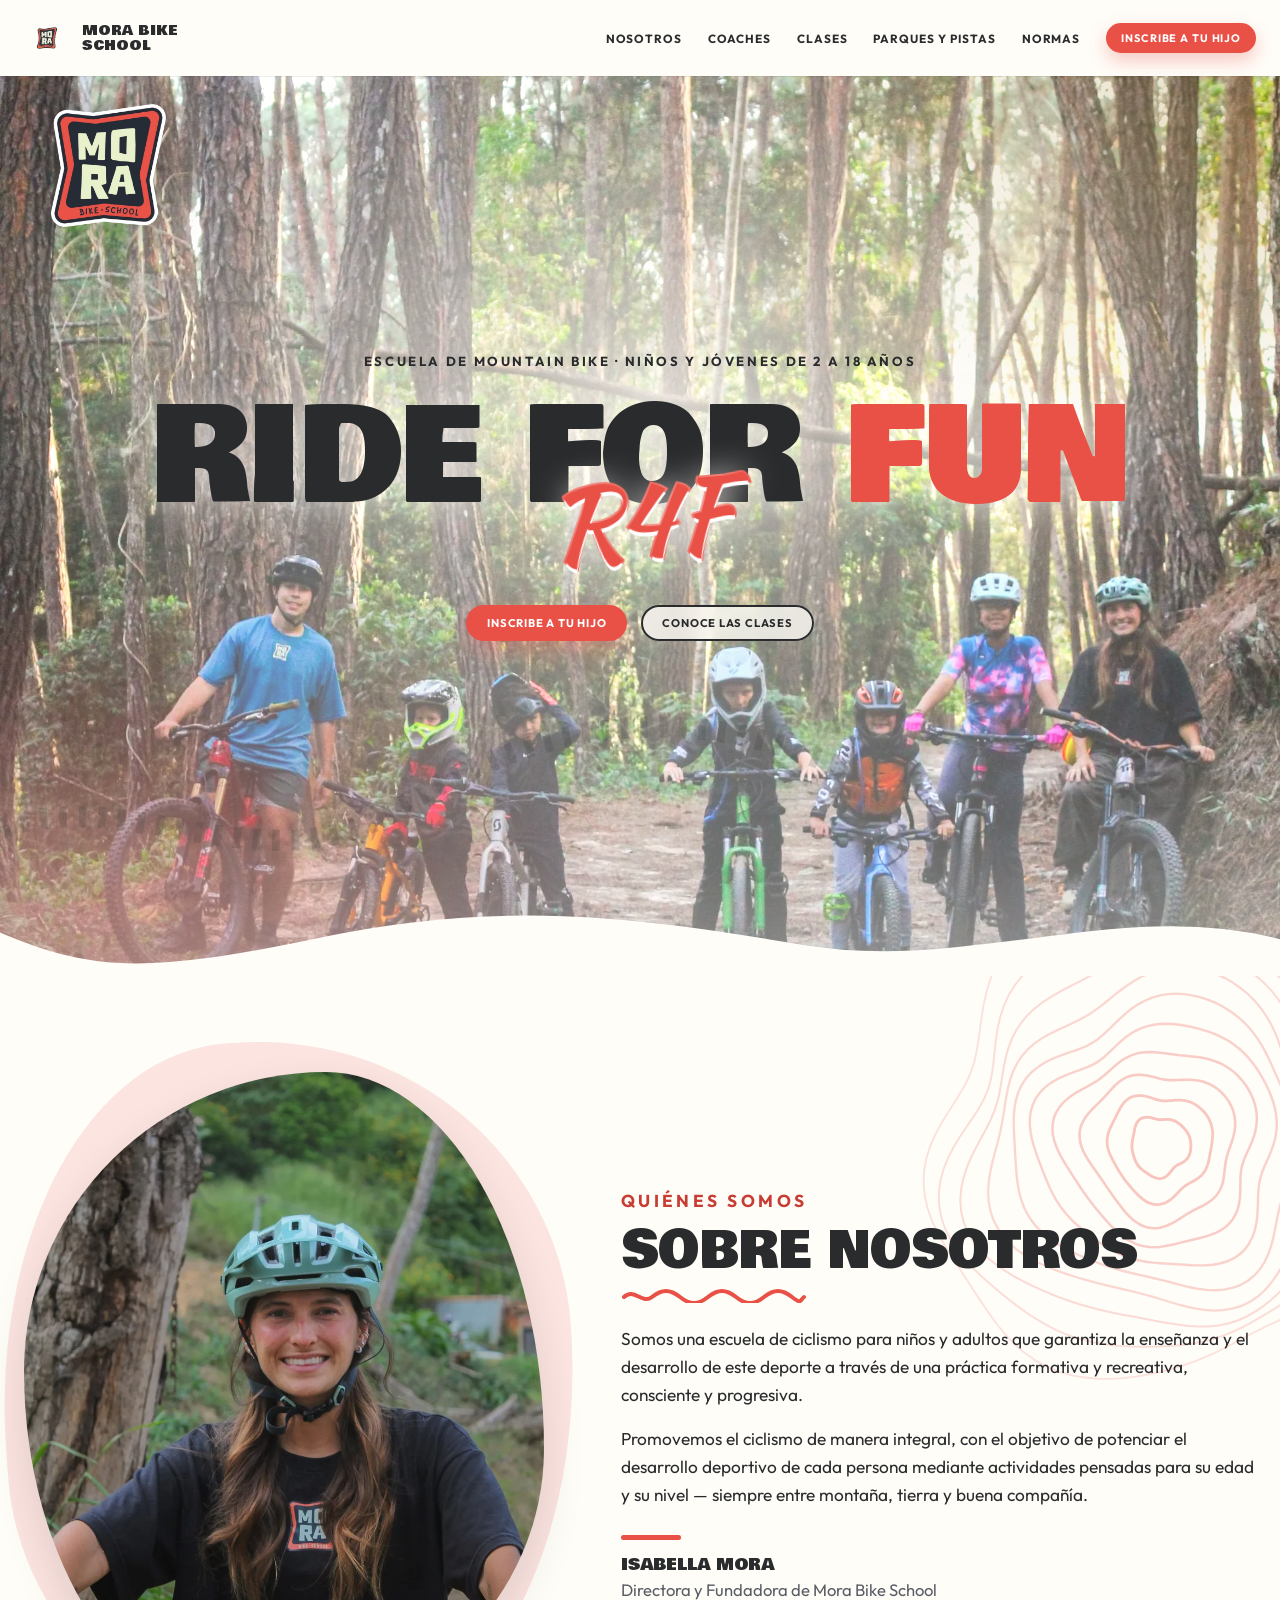
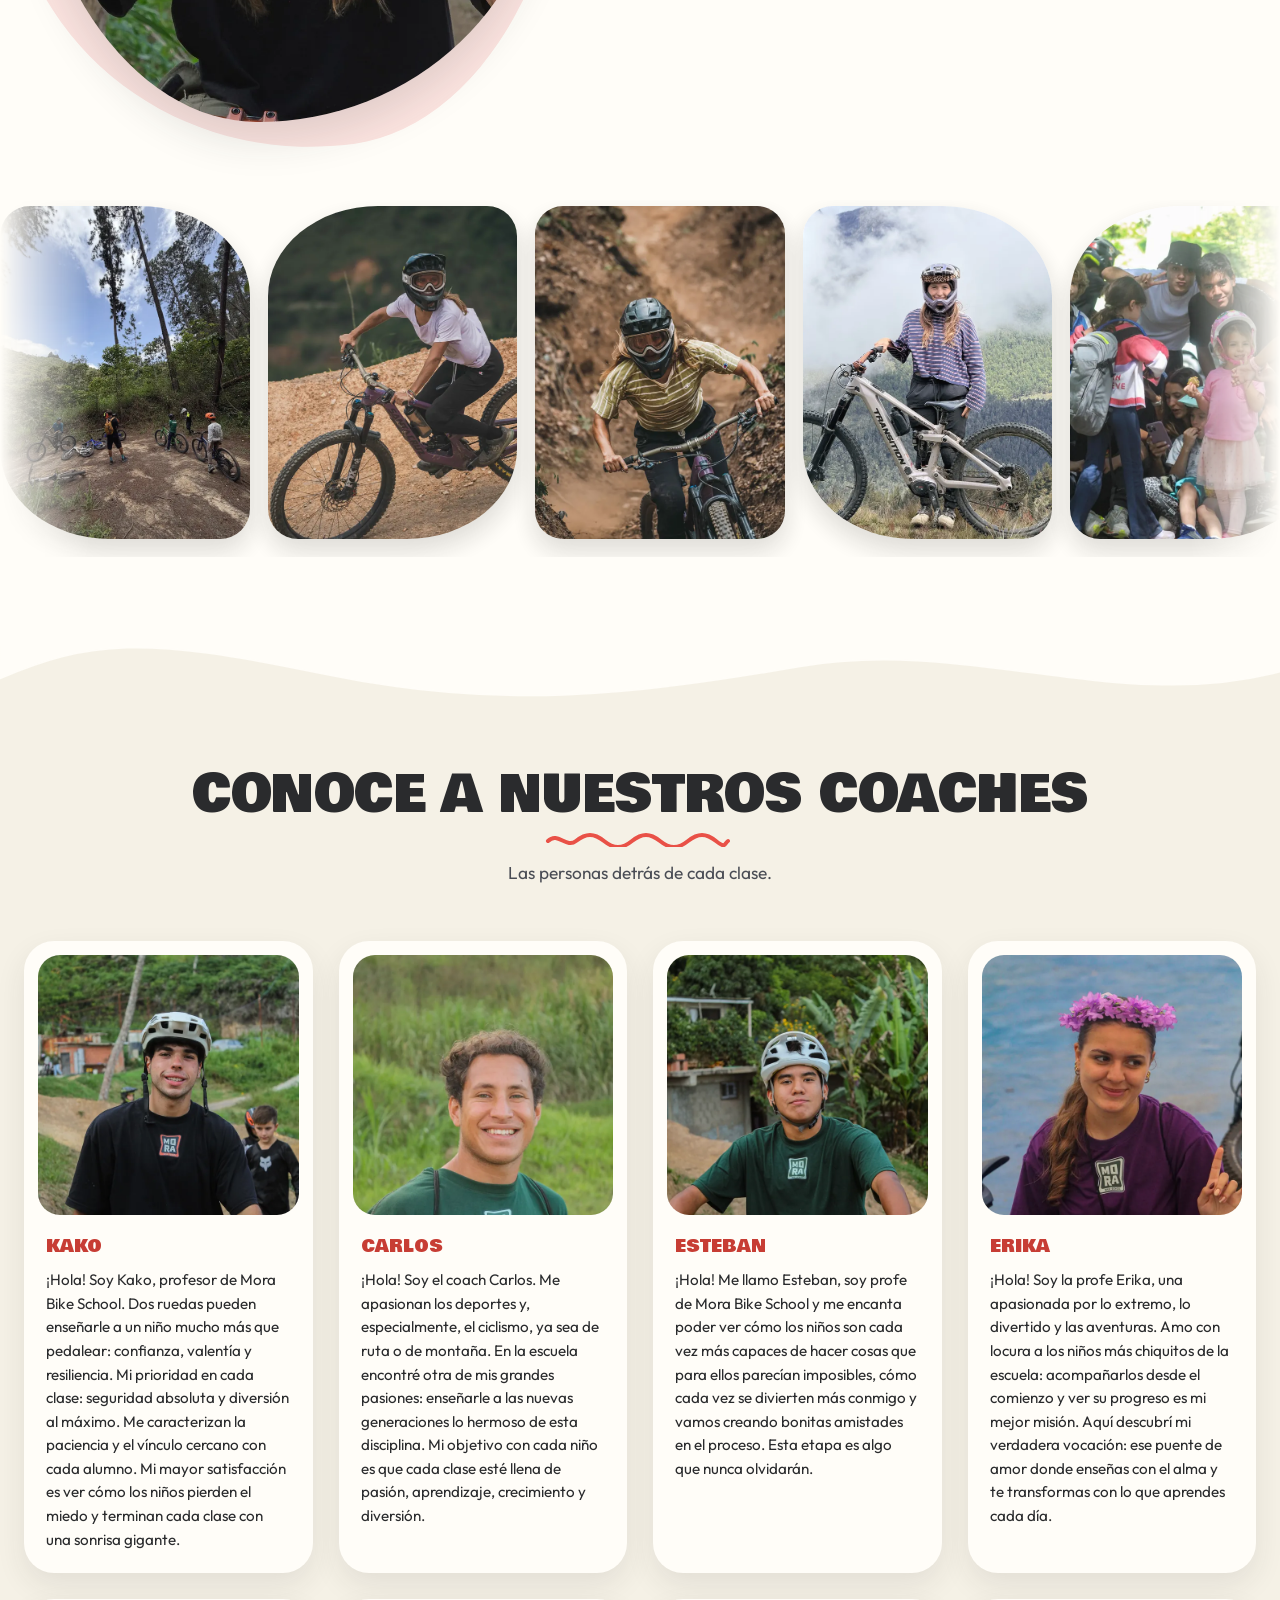
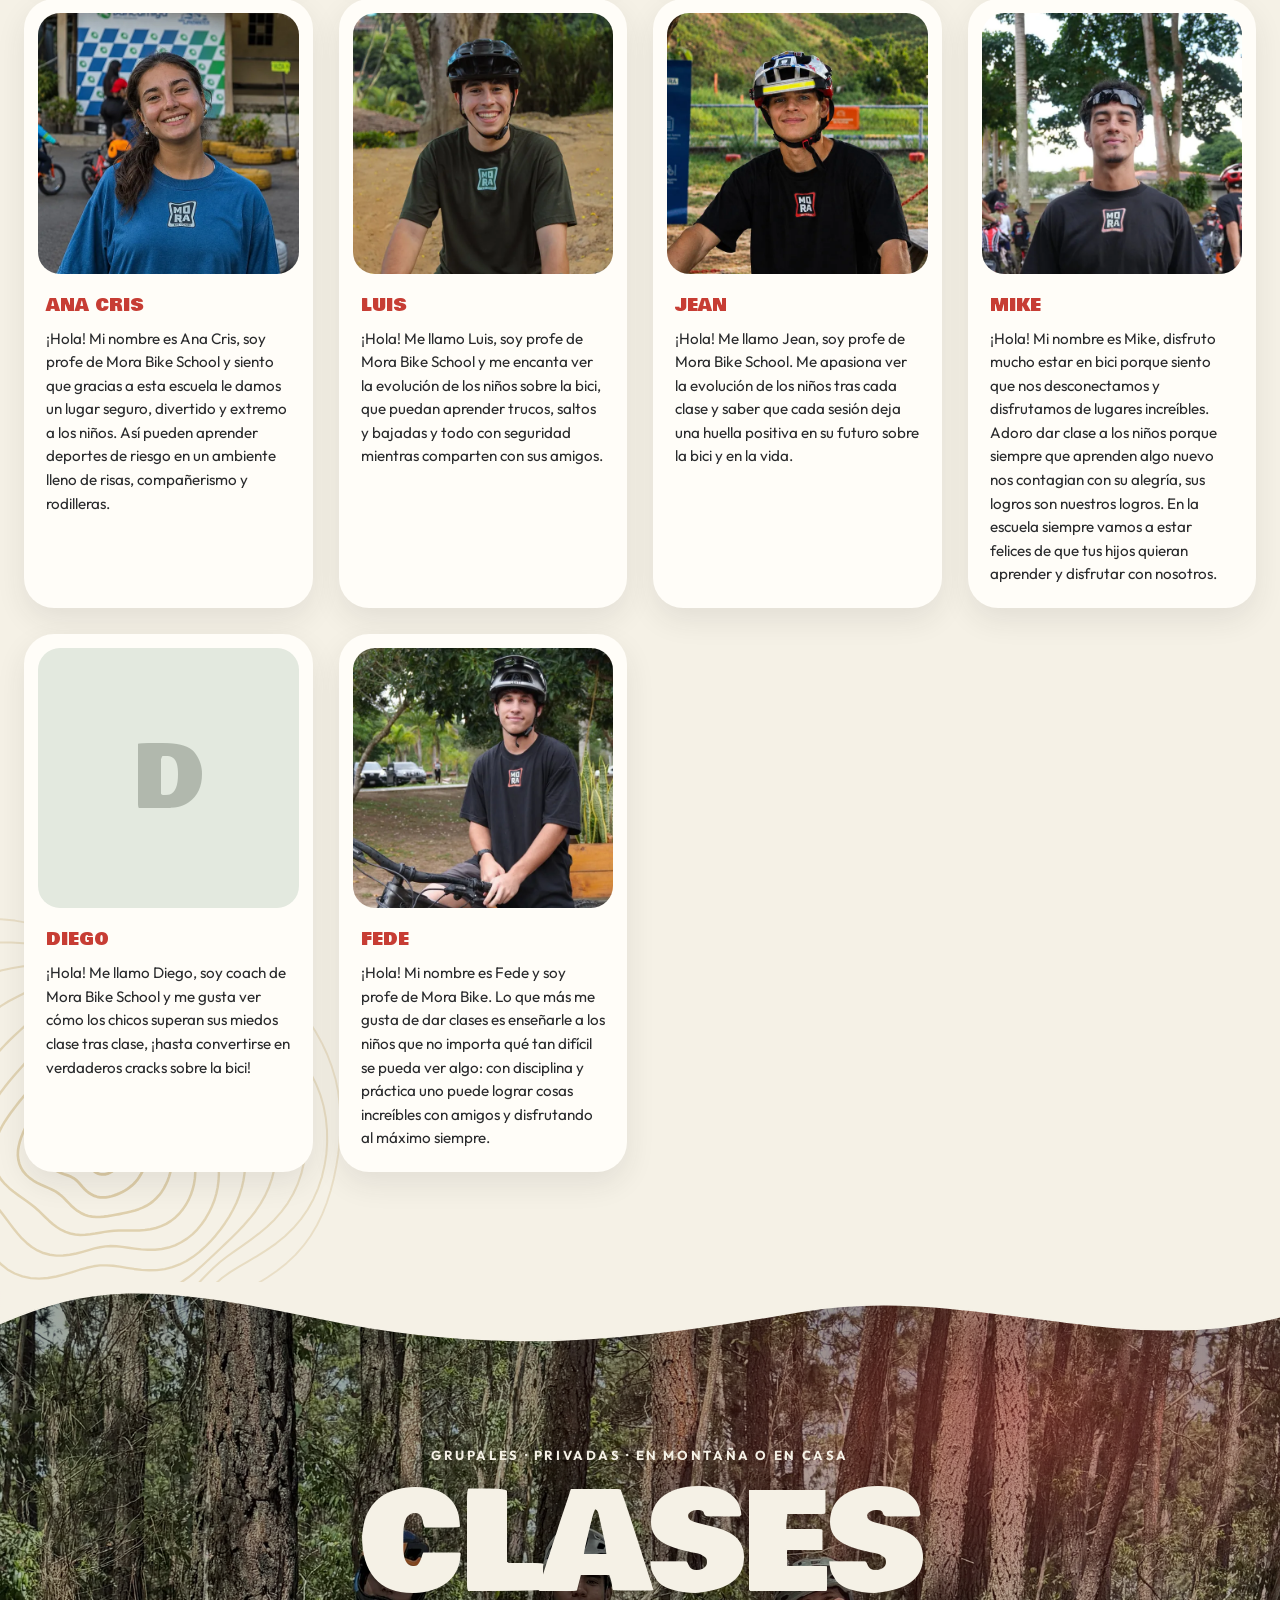
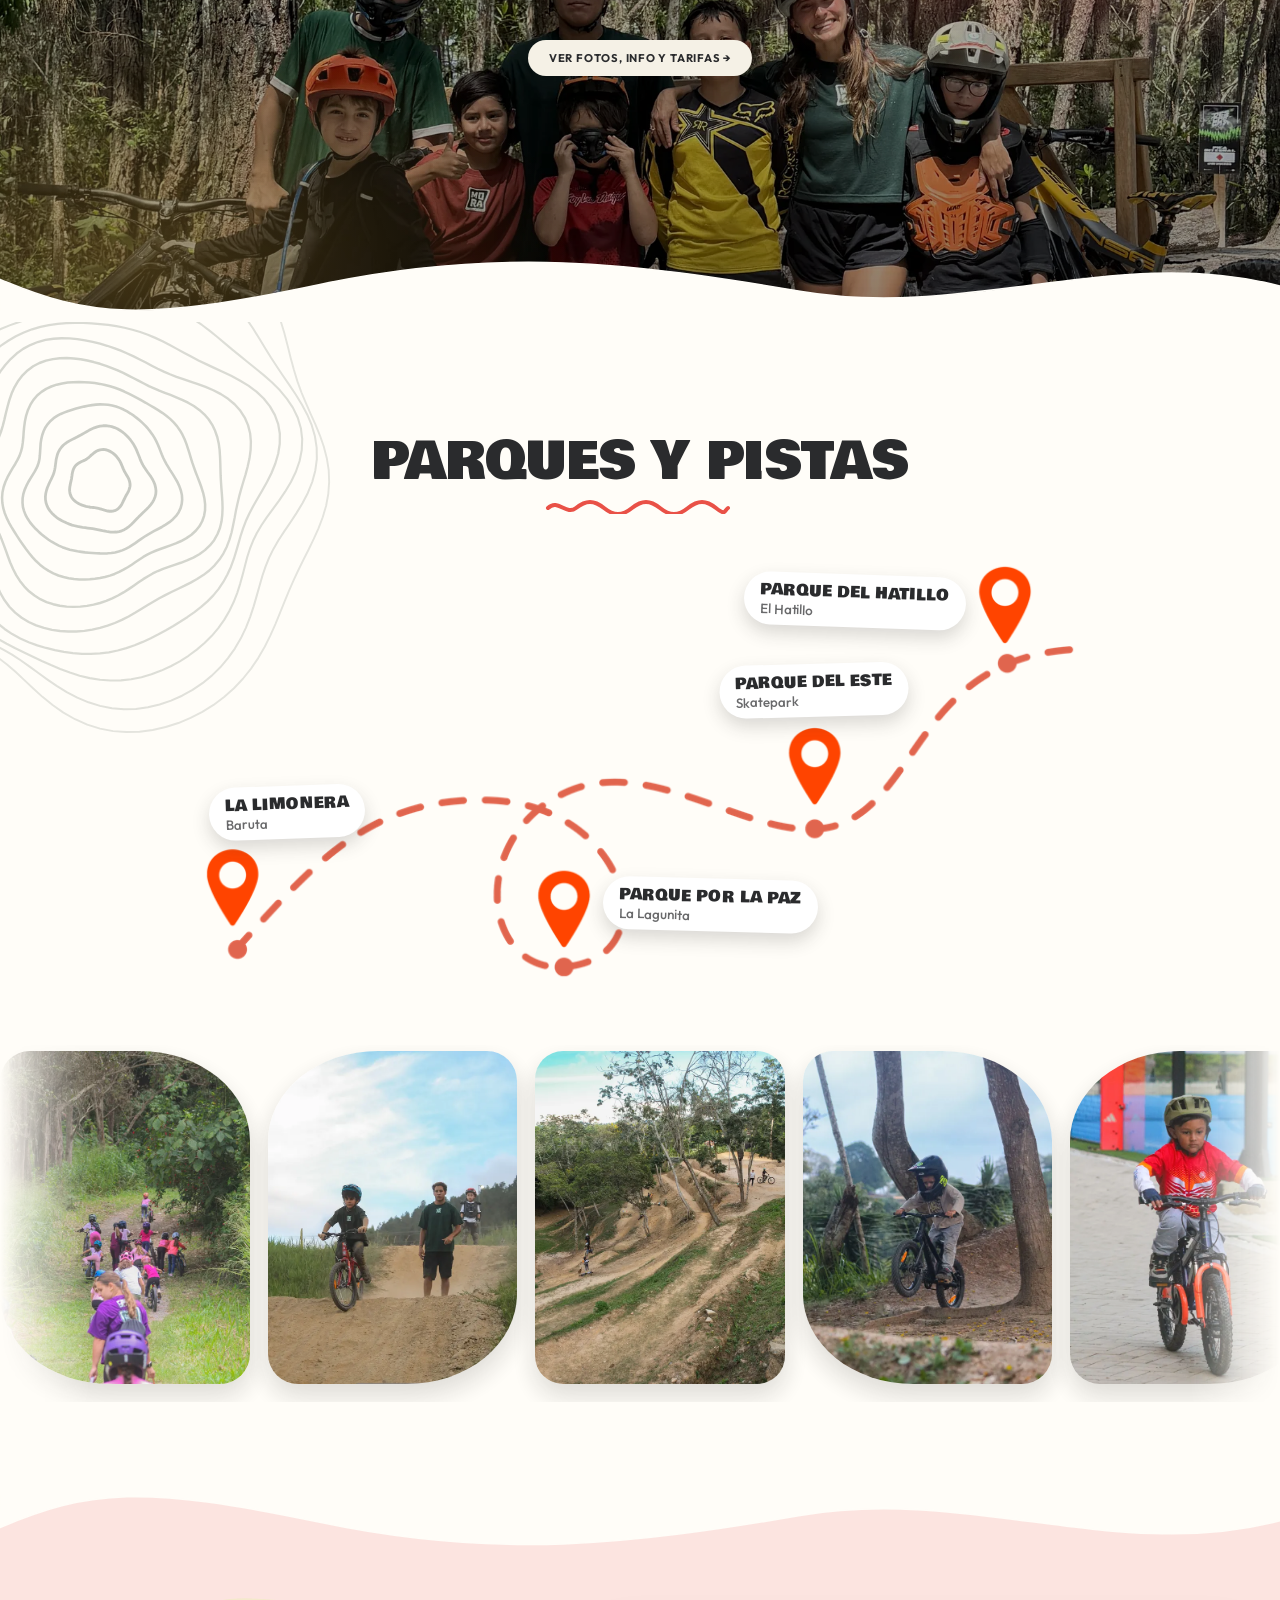
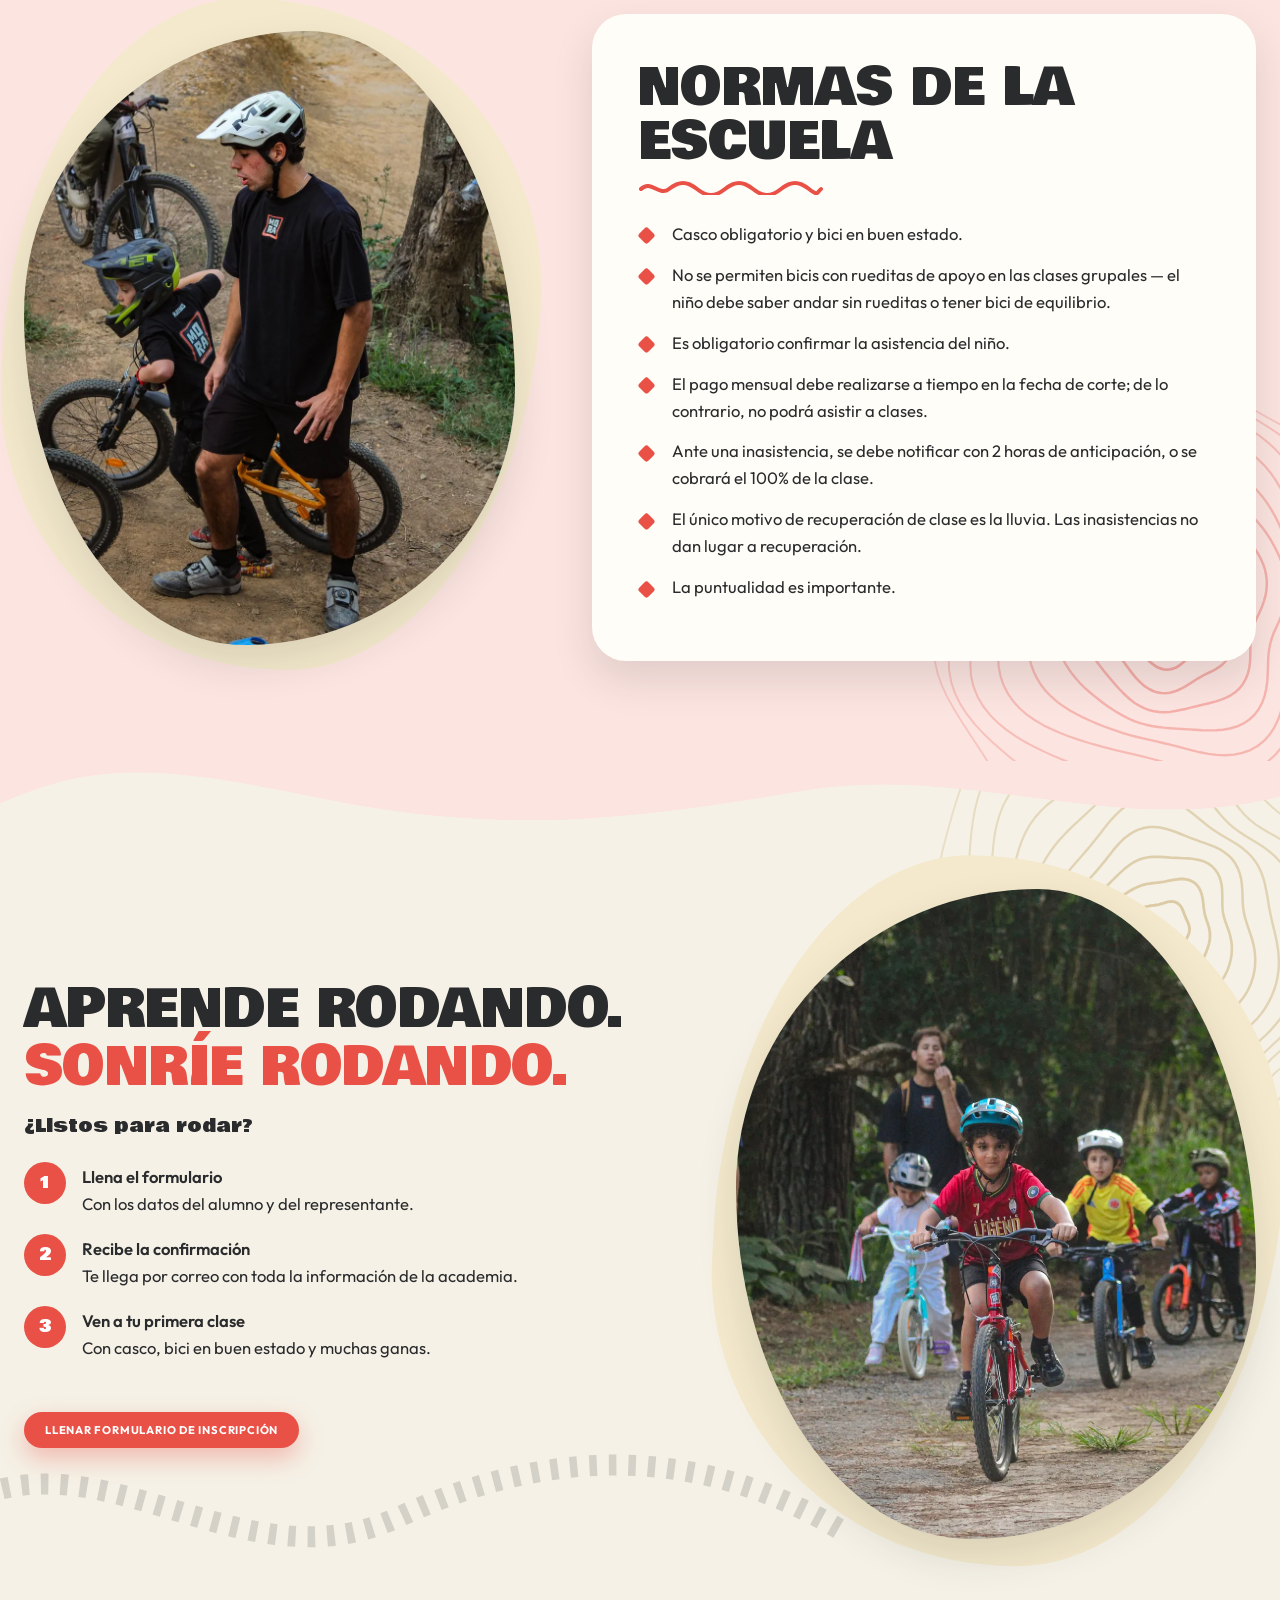
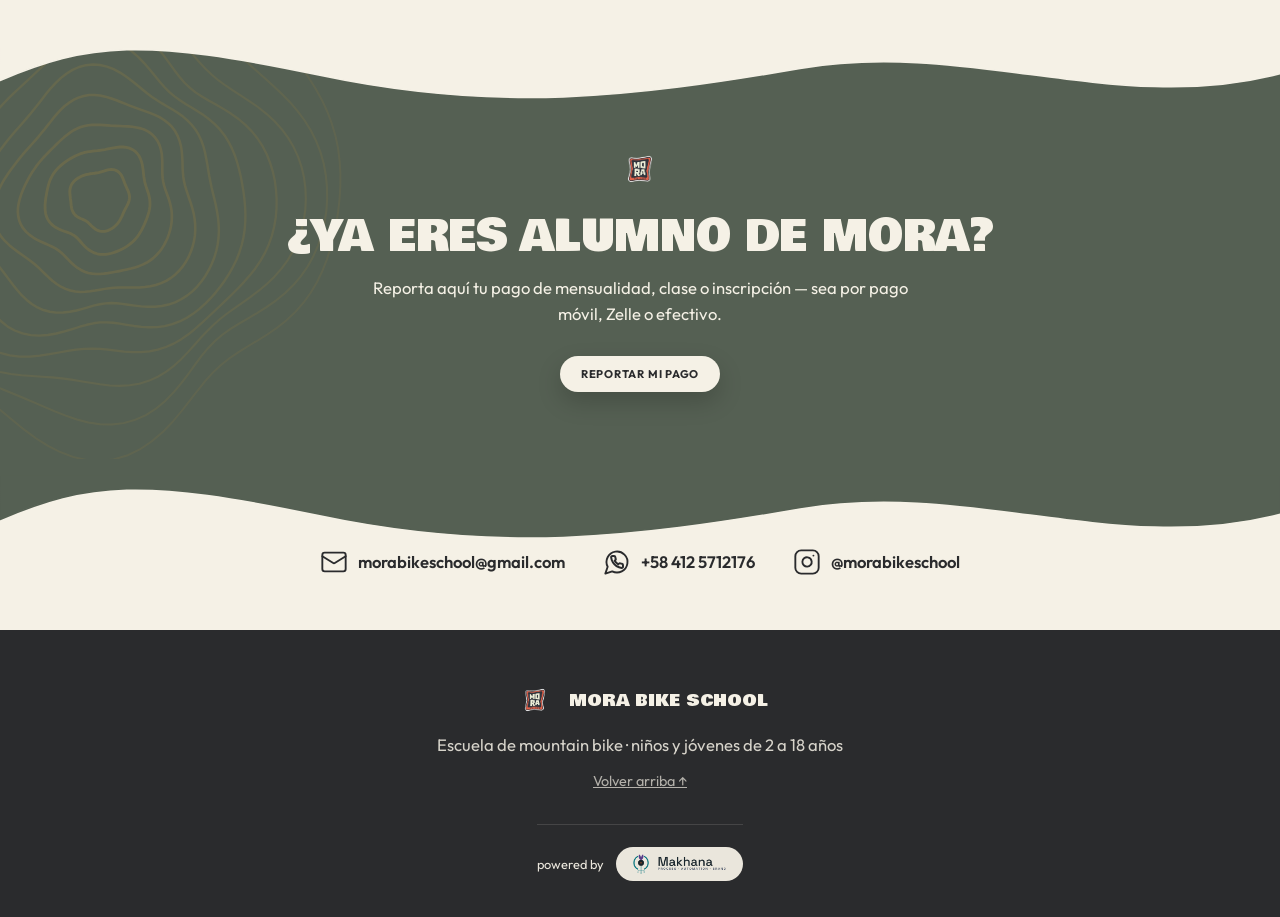
==== commit 1ffeaf35: "Add files via upload" ====
--- a/index.html
+++ b/index.html
@@ -7,7 +7,7 @@
 <meta name="description" content="Mora Bike School: escuela de mountain bike para niños y jóvenes de 2 a 18 años en Caracas, Venezuela.">
 <link rel="icon" href="images/mora-logo.png">
 <link rel="preconnect" href="https://fonts.googleapis.com"><link rel="preconnect" href="https://fonts.gstatic.com" crossorigin>
-<link href="https://fonts.googleapis.com/css2?family=Kaushan+Script&family=Outfit:wght@400;500;600;700&family=Londrina+Solid:wght@400;900&display=swap" rel="stylesheet">
+<link href="https://fonts.googleapis.com/css2?family=Kaushan+Script&family=Outfit:wght@400;500;600;700&family=Bowlby+One&display=swap" rel="stylesheet">
 <link rel="stylesheet" href="styles-v8.css?v=20261105">
 </head>
 <body id="top"><header class="nav">
--- a/styles-v8.css
+++ b/styles-v8.css
@@ -284,27 +284,31 @@
 
 @media (max-width:900px){ .hero__inner{ padding-top:126px; } }
 
-/* v8.4: tipografía de títulos Londrina Solid (la más parecida al logo); Outfit para los textos */
-:root{ --display:"Londrina Solid","Outfit",system-ui,sans-serif; }
-.title{ font-weight:900; font-size:clamp(2.8rem,6vw,4.4rem); letter-spacing:.005em; line-height:.98; }
-.hero__title{ font-weight:900; font-size:clamp(4.4rem,14.5vw,12.6rem); line-height:.82; letter-spacing:.005em; }
-.hero__title .r4f{ margin-top:-.38em; }
-.clases-teaser__title, .page-hero h1{ font-weight:900; letter-spacing:.005em; font-size:clamp(4.8rem,15.5vw,13rem); line-height:.82; }
-.slogan{ font-weight:900; font-size:clamp(2.8rem,6.2vw,4.9rem); letter-spacing:.005em; line-height:.92; }
-.reporta h2{ font-weight:900; font-size:clamp(2.3rem,4.8vw,3.7rem); letter-spacing:.005em; line-height:1; }
-.tipo__head h2{ font-weight:900; font-size:clamp(2.2rem,4.8vw,3.4rem); letter-spacing:.005em; line-height:1; }
-.coach__name{ font-size:1.5rem; font-weight:900; letter-spacing:.012em; }
-.firma__nombre{ font-size:1.45rem; font-weight:900; letter-spacing:.012em; }
-.extra h3, .gal__soon b{ font-size:1.55rem; font-weight:900; letter-spacing:.01em; }
-.precio b{ font-size:1.65rem; font-weight:900; }
-.pin-label b{ font-size:1.16em; font-weight:900; letter-spacing:.01em; }
-.inscribete h2.sub{ font-size:1.6rem; font-weight:900; margin:14px 0 22px; letter-spacing:.01em; }
-.nav__brand span{ font-size:1.2rem; font-weight:900; letter-spacing:.02em; line-height:1; }
-.footer__brand span{ font-size:1.55rem; font-weight:900; }
-.pasos li::before{ font-size:1.3rem; font-weight:900; }
+/* v8.5: tipografía de títulos Bowlby One; Outfit para los textos y rótulos pequeños */
+html{ font-synthesis:none; }
+:root{ --display:"Bowlby One","Outfit",system-ui,sans-serif; }
+.title, .hero__title, .clases-teaser__title, .page-hero h1, .slogan, .reporta h2, .tipo__head h2, .coach__name, .firma__nombre, .extra h3, .gal__soon b, .precio b, .pin-label b, .inscribete h2.sub, .nav__brand span, .footer__brand span, .pasos li::before, .coach__initial{ font-family:var(--display); font-weight:400; }
+.title{ font-size:clamp(1.95rem,4.3vw,3.2rem); letter-spacing:-.01em; line-height:1.06; }
+.hero__title{ font-size:clamp(3.2rem,10.2vw,9rem); line-height:.96; letter-spacing:-.02em; }
+.hero__title .r4f{ margin-top:-.5em; }
+.clases-teaser__title, .page-hero h1{ font-size:clamp(3.3rem,10.6vw,8.8rem); line-height:.95; letter-spacing:-.02em; }
+.slogan{ font-size:clamp(1.9rem,4.4vw,3.3rem); line-height:1.1; letter-spacing:-.01em; }
+.reporta h2{ font-size:clamp(1.7rem,3.6vw,2.7rem); line-height:1.1; letter-spacing:-.01em; }
+.tipo__head h2{ font-size:clamp(1.6rem,3.5vw,2.5rem); line-height:1.08; letter-spacing:-.01em; }
+.coach__name{ font-size:1.08rem; letter-spacing:0; }
+.firma__nombre{ font-size:1.02rem; letter-spacing:0; }
+.extra h3, .gal__soon b{ font-size:1.08rem; letter-spacing:0; }
+.precio b{ font-size:1.18rem; }
+.pin-label b{ font-size:.96em; letter-spacing:0; }
+.inscribete h2.sub{ font-size:1.12rem; margin:16px 0 24px; letter-spacing:0; }
+.nav__brand span{ font-size:.86rem; letter-spacing:0; line-height:1.1; }
+.footer__brand span{ font-size:1.05rem; }
+.pasos li::before{ font-size:1.02rem; }
 /* rótulos pequeños en Outfit (mayúsculas) para que se lean bien */
 .btn, .nav__links a, .nav__cta, .eyebrow, .hero__kicker, .clases-teaser__eyebrow, .tag, .precios h3, .back{ font-family:var(--body); font-weight:700; }
 .btn{ font-size:.7rem; letter-spacing:.07em; }
 .nav__links a{ font-size:.74rem; letter-spacing:.08em; } .nav__cta{ font-size:.68rem !important; }
 .eyebrow, .hero__kicker, .clases-teaser__eyebrow{ font-size:.82rem; letter-spacing:.2em; }
 .tag{ font-size:.72rem; letter-spacing:.08em; } .precios h3{ font-size:.8rem; letter-spacing:.14em; } .back{ font-size:.78rem; letter-spacing:.08em; }
+
+@media (max-width:700px){ .hero__title .r4f{ margin-top:-.12em; } }
